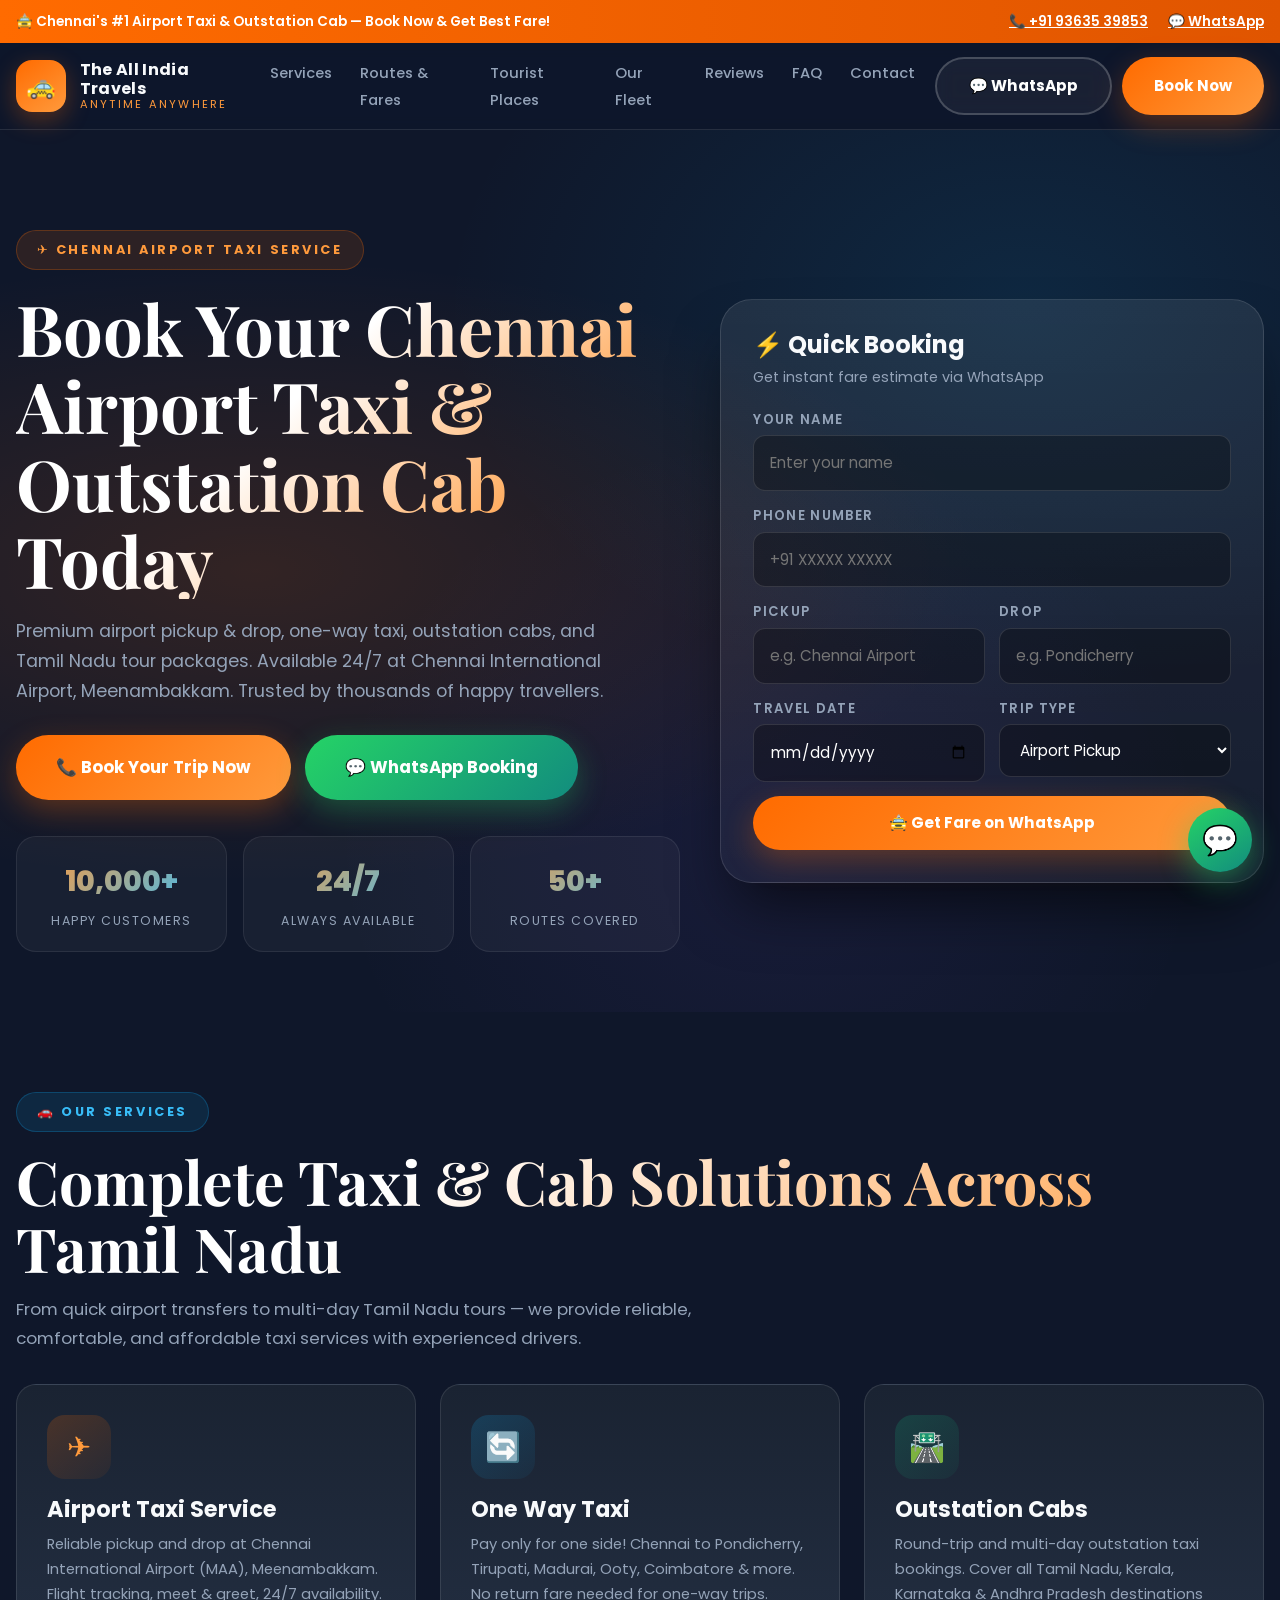
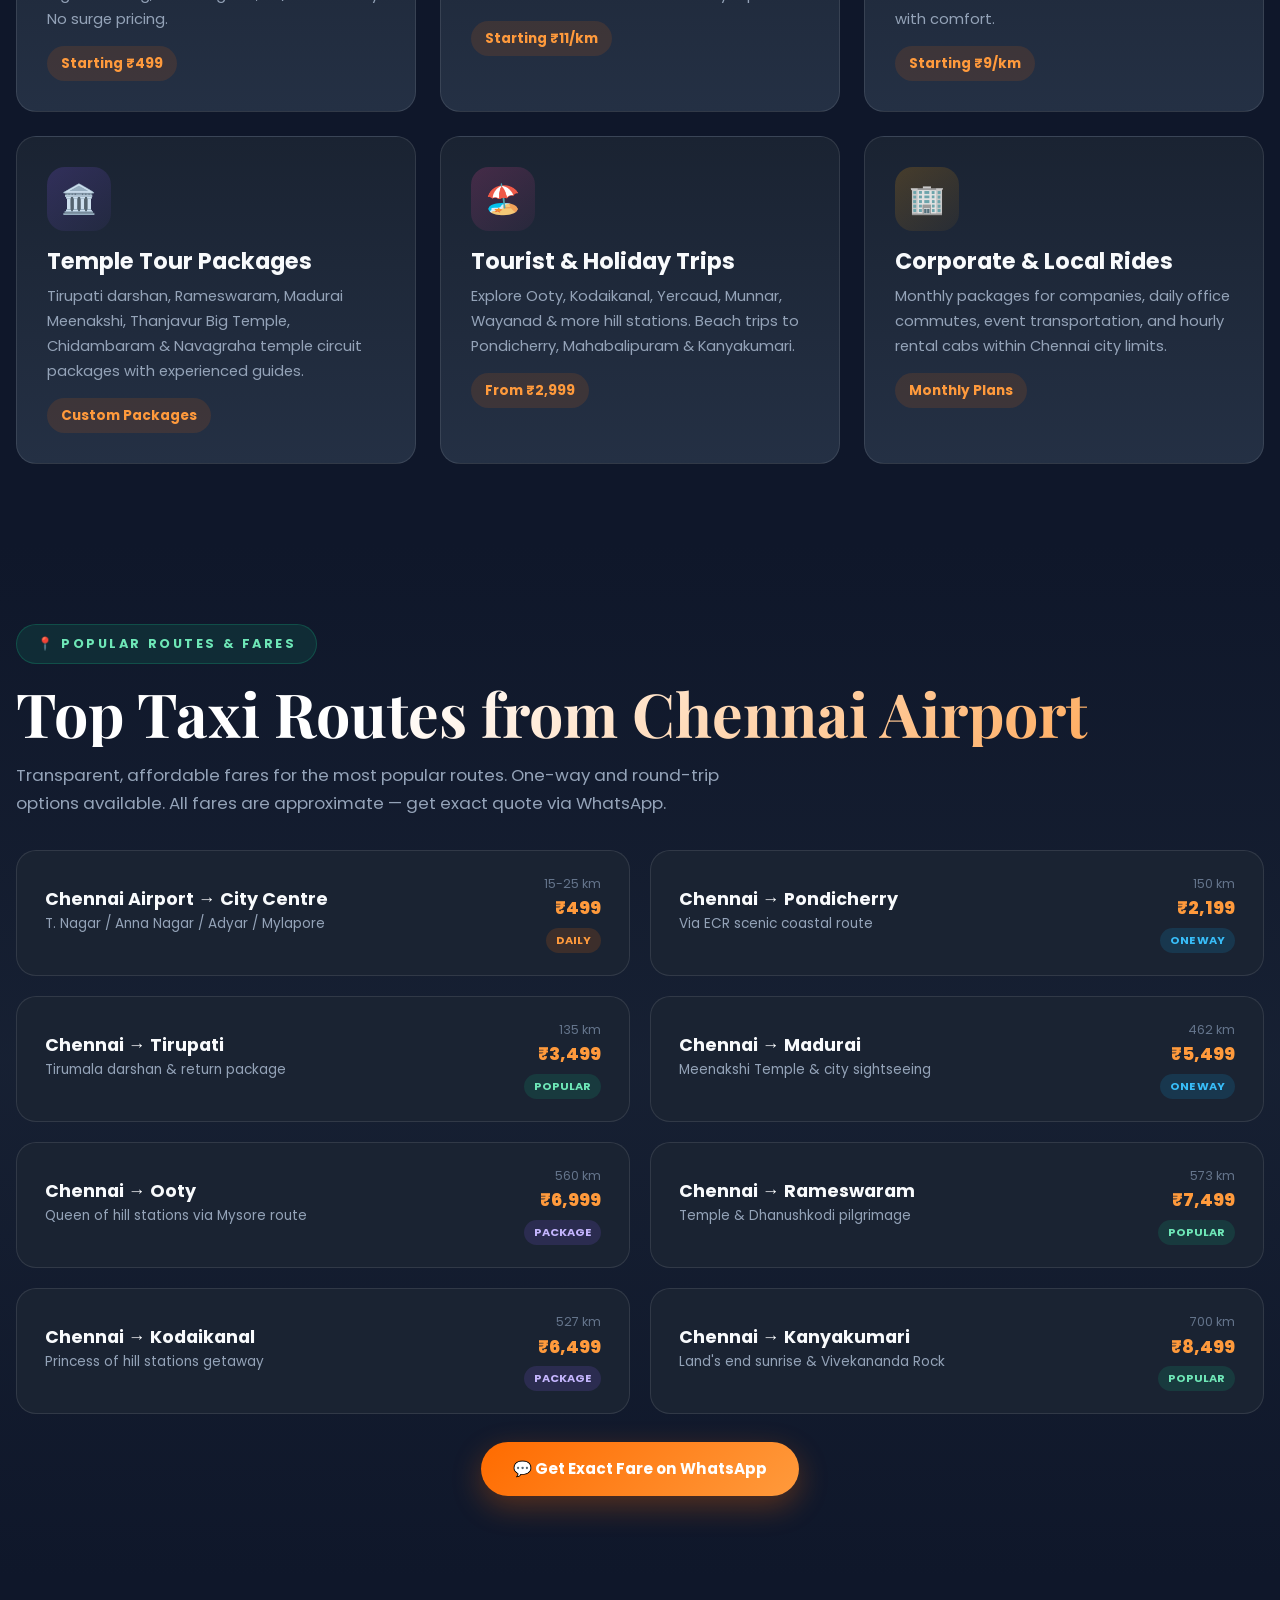
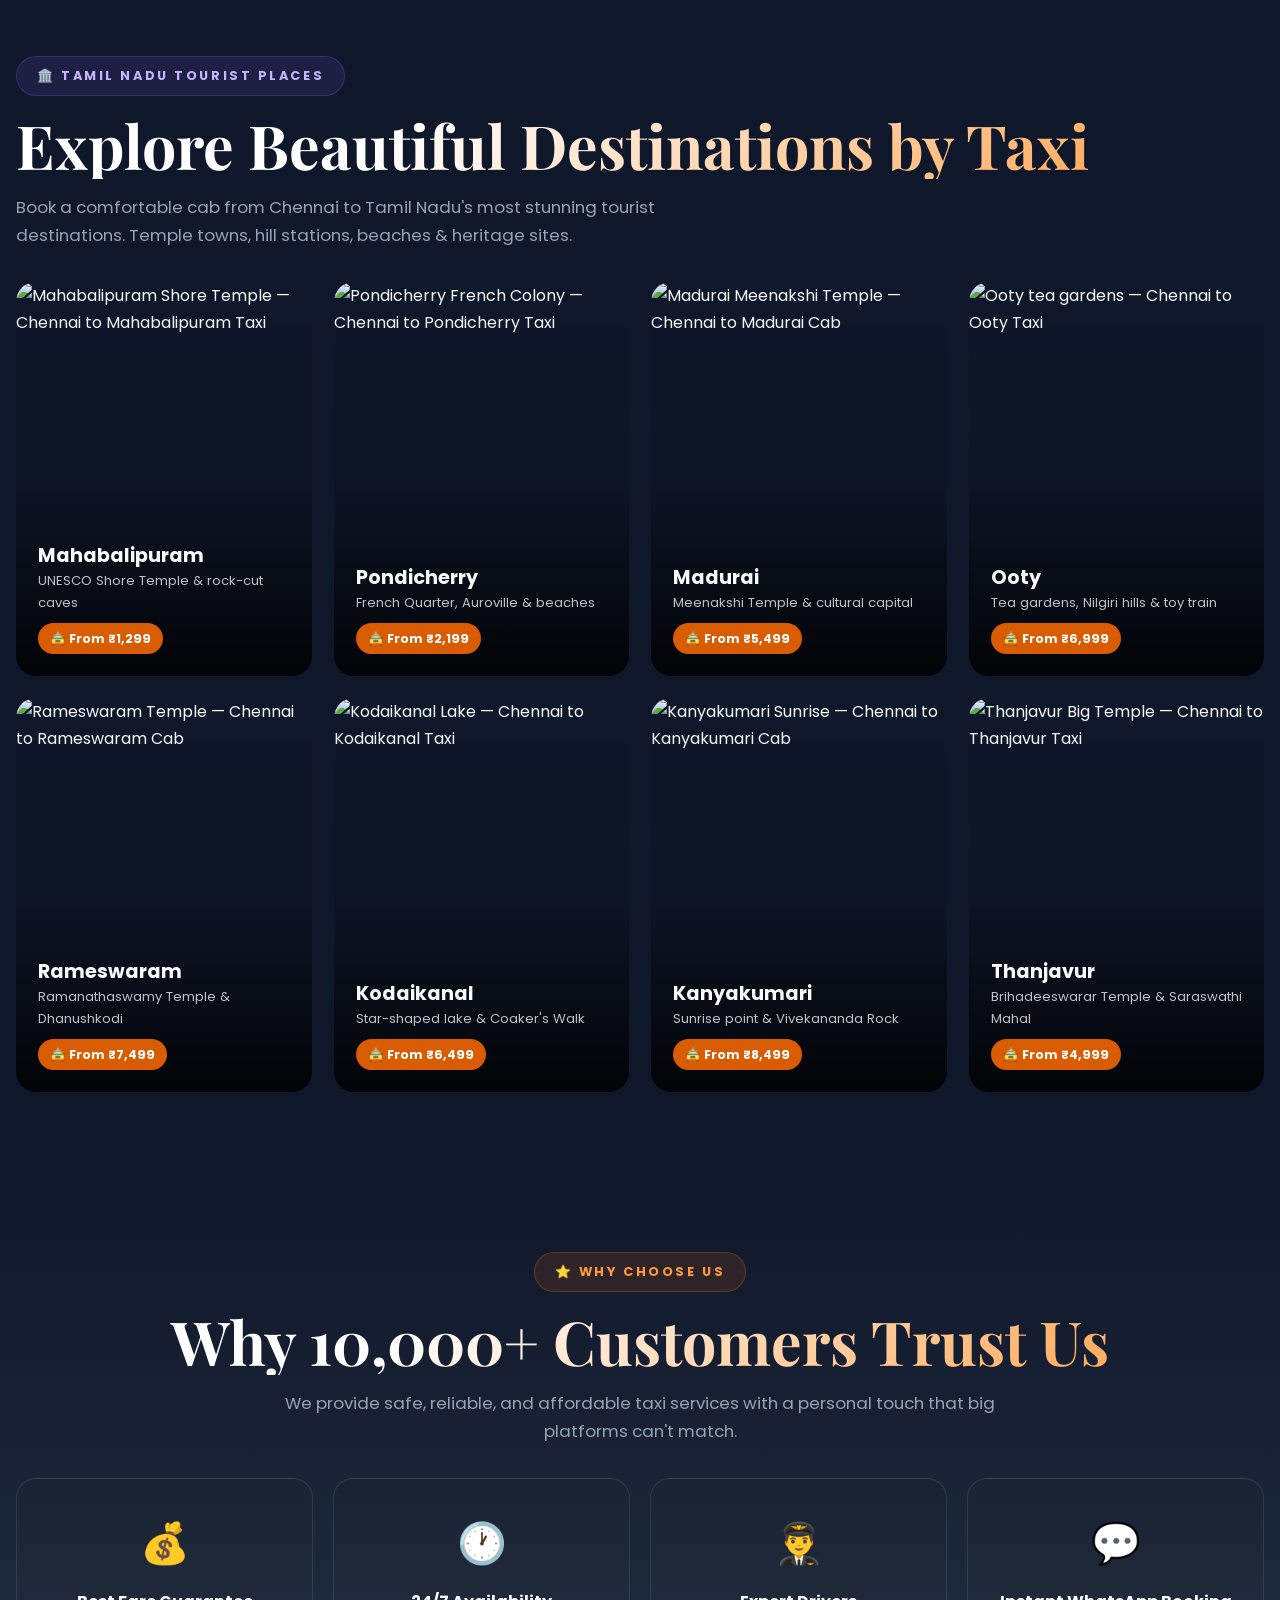
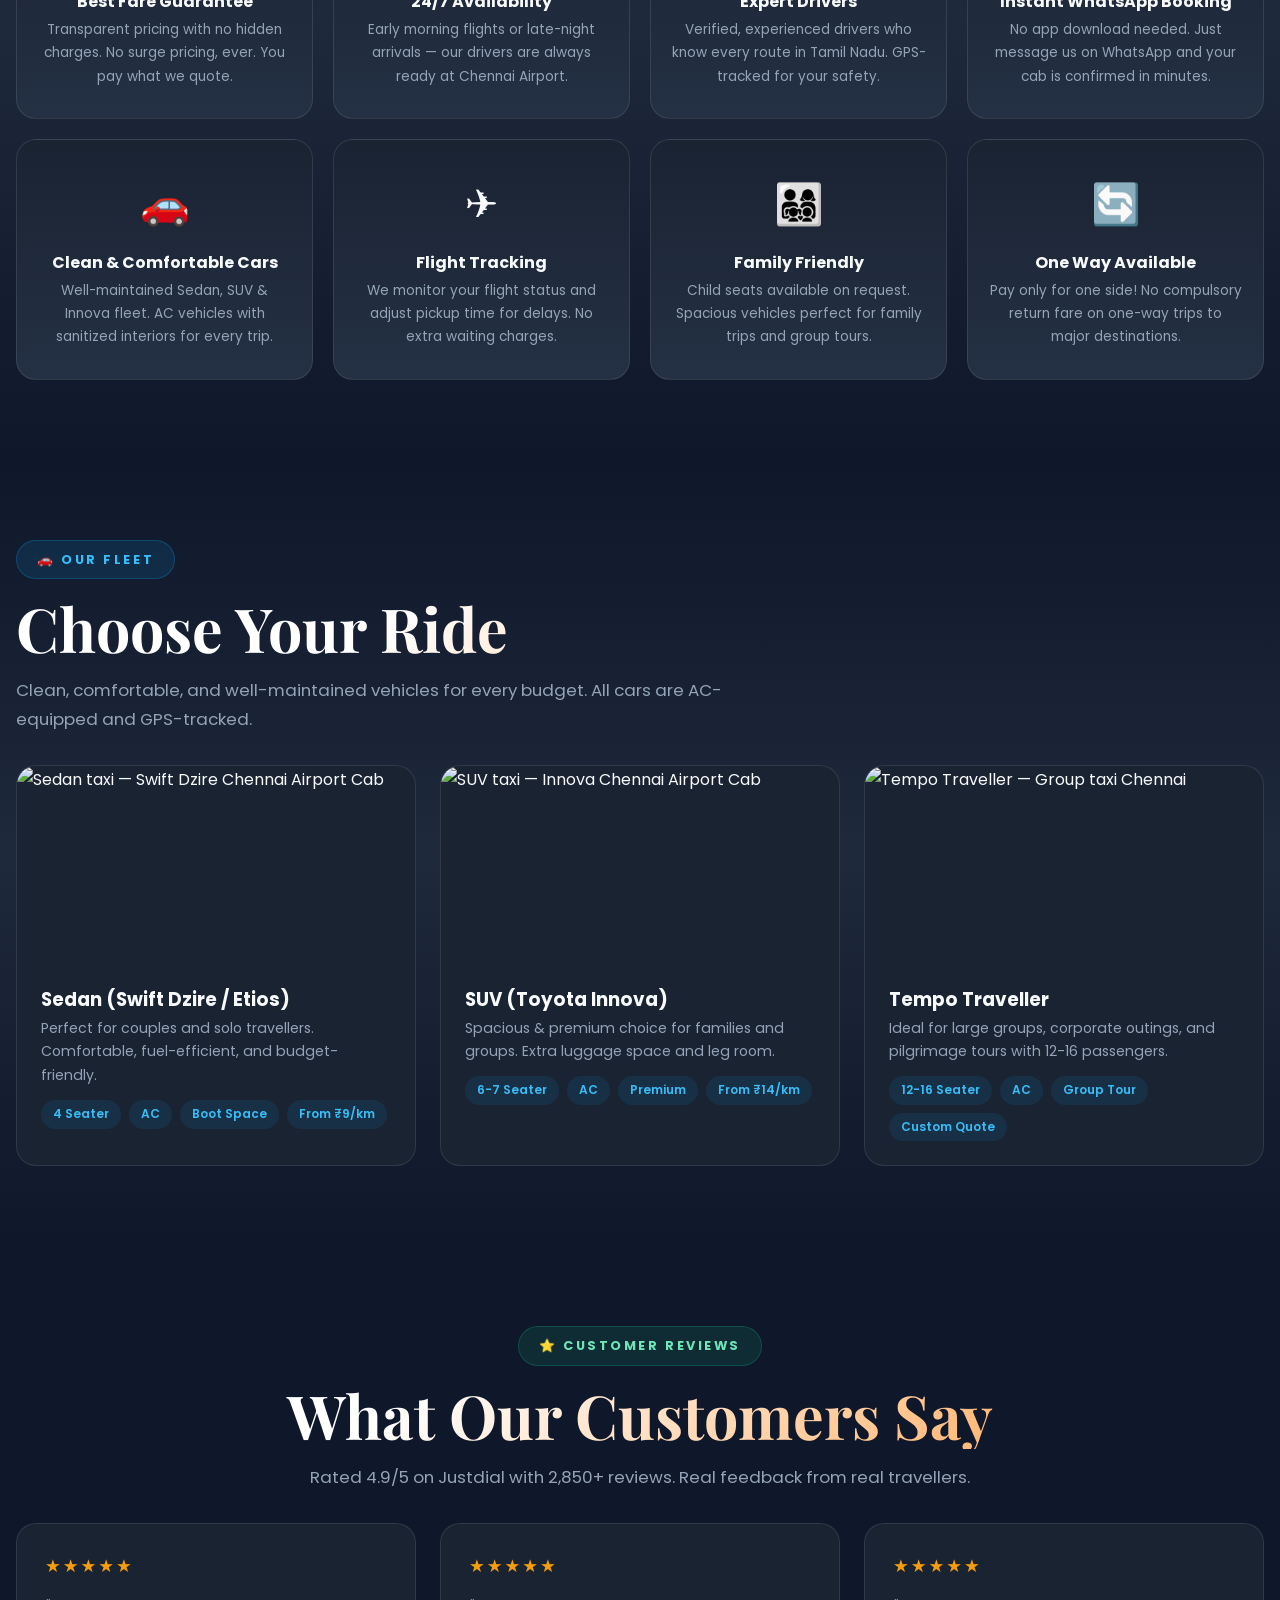
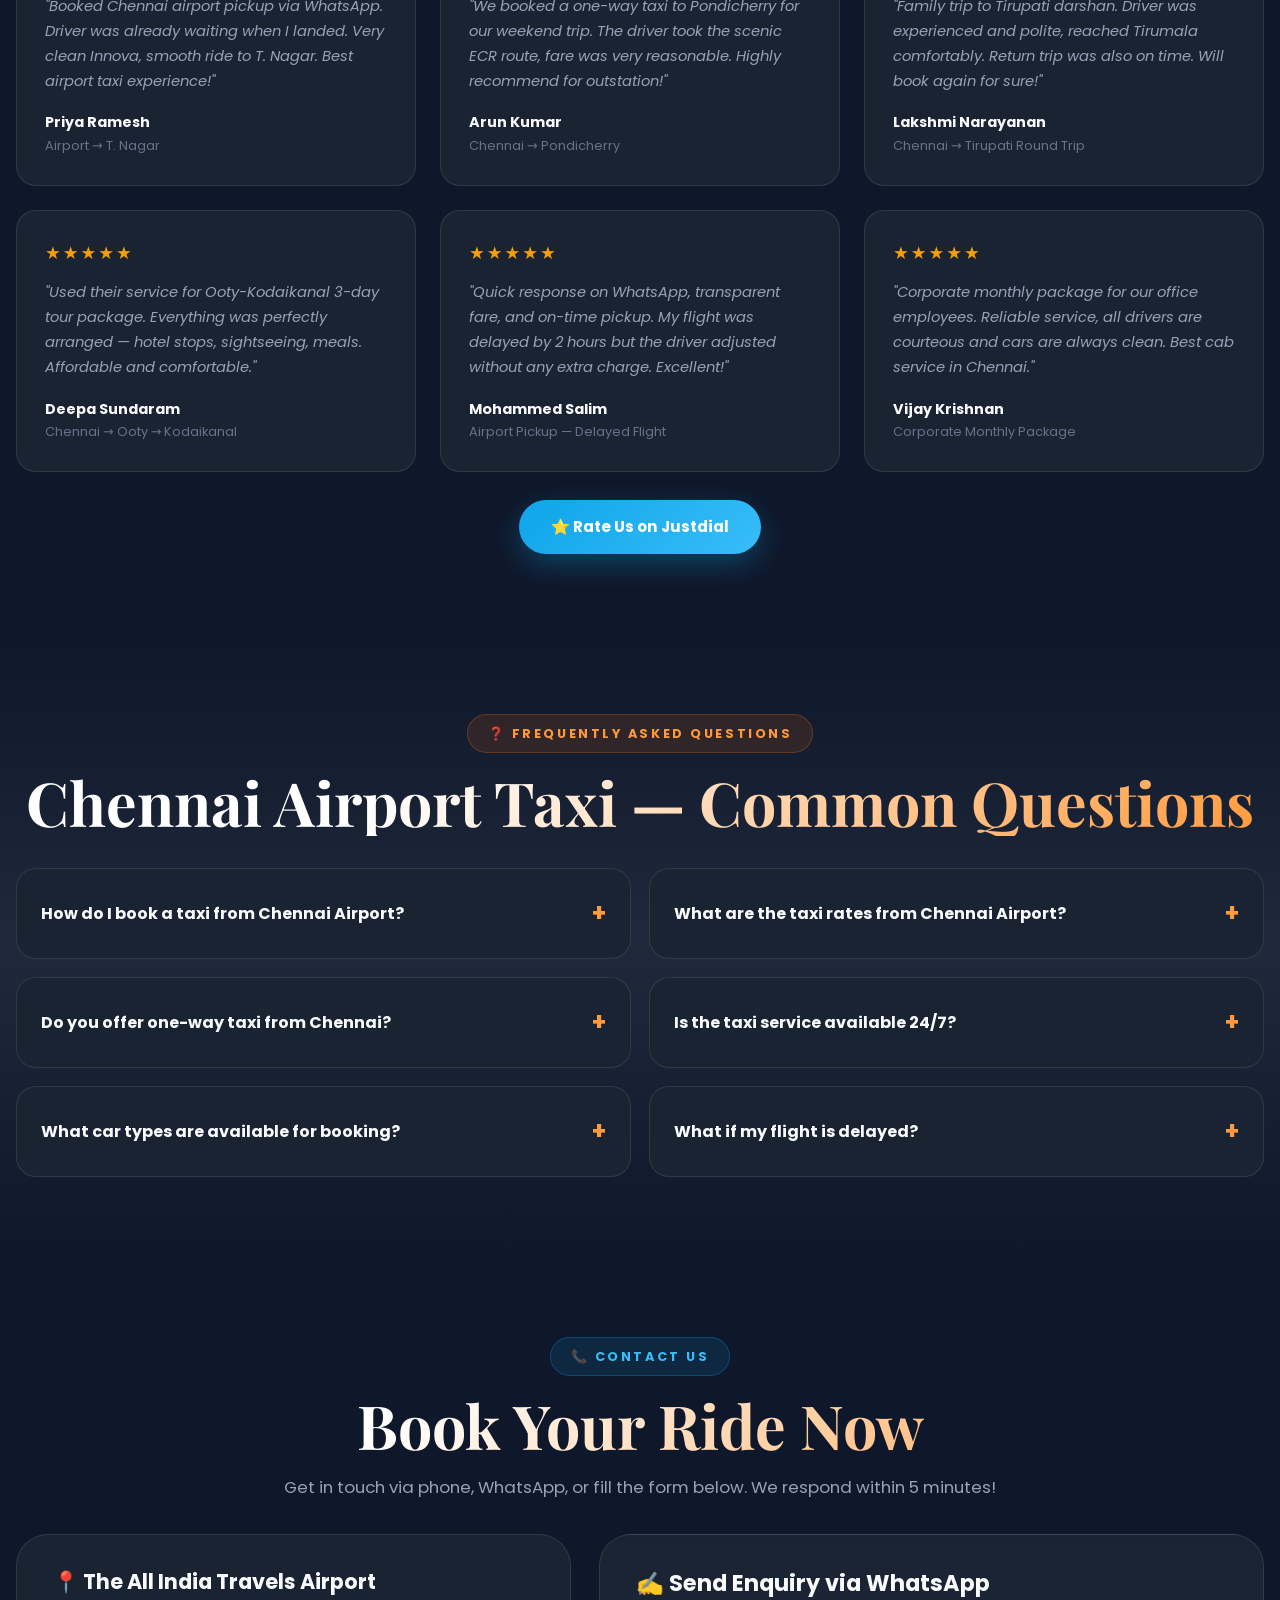
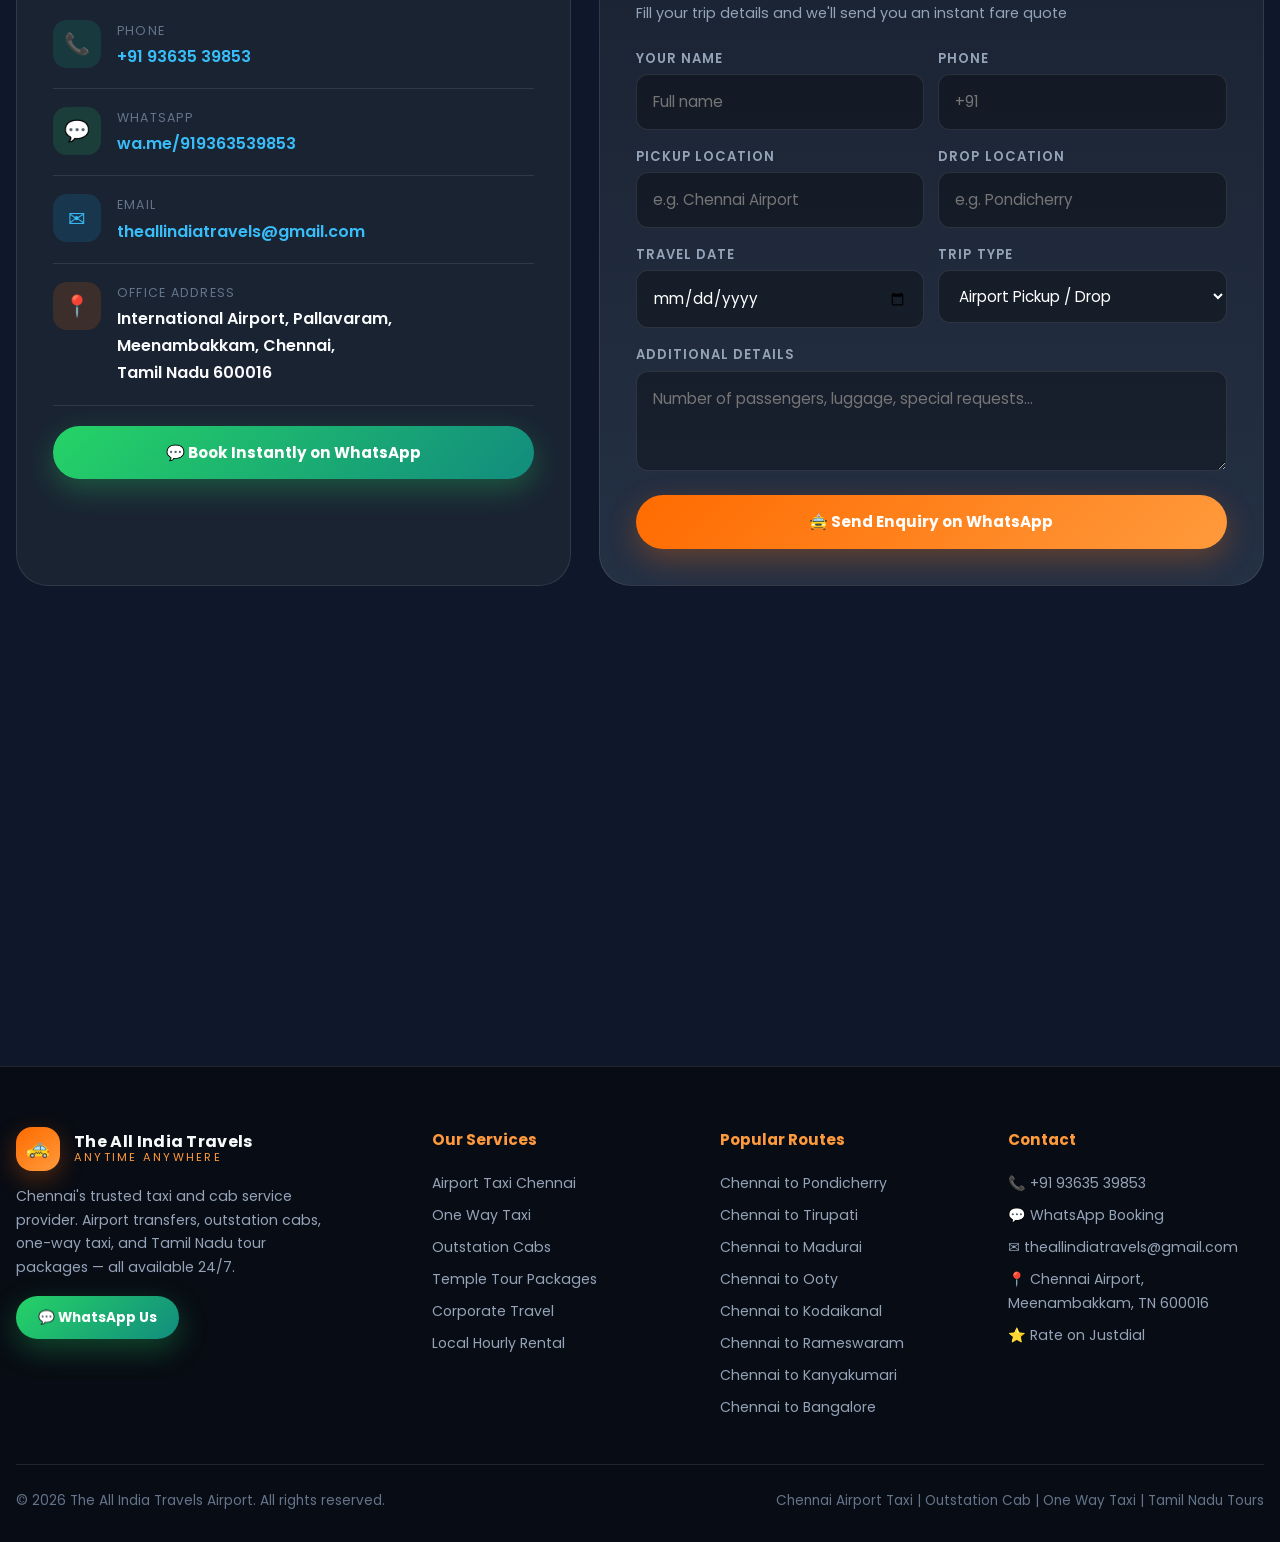
==== index.html @ 1461ecf4 "feat: complete website redesign with SEO, tourist places, colorful UI/UX, responsive design" ====
<!DOCTYPE html>
<html lang="en">
<head>
  <meta charset="UTF-8" />
  <meta name="viewport" content="width=device-width, initial-scale=1.0" />
  <title>Chennai Airport Taxi | Best Cab Service Chennai | One Way Taxi Tamil Nadu — The All India Travels</title>
  <meta name="description" content="Book Chennai airport taxi, outstation cabs, one-way taxi & tour packages across Tamil Nadu. 24/7 cab service from Chennai International Airport. Call +91 93635 39853 for instant booking." />
  <meta name="keywords" content="chennai airport taxi, cab service chennai, airport taxi chennai, one way taxi chennai, outstation cab chennai, taxi near me chennai, chennai to pondicherry taxi, chennai to tirupati cab, chennai to madurai taxi, chennai to ooty cab, tamil nadu taxi service, airport transfer chennai, meenambakkam airport taxi" />
  <meta name="author" content="The All India Travels" />
  <meta name="robots" content="index, follow" />
  <link rel="canonical" href="https://www.theallindiatravels.online/" />
  <meta property="og:title" content="Chennai Airport Taxi — The All India Travels | 24/7 Cab Service" />
  <meta property="og:description" content="Book your Chennai airport taxi, outstation cabs & Tamil Nadu tour packages. Trusted by 10,000+ happy customers. Call +91 93635 39853." />
  <meta property="og:type" content="website" />
  <meta property="og:url" content="https://www.theallindiatravels.online/" />
  <meta property="og:image" content="https://images.unsplash.com/photo-1582510003544-4d00b7f74220?w=1200&h=630&fit=crop" />
  <meta name="twitter:card" content="summary_large_image" />
  <meta name="twitter:title" content="Chennai Airport Taxi — The All India Travels" />
  <meta name="twitter:description" content="24/7 airport taxi, outstation cabs & tours across Tamil Nadu. Instant WhatsApp booking." />
  <meta name="geo.region" content="IN-TN" />
  <meta name="geo.placename" content="Chennai" />
  <link rel="preconnect" href="https://fonts.googleapis.com" />
  <link rel="preconnect" href="https://fonts.gstatic.com" crossorigin />
  <link href="https://fonts.googleapis.com/css2?family=Poppins:wght@400;500;600;700;800;900&family=Playfair+Display:wght@600;700;800&display=swap" rel="stylesheet" />

  <!-- Schema.org LocalBusiness + TaxiService -->
  <script type="application/ld+json">
  {
    "@context": "https://schema.org",
    "@type": "TaxiService",
    "name": "The All India Travels Airport",
    "alternateName": "The All India Travels",
    "description": "Premium taxi and cab service from Chennai International Airport. Airport transfers, outstation cabs, one-way taxi, and Tamil Nadu tour packages available 24/7.",
    "url": "https://www.theallindiatravels.online",
    "telephone": "+919363539853",
    "email": "theallindiatravels@gmail.com",
    "address": {
      "@type": "PostalAddress",
      "streetAddress": "International Airport, Pallavaram, Meenambakkam",
      "addressLocality": "Chennai",
      "addressRegion": "Tamil Nadu",
      "postalCode": "600016",
      "addressCountry": "IN"
    },
    "geo": {
      "@type": "GeoCoordinates",
      "latitude": "12.9941",
      "longitude": "80.1709"
    },
    "openingHoursSpecification": {
      "@type": "OpeningHoursSpecification",
      "dayOfWeek": ["Monday","Tuesday","Wednesday","Thursday","Friday","Saturday","Sunday"],
      "opens": "00:00",
      "closes": "23:59"
    },
    "areaServed": ["Chennai","Tamil Nadu","Pondicherry","Tirupati","Madurai","Ooty","Kodaikanal","Rameswaram","Kanyakumari","Coimbatore"],
    "priceRange": "₹₹",
    "aggregateRating": {
      "@type": "AggregateRating",
      "ratingValue": "4.9",
      "reviewCount": "2850",
      "bestRating": "5"
    }
  }
  </script>
  <style>
    /* ═══════════════ CSS VARIABLES ═══════════════ */
    :root {
      --primary: #FF6B00;
      --primary-light: #FF9A3C;
      --primary-dark: #E05500;
      --secondary: #0EA5E9;
      --secondary-light: #38BDF8;
      --secondary-dark: #0284C7;
      --accent: #10B981;
      --accent-2: #F59E0B;
      --accent-3: #8B5CF6;
      --accent-4: #EC4899;
      --dark: #0F172A;
      --dark-2: #1E293B;
      --dark-3: #334155;
      --surface: #1a2332;
      --surface-2: #243044;
      --text: #F8FAFC;
      --text-muted: #94A3B8;
      --text-faint: #64748B;
      --border: rgba(255,255,255,0.1);
      --glow-primary: rgba(255,107,0,0.3);
      --glow-secondary: rgba(14,165,233,0.3);
      --radius: 20px;
      --radius-sm: 12px;
      --radius-lg: 32px;
      --max-w: 1280px;
      --shadow: 0 25px 50px -12px rgba(0,0,0,0.5);
      --shadow-lg: 0 35px 60px -15px rgba(0,0,0,0.6);
    }

    /* ═══════════════ RESET & BASE ═══════════════ */
    *,*::before,*::after { box-sizing:border-box; margin:0; padding:0; }
    html { scroll-behavior:smooth; -webkit-text-size-adjust:100%; }
    body {
      font-family:'Poppins',system-ui,sans-serif;
      background: var(--dark);
      color: var(--text);
      line-height: 1.7;
      overflow-x: hidden;
    }
    img { display:block; max-width:100%; height:auto; }
    a { text-decoration:none; color:inherit; }
    button { cursor:pointer; border:none; background:none; font:inherit; }
    input,textarea,select { font:inherit; }
    ul,ol { list-style:none; }
    h1,h2,h3,h4 { font-family:'Playfair Display',serif; line-height:1.1; }

    /* ═══════════════ UTILITIES ═══════════════ */
    .container { width:min(calc(100% - 2rem), var(--max-w)); margin-inline:auto; }
    .section { padding: 80px 0; }
    .section-label {
      display:inline-flex; align-items:center; gap:8px;
      padding:8px 20px; border-radius:999px; font-size:.8rem; font-weight:700;
      text-transform:uppercase; letter-spacing:.2em;
    }
    .label-orange { background:rgba(255,107,0,.12); color:var(--primary-light); border:1px solid rgba(255,107,0,.25); }
    .label-blue { background:rgba(14,165,233,.12); color:var(--secondary-light); border:1px solid rgba(14,165,233,.25); }
    .label-green { background:rgba(16,185,129,.12); color:#6EE7B7; border:1px solid rgba(16,185,129,.25); }
    .label-purple { background:rgba(139,92,246,.12); color:#C4B5FD; border:1px solid rgba(139,92,246,.25); }
    .section-title {
      font-size:clamp(2rem,5vw,3.8rem); margin-top:16px;
      background:linear-gradient(135deg,#fff 30%,var(--primary-light));
      -webkit-background-clip:text; -webkit-text-fill-color:transparent;
      background-clip:text;
    }
    .section-subtitle { color:var(--text-muted); font-size:1.05rem; margin-top:14px; max-width:65ch; }

    /* ═══════════════ BUTTONS ═══════════════ */
    .btn {
      display:inline-flex; align-items:center; justify-content:center; gap:10px;
      padding:14px 32px; border-radius:999px; font-weight:700; font-size:.95rem;
      transition:all .3s ease; white-space:nowrap;
    }
    .btn-primary {
      background:linear-gradient(135deg,var(--primary),var(--primary-light));
      color:#fff; box-shadow:0 10px 30px var(--glow-primary);
    }
    .btn-primary:hover { transform:translateY(-2px); box-shadow:0 16px 40px var(--glow-primary); }
    .btn-secondary {
      background:linear-gradient(135deg,var(--secondary),var(--secondary-light));
      color:#fff; box-shadow:0 10px 30px var(--glow-secondary);
    }
    .btn-secondary:hover { transform:translateY(-2px); }
    .btn-outline {
      border:2px solid rgba(255,255,255,.2); color:#fff; background:rgba(255,255,255,.05);
      backdrop-filter:blur(10px);
    }
    .btn-outline:hover { border-color:var(--primary); background:rgba(255,107,0,.1); }
    .btn-whatsapp {
      background:linear-gradient(135deg,#25D366,#128C7E); color:#fff;
      box-shadow:0 10px 30px rgba(37,211,102,.3);
    }
    .btn-whatsapp:hover { transform:translateY(-2px); }
    .btn-lg { padding:18px 40px; font-size:1.05rem; }

    /* ═══════════════ TOP BAR ═══════════════ */
    .topbar {
      background:linear-gradient(90deg,var(--primary),var(--primary-dark));
      color:#fff; font-size:.85rem; font-weight:600;
    }
    .topbar-inner {
      display:flex; justify-content:space-between; align-items:center;
      gap:12px; padding:10px 0; flex-wrap:wrap;
    }
    .topbar a { color:#fff; text-decoration:underline; }
    .topbar-links { display:flex; gap:20px; align-items:center; }

    /* ═══════════════ HEADER ═══════════════ */
    .site-header {
      position:sticky; top:0; z-index:100;
      background:rgba(15,23,42,.85); backdrop-filter:blur(20px) saturate(1.8);
      border-bottom:1px solid var(--border);
    }
    .header-inner {
      display:flex; align-items:center; justify-content:space-between;
      gap:20px; padding:14px 0;
    }
    .brand { display:flex; align-items:center; gap:14px; }
    .brand-logo {
      width:52px; height:52px; border-radius:16px;
      background:linear-gradient(145deg,var(--primary),#FF9A3C);
      display:grid; place-items:center; color:#fff; font-size:1.5rem;
      box-shadow:0 8px 25px var(--glow-primary);
    }
    .brand-text { display:flex; flex-direction:column; line-height:1.15; }
    .brand-text strong { font-size:1rem; letter-spacing:.02em; }
    .brand-text small { font-size:.7rem; text-transform:uppercase; letter-spacing:.2em; color:var(--primary-light); }
    .nav-desktop ul { display:flex; gap:28px; }
    .nav-desktop a { color:var(--text-muted); font-weight:500; font-size:.92rem; transition:.2s; }
    .nav-desktop a:hover { color:var(--primary-light); }
    .header-cta { display:flex; gap:10px; }

    /* Mobile menu */
    .hamburger { display:none; flex-direction:column; gap:5px; padding:8px; }
    .hamburger span { display:block; width:24px; height:2px; background:#fff; border-radius:2px; transition:.3s; }
    .mobile-nav {
      display:none; position:fixed; inset:0; top:80px; z-index:99;
      background:rgba(15,23,42,.98); backdrop-filter:blur(20px);
      flex-direction:column; align-items:center; justify-content:center; gap:24px;
    }
    .mobile-nav.active { display:flex; }
    .mobile-nav a { font-size:1.3rem; font-weight:600; color:#fff; }
    .mobile-nav a:hover { color:var(--primary-light); }

    /* ═══════════════ HERO ═══════════════ */
    .hero {
      position:relative; overflow:hidden; min-height:90vh; display:flex; align-items:center;
      background:
        linear-gradient(135deg,rgba(15,23,42,.92) 0%,rgba(15,23,42,.7) 50%,rgba(15,23,42,.85) 100%),
        url('https://images.unsplash.com/photo-1582510003544-4d00b7f74220?w=1600&q=80') center/cover no-repeat;
    }
    .hero::before {
      content:''; position:absolute; inset:0; pointer-events:none;
      background:
        radial-gradient(ellipse at 20% 50%,rgba(255,107,0,.15),transparent 50%),
        radial-gradient(ellipse at 80% 20%,rgba(14,165,233,.12),transparent 40%),
        radial-gradient(ellipse at 60% 80%,rgba(139,92,246,.08),transparent 40%);
    }
    .hero-grid {
      display:grid; grid-template-columns:1.1fr .9fr; gap:40px;
      align-items:center; padding:100px 0 60px; position:relative;
    }
    .hero h1 {
      font-size:clamp(2.6rem,5.5vw,5.2rem); margin-top:20px;
      background:linear-gradient(135deg,#fff 40%,var(--primary-light) 80%,var(--secondary-light));
      -webkit-background-clip:text; -webkit-text-fill-color:transparent; background-clip:text;
    }
    .hero-desc { color:var(--text-muted); font-size:1.1rem; margin-top:18px; max-width:55ch; }
    .hero-buttons { display:flex; gap:14px; flex-wrap:wrap; margin-top:28px; }
    .hero-counters { display:grid; grid-template-columns:repeat(3,1fr); gap:16px; margin-top:36px; }
    .counter-box {
      padding:20px; background:rgba(255,255,255,.04); border:1px solid rgba(255,255,255,.08);
      border-radius:var(--radius); text-align:center;
    }
    .counter-box .num {
      font-size:1.8rem; font-weight:800; display:block;
      background:linear-gradient(135deg,var(--primary-light),var(--secondary-light));
      -webkit-background-clip:text; -webkit-text-fill-color:transparent; background-clip:text;
    }
    .counter-box .lbl { font-size:.78rem; color:var(--text-muted); text-transform:uppercase; letter-spacing:.12em; margin-top:4px; display:block; }

    /* Hero booking card */
    .hero-booking {
      background:linear-gradient(180deg,rgba(255,255,255,.08),rgba(255,255,255,.03));
      border:1px solid rgba(255,255,255,.12); border-radius:var(--radius-lg);
      padding:32px; box-shadow:var(--shadow-lg);
    }
    .hero-booking h3 {
      font-size:1.5rem; margin-bottom:6px;
      font-family:'Poppins',sans-serif; font-weight:700;
    }
    .hero-booking .sub { color:var(--text-muted); font-size:.9rem; margin-bottom:20px; }
    .booking-form { display:grid; gap:14px; }
    .booking-form label { font-size:.82rem; font-weight:600; margin-bottom:4px; display:block; text-transform:uppercase; letter-spacing:.1em; color:var(--text-muted); }
    .booking-form input,
    .booking-form select,
    .booking-form textarea {
      width:100%; padding:14px 16px; border-radius:var(--radius-sm);
      border:1px solid rgba(255,255,255,.12); background:rgba(0,0,0,.3);
      color:#fff; outline:none; font-size:.95rem;
    }
    .booking-form input:focus,
    .booking-form select:focus,
    .booking-form textarea:focus {
      border-color:var(--primary); box-shadow:0 0 0 3px var(--glow-primary);
    }
    .booking-form textarea { min-height:80px; resize:vertical; }
    .booking-row { display:grid; grid-template-columns:1fr 1fr; gap:14px; }

    /* ═══════════════ SERVICES ═══════════════ */
    .services-grid { display:grid; grid-template-columns:repeat(3,1fr); gap:24px; margin-top:32px; }
    .service-card {
      background:linear-gradient(180deg,var(--surface),var(--surface-2));
      border:1px solid var(--border); border-radius:var(--radius);
      padding:30px; transition:all .4s ease; position:relative; overflow:hidden;
    }
    .service-card::before {
      content:''; position:absolute; top:0; left:0; right:0; height:4px;
      background:linear-gradient(90deg,var(--primary),var(--secondary));
      transform:scaleX(0); transform-origin:left; transition:.4s;
    }
    .service-card:hover::before { transform:scaleX(1); }
    .service-card:hover { transform:translateY(-6px); box-shadow:var(--shadow-lg); border-color:rgba(255,107,0,.3); }
    .svc-icon {
      width:64px; height:64px; border-radius:18px; display:grid; place-items:center;
      font-size:1.8rem; margin-bottom:18px;
    }
    .svc-icon-orange { background:linear-gradient(145deg,rgba(255,107,0,.2),rgba(255,107,0,.05)); color:var(--primary-light); }
    .svc-icon-blue { background:linear-gradient(145deg,rgba(14,165,233,.2),rgba(14,165,233,.05)); color:var(--secondary-light); }
    .svc-icon-green { background:linear-gradient(145deg,rgba(16,185,129,.2),rgba(16,185,129,.05)); color:#6EE7B7; }
    .svc-icon-purple { background:linear-gradient(145deg,rgba(139,92,246,.2),rgba(139,92,246,.05)); color:#C4B5FD; }
    .svc-icon-pink { background:linear-gradient(145deg,rgba(236,72,153,.2),rgba(236,72,153,.05)); color:#F9A8D4; }
    .svc-icon-amber { background:linear-gradient(145deg,rgba(245,158,11,.2),rgba(245,158,11,.05)); color:#FCD34D; }
    .service-card h3 { font-size:1.4rem; margin-bottom:10px; font-family:'Poppins',sans-serif; font-weight:700; }
    .service-card p { color:var(--text-muted); font-size:.92rem; }
    .svc-price { display:inline-block; margin-top:14px; padding:6px 14px; border-radius:999px; background:rgba(255,107,0,.12); color:var(--primary-light); font-weight:700; font-size:.85rem; }

    /* ═══════════════ POPULAR ROUTES ═══════════════ */
    .routes-section { background:linear-gradient(180deg,var(--dark),rgba(30,41,59,.5),var(--dark)); }
    .routes-grid { display:grid; grid-template-columns:repeat(2,1fr); gap:20px; margin-top:32px; }
    .route-card {
      display:flex; justify-content:space-between; align-items:center; gap:16px;
      padding:22px 28px; background:var(--surface); border:1px solid var(--border);
      border-radius:var(--radius); transition:all .3s;
    }
    .route-card:hover { border-color:var(--primary); transform:translateX(4px); }
    .route-info h4 { font-size:1.1rem; font-family:'Poppins',sans-serif; font-weight:700; }
    .route-info span { font-size:.85rem; color:var(--text-muted); }
    .route-meta { text-align:right; }
    .route-dist { font-size:.78rem; color:var(--text-faint); }
    .route-price { font-weight:800; color:var(--primary-light); font-size:1.1rem; }
    .route-tag { display:inline-block; margin-top:4px; padding:3px 10px; border-radius:999px; font-size:.7rem; font-weight:700; text-transform:uppercase; }
    .tag-popular { background:rgba(16,185,129,.15); color:#6EE7B7; }
    .tag-oneway { background:rgba(14,165,233,.15); color:var(--secondary-light); }
    .tag-daily { background:rgba(255,107,0,.15); color:var(--primary-light); }
    .tag-custom { background:rgba(139,92,246,.15); color:#C4B5FD; }

    /* ═══════════════ TOURIST PLACES ═══════════════ */
    .places-grid { display:grid; grid-template-columns:repeat(4,1fr); gap:22px; margin-top:32px; }
    .place-card {
      border-radius:var(--radius); overflow:hidden; position:relative;
      aspect-ratio:3/4; cursor:pointer; transition:all .4s;
    }
    .place-card:hover { transform:translateY(-8px); box-shadow:var(--shadow-lg); }
    .place-card img {
      width:100%; height:100%; object-fit:cover; transition:transform .6s;
    }
    .place-card:hover img { transform:scale(1.08); }
    .place-overlay {
      position:absolute; inset:0;
      background:linear-gradient(0deg,rgba(0,0,0,.85) 0%,rgba(0,0,0,.1) 50%,transparent);
      display:flex; flex-direction:column; justify-content:flex-end; padding:22px;
    }
    .place-overlay h4 { font-size:1.2rem; font-family:'Poppins',sans-serif; font-weight:700; }
    .place-overlay .place-desc { font-size:.82rem; color:rgba(255,255,255,.75); margin-top:4px; }
    .place-overlay .place-fare {
      display:inline-flex; align-items:center; gap:6px; margin-top:8px;
      padding:5px 12px; border-radius:999px; background:rgba(255,107,0,.85);
      color:#fff; font-size:.78rem; font-weight:700; width:fit-content;
    }

    /* ═══════════════ WHY CHOOSE US ═══════════════ */
    .why-grid { display:grid; grid-template-columns:repeat(4,1fr); gap:20px; margin-top:32px; }
    .why-card {
      text-align:center; padding:30px 20px;
      background:linear-gradient(180deg,var(--surface),var(--surface-2));
      border:1px solid var(--border); border-radius:var(--radius); transition:.3s;
    }
    .why-card:hover { border-color:var(--primary); transform:translateY(-4px); }
    .why-icon { font-size:2.5rem; margin-bottom:16px; display:block; }
    .why-card h4 { font-family:'Poppins',sans-serif; font-weight:700; font-size:1rem; margin-bottom:8px; }
    .why-card p { font-size:.85rem; color:var(--text-muted); }

    /* ═══════════════ FLEET ═══════════════ */
    .fleet-section { background:linear-gradient(180deg,var(--dark),var(--dark-2),var(--dark)); }
    .fleet-grid { display:grid; grid-template-columns:repeat(3,1fr); gap:24px; margin-top:32px; }
    .fleet-card {
      background:var(--surface); border:1px solid var(--border); border-radius:var(--radius);
      overflow:hidden; transition:.4s;
    }
    .fleet-card:hover { transform:translateY(-6px); box-shadow:var(--shadow-lg); }
    .fleet-img { height:200px; overflow:hidden; }
    .fleet-img img { width:100%; height:100%; object-fit:cover; transition:.4s; }
    .fleet-card:hover .fleet-img img { transform:scale(1.05); }
    .fleet-body { padding:24px; }
    .fleet-body h4 { font-family:'Poppins',sans-serif; font-weight:700; font-size:1.15rem; margin-bottom:6px; }
    .fleet-body p { color:var(--text-muted); font-size:.88rem; margin-bottom:12px; }
    .fleet-features { display:flex; flex-wrap:wrap; gap:8px; }
    .fleet-feat { padding:4px 12px; border-radius:999px; background:rgba(14,165,233,.1); color:var(--secondary-light); font-size:.75rem; font-weight:600; }

    /* ═══════════════ REVIEWS ═══════════════ */
    .reviews-grid { display:grid; grid-template-columns:repeat(3,1fr); gap:24px; margin-top:32px; }
    .review-card {
      padding:28px; background:var(--surface); border:1px solid var(--border);
      border-radius:var(--radius); transition:.3s;
    }
    .review-card:hover { border-color:var(--accent-2); }
    .review-stars { color:#F59E0B; font-size:1.1rem; letter-spacing:2px; margin-bottom:12px; }
    .review-text { color:var(--text-muted); font-size:.92rem; font-style:italic; margin-bottom:16px; line-height:1.7; }
    .review-author { font-weight:700; font-size:.9rem; }
    .review-route { font-size:.8rem; color:var(--text-faint); }

    /* ═══════════════ FAQ ═══════════════ */
    .faq-section { background:linear-gradient(180deg,var(--dark),var(--dark-2),var(--dark)); }
    .faq-grid { display:grid; grid-template-columns:repeat(2,1fr); gap:18px; margin-top:32px; }
    .faq-item {
      padding:24px; background:var(--surface); border:1px solid var(--border);
      border-radius:var(--radius); cursor:pointer; transition:.3s;
    }
    .faq-item:hover { border-color:rgba(255,107,0,.3); }
    .faq-q { font-weight:700; font-size:1rem; display:flex; justify-content:space-between; align-items:center; gap:12px; }
    .faq-q::after { content:'+'; font-size:1.5rem; color:var(--primary-light); flex-shrink:0; transition:.3s; }
    .faq-item.open .faq-q::after { content:'−'; }
    .faq-a { max-height:0; overflow:hidden; transition:max-height .4s ease; color:var(--text-muted); font-size:.9rem; line-height:1.8; }
    .faq-item.open .faq-a { max-height:300px; margin-top:14px; }

    /* ═══════════════ CONTACT ═══════════════ */
    .contact-grid { display:grid; grid-template-columns:1fr 1.2fr; gap:28px; margin-top:32px; }
    .contact-info-card {
      padding:36px; background:var(--surface); border:1px solid var(--border);
      border-radius:var(--radius-lg);
    }
    .contact-item { display:flex; gap:16px; align-items:flex-start; padding:18px 0; border-bottom:1px solid var(--border); }
    .contact-item:last-child { border-bottom:none; }
    .ci-icon {
      width:48px; height:48px; border-radius:14px; display:grid; place-items:center;
      font-size:1.3rem; flex-shrink:0;
    }
    .ci-icon-phone { background:rgba(16,185,129,.15); color:#6EE7B7; }
    .ci-icon-wa { background:rgba(37,211,102,.15); color:#25D366; }
    .ci-icon-email { background:rgba(14,165,233,.15); color:var(--secondary-light); }
    .ci-icon-loc { background:rgba(255,107,0,.15); color:var(--primary-light); }
    .ci-label { font-size:.78rem; color:var(--text-faint); text-transform:uppercase; letter-spacing:.1em; }
    .ci-value { font-weight:600; font-size:1rem; margin-top:2px; }
    .ci-value a { color:var(--secondary-light); }
    .ci-value a:hover { text-decoration:underline; }

    .form-card {
      padding:36px; background:linear-gradient(180deg,var(--surface),var(--surface-2));
      border:1px solid var(--border); border-radius:var(--radius-lg);
    }
    .form-card h3 { font-family:'Poppins',sans-serif; font-weight:700; font-size:1.4rem; margin-bottom:6px; }
    .form-card .sub { color:var(--text-muted); font-size:.9rem; margin-bottom:22px; }
    .contact-form { display:grid; gap:16px; }
    .contact-form label { font-size:.82rem; font-weight:600; color:var(--text-muted); text-transform:uppercase; letter-spacing:.08em; margin-bottom:4px; display:block; }
    .contact-form input,
    .contact-form select,
    .contact-form textarea {
      width:100%; padding:14px 16px; border-radius:var(--radius-sm);
      border:1px solid rgba(255,255,255,.1); background:rgba(0,0,0,.3);
      color:#fff; outline:none; font-size:.95rem;
    }
    .contact-form input:focus,
    .contact-form select:focus,
    .contact-form textarea:focus {
      border-color:var(--primary); box-shadow:0 0 0 3px var(--glow-primary);
    }
    .contact-form textarea { min-height:100px; resize:vertical; }
    .form-row { display:grid; grid-template-columns:1fr 1fr; gap:14px; }

    /* ═══════════════ MAP EMBED ═══════════════ */
    .map-section { padding:0; }
    .map-wrapper { width:100%; height:400px; border-radius:0; overflow:hidden; }
    .map-wrapper iframe { width:100%; height:100%; border:0; filter:brightness(.85) contrast(1.1) saturate(.8); }

    /* ═══════════════ FOOTER ═══════════════ */
    .footer { background:#080C14; border-top:1px solid var(--border); padding:60px 0 30px; }
    .footer-grid { display:grid; grid-template-columns:1.5fr 1fr 1fr 1fr; gap:32px; }
    .footer-brand p { color:var(--text-muted); font-size:.88rem; margin-top:14px; max-width:35ch; }
    .footer h5 { font-family:'Poppins',sans-serif; font-weight:700; font-size:.95rem; margin-bottom:16px; color:var(--primary-light); }
    .footer-links a { display:block; color:var(--text-muted); font-size:.88rem; padding:4px 0; transition:.2s; }
    .footer-links a:hover { color:var(--primary-light); padding-left:6px; }
    .footer-bottom {
      margin-top:40px; padding-top:24px; border-top:1px solid var(--border);
      display:flex; justify-content:space-between; flex-wrap:wrap; gap:16px;
      color:var(--text-faint); font-size:.85rem;
    }

    /* ═══════════════ FLOATING WHATSAPP ═══════════════ */
    .wa-float {
      position:fixed; bottom:28px; right:28px; z-index:999;
      width:64px; height:64px; border-radius:50%;
      background:linear-gradient(145deg,#25D366,#128C7E);
      display:grid; place-items:center; color:#fff; font-size:1.8rem;
      box-shadow:0 8px 30px rgba(37,211,102,.45);
      transition:.3s; animation:waPulse 2s infinite;
    }
    .wa-float:hover { transform:scale(1.1); }
    @keyframes waPulse {
      0%,100% { box-shadow:0 8px 30px rgba(37,211,102,.45); }
      50% { box-shadow:0 8px 50px rgba(37,211,102,.65); }
    }

    /* ═══════════════ SCROLL ANIMATIONS ═══════════════ */
    .fade-up {
      opacity:0; transform:translateY(30px);
      transition:opacity .7s ease, transform .7s ease;
    }
    .fade-up.visible { opacity:1; transform:translateY(0); }

    /* ═══════════════ RESPONSIVE ═══════════════ */
    @media (max-width:1080px) {
      .nav-desktop, .header-cta { display:none; }
      .hamburger { display:flex; }
      .hero-grid { grid-template-columns:1fr; }
      .services-grid { grid-template-columns:repeat(2,1fr); }
      .places-grid { grid-template-columns:repeat(2,1fr); }
      .fleet-grid { grid-template-columns:repeat(2,1fr); }
      .reviews-grid { grid-template-columns:repeat(2,1fr); }
      .why-grid { grid-template-columns:repeat(2,1fr); }
      .faq-grid { grid-template-columns:1fr; }
      .contact-grid { grid-template-columns:1fr; }
      .footer-grid { grid-template-columns:repeat(2,1fr); }
      .routes-grid { grid-template-columns:1fr; }
    }
    @media (max-width:640px) {
      .topbar-inner { flex-direction:column; text-align:center; }
      .services-grid, .places-grid, .fleet-grid, .reviews-grid, .why-grid { grid-template-columns:1fr; }
      .hero-counters { grid-template-columns:1fr; }
      .hero-buttons { flex-direction:column; }
      .btn { width:100%; }
      .booking-row, .form-row { grid-template-columns:1fr; }
      .footer-grid { grid-template-columns:1fr; }
      .counter-box .num { font-size:1.4rem; }
      .section { padding:50px 0; }
    }
  </style>
</head>
<body>
  <!-- ═══════════════ TOP BAR ═══════════════ -->
  <div class="topbar">
    <div class="container topbar-inner">
      <div>🚖 Chennai's #1 Airport Taxi & Outstation Cab — Book Now & Get Best Fare!</div>
      <div class="topbar-links">
        <a href="tel:+919363539853">📞 +91 93635 39853</a>
        <a href="https://wa.me/919363539853" target="_blank" rel="noopener noreferrer">💬 WhatsApp</a>
      </div>
    </div>
  </div>

  <!-- ═══════════════ HEADER ═══════════════ -->
  <header class="site-header">
    <div class="container header-inner">
      <a class="brand" href="#home" aria-label="The All India Travels home">
        <span class="brand-logo" aria-hidden="true">🚕</span>
        <span class="brand-text">
          <strong>The All India Travels</strong>
          <small>AnyTime AnyWhere</small>
        </span>
      </a>
      <nav class="nav-desktop" aria-label="Primary">
        <ul>
          <li><a href="#services">Services</a></li>
          <li><a href="#routes">Routes & Fares</a></li>
          <li><a href="#places">Tourist Places</a></li>
          <li><a href="#fleet">Our Fleet</a></li>
          <li><a href="#reviews">Reviews</a></li>
          <li><a href="#faq">FAQ</a></li>
          <li><a href="#contact">Contact</a></li>
        </ul>
      </nav>
      <div class="header-cta">
        <a class="btn btn-outline" href="https://wa.me/919363539853" target="_blank" rel="noopener noreferrer">💬 WhatsApp</a>
        <a class="btn btn-primary" href="#contact">Book Now</a>
      </div>
      <button class="hamburger" onclick="document.querySelector('.mobile-nav').classList.toggle('active')" aria-label="Toggle menu">
        <span></span><span></span><span></span>
      </button>
    </div>
  </header>

  <!-- Mobile nav -->
  <div class="mobile-nav">
    <a href="#services" onclick="this.parentElement.classList.remove('active')">Services</a>
    <a href="#routes" onclick="this.parentElement.classList.remove('active')">Routes & Fares</a>
    <a href="#places" onclick="this.parentElement.classList.remove('active')">Tourist Places</a>
    <a href="#fleet" onclick="this.parentElement.classList.remove('active')">Our Fleet</a>
    <a href="#reviews" onclick="this.parentElement.classList.remove('active')">Reviews</a>
    <a href="#faq" onclick="this.parentElement.classList.remove('active')">FAQ</a>
    <a href="#contact" onclick="this.parentElement.classList.remove('active')">Contact</a>
    <a class="btn btn-whatsapp" href="https://wa.me/919363539853" target="_blank" rel="noopener noreferrer">💬 Book on WhatsApp</a>
  </div>

  <main>
    <!-- ═══════════════ HERO ═══════════════ -->
    <section class="hero" id="home">
      <div class="container hero-grid">
        <div class="hero-copy">
          <span class="section-label label-orange">✈️ Chennai Airport Taxi Service</span>
          <h1>Book Your Chennai Airport Taxi & Outstation Cab Today</h1>
          <p class="hero-desc">Premium airport pickup & drop, one-way taxi, outstation cabs, and Tamil Nadu tour packages. Available 24/7 at Chennai International Airport, Meenambakkam. Trusted by thousands of happy travellers.</p>
          <div class="hero-buttons">
            <a class="btn btn-primary btn-lg" href="#contact">📞 Book Your Trip Now</a>
            <a class="btn btn-whatsapp btn-lg" href="https://wa.me/919363539853?text=Hi%2C%20I%20need%20a%20taxi%20booking" target="_blank" rel="noopener noreferrer">💬 WhatsApp Booking</a>
          </div>
          <div class="hero-counters">
            <div class="counter-box">
              <span class="num">10,000+</span>
              <span class="lbl">Happy Customers</span>
            </div>
            <div class="counter-box">
              <span class="num">24/7</span>
              <span class="lbl">Always Available</span>
            </div>
            <div class="counter-box">
              <span class="num">50+</span>
              <span class="lbl">Routes Covered</span>
            </div>
          </div>
        </div>

        <!-- Quick Booking Form -->
        <aside class="hero-booking fade-up">
          <h3>⚡ Quick Booking</h3>
          <p class="sub">Get instant fare estimate via WhatsApp</p>
          <form class="booking-form" id="hero-booking-form">
            <div>
              <label for="h-name">Your Name</label>
              <input id="h-name" type="text" placeholder="Enter your name" required />
            </div>
            <div>
              <label for="h-phone">Phone Number</label>
              <input id="h-phone" type="tel" placeholder="+91 XXXXX XXXXX" required />
            </div>
            <div class="booking-row">
              <div>
                <label for="h-pickup">Pickup</label>
                <input id="h-pickup" type="text" placeholder="e.g. Chennai Airport" required />
              </div>
              <div>
                <label for="h-drop">Drop</label>
                <input id="h-drop" type="text" placeholder="e.g. Pondicherry" required />
              </div>
            </div>
            <div class="booking-row">
              <div>
                <label for="h-date">Travel Date</label>
                <input id="h-date" type="date" required />
              </div>
              <div>
                <label for="h-trip">Trip Type</label>
                <select id="h-trip">
                  <option>Airport Pickup</option>
                  <option>Airport Drop</option>
                  <option>One Way</option>
                  <option>Round Trip</option>
                  <option>Tour Package</option>
                </select>
              </div>
            </div>
            <button class="btn btn-primary" type="submit" style="width:100%">🚖 Get Fare on WhatsApp</button>
          </form>
        </aside>
      </div>
    </section>

    <!-- ═══════════════ SERVICES ═══════════════ -->
    <section class="section" id="services">
      <div class="container">
        <div class="fade-up">
          <span class="section-label label-blue">🚗 Our Services</span>
          <h2 class="section-title">Complete Taxi & Cab Solutions Across Tamil Nadu</h2>
          <p class="section-subtitle">From quick airport transfers to multi-day Tamil Nadu tours — we provide reliable, comfortable, and affordable taxi services with experienced drivers.</p>
        </div>
        <div class="services-grid">
          <article class="service-card fade-up">
            <div class="svc-icon svc-icon-orange">✈️</div>
            <h3>Airport Taxi Service</h3>
            <p>Reliable pickup and drop at Chennai International Airport (MAA), Meenambakkam. Flight tracking, meet & greet, 24/7 availability. No surge pricing.</p>
            <span class="svc-price">Starting ₹499</span>
          </article>
          <article class="service-card fade-up">
            <div class="svc-icon svc-icon-blue">🔄</div>
            <h3>One Way Taxi</h3>
            <p>Pay only for one side! Chennai to Pondicherry, Tirupati, Madurai, Ooty, Coimbatore & more. No return fare needed for one-way trips.</p>
            <span class="svc-price">Starting ₹11/km</span>
          </article>
          <article class="service-card fade-up">
            <div class="svc-icon svc-icon-green">🛣️</div>
            <h3>Outstation Cabs</h3>
            <p>Round-trip and multi-day outstation taxi bookings. Cover all Tamil Nadu, Kerala, Karnataka & Andhra Pradesh destinations with comfort.</p>
            <span class="svc-price">Starting ₹9/km</span>
          </article>
          <article class="service-card fade-up">
            <div class="svc-icon svc-icon-purple">🏛️</div>
            <h3>Temple Tour Packages</h3>
            <p>Tirupati darshan, Rameswaram, Madurai Meenakshi, Thanjavur Big Temple, Chidambaram & Navagraha temple circuit packages with experienced guides.</p>
            <span class="svc-price">Custom Packages</span>
          </article>
          <article class="service-card fade-up">
            <div class="svc-icon svc-icon-pink">🏖️</div>
            <h3>Tourist & Holiday Trips</h3>
            <p>Explore Ooty, Kodaikanal, Yercaud, Munnar, Wayanad & more hill stations. Beach trips to Pondicherry, Mahabalipuram & Kanyakumari.</p>
            <span class="svc-price">From ₹2,999</span>
          </article>
          <article class="service-card fade-up">
            <div class="svc-icon svc-icon-amber">🏢</div>
            <h3>Corporate & Local Rides</h3>
            <p>Monthly packages for companies, daily office commutes, event transportation, and hourly rental cabs within Chennai city limits.</p>
            <span class="svc-price">Monthly Plans</span>
          </article>
        </div>
      </div>
    </section>

    <!-- ═══════════════ POPULAR ROUTES ═══════════════ -->
    <section class="section routes-section" id="routes">
      <div class="container">
        <div class="fade-up">
          <span class="section-label label-green">📍 Popular Routes & Fares</span>
          <h2 class="section-title">Top Taxi Routes from Chennai Airport</h2>
          <p class="section-subtitle">Transparent, affordable fares for the most popular routes. One-way and round-trip options available. All fares are approximate — get exact quote via WhatsApp.</p>
        </div>
        <div class="routes-grid">
          <div class="route-card fade-up">
            <div class="route-info">
              <h4>Chennai Airport → City Centre</h4>
              <span>T. Nagar / Anna Nagar / Adyar / Mylapore</span>
            </div>
            <div class="route-meta">
              <div class="route-dist">15-25 km</div>
              <div class="route-price">₹499</div>
              <span class="route-tag tag-daily">Daily</span>
            </div>
          </div>
          <div class="route-card fade-up">
            <div class="route-info">
              <h4>Chennai → Pondicherry</h4>
              <span>Via ECR scenic coastal route</span>
            </div>
            <div class="route-meta">
              <div class="route-dist">150 km</div>
              <div class="route-price">₹2,199</div>
              <span class="route-tag tag-oneway">One Way</span>
            </div>
          </div>
          <div class="route-card fade-up">
            <div class="route-info">
              <h4>Chennai → Tirupati</h4>
              <span>Tirumala darshan & return package</span>
            </div>
            <div class="route-meta">
              <div class="route-dist">135 km</div>
              <div class="route-price">₹3,499</div>
              <span class="route-tag tag-popular">Popular</span>
            </div>
          </div>
          <div class="route-card fade-up">
            <div class="route-info">
              <h4>Chennai → Madurai</h4>
              <span>Meenakshi Temple & city sightseeing</span>
            </div>
            <div class="route-meta">
              <div class="route-dist">462 km</div>
              <div class="route-price">₹5,499</div>
              <span class="route-tag tag-oneway">One Way</span>
            </div>
          </div>
          <div class="route-card fade-up">
            <div class="route-info">
              <h4>Chennai → Ooty</h4>
              <span>Queen of hill stations via Mysore route</span>
            </div>
            <div class="route-meta">
              <div class="route-dist">560 km</div>
              <div class="route-price">₹6,999</div>
              <span class="route-tag tag-custom">Package</span>
            </div>
          </div>
          <div class="route-card fade-up">
            <div class="route-info">
              <h4>Chennai → Rameswaram</h4>
              <span>Temple & Dhanushkodi pilgrimage</span>
            </div>
            <div class="route-meta">
              <div class="route-dist">573 km</div>
              <div class="route-price">₹7,499</div>
              <span class="route-tag tag-popular">Popular</span>
            </div>
          </div>
          <div class="route-card fade-up">
            <div class="route-info">
              <h4>Chennai → Kodaikanal</h4>
              <span>Princess of hill stations getaway</span>
            </div>
            <div class="route-meta">
              <div class="route-dist">527 km</div>
              <div class="route-price">₹6,499</div>
              <span class="route-tag tag-custom">Package</span>
            </div>
          </div>
          <div class="route-card fade-up">
            <div class="route-info">
              <h4>Chennai → Kanyakumari</h4>
              <span>Land's end sunrise & Vivekananda Rock</span>
            </div>
            <div class="route-meta">
              <div class="route-dist">700 km</div>
              <div class="route-price">₹8,499</div>
              <span class="route-tag tag-popular">Popular</span>
            </div>
          </div>
        </div>
        <div style="text-align:center;margin-top:28px;" class="fade-up">
          <a class="btn btn-primary" href="https://wa.me/919363539853?text=Hi%2C%20I%20need%20a%20fare%20quote%20for%20my%20trip" target="_blank" rel="noopener noreferrer">💬 Get Exact Fare on WhatsApp</a>
        </div>
      </div>
    </section>

    <!-- ═══════════════ TOURIST PLACES ═══════════════ -->
    <section class="section" id="places">
      <div class="container">
        <div class="fade-up">
          <span class="section-label label-purple">🏛️ Tamil Nadu Tourist Places</span>
          <h2 class="section-title">Explore Beautiful Destinations by Taxi</h2>
          <p class="section-subtitle">Book a comfortable cab from Chennai to Tamil Nadu's most stunning tourist destinations. Temple towns, hill stations, beaches & heritage sites.</p>
        </div>
        <div class="places-grid">
          <div class="place-card fade-up">
            <img src="https://images.unsplash.com/photo-1621425721839-4740aaef413a?w=600&h=800&fit=crop" alt="Mahabalipuram Shore Temple — Chennai to Mahabalipuram Taxi" loading="lazy" />
            <div class="place-overlay">
              <h4>Mahabalipuram</h4>
              <p class="place-desc">UNESCO Shore Temple & rock-cut caves</p>
              <span class="place-fare">🚖 From ₹1,299</span>
            </div>
          </div>
          <div class="place-card fade-up">
            <img src="https://images.unsplash.com/photo-1602508222706-39510e009fa7?w=600&h=800&fit=crop" alt="Pondicherry French Colony — Chennai to Pondicherry Taxi" loading="lazy" />
            <div class="place-overlay">
              <h4>Pondicherry</h4>
              <p class="place-desc">French Quarter, Auroville & beaches</p>
              <span class="place-fare">🚖 From ₹2,199</span>
            </div>
          </div>
          <div class="place-card fade-up">
            <img src="https://images.unsplash.com/photo-1590766940554-634931530d71?w=600&h=800&fit=crop" alt="Madurai Meenakshi Temple — Chennai to Madurai Cab" loading="lazy" />
            <div class="place-overlay">
              <h4>Madurai</h4>
              <p class="place-desc">Meenakshi Temple & cultural capital</p>
              <span class="place-fare">🚖 From ₹5,499</span>
            </div>
          </div>
          <div class="place-card fade-up">
            <img src="https://images.unsplash.com/photo-1595815771614-ade9d652a65d?w=600&h=800&fit=crop" alt="Ooty tea gardens — Chennai to Ooty Taxi" loading="lazy" />
            <div class="place-overlay">
              <h4>Ooty</h4>
              <p class="place-desc">Tea gardens, Nilgiri hills & toy train</p>
              <span class="place-fare">🚖 From ₹6,999</span>
            </div>
          </div>
          <div class="place-card fade-up">
            <img src="https://images.unsplash.com/photo-1626621341517-bbf3d9990a23?w=600&h=800&fit=crop" alt="Rameswaram Temple — Chennai to Rameswaram Cab" loading="lazy" />
            <div class="place-overlay">
              <h4>Rameswaram</h4>
              <p class="place-desc">Ramanathaswamy Temple & Dhanushkodi</p>
              <span class="place-fare">🚖 From ₹7,499</span>
            </div>
          </div>
          <div class="place-card fade-up">
            <img src="https://images.unsplash.com/photo-1603867106100-af20eef04030?w=600&h=800&fit=crop" alt="Kodaikanal Lake — Chennai to Kodaikanal Taxi" loading="lazy" />
            <div class="place-overlay">
              <h4>Kodaikanal</h4>
              <p class="place-desc">Star-shaped lake & Coaker's Walk</p>
              <span class="place-fare">🚖 From ₹6,499</span>
            </div>
          </div>
          <div class="place-card fade-up">
            <img src="https://images.unsplash.com/photo-1590050752117-238cb0fb12b1?w=600&h=800&fit=crop" alt="Kanyakumari Sunrise — Chennai to Kanyakumari Cab" loading="lazy" />
            <div class="place-overlay">
              <h4>Kanyakumari</h4>
              <p class="place-desc">Sunrise point & Vivekananda Rock</p>
              <span class="place-fare">🚖 From ₹8,499</span>
            </div>
          </div>
          <div class="place-card fade-up">
            <img src="https://images.unsplash.com/photo-1590766940554-634931530d71?w=600&h=800&fit=crop&q=60" alt="Thanjavur Big Temple — Chennai to Thanjavur Taxi" loading="lazy" />
            <div class="place-overlay">
              <h4>Thanjavur</h4>
              <p class="place-desc">Brihadeeswarar Temple & Saraswathi Mahal</p>
              <span class="place-fare">🚖 From ₹4,999</span>
            </div>
          </div>
        </div>
      </div>
    </section>

    <!-- ═══════════════ WHY CHOOSE US ═══════════════ -->
    <section class="section" style="background:linear-gradient(180deg,var(--dark),var(--dark-2),var(--dark));">
      <div class="container">
        <div class="fade-up" style="text-align:center;">
          <span class="section-label label-orange">⭐ Why Choose Us</span>
          <h2 class="section-title" style="margin-inline:auto;">Why 10,000+ Customers Trust Us</h2>
          <p class="section-subtitle" style="margin-inline:auto;">We provide safe, reliable, and affordable taxi services with a personal touch that big platforms can't match.</p>
        </div>
        <div class="why-grid">
          <div class="why-card fade-up">
            <span class="why-icon">💰</span>
            <h4>Best Fare Guarantee</h4>
            <p>Transparent pricing with no hidden charges. No surge pricing, ever. You pay what we quote.</p>
          </div>
          <div class="why-card fade-up">
            <span class="why-icon">🕐</span>
            <h4>24/7 Availability</h4>
            <p>Early morning flights or late-night arrivals — our drivers are always ready at Chennai Airport.</p>
          </div>
          <div class="why-card fade-up">
            <span class="why-icon">👨‍✈️</span>
            <h4>Expert Drivers</h4>
            <p>Verified, experienced drivers who know every route in Tamil Nadu. GPS-tracked for your safety.</p>
          </div>
          <div class="why-card fade-up">
            <span class="why-icon">💬</span>
            <h4>Instant WhatsApp Booking</h4>
            <p>No app download needed. Just message us on WhatsApp and your cab is confirmed in minutes.</p>
          </div>
          <div class="why-card fade-up">
            <span class="why-icon">🚗</span>
            <h4>Clean & Comfortable Cars</h4>
            <p>Well-maintained Sedan, SUV & Innova fleet. AC vehicles with sanitized interiors for every trip.</p>
          </div>
          <div class="why-card fade-up">
            <span class="why-icon">✈️</span>
            <h4>Flight Tracking</h4>
            <p>We monitor your flight status and adjust pickup time for delays. No extra waiting charges.</p>
          </div>
          <div class="why-card fade-up">
            <span class="why-icon">👨‍👩‍👧‍👦</span>
            <h4>Family Friendly</h4>
            <p>Child seats available on request. Spacious vehicles perfect for family trips and group tours.</p>
          </div>
          <div class="why-card fade-up">
            <span class="why-icon">🔄</span>
            <h4>One Way Available</h4>
            <p>Pay only for one side! No compulsory return fare on one-way trips to major destinations.</p>
          </div>
        </div>
      </div>
    </section>

    <!-- ═══════════════ FLEET ═══════════════ -->
    <section class="section fleet-section" id="fleet">
      <div class="container">
        <div class="fade-up">
          <span class="section-label label-blue">🚗 Our Fleet</span>
          <h2 class="section-title">Choose Your Ride</h2>
          <p class="section-subtitle">Clean, comfortable, and well-maintained vehicles for every budget. All cars are AC-equipped and GPS-tracked.</p>
        </div>
        <div class="fleet-grid">
          <div class="fleet-card fade-up">
            <div class="fleet-img">
              <img src="https://images.unsplash.com/photo-1590362891991-f776e747a588?w=600&h=400&fit=crop" alt="Sedan taxi — Swift Dzire Chennai Airport Cab" loading="lazy" />
            </div>
            <div class="fleet-body">
              <h4>Sedan (Swift Dzire / Etios)</h4>
              <p>Perfect for couples and solo travellers. Comfortable, fuel-efficient, and budget-friendly.</p>
              <div class="fleet-features">
                <span class="fleet-feat">4 Seater</span>
                <span class="fleet-feat">AC</span>
                <span class="fleet-feat">Boot Space</span>
                <span class="fleet-feat">From ₹9/km</span>
              </div>
            </div>
          </div>
          <div class="fleet-card fade-up">
            <div class="fleet-img">
              <img src="https://images.unsplash.com/photo-1519641471654-76ce0107ad1b?w=600&h=400&fit=crop" alt="SUV taxi — Innova Chennai Airport Cab" loading="lazy" />
            </div>
            <div class="fleet-body">
              <h4>SUV (Toyota Innova)</h4>
              <p>Spacious & premium choice for families and groups. Extra luggage space and leg room.</p>
              <div class="fleet-features">
                <span class="fleet-feat">6-7 Seater</span>
                <span class="fleet-feat">AC</span>
                <span class="fleet-feat">Premium</span>
                <span class="fleet-feat">From ₹14/km</span>
              </div>
            </div>
          </div>
          <div class="fleet-card fade-up">
            <div class="fleet-img">
              <img src="https://images.unsplash.com/photo-1549317661-bd32c8ce0afa?w=600&h=400&fit=crop" alt="Tempo Traveller — Group taxi Chennai" loading="lazy" />
            </div>
            <div class="fleet-body">
              <h4>Tempo Traveller</h4>
              <p>Ideal for large groups, corporate outings, and pilgrimage tours with 12-16 passengers.</p>
              <div class="fleet-features">
                <span class="fleet-feat">12-16 Seater</span>
                <span class="fleet-feat">AC</span>
                <span class="fleet-feat">Group Tour</span>
                <span class="fleet-feat">Custom Quote</span>
              </div>
            </div>
          </div>
        </div>
      </div>
    </section>

    <!-- ═══════════════ REVIEWS ═══════════════ -->
    <section class="section" id="reviews">
      <div class="container">
        <div class="fade-up" style="text-align:center;">
          <span class="section-label label-green">⭐ Customer Reviews</span>
          <h2 class="section-title" style="margin-inline:auto;">What Our Customers Say</h2>
          <p class="section-subtitle" style="margin-inline:auto;">Rated 4.9/5 on Justdial with 2,850+ reviews. Real feedback from real travellers.</p>
        </div>
        <div class="reviews-grid">
          <div class="review-card fade-up">
            <div class="review-stars">★★★★★</div>
            <p class="review-text">"Booked Chennai airport pickup via WhatsApp. Driver was already waiting when I landed. Very clean Innova, smooth ride to T. Nagar. Best airport taxi experience!"</p>
            <div class="review-author">Priya Ramesh</div>
            <div class="review-route">Airport → T. Nagar</div>
          </div>
          <div class="review-card fade-up">
            <div class="review-stars">★★★★★</div>
            <p class="review-text">"We booked a one-way taxi to Pondicherry for our weekend trip. The driver took the scenic ECR route, fare was very reasonable. Highly recommend for outstation!"</p>
            <div class="review-author">Arun Kumar</div>
            <div class="review-route">Chennai → Pondicherry</div>
          </div>
          <div class="review-card fade-up">
            <div class="review-stars">★★★★★</div>
            <p class="review-text">"Family trip to Tirupati darshan. Driver was experienced and polite, reached Tirumala comfortably. Return trip was also on time. Will book again for sure!"</p>
            <div class="review-author">Lakshmi Narayanan</div>
            <div class="review-route">Chennai → Tirupati Round Trip</div>
          </div>
          <div class="review-card fade-up">
            <div class="review-stars">★★★★★</div>
            <p class="review-text">"Used their service for Ooty-Kodaikanal 3-day tour package. Everything was perfectly arranged — hotel stops, sightseeing, meals. Affordable and comfortable."</p>
            <div class="review-author">Deepa Sundaram</div>
            <div class="review-route">Chennai → Ooty → Kodaikanal</div>
          </div>
          <div class="review-card fade-up">
            <div class="review-stars">★★★★★</div>
            <p class="review-text">"Quick response on WhatsApp, transparent fare, and on-time pickup. My flight was delayed by 2 hours but the driver adjusted without any extra charge. Excellent!"</p>
            <div class="review-author">Mohammed Salim</div>
            <div class="review-route">Airport Pickup — Delayed Flight</div>
          </div>
          <div class="review-card fade-up">
            <div class="review-stars">★★★★★</div>
            <p class="review-text">"Corporate monthly package for our office employees. Reliable service, all drivers are courteous and cars are always clean. Best cab service in Chennai."</p>
            <div class="review-author">Vijay Krishnan</div>
            <div class="review-route">Corporate Monthly Package</div>
          </div>
        </div>
        <div style="text-align:center;margin-top:28px;" class="fade-up">
          <a class="btn btn-secondary" href="https://jsdl.in/RSL-OTC1785735437" target="_blank" rel="noopener noreferrer">⭐ Rate Us on Justdial</a>
        </div>
      </div>
    </section>

    <!-- ═══════════════ FAQ ═══════════════ -->
    <section class="section faq-section" id="faq">
      <div class="container">
        <div class="fade-up" style="text-align:center;">
          <span class="section-label label-orange">❓ Frequently Asked Questions</span>
          <h2 class="section-title" style="margin-inline:auto;">Chennai Airport Taxi — Common Questions</h2>
        </div>
        <div class="faq-grid">
          <div class="faq-item fade-up" onclick="this.classList.toggle('open')">
            <div class="faq-q">How do I book a taxi from Chennai Airport?</div>
            <div class="faq-a">You can book your Chennai airport taxi instantly via WhatsApp at +91 93635 39853 or call us directly. Share your flight details, pickup time, and destination — we'll confirm your booking with fare details within minutes. No app download required.</div>
          </div>
          <div class="faq-item fade-up" onclick="this.classList.toggle('open')">
            <div class="faq-q">What are the taxi rates from Chennai Airport?</div>
            <div class="faq-a">Our Chennai airport taxi rates start from ₹499 for city drops (T. Nagar, Anna Nagar, Adyar). Outstation fares start at ₹9/km for sedan and ₹14/km for Innova. One-way taxi to Pondicherry starts at ₹2,199. All fares are transparent with no hidden charges or surge pricing.</div>
          </div>
          <div class="faq-item fade-up" onclick="this.classList.toggle('open')">
            <div class="faq-q">Do you offer one-way taxi from Chennai?</div>
            <div class="faq-a">Yes! We offer one-way taxi service from Chennai to all major destinations including Pondicherry, Tirupati, Madurai, Coimbatore, Bangalore, Ooty, and more. You only pay for one side — no compulsory return fare. This saves you up to 50% compared to round-trip charges.</div>
          </div>
          <div class="faq-item fade-up" onclick="this.classList.toggle('open')">
            <div class="faq-q">Is the taxi service available 24/7?</div>
            <div class="faq-a">Absolutely! Our Chennai airport taxi service operates 24 hours a day, 7 days a week, 365 days a year. Whether your flight lands at 3 AM or you need a 5 AM airport drop, we are always available. Early morning and late-night rides are our specialty.</div>
          </div>
          <div class="faq-item fade-up" onclick="this.classList.toggle('open')">
            <div class="faq-q">What car types are available for booking?</div>
            <div class="faq-a">We offer Sedan (Swift Dzire, Toyota Etios), SUV (Toyota Innova, Innova Crysta), and Tempo Traveller (12-16 seater) for group bookings. All vehicles are AC-equipped, GPS-tracked, and regularly sanitized for your comfort and safety.</div>
          </div>
          <div class="faq-item fade-up" onclick="this.classList.toggle('open')">
            <div class="faq-q">What if my flight is delayed?</div>
            <div class="faq-a">We track your flight in real-time and adjust the driver's arrival time accordingly. There are no extra waiting charges for flight delays up to 45 minutes. Your driver will be ready at the arrival terminal when you land. Just WhatsApp us your PNR or flight number.</div>
          </div>
        </div>
      </div>
    </section>

    <!-- ═══════════════ CONTACT ═══════════════ -->
    <section class="section" id="contact">
      <div class="container">
        <div class="fade-up" style="text-align:center;">
          <span class="section-label label-blue">📞 Contact Us</span>
          <h2 class="section-title" style="margin-inline:auto;">Book Your Ride Now</h2>
          <p class="section-subtitle" style="margin-inline:auto;">Get in touch via phone, WhatsApp, or fill the form below. We respond within 5 minutes!</p>
        </div>
        <div class="contact-grid">
          <div class="contact-info-card fade-up">
            <h3 style="font-family:'Poppins',sans-serif;font-weight:700;font-size:1.3rem;margin-bottom:8px;">📍 The All India Travels Airport</h3>
            <div class="contact-item">
              <div class="ci-icon ci-icon-phone">📞</div>
              <div>
                <div class="ci-label">Phone</div>
                <div class="ci-value"><a href="tel:+919363539853">+91 93635 39853</a></div>
              </div>
            </div>
            <div class="contact-item">
              <div class="ci-icon ci-icon-wa">💬</div>
              <div>
                <div class="ci-label">WhatsApp</div>
                <div class="ci-value"><a href="https://wa.me/919363539853" target="_blank" rel="noopener noreferrer">wa.me/919363539853</a></div>
              </div>
            </div>
            <div class="contact-item">
              <div class="ci-icon ci-icon-email">✉️</div>
              <div>
                <div class="ci-label">Email</div>
                <div class="ci-value"><a href="mailto:theallindiatravels@gmail.com">theallindiatravels@gmail.com</a></div>
              </div>
            </div>
            <div class="contact-item">
              <div class="ci-icon ci-icon-loc">📍</div>
              <div>
                <div class="ci-label">Office Address</div>
                <div class="ci-value">International Airport, Pallavaram,<br>Meenambakkam, Chennai,<br>Tamil Nadu 600016</div>
              </div>
            </div>
            <div style="margin-top:20px; text-align:center;">
              <a class="btn btn-whatsapp" style="width:100%;" href="https://wa.me/919363539853?text=Hi%2C%20I%20need%20a%20taxi%20booking" target="_blank" rel="noopener noreferrer">💬 Book Instantly on WhatsApp</a>
            </div>
          </div>

          <div class="form-card fade-up">
            <h3>✍️ Send Enquiry via WhatsApp</h3>
            <p class="sub">Fill your trip details and we'll send you an instant fare quote</p>
            <form class="contact-form" id="contact-form">
              <div class="form-row">
                <div>
                  <label for="c-name">Your Name</label>
                  <input id="c-name" type="text" placeholder="Full name" required />
                </div>
                <div>
                  <label for="c-phone">Phone</label>
                  <input id="c-phone" type="tel" placeholder="+91" required />
                </div>
              </div>
              <div class="form-row">
                <div>
                  <label for="c-pickup">Pickup Location</label>
                  <input id="c-pickup" type="text" placeholder="e.g. Chennai Airport" required />
                </div>
                <div>
                  <label for="c-drop">Drop Location</label>
                  <input id="c-drop" type="text" placeholder="e.g. Pondicherry" required />
                </div>
              </div>
              <div class="form-row">
                <div>
                  <label for="c-date">Travel Date</label>
                  <input id="c-date" type="date" required />
                </div>
                <div>
                  <label for="c-trip">Trip Type</label>
                  <select id="c-trip">
                    <option>Airport Pickup / Drop</option>
                    <option>One Way Taxi</option>
                    <option>Round Trip</option>
                    <option>Tour Package</option>
                    <option>Local / Hourly Rental</option>
                  </select>
                </div>
              </div>
              <div>
                <label for="c-msg">Additional Details</label>
                <textarea id="c-msg" placeholder="Number of passengers, luggage, special requests..."></textarea>
              </div>
              <button class="btn btn-primary" type="submit" style="width:100%;">🚖 Send Enquiry on WhatsApp</button>
            </form>
          </div>
        </div>
      </div>
    </section>

    <!-- ═══════════════ MAP ═══════════════ -->
    <section class="map-section">
      <div class="map-wrapper">
        <iframe
          src="https://www.google.com/maps/embed?pb=!1m18!1m12!1m3!1d3888.4!2d80.17!3d12.99!2m3!1f0!2f0!3f0!3m2!1i1024!2i768!4f13.1!3m3!1m2!1s0x3a525f0e3f6b69af%3A0x5f7e0dbd8c0e9e38!2sChennai%20International%20Airport!5e0!3m2!1sen!2sin!4v1700000000000!5m2!1sen!2sin"
          allowfullscreen loading="lazy" referrerpolicy="no-referrer-when-downgrade"
          title="The All India Travels — Chennai Airport Location">
        </iframe>
      </div>
    </section>
  </main>

  <!-- ═══════════════ FOOTER ═══════════════ -->
  <footer class="footer">
    <div class="container">
      <div class="footer-grid">
        <div class="footer-brand">
          <div class="brand">
            <span class="brand-logo" aria-hidden="true" style="width:44px;height:44px;font-size:1.2rem;">🚕</span>
            <span class="brand-text">
              <strong>The All India Travels</strong>
              <small>AnyTime AnyWhere</small>
            </span>
          </div>
          <p>Chennai's trusted taxi and cab service provider. Airport transfers, outstation cabs, one-way taxi, and Tamil Nadu tour packages — all available 24/7.</p>
          <div style="margin-top:16px;">
            <a class="btn btn-whatsapp" style="padding:10px 22px;font-size:.85rem;" href="https://wa.me/919363539853" target="_blank" rel="noopener noreferrer">💬 WhatsApp Us</a>
          </div>
        </div>
        <div>
          <h5>Our Services</h5>
          <div class="footer-links">
            <a href="#services">Airport Taxi Chennai</a>
            <a href="#services">One Way Taxi</a>
            <a href="#services">Outstation Cabs</a>
            <a href="#services">Temple Tour Packages</a>
            <a href="#services">Corporate Travel</a>
            <a href="#services">Local Hourly Rental</a>
          </div>
        </div>
        <div>
          <h5>Popular Routes</h5>
          <div class="footer-links">
            <a href="#routes">Chennai to Pondicherry</a>
            <a href="#routes">Chennai to Tirupati</a>
            <a href="#routes">Chennai to Madurai</a>
            <a href="#routes">Chennai to Ooty</a>
            <a href="#routes">Chennai to Kodaikanal</a>
            <a href="#routes">Chennai to Rameswaram</a>
            <a href="#routes">Chennai to Kanyakumari</a>
            <a href="#routes">Chennai to Bangalore</a>
          </div>
        </div>
        <div>
          <h5>Contact</h5>
          <div class="footer-links">
            <a href="tel:+919363539853">📞 +91 93635 39853</a>
            <a href="https://wa.me/919363539853" target="_blank" rel="noopener noreferrer">💬 WhatsApp Booking</a>
            <a href="mailto:theallindiatravels@gmail.com">✉️ theallindiatravels@gmail.com</a>
            <a>📍 Chennai Airport, Meenambakkam, TN 600016</a>
            <a href="https://jsdl.in/RSL-OTC1785735437" target="_blank" rel="noopener noreferrer">⭐ Rate on Justdial</a>
          </div>
        </div>
      </div>
      <div class="footer-bottom">
        <div>© <span id="year"></span> The All India Travels Airport. All rights reserved.</div>
        <div>Chennai Airport Taxi | Outstation Cab | One Way Taxi | Tamil Nadu Tours</div>
      </div>
    </div>
  </footer>

  <!-- ═══════════════ FLOATING WHATSAPP ═══════════════ -->
  <a class="wa-float" href="https://wa.me/919363539853?text=Hi%2C%20I%20need%20a%20taxi%20booking" target="_blank" rel="noopener noreferrer" aria-label="Chat on WhatsApp">💬</a>

  <!-- ═══════════════ JAVASCRIPT ═══════════════ -->
  <script>
    // Year
    document.getElementById('year').textContent = new Date().getFullYear();

    // Scroll animations
    const observer = new IntersectionObserver((entries) => {
      entries.forEach(e => { if(e.isIntersecting) { e.target.classList.add('visible'); } });
    }, { threshold: 0.1, rootMargin: '0px 0px -40px 0px' });
    document.querySelectorAll('.fade-up').forEach(el => observer.observe(el));

    // WhatsApp form handler
    function sendWhatsApp(formId, fields) {
      const form = document.getElementById(formId);
      if (!form) return;
      form.addEventListener('submit', function(e) {
        e.preventDefault();
        const data = {};
        fields.forEach(f => {
          const el = document.getElementById(f.id);
          data[f.label] = el ? el.value.trim() : '';
        });
        let msg = '🚖 New Taxi Booking Enquiry\n\n';
        for (const [k, v] of Object.entries(data)) {
          if (v) msg += k + ': ' + v + '\n';
        }
        window.open('https://wa.me/919363539853?text=' + encodeURIComponent(msg), '_blank');
      });
    }

    // Hero booking form
    sendWhatsApp('hero-booking-form', [
      {id:'h-name', label:'Name'},
      {id:'h-phone', label:'Phone'},
      {id:'h-pickup', label:'Pickup'},
      {id:'h-drop', label:'Drop'},
      {id:'h-date', label:'Travel Date'},
      {id:'h-trip', label:'Trip Type'}
    ]);

    // Contact form
    sendWhatsApp('contact-form', [
      {id:'c-name', label:'Name'},
      {id:'c-phone', label:'Phone'},
      {id:'c-pickup', label:'Pickup'},
      {id:'c-drop', label:'Drop'},
      {id:'c-date', label:'Travel Date'},
      {id:'c-trip', label:'Trip Type'},
      {id:'c-msg', label:'Details'}
    ]);

    // Smooth scroll for mobile nav close
    document.querySelectorAll('a[href^="#"]').forEach(anchor => {
      anchor.addEventListener('click', function() {
        const mn = document.querySelector('.mobile-nav');
        if (mn) mn.classList.remove('active');
      });
    });
  </script>
</body>
</html>
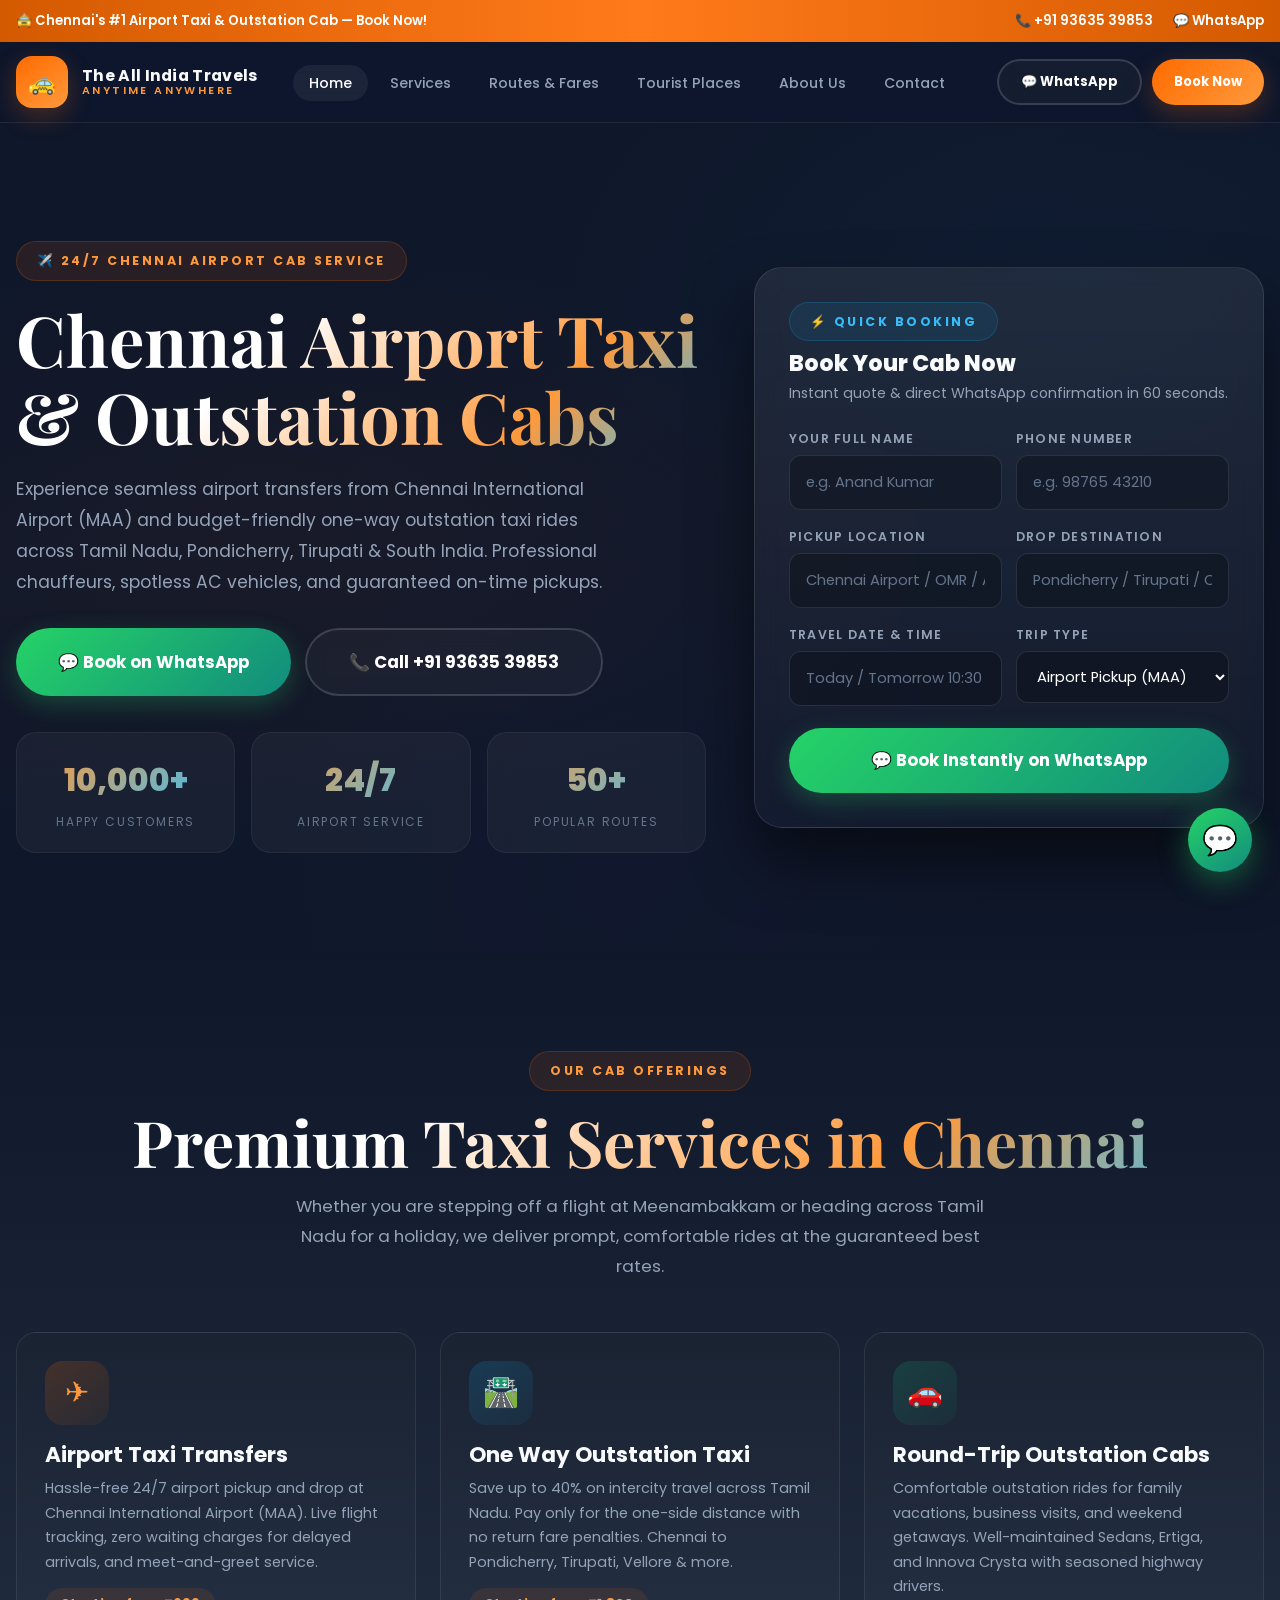
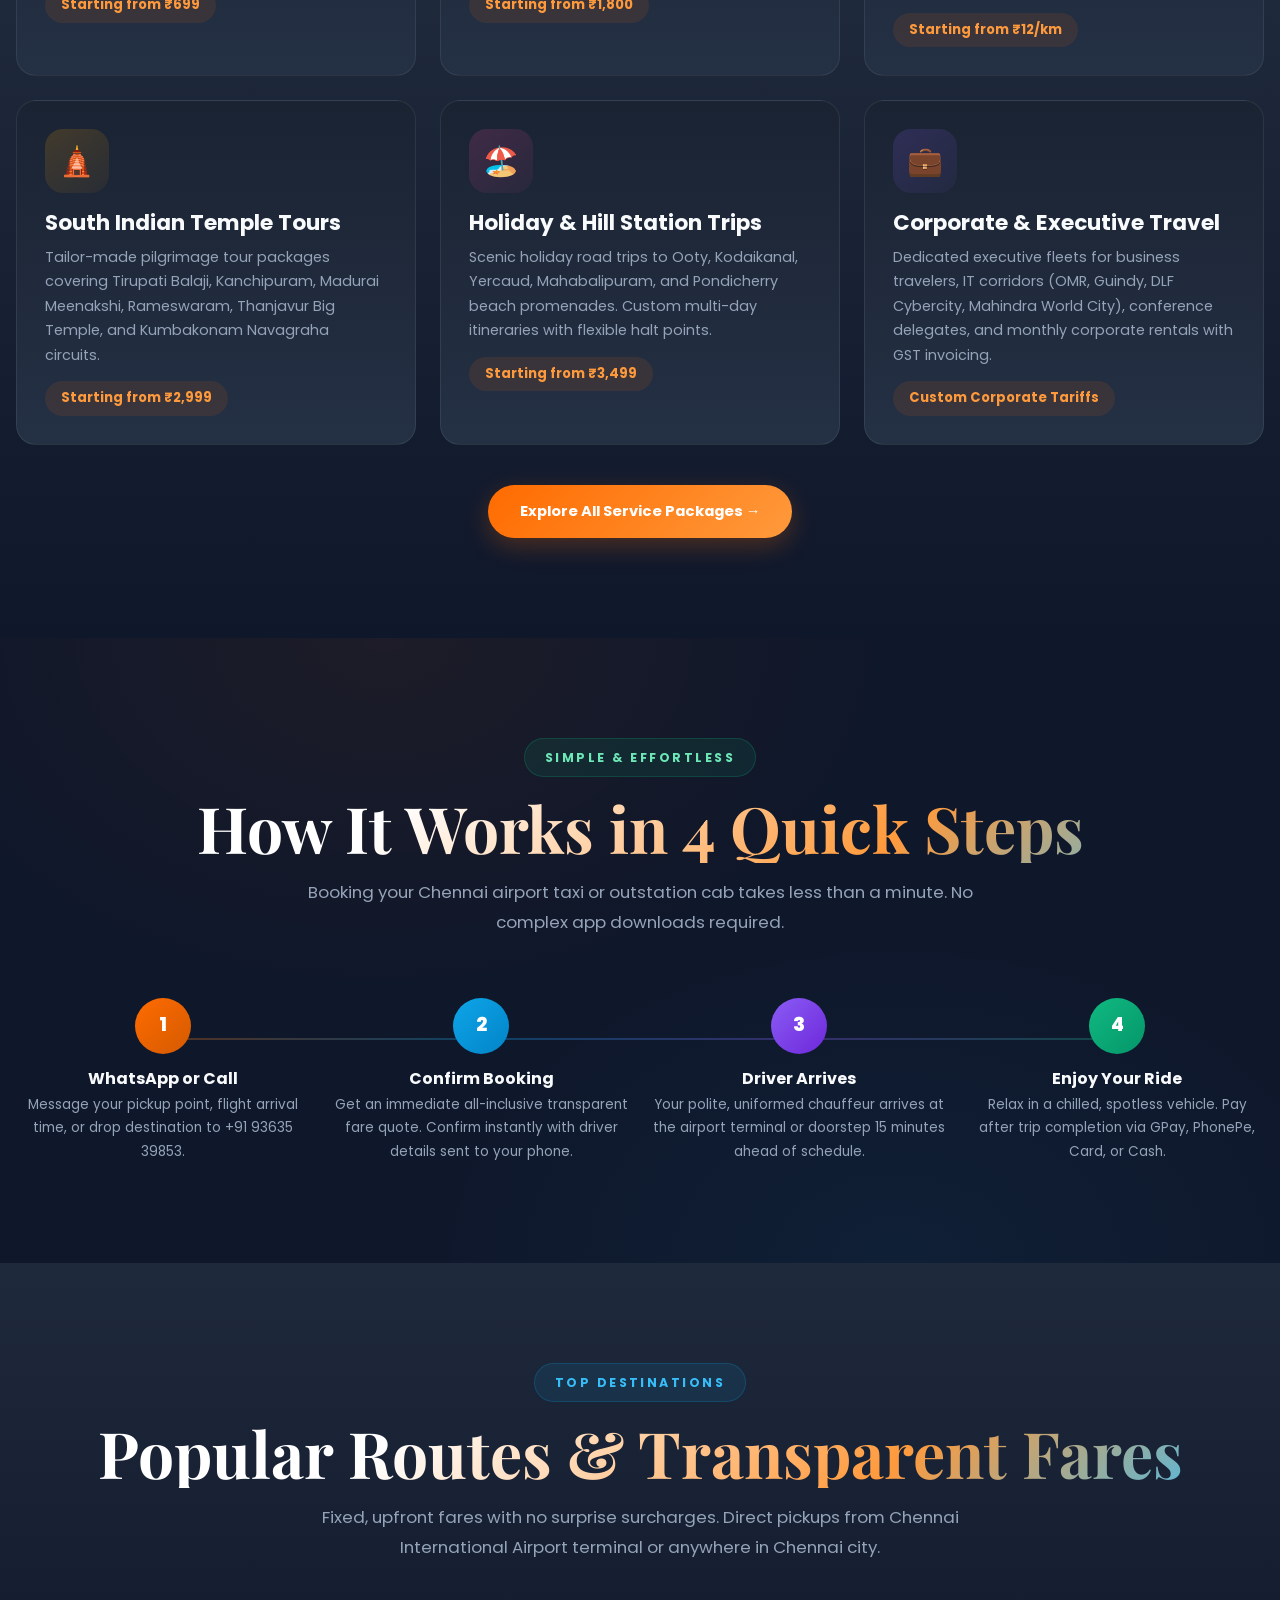
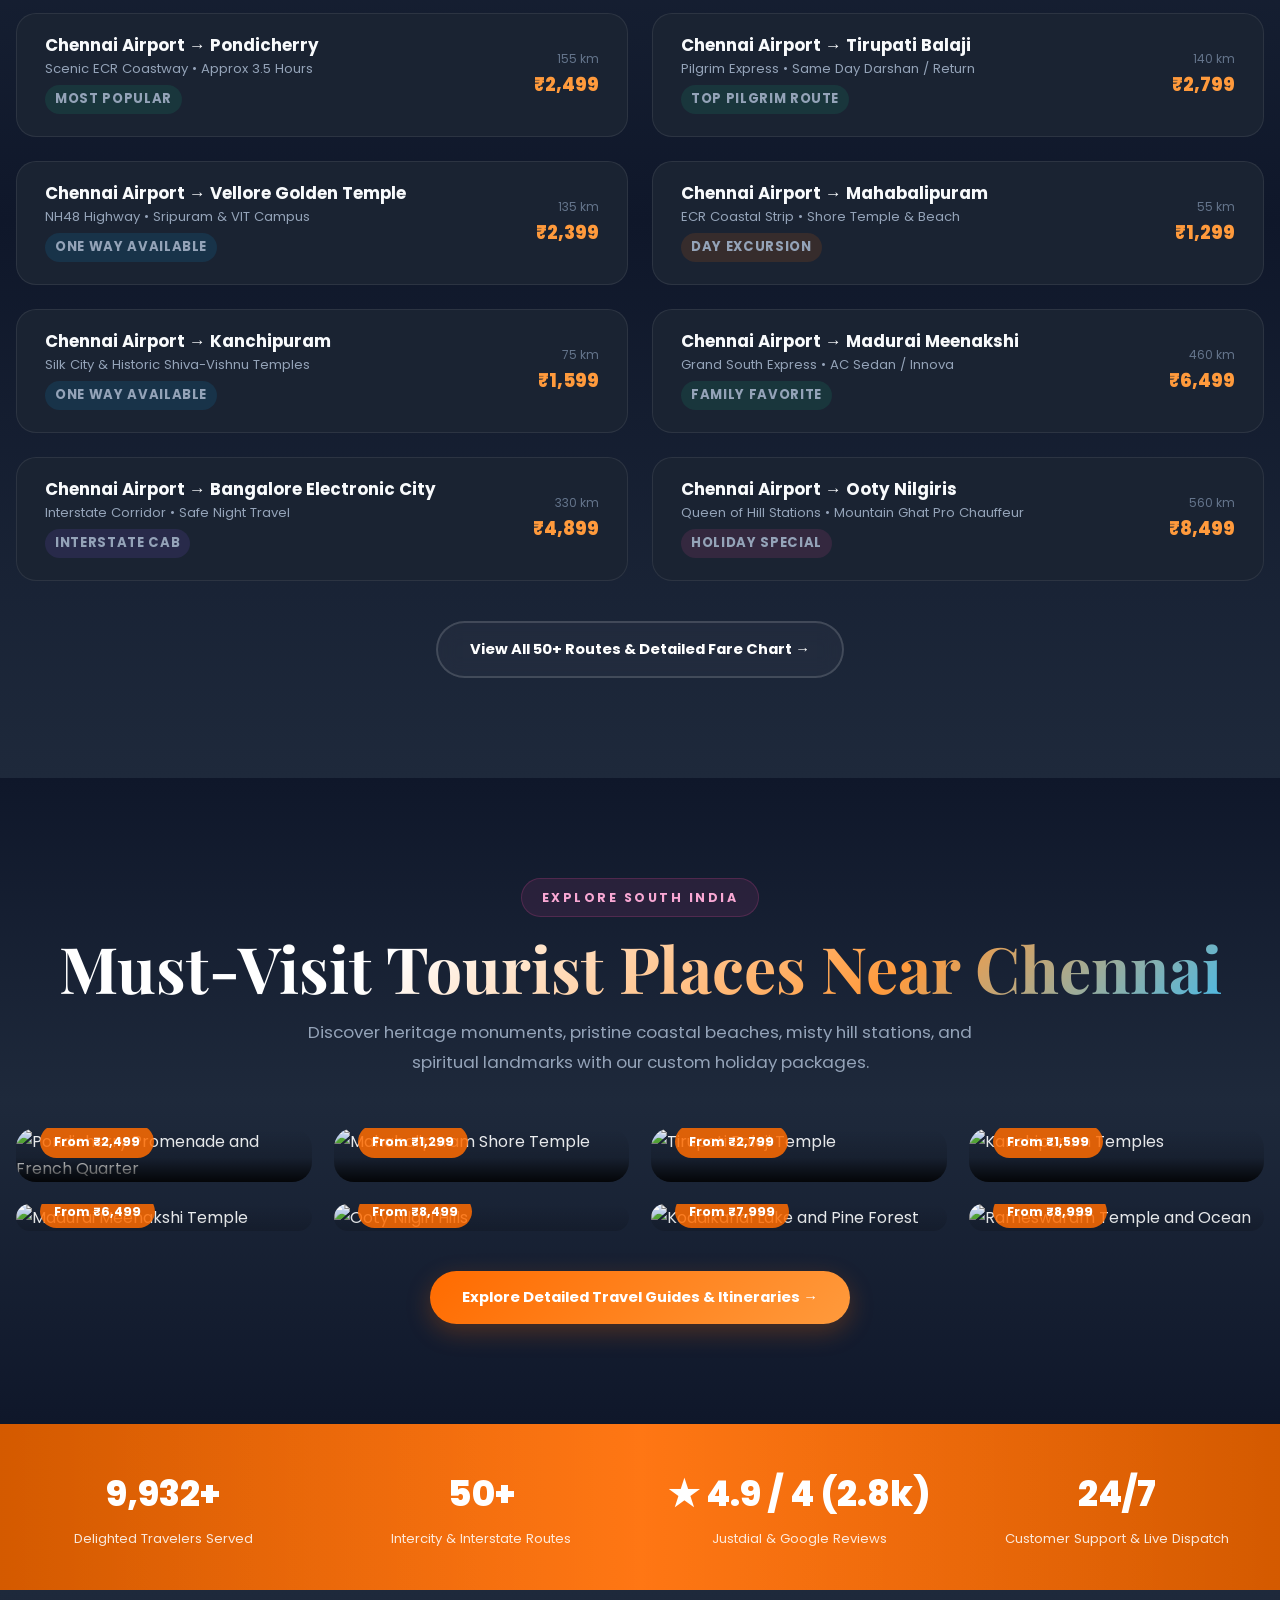
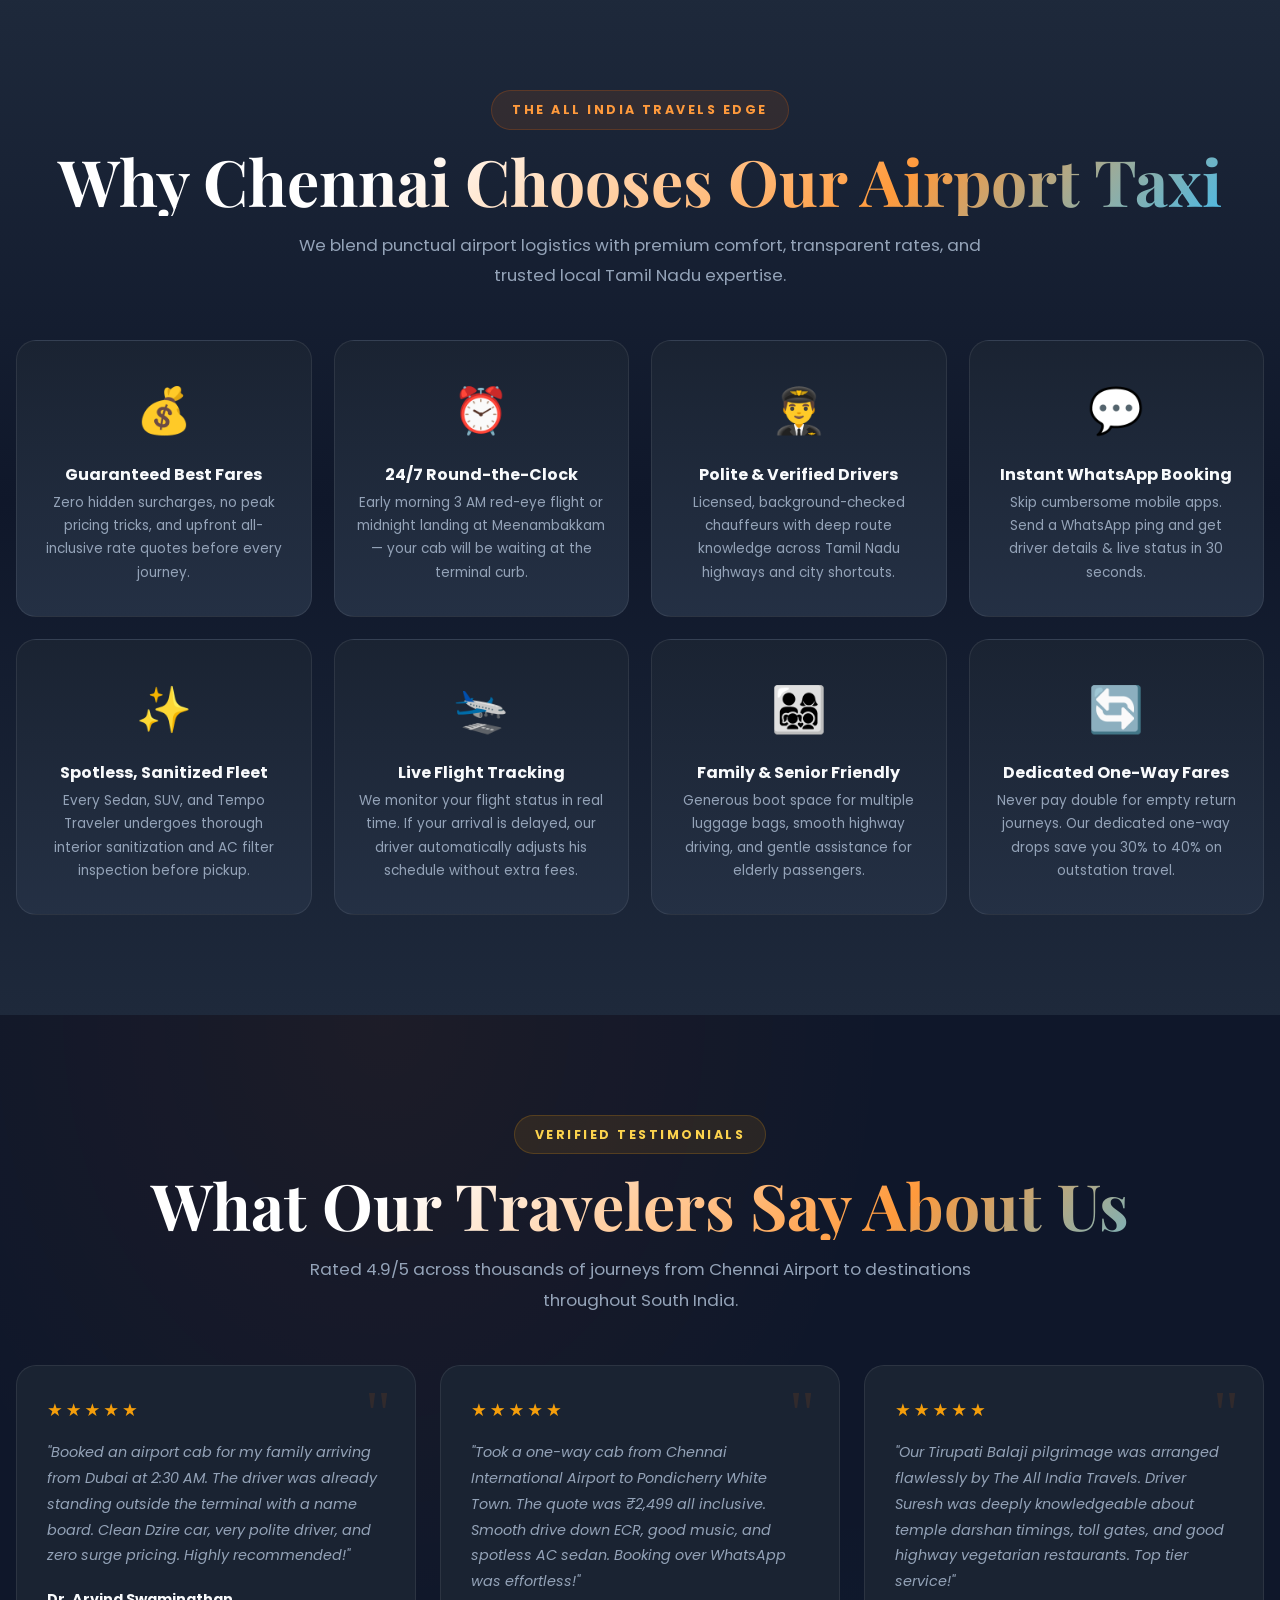
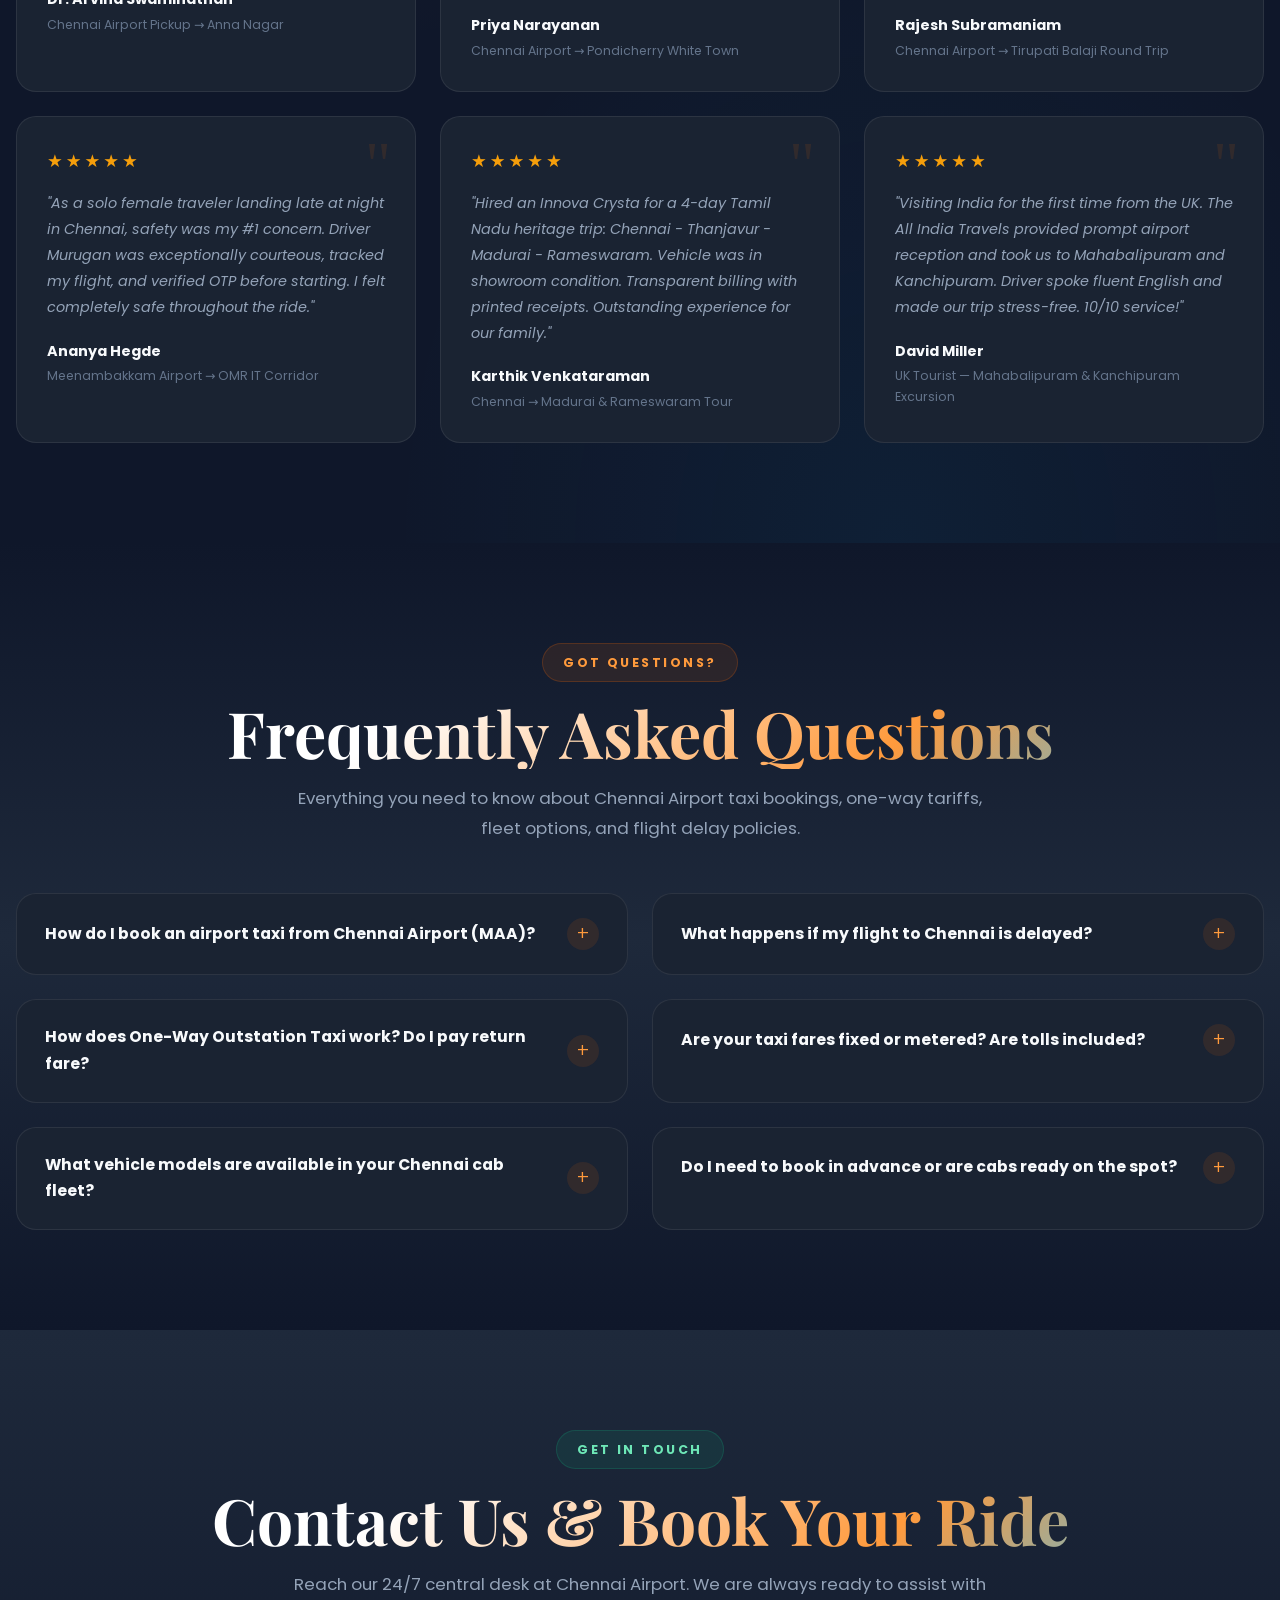
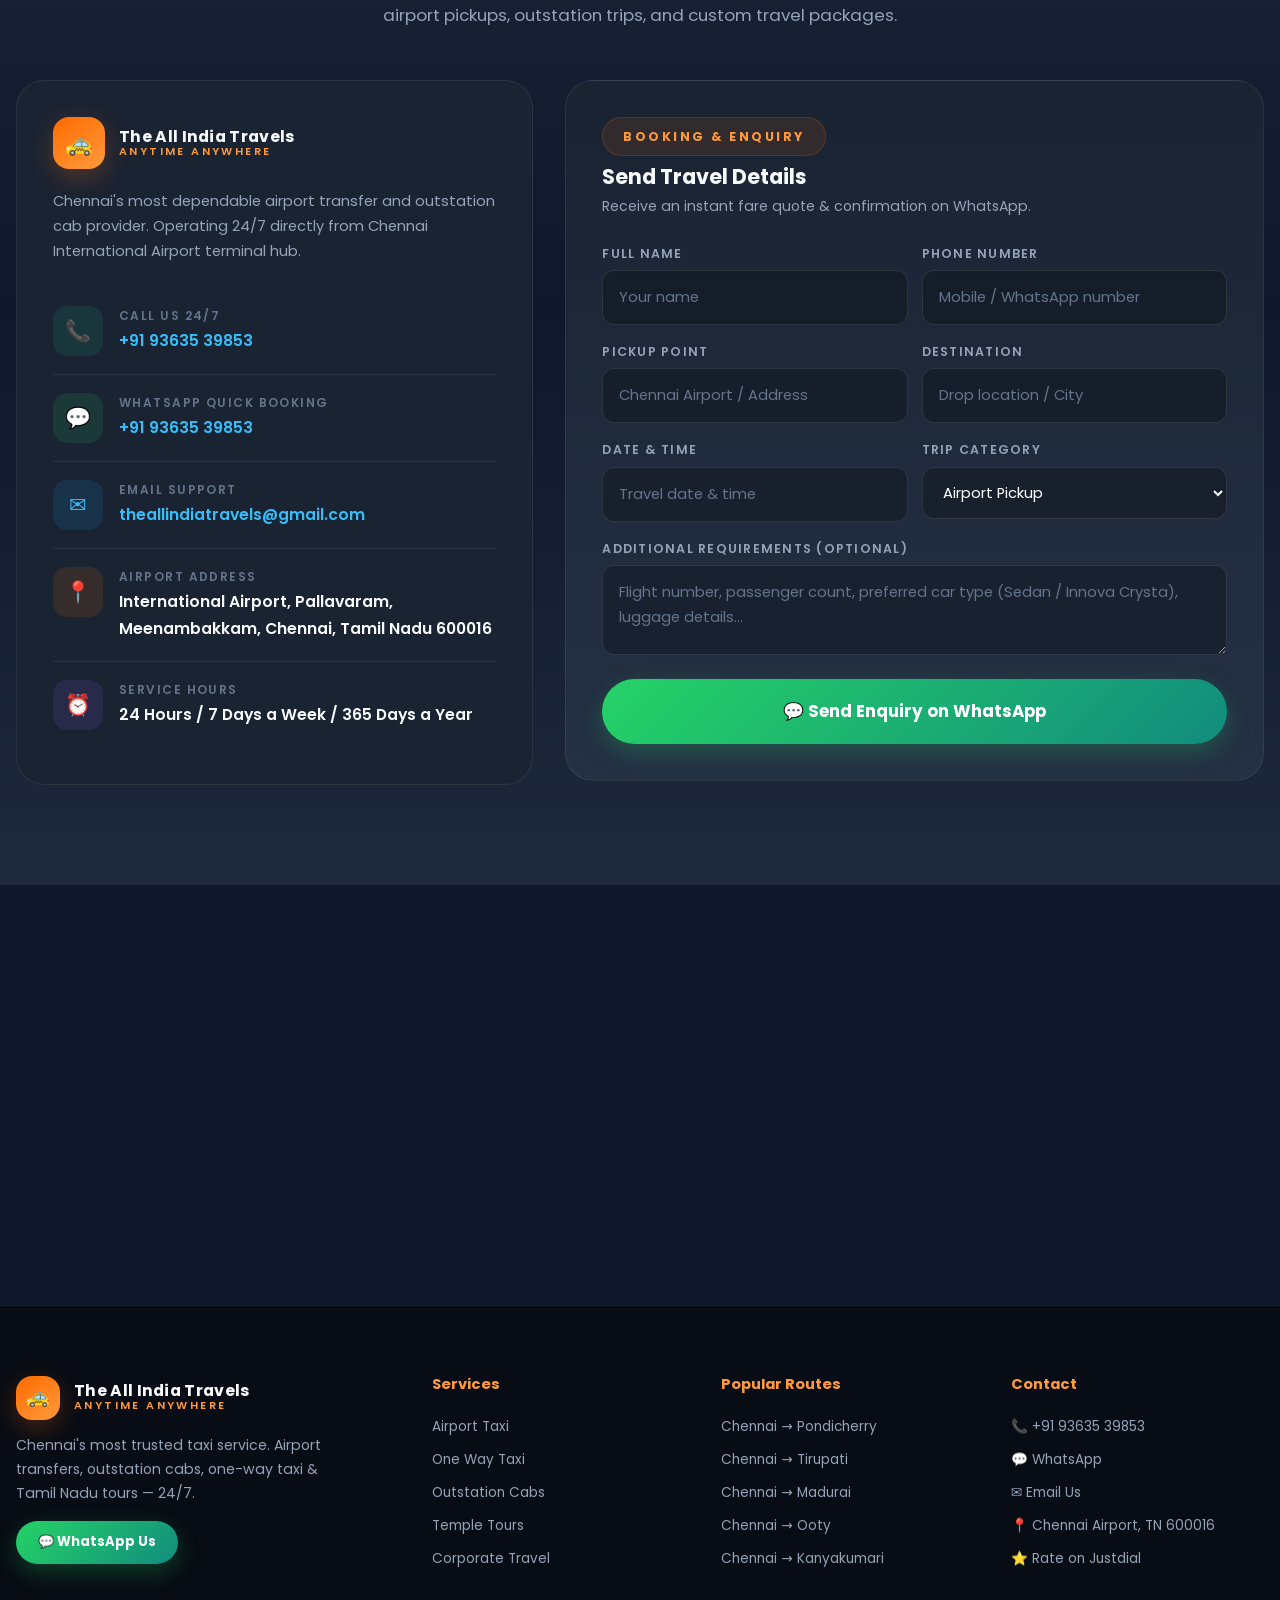
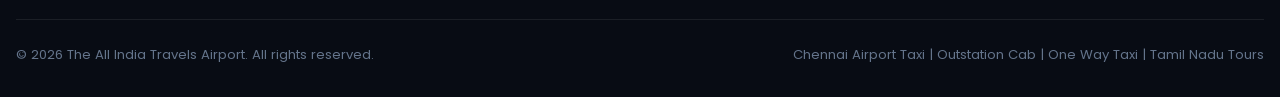
==== commit 5c773606: "feat: complete multi-page website build with separate CSS and JS" ====
--- a/index.html
+++ b/index.html
@@ -4,36 +4,54 @@
   <meta charset="UTF-8" />
   <meta name="viewport" content="width=device-width, initial-scale=1.0" />
   <title>Chennai Airport Taxi | Best Cab Service Chennai | One Way Taxi Tamil Nadu — The All India Travels</title>
-  <meta name="description" content="Book Chennai airport taxi, outstation cabs, one-way taxi & tour packages across Tamil Nadu. 24/7 cab service from Chennai International Airport. Call +91 93635 39853 for instant booking." />
-  <meta name="keywords" content="chennai airport taxi, cab service chennai, airport taxi chennai, one way taxi chennai, outstation cab chennai, taxi near me chennai, chennai to pondicherry taxi, chennai to tirupati cab, chennai to madurai taxi, chennai to ooty cab, tamil nadu taxi service, airport transfer chennai, meenambakkam airport taxi" />
+  
+  <!-- SEO Meta Tags -->
+  <meta name="description" content="Book 24/7 Chennai Airport Taxi, One Way Outstation Cabs & Tamil Nadu Tour Packages. Lowest fares from Chennai International Airport (MAA) to Pondicherry, Tirupati, Madurai, Ooty & Bangalore. Call +91 93635 39853." />
+  <meta name="keywords" content="chennai airport taxi, best cab service chennai, one way taxi tamil nadu, airport cab chennai, outstation cabs chennai, taxi meenambakkam, chennai to pondicherry taxi, chennai to tirupati cab, car rental chennai airport, airport drop chennai" />
   <meta name="author" content="The All India Travels" />
   <meta name="robots" content="index, follow" />
-  <link rel="canonical" href="https://www.theallindiatravels.online/" />
-  <meta property="og:title" content="Chennai Airport Taxi — The All India Travels | 24/7 Cab Service" />
-  <meta property="og:description" content="Book your Chennai airport taxi, outstation cabs & Tamil Nadu tour packages. Trusted by 10,000+ happy customers. Call +91 93635 39853." />
+  <link rel="canonical" href="https://www.theallindiatravels.online/index.html" />
+
+  <!-- Open Graph / Social Meta Tags -->
+  <meta property="og:title" content="Chennai Airport Taxi | Best Cab Service Chennai — The All India Travels" />
+  <meta property="og:description" content="Chennai's #1 Airport Taxi & Outstation Cab Service. 24/7 reliable airport pickups, one-way outstation cabs across Tamil Nadu with transparent rates. Instant WhatsApp booking." />
   <meta property="og:type" content="website" />
-  <meta property="og:url" content="https://www.theallindiatravels.online/" />
+  <meta property="og:url" content="https://www.theallindiatravels.online/index.html" />
   <meta property="og:image" content="https://images.unsplash.com/photo-1582510003544-4d00b7f74220?w=1200&h=630&fit=crop" />
+  <meta property="og:site_name" content="The All India Travels" />
   <meta name="twitter:card" content="summary_large_image" />
-  <meta name="twitter:title" content="Chennai Airport Taxi — The All India Travels" />
-  <meta name="twitter:description" content="24/7 airport taxi, outstation cabs & tours across Tamil Nadu. Instant WhatsApp booking." />
+  <meta name="twitter:title" content="Chennai Airport Taxi | The All India Travels" />
+  <meta name="twitter:description" content="24/7 airport transfers & outstation cabs from Chennai International Airport. Instant WhatsApp booking on +91 93635 39853." />
+  <meta name="twitter:image" content="https://images.unsplash.com/photo-1582510003544-4d00b7f74220?w=1200&h=630&fit=crop" />
+
+  <!-- Geo Meta Tags for Local SEO -->
   <meta name="geo.region" content="IN-TN" />
   <meta name="geo.placename" content="Chennai" />
+  <meta name="geo.position" content="12.9941;80.1709" />
+  <meta name="ICBM" content="12.9941, 80.1709" />
+
+  <!-- Google Fonts -->
   <link rel="preconnect" href="https://fonts.googleapis.com" />
   <link rel="preconnect" href="https://fonts.gstatic.com" crossorigin />
   <link href="https://fonts.googleapis.com/css2?family=Poppins:wght@400;500;600;700;800;900&family=Playfair+Display:wght@600;700;800&display=swap" rel="stylesheet" />
 
-  <!-- Schema.org LocalBusiness + TaxiService -->
+  <!-- Stylesheet -->
+  <link rel="stylesheet" href="css/style.css" />
+
+  <!-- Schema.org TaxiService Markup -->
   <script type="application/ld+json">
   {
     "@context": "https://schema.org",
     "@type": "TaxiService",
+    "@id": "https://www.theallindiatravels.online/#taxiservice",
     "name": "The All India Travels Airport",
     "alternateName": "The All India Travels",
-    "description": "Premium taxi and cab service from Chennai International Airport. Airport transfers, outstation cabs, one-way taxi, and Tamil Nadu tour packages available 24/7.",
+    "description": "Premier taxi and cab service provider based at Chennai International Airport (MAA). Specializing in 24/7 airport pickups & drops, one-way outstation taxi, intercity cab rentals, and South India temple tour packages.",
     "url": "https://www.theallindiatravels.online",
     "telephone": "+919363539853",
     "email": "theallindiatravels@gmail.com",
+    "image": "https://images.unsplash.com/photo-1582510003544-4d00b7f74220?w=1200&h=630&fit=crop",
+    "priceRange": "₹₹",
     "address": {
       "@type": "PostalAddress",
       "streetAddress": "International Airport, Pallavaram, Meenambakkam",
@@ -53,8 +71,52 @@
       "opens": "00:00",
       "closes": "23:59"
     },
-    "areaServed": ["Chennai","Tamil Nadu","Pondicherry","Tirupati","Madurai","Ooty","Kodaikanal","Rameswaram","Kanyakumari","Coimbatore"],
-    "priceRange": "₹₹",
+    "areaServed": [
+      { "@type": "City", "name": "Chennai" },
+      { "@type": "AdministrativeArea", "name": "Tamil Nadu" },
+      { "@type": "City", "name": "Pondicherry" },
+      { "@type": "City", "name": "Tirupati" },
+      { "@type": "City", "name": "Madurai" },
+      { "@type": "City", "name": "Ooty" },
+      { "@type": "City", "name": "Kodaikanal" },
+      { "@type": "City", "name": "Rameswaram" },
+      { "@type": "City", "name": "Kanyakumari" },
+      { "@type": "City", "name": "Bangalore" }
+    ],
+    "hasOfferCatalog": {
+      "@type": "OfferCatalog",
+      "name": "Taxi Services Catalog",
+      "itemListElement": [
+        {
+          "@type": "Offer",
+          "itemOffered": {
+            "@type": "Service",
+            "name": "Chennai Airport Taxi Pickup & Drop"
+          }
+        },
+        {
+          "@type": "Offer",
+          "itemOffered": {
+            "@type": "Service",
+            "name": "One Way Taxi Tamil Nadu"
+          }
+        },
+        {
+          "@type": "Offer",
+          "itemOffered": {
+            "@type": "Service",
+            "name": "Outstation Cab Service"
+          }
+        },
+        {
+          "@type": "Offer",
+          "itemOffered": {
+            "@type": "Service",
+            "name": "Tamil Nadu Temple Tour Packages"
+          }
+        }
+      ]
+    },
     "aggregateRating": {
       "@type": "AggregateRating",
       "ratingValue": "4.9",
@@ -63,1240 +125,957 @@
     }
   }
   </script>
-  <style>
-    /* ═══════════════ CSS VARIABLES ═══════════════ */
-    :root {
-      --primary: #FF6B00;
-      --primary-light: #FF9A3C;
-      --primary-dark: #E05500;
-      --secondary: #0EA5E9;
-      --secondary-light: #38BDF8;
-      --secondary-dark: #0284C7;
-      --accent: #10B981;
-      --accent-2: #F59E0B;
-      --accent-3: #8B5CF6;
-      --accent-4: #EC4899;
-      --dark: #0F172A;
-      --dark-2: #1E293B;
-      --dark-3: #334155;
-      --surface: #1a2332;
-      --surface-2: #243044;
-      --text: #F8FAFC;
-      --text-muted: #94A3B8;
-      --text-faint: #64748B;
-      --border: rgba(255,255,255,0.1);
-      --glow-primary: rgba(255,107,0,0.3);
-      --glow-secondary: rgba(14,165,233,0.3);
-      --radius: 20px;
-      --radius-sm: 12px;
-      --radius-lg: 32px;
-      --max-w: 1280px;
-      --shadow: 0 25px 50px -12px rgba(0,0,0,0.5);
-      --shadow-lg: 0 35px 60px -15px rgba(0,0,0,0.6);
-    }
-
-    /* ═══════════════ RESET & BASE ═══════════════ */
-    *,*::before,*::after { box-sizing:border-box; margin:0; padding:0; }
-    html { scroll-behavior:smooth; -webkit-text-size-adjust:100%; }
-    body {
-      font-family:'Poppins',system-ui,sans-serif;
-      background: var(--dark);
-      color: var(--text);
-      line-height: 1.7;
-      overflow-x: hidden;
-    }
-    img { display:block; max-width:100%; height:auto; }
-    a { text-decoration:none; color:inherit; }
-    button { cursor:pointer; border:none; background:none; font:inherit; }
-    input,textarea,select { font:inherit; }
-    ul,ol { list-style:none; }
-    h1,h2,h3,h4 { font-family:'Playfair Display',serif; line-height:1.1; }
-
-    /* ═══════════════ UTILITIES ═══════════════ */
-    .container { width:min(calc(100% - 2rem), var(--max-w)); margin-inline:auto; }
-    .section { padding: 80px 0; }
-    .section-label {
-      display:inline-flex; align-items:center; gap:8px;
-      padding:8px 20px; border-radius:999px; font-size:.8rem; font-weight:700;
-      text-transform:uppercase; letter-spacing:.2em;
-    }
-    .label-orange { background:rgba(255,107,0,.12); color:var(--primary-light); border:1px solid rgba(255,107,0,.25); }
-    .label-blue { background:rgba(14,165,233,.12); color:var(--secondary-light); border:1px solid rgba(14,165,233,.25); }
-    .label-green { background:rgba(16,185,129,.12); color:#6EE7B7; border:1px solid rgba(16,185,129,.25); }
-    .label-purple { background:rgba(139,92,246,.12); color:#C4B5FD; border:1px solid rgba(139,92,246,.25); }
-    .section-title {
-      font-size:clamp(2rem,5vw,3.8rem); margin-top:16px;
-      background:linear-gradient(135deg,#fff 30%,var(--primary-light));
-      -webkit-background-clip:text; -webkit-text-fill-color:transparent;
-      background-clip:text;
-    }
-    .section-subtitle { color:var(--text-muted); font-size:1.05rem; margin-top:14px; max-width:65ch; }
-
-    /* ═══════════════ BUTTONS ═══════════════ */
-    .btn {
-      display:inline-flex; align-items:center; justify-content:center; gap:10px;
-      padding:14px 32px; border-radius:999px; font-weight:700; font-size:.95rem;
-      transition:all .3s ease; white-space:nowrap;
-    }
-    .btn-primary {
-      background:linear-gradient(135deg,var(--primary),var(--primary-light));
-      color:#fff; box-shadow:0 10px 30px var(--glow-primary);
-    }
-    .btn-primary:hover { transform:translateY(-2px); box-shadow:0 16px 40px var(--glow-primary); }
-    .btn-secondary {
-      background:linear-gradient(135deg,var(--secondary),var(--secondary-light));
-      color:#fff; box-shadow:0 10px 30px var(--glow-secondary);
-    }
-    .btn-secondary:hover { transform:translateY(-2px); }
-    .btn-outline {
-      border:2px solid rgba(255,255,255,.2); color:#fff; background:rgba(255,255,255,.05);
-      backdrop-filter:blur(10px);
-    }
-    .btn-outline:hover { border-color:var(--primary); background:rgba(255,107,0,.1); }
-    .btn-whatsapp {
-      background:linear-gradient(135deg,#25D366,#128C7E); color:#fff;
-      box-shadow:0 10px 30px rgba(37,211,102,.3);
-    }
-    .btn-whatsapp:hover { transform:translateY(-2px); }
-    .btn-lg { padding:18px 40px; font-size:1.05rem; }
-
-    /* ═══════════════ TOP BAR ═══════════════ */
-    .topbar {
-      background:linear-gradient(90deg,var(--primary),var(--primary-dark));
-      color:#fff; font-size:.85rem; font-weight:600;
-    }
-    .topbar-inner {
-      display:flex; justify-content:space-between; align-items:center;
-      gap:12px; padding:10px 0; flex-wrap:wrap;
-    }
-    .topbar a { color:#fff; text-decoration:underline; }
-    .topbar-links { display:flex; gap:20px; align-items:center; }
-
-    /* ═══════════════ HEADER ═══════════════ */
-    .site-header {
-      position:sticky; top:0; z-index:100;
-      background:rgba(15,23,42,.85); backdrop-filter:blur(20px) saturate(1.8);
-      border-bottom:1px solid var(--border);
-    }
-    .header-inner {
-      display:flex; align-items:center; justify-content:space-between;
-      gap:20px; padding:14px 0;
-    }
-    .brand { display:flex; align-items:center; gap:14px; }
-    .brand-logo {
-      width:52px; height:52px; border-radius:16px;
-      background:linear-gradient(145deg,var(--primary),#FF9A3C);
-      display:grid; place-items:center; color:#fff; font-size:1.5rem;
-      box-shadow:0 8px 25px var(--glow-primary);
-    }
-    .brand-text { display:flex; flex-direction:column; line-height:1.15; }
-    .brand-text strong { font-size:1rem; letter-spacing:.02em; }
-    .brand-text small { font-size:.7rem; text-transform:uppercase; letter-spacing:.2em; color:var(--primary-light); }
-    .nav-desktop ul { display:flex; gap:28px; }
-    .nav-desktop a { color:var(--text-muted); font-weight:500; font-size:.92rem; transition:.2s; }
-    .nav-desktop a:hover { color:var(--primary-light); }
-    .header-cta { display:flex; gap:10px; }
-
-    /* Mobile menu */
-    .hamburger { display:none; flex-direction:column; gap:5px; padding:8px; }
-    .hamburger span { display:block; width:24px; height:2px; background:#fff; border-radius:2px; transition:.3s; }
-    .mobile-nav {
-      display:none; position:fixed; inset:0; top:80px; z-index:99;
-      background:rgba(15,23,42,.98); backdrop-filter:blur(20px);
-      flex-direction:column; align-items:center; justify-content:center; gap:24px;
-    }
-    .mobile-nav.active { display:flex; }
-    .mobile-nav a { font-size:1.3rem; font-weight:600; color:#fff; }
-    .mobile-nav a:hover { color:var(--primary-light); }
-
-    /* ═══════════════ HERO ═══════════════ */
-    .hero {
-      position:relative; overflow:hidden; min-height:90vh; display:flex; align-items:center;
-      background:
-        linear-gradient(135deg,rgba(15,23,42,.92) 0%,rgba(15,23,42,.7) 50%,rgba(15,23,42,.85) 100%),
-        url('https://images.unsplash.com/photo-1582510003544-4d00b7f74220?w=1600&q=80') center/cover no-repeat;
-    }
-    .hero::before {
-      content:''; position:absolute; inset:0; pointer-events:none;
-      background:
-        radial-gradient(ellipse at 20% 50%,rgba(255,107,0,.15),transparent 50%),
-        radial-gradient(ellipse at 80% 20%,rgba(14,165,233,.12),transparent 40%),
-        radial-gradient(ellipse at 60% 80%,rgba(139,92,246,.08),transparent 40%);
-    }
-    .hero-grid {
-      display:grid; grid-template-columns:1.1fr .9fr; gap:40px;
-      align-items:center; padding:100px 0 60px; position:relative;
-    }
-    .hero h1 {
-      font-size:clamp(2.6rem,5.5vw,5.2rem); margin-top:20px;
-      background:linear-gradient(135deg,#fff 40%,var(--primary-light) 80%,var(--secondary-light));
-      -webkit-background-clip:text; -webkit-text-fill-color:transparent; background-clip:text;
-    }
-    .hero-desc { color:var(--text-muted); font-size:1.1rem; margin-top:18px; max-width:55ch; }
-    .hero-buttons { display:flex; gap:14px; flex-wrap:wrap; margin-top:28px; }
-    .hero-counters { display:grid; grid-template-columns:repeat(3,1fr); gap:16px; margin-top:36px; }
-    .counter-box {
-      padding:20px; background:rgba(255,255,255,.04); border:1px solid rgba(255,255,255,.08);
-      border-radius:var(--radius); text-align:center;
-    }
-    .counter-box .num {
-      font-size:1.8rem; font-weight:800; display:block;
-      background:linear-gradient(135deg,var(--primary-light),var(--secondary-light));
-      -webkit-background-clip:text; -webkit-text-fill-color:transparent; background-clip:text;
-    }
-    .counter-box .lbl { font-size:.78rem; color:var(--text-muted); text-transform:uppercase; letter-spacing:.12em; margin-top:4px; display:block; }
-
-    /* Hero booking card */
-    .hero-booking {
-      background:linear-gradient(180deg,rgba(255,255,255,.08),rgba(255,255,255,.03));
-      border:1px solid rgba(255,255,255,.12); border-radius:var(--radius-lg);
-      padding:32px; box-shadow:var(--shadow-lg);
-    }
-    .hero-booking h3 {
-      font-size:1.5rem; margin-bottom:6px;
-      font-family:'Poppins',sans-serif; font-weight:700;
-    }
-    .hero-booking .sub { color:var(--text-muted); font-size:.9rem; margin-bottom:20px; }
-    .booking-form { display:grid; gap:14px; }
-    .booking-form label { font-size:.82rem; font-weight:600; margin-bottom:4px; display:block; text-transform:uppercase; letter-spacing:.1em; color:var(--text-muted); }
-    .booking-form input,
-    .booking-form select,
-    .booking-form textarea {
-      width:100%; padding:14px 16px; border-radius:var(--radius-sm);
-      border:1px solid rgba(255,255,255,.12); background:rgba(0,0,0,.3);
-      color:#fff; outline:none; font-size:.95rem;
-    }
-    .booking-form input:focus,
-    .booking-form select:focus,
-    .booking-form textarea:focus {
-      border-color:var(--primary); box-shadow:0 0 0 3px var(--glow-primary);
-    }
-    .booking-form textarea { min-height:80px; resize:vertical; }
-    .booking-row { display:grid; grid-template-columns:1fr 1fr; gap:14px; }
-
-    /* ═══════════════ SERVICES ═══════════════ */
-    .services-grid { display:grid; grid-template-columns:repeat(3,1fr); gap:24px; margin-top:32px; }
-    .service-card {
-      background:linear-gradient(180deg,var(--surface),var(--surface-2));
-      border:1px solid var(--border); border-radius:var(--radius);
-      padding:30px; transition:all .4s ease; position:relative; overflow:hidden;
-    }
-    .service-card::before {
-      content:''; position:absolute; top:0; left:0; right:0; height:4px;
-      background:linear-gradient(90deg,var(--primary),var(--secondary));
-      transform:scaleX(0); transform-origin:left; transition:.4s;
-    }
-    .service-card:hover::before { transform:scaleX(1); }
-    .service-card:hover { transform:translateY(-6px); box-shadow:var(--shadow-lg); border-color:rgba(255,107,0,.3); }
-    .svc-icon {
-      width:64px; height:64px; border-radius:18px; display:grid; place-items:center;
-      font-size:1.8rem; margin-bottom:18px;
-    }
-    .svc-icon-orange { background:linear-gradient(145deg,rgba(255,107,0,.2),rgba(255,107,0,.05)); color:var(--primary-light); }
-    .svc-icon-blue { background:linear-gradient(145deg,rgba(14,165,233,.2),rgba(14,165,233,.05)); color:var(--secondary-light); }
-    .svc-icon-green { background:linear-gradient(145deg,rgba(16,185,129,.2),rgba(16,185,129,.05)); color:#6EE7B7; }
-    .svc-icon-purple { background:linear-gradient(145deg,rgba(139,92,246,.2),rgba(139,92,246,.05)); color:#C4B5FD; }
-    .svc-icon-pink { background:linear-gradient(145deg,rgba(236,72,153,.2),rgba(236,72,153,.05)); color:#F9A8D4; }
-    .svc-icon-amber { background:linear-gradient(145deg,rgba(245,158,11,.2),rgba(245,158,11,.05)); color:#FCD34D; }
-    .service-card h3 { font-size:1.4rem; margin-bottom:10px; font-family:'Poppins',sans-serif; font-weight:700; }
-    .service-card p { color:var(--text-muted); font-size:.92rem; }
-    .svc-price { display:inline-block; margin-top:14px; padding:6px 14px; border-radius:999px; background:rgba(255,107,0,.12); color:var(--primary-light); font-weight:700; font-size:.85rem; }
-
-    /* ═══════════════ POPULAR ROUTES ═══════════════ */
-    .routes-section { background:linear-gradient(180deg,var(--dark),rgba(30,41,59,.5),var(--dark)); }
-    .routes-grid { display:grid; grid-template-columns:repeat(2,1fr); gap:20px; margin-top:32px; }
-    .route-card {
-      display:flex; justify-content:space-between; align-items:center; gap:16px;
-      padding:22px 28px; background:var(--surface); border:1px solid var(--border);
-      border-radius:var(--radius); transition:all .3s;
-    }
-    .route-card:hover { border-color:var(--primary); transform:translateX(4px); }
-    .route-info h4 { font-size:1.1rem; font-family:'Poppins',sans-serif; font-weight:700; }
-    .route-info span { font-size:.85rem; color:var(--text-muted); }
-    .route-meta { text-align:right; }
-    .route-dist { font-size:.78rem; color:var(--text-faint); }
-    .route-price { font-weight:800; color:var(--primary-light); font-size:1.1rem; }
-    .route-tag { display:inline-block; margin-top:4px; padding:3px 10px; border-radius:999px; font-size:.7rem; font-weight:700; text-transform:uppercase; }
-    .tag-popular { background:rgba(16,185,129,.15); color:#6EE7B7; }
-    .tag-oneway { background:rgba(14,165,233,.15); color:var(--secondary-light); }
-    .tag-daily { background:rgba(255,107,0,.15); color:var(--primary-light); }
-    .tag-custom { background:rgba(139,92,246,.15); color:#C4B5FD; }
-
-    /* ═══════════════ TOURIST PLACES ═══════════════ */
-    .places-grid { display:grid; grid-template-columns:repeat(4,1fr); gap:22px; margin-top:32px; }
-    .place-card {
-      border-radius:var(--radius); overflow:hidden; position:relative;
-      aspect-ratio:3/4; cursor:pointer; transition:all .4s;
-    }
-    .place-card:hover { transform:translateY(-8px); box-shadow:var(--shadow-lg); }
-    .place-card img {
-      width:100%; height:100%; object-fit:cover; transition:transform .6s;
-    }
-    .place-card:hover img { transform:scale(1.08); }
-    .place-overlay {
-      position:absolute; inset:0;
-      background:linear-gradient(0deg,rgba(0,0,0,.85) 0%,rgba(0,0,0,.1) 50%,transparent);
-      display:flex; flex-direction:column; justify-content:flex-end; padding:22px;
-    }
-    .place-overlay h4 { font-size:1.2rem; font-family:'Poppins',sans-serif; font-weight:700; }
-    .place-overlay .place-desc { font-size:.82rem; color:rgba(255,255,255,.75); margin-top:4px; }
-    .place-overlay .place-fare {
-      display:inline-flex; align-items:center; gap:6px; margin-top:8px;
-      padding:5px 12px; border-radius:999px; background:rgba(255,107,0,.85);
-      color:#fff; font-size:.78rem; font-weight:700; width:fit-content;
-    }
-
-    /* ═══════════════ WHY CHOOSE US ═══════════════ */
-    .why-grid { display:grid; grid-template-columns:repeat(4,1fr); gap:20px; margin-top:32px; }
-    .why-card {
-      text-align:center; padding:30px 20px;
-      background:linear-gradient(180deg,var(--surface),var(--surface-2));
-      border:1px solid var(--border); border-radius:var(--radius); transition:.3s;
-    }
-    .why-card:hover { border-color:var(--primary); transform:translateY(-4px); }
-    .why-icon { font-size:2.5rem; margin-bottom:16px; display:block; }
-    .why-card h4 { font-family:'Poppins',sans-serif; font-weight:700; font-size:1rem; margin-bottom:8px; }
-    .why-card p { font-size:.85rem; color:var(--text-muted); }
-
-    /* ═══════════════ FLEET ═══════════════ */
-    .fleet-section { background:linear-gradient(180deg,var(--dark),var(--dark-2),var(--dark)); }
-    .fleet-grid { display:grid; grid-template-columns:repeat(3,1fr); gap:24px; margin-top:32px; }
-    .fleet-card {
-      background:var(--surface); border:1px solid var(--border); border-radius:var(--radius);
-      overflow:hidden; transition:.4s;
-    }
-    .fleet-card:hover { transform:translateY(-6px); box-shadow:var(--shadow-lg); }
-    .fleet-img { height:200px; overflow:hidden; }
-    .fleet-img img { width:100%; height:100%; object-fit:cover; transition:.4s; }
-    .fleet-card:hover .fleet-img img { transform:scale(1.05); }
-    .fleet-body { padding:24px; }
-    .fleet-body h4 { font-family:'Poppins',sans-serif; font-weight:700; font-size:1.15rem; margin-bottom:6px; }
-    .fleet-body p { color:var(--text-muted); font-size:.88rem; margin-bottom:12px; }
-    .fleet-features { display:flex; flex-wrap:wrap; gap:8px; }
-    .fleet-feat { padding:4px 12px; border-radius:999px; background:rgba(14,165,233,.1); color:var(--secondary-light); font-size:.75rem; font-weight:600; }
-
-    /* ═══════════════ REVIEWS ═══════════════ */
-    .reviews-grid { display:grid; grid-template-columns:repeat(3,1fr); gap:24px; margin-top:32px; }
-    .review-card {
-      padding:28px; background:var(--surface); border:1px solid var(--border);
-      border-radius:var(--radius); transition:.3s;
-    }
-    .review-card:hover { border-color:var(--accent-2); }
-    .review-stars { color:#F59E0B; font-size:1.1rem; letter-spacing:2px; margin-bottom:12px; }
-    .review-text { color:var(--text-muted); font-size:.92rem; font-style:italic; margin-bottom:16px; line-height:1.7; }
-    .review-author { font-weight:700; font-size:.9rem; }
-    .review-route { font-size:.8rem; color:var(--text-faint); }
-
-    /* ═══════════════ FAQ ═══════════════ */
-    .faq-section { background:linear-gradient(180deg,var(--dark),var(--dark-2),var(--dark)); }
-    .faq-grid { display:grid; grid-template-columns:repeat(2,1fr); gap:18px; margin-top:32px; }
-    .faq-item {
-      padding:24px; background:var(--surface); border:1px solid var(--border);
-      border-radius:var(--radius); cursor:pointer; transition:.3s;
-    }
-    .faq-item:hover { border-color:rgba(255,107,0,.3); }
-    .faq-q { font-weight:700; font-size:1rem; display:flex; justify-content:space-between; align-items:center; gap:12px; }
-    .faq-q::after { content:'+'; font-size:1.5rem; color:var(--primary-light); flex-shrink:0; transition:.3s; }
-    .faq-item.open .faq-q::after { content:'−'; }
-    .faq-a { max-height:0; overflow:hidden; transition:max-height .4s ease; color:var(--text-muted); font-size:.9rem; line-height:1.8; }
-    .faq-item.open .faq-a { max-height:300px; margin-top:14px; }
-
-    /* ═══════════════ CONTACT ═══════════════ */
-    .contact-grid { display:grid; grid-template-columns:1fr 1.2fr; gap:28px; margin-top:32px; }
-    .contact-info-card {
-      padding:36px; background:var(--surface); border:1px solid var(--border);
-      border-radius:var(--radius-lg);
-    }
-    .contact-item { display:flex; gap:16px; align-items:flex-start; padding:18px 0; border-bottom:1px solid var(--border); }
-    .contact-item:last-child { border-bottom:none; }
-    .ci-icon {
-      width:48px; height:48px; border-radius:14px; display:grid; place-items:center;
-      font-size:1.3rem; flex-shrink:0;
-    }
-    .ci-icon-phone { background:rgba(16,185,129,.15); color:#6EE7B7; }
-    .ci-icon-wa { background:rgba(37,211,102,.15); color:#25D366; }
-    .ci-icon-email { background:rgba(14,165,233,.15); color:var(--secondary-light); }
-    .ci-icon-loc { background:rgba(255,107,0,.15); color:var(--primary-light); }
-    .ci-label { font-size:.78rem; color:var(--text-faint); text-transform:uppercase; letter-spacing:.1em; }
-    .ci-value { font-weight:600; font-size:1rem; margin-top:2px; }
-    .ci-value a { color:var(--secondary-light); }
-    .ci-value a:hover { text-decoration:underline; }
-
-    .form-card {
-      padding:36px; background:linear-gradient(180deg,var(--surface),var(--surface-2));
-      border:1px solid var(--border); border-radius:var(--radius-lg);
-    }
-    .form-card h3 { font-family:'Poppins',sans-serif; font-weight:700; font-size:1.4rem; margin-bottom:6px; }
-    .form-card .sub { color:var(--text-muted); font-size:.9rem; margin-bottom:22px; }
-    .contact-form { display:grid; gap:16px; }
-    .contact-form label { font-size:.82rem; font-weight:600; color:var(--text-muted); text-transform:uppercase; letter-spacing:.08em; margin-bottom:4px; display:block; }
-    .contact-form input,
-    .contact-form select,
-    .contact-form textarea {
-      width:100%; padding:14px 16px; border-radius:var(--radius-sm);
-      border:1px solid rgba(255,255,255,.1); background:rgba(0,0,0,.3);
-      color:#fff; outline:none; font-size:.95rem;
-    }
-    .contact-form input:focus,
-    .contact-form select:focus,
-    .contact-form textarea:focus {
-      border-color:var(--primary); box-shadow:0 0 0 3px var(--glow-primary);
-    }
-    .contact-form textarea { min-height:100px; resize:vertical; }
-    .form-row { display:grid; grid-template-columns:1fr 1fr; gap:14px; }
-
-    /* ═══════════════ MAP EMBED ═══════════════ */
-    .map-section { padding:0; }
-    .map-wrapper { width:100%; height:400px; border-radius:0; overflow:hidden; }
-    .map-wrapper iframe { width:100%; height:100%; border:0; filter:brightness(.85) contrast(1.1) saturate(.8); }
-
-    /* ═══════════════ FOOTER ═══════════════ */
-    .footer { background:#080C14; border-top:1px solid var(--border); padding:60px 0 30px; }
-    .footer-grid { display:grid; grid-template-columns:1.5fr 1fr 1fr 1fr; gap:32px; }
-    .footer-brand p { color:var(--text-muted); font-size:.88rem; margin-top:14px; max-width:35ch; }
-    .footer h5 { font-family:'Poppins',sans-serif; font-weight:700; font-size:.95rem; margin-bottom:16px; color:var(--primary-light); }
-    .footer-links a { display:block; color:var(--text-muted); font-size:.88rem; padding:4px 0; transition:.2s; }
-    .footer-links a:hover { color:var(--primary-light); padding-left:6px; }
-    .footer-bottom {
-      margin-top:40px; padding-top:24px; border-top:1px solid var(--border);
-      display:flex; justify-content:space-between; flex-wrap:wrap; gap:16px;
-      color:var(--text-faint); font-size:.85rem;
-    }
-
-    /* ═══════════════ FLOATING WHATSAPP ═══════════════ */
-    .wa-float {
-      position:fixed; bottom:28px; right:28px; z-index:999;
-      width:64px; height:64px; border-radius:50%;
-      background:linear-gradient(145deg,#25D366,#128C7E);
-      display:grid; place-items:center; color:#fff; font-size:1.8rem;
-      box-shadow:0 8px 30px rgba(37,211,102,.45);
-      transition:.3s; animation:waPulse 2s infinite;
-    }
-    .wa-float:hover { transform:scale(1.1); }
-    @keyframes waPulse {
-      0%,100% { box-shadow:0 8px 30px rgba(37,211,102,.45); }
-      50% { box-shadow:0 8px 50px rgba(37,211,102,.65); }
-    }
-
-    /* ═══════════════ SCROLL ANIMATIONS ═══════════════ */
-    .fade-up {
-      opacity:0; transform:translateY(30px);
-      transition:opacity .7s ease, transform .7s ease;
-    }
-    .fade-up.visible { opacity:1; transform:translateY(0); }
-
-    /* ═══════════════ RESPONSIVE ═══════════════ */
-    @media (max-width:1080px) {
-      .nav-desktop, .header-cta { display:none; }
-      .hamburger { display:flex; }
-      .hero-grid { grid-template-columns:1fr; }
-      .services-grid { grid-template-columns:repeat(2,1fr); }
-      .places-grid { grid-template-columns:repeat(2,1fr); }
-      .fleet-grid { grid-template-columns:repeat(2,1fr); }
-      .reviews-grid { grid-template-columns:repeat(2,1fr); }
-      .why-grid { grid-template-columns:repeat(2,1fr); }
-      .faq-grid { grid-template-columns:1fr; }
-      .contact-grid { grid-template-columns:1fr; }
-      .footer-grid { grid-template-columns:repeat(2,1fr); }
-      .routes-grid { grid-template-columns:1fr; }
-    }
-    @media (max-width:640px) {
-      .topbar-inner { flex-direction:column; text-align:center; }
-      .services-grid, .places-grid, .fleet-grid, .reviews-grid, .why-grid { grid-template-columns:1fr; }
-      .hero-counters { grid-template-columns:1fr; }
-      .hero-buttons { flex-direction:column; }
-      .btn { width:100%; }
-      .booking-row, .form-row { grid-template-columns:1fr; }
-      .footer-grid { grid-template-columns:1fr; }
-      .counter-box .num { font-size:1.4rem; }
-      .section { padding:50px 0; }
-    }
-  </style>
 </head>
 <body>
-  <!-- ═══════════════ TOP BAR ═══════════════ -->
-  <div class="topbar">
-    <div class="container topbar-inner">
-      <div>🚖 Chennai's #1 Airport Taxi & Outstation Cab — Book Now & Get Best Fare!</div>
-      <div class="topbar-links">
-        <a href="tel:+919363539853">📞 +91 93635 39853</a>
-        <a href="https://wa.me/919363539853" target="_blank" rel="noopener noreferrer">💬 WhatsApp</a>
-      </div>
-    </div>
-  </div>
-
-  <!-- ═══════════════ HEADER ═══════════════ -->
-  <header class="site-header">
-    <div class="container header-inner">
-      <a class="brand" href="#home" aria-label="The All India Travels home">
-        <span class="brand-logo" aria-hidden="true">🚕</span>
-        <span class="brand-text">
-          <strong>The All India Travels</strong>
-          <small>AnyTime AnyWhere</small>
-        </span>
+
+<!-- Page Loader -->
+<div class="page-loader"><div class="loader-spinner"></div></div>
+<div class="scroll-progress"></div>
+
+<!-- Top Bar -->
+<div class="topbar">
+  <div class="container topbar-inner">
+    <div>🚖 Chennai's #1 Airport Taxi & Outstation Cab — Book Now!</div>
+    <div class="topbar-links">
+      <a href="tel:+919363539853">📞 +91 93635 39853</a>
+      <a href="https://wa.me/919363539853" target="_blank" rel="noopener noreferrer">💬 WhatsApp</a>
+    </div>
+  </div>
+</div>
+
+<!-- Header -->
+<header class="site-header">
+  <div class="container header-inner">
+    <a class="brand" href="index.html">
+      <span class="brand-logo">🚕</span>
+      <span class="brand-text">
+        <strong>The All India Travels</strong>
+        <small>AnyTime AnyWhere</small>
+      </span>
+    </a>
+    <nav class="nav-desktop" aria-label="Primary">
+      <ul>
+        <li><a href="index.html">Home</a></li>
+        <li><a href="services.html">Services</a></li>
+        <li><a href="routes.html">Routes & Fares</a></li>
+        <li><a href="tourist-places.html">Tourist Places</a></li>
+        <li><a href="about.html">About Us</a></li>
+        <li><a href="contact.html">Contact</a></li>
+      </ul>
+    </nav>
+    <div class="header-cta">
+      <a class="btn btn-outline btn-sm" href="https://wa.me/919363539853" target="_blank" rel="noopener noreferrer">💬 WhatsApp</a>
+      <a class="btn btn-primary btn-sm" href="contact.html">Book Now</a>
+    </div>
+    <button class="hamburger" aria-label="Toggle menu">
+      <span></span><span></span><span></span>
+    </button>
+  </div>
+</header>
+
+<!-- Mobile Nav -->
+<div class="mobile-nav">
+  <a href="index.html">Home</a>
+  <a href="services.html">Services</a>
+  <a href="routes.html">Routes & Fares</a>
+  <a href="tourist-places.html">Tourist Places</a>
+  <a href="about.html">About Us</a>
+  <a href="contact.html">Contact</a>
+  <a class="btn btn-whatsapp" href="https://wa.me/919363539853" target="_blank" rel="noopener noreferrer">💬 Book on WhatsApp</a>
+</div>
+
+<!-- ═══════════════ 1. HERO SECTION ═══════════════ -->
+<section class="hero">
+  <div class="hero-bg" style="background-image: url('https://images.unsplash.com/photo-1582510003544-4d00b7f74220?w=1600&q=80');"></div>
+  <div class="hero-overlay"></div>
+  <div class="container hero-grid">
+    
+    <!-- Hero Left: Content & Counters -->
+    <div class="hero-content fade-right">
+      <span class="section-label label-orange">✈️ 24/7 Chennai Airport Cab Service</span>
+      <h1>Chennai Airport Taxi & Outstation Cabs</h1>
+      <p class="hero-desc">
+        Experience seamless airport transfers from Chennai International Airport (MAA) and budget-friendly one-way outstation taxi rides across Tamil Nadu, Pondicherry, Tirupati & South India. Professional chauffeurs, spotless AC vehicles, and guaranteed on-time pickups.
+      </p>
+      
+      <div class="hero-buttons">
+        <a class="btn btn-whatsapp btn-lg" href="https://wa.me/919363539853?text=Hi%2C%20I%20need%20a%20taxi%20booking%20from%20Chennai%20Airport" target="_blank" rel="noopener noreferrer">
+          💬 Book on WhatsApp
+        </a>
+        <a class="btn btn-outline btn-lg" href="tel:+919363539853">
+          📞 Call +91 93635 39853
+        </a>
+      </div>
+
+      <!-- Animated Counters -->
+      <div class="hero-counters">
+        <div class="counter-box">
+          <span class="counter-num" data-count="10000" data-suffix="+">10,000+</span>
+          <span class="counter-label">Happy Customers</span>
+        </div>
+        <div class="counter-box">
+          <span class="counter-num" data-count="24" data-suffix="/7">24/7</span>
+          <span class="counter-label">Airport Service</span>
+        </div>
+        <div class="counter-box">
+          <span class="counter-num" data-count="50" data-suffix="+">50+</span>
+          <span class="counter-label">Popular Routes</span>
+        </div>
+      </div>
+    </div>
+
+    <!-- Hero Right: Booking Form -->
+    <div class="hero-booking fade-left">
+      <span class="section-label label-blue" style="margin-bottom:10px;">⚡ Quick Booking</span>
+      <h3>Book Your Cab Now</h3>
+      <p class="sub">Instant quote & direct WhatsApp confirmation in 60 seconds.</p>
+
+      <form id="hero-booking-form" class="form-grid">
+        <div class="form-row">
+          <div class="form-group">
+            <label class="form-label" for="h-name">Your Full Name</label>
+            <input class="form-input" type="text" id="h-name" placeholder="e.g. Anand Kumar" required />
+          </div>
+          <div class="form-group">
+            <label class="form-label" for="h-phone">Phone Number</label>
+            <input class="form-input" type="tel" id="h-phone" placeholder="e.g. 98765 43210" required />
+          </div>
+        </div>
+
+        <div class="form-row">
+          <div class="form-group">
+            <label class="form-label" for="h-pickup">Pickup Location</label>
+            <input class="form-input" type="text" id="h-pickup" placeholder="Chennai Airport / OMR / Anna Nagar" required />
+          </div>
+          <div class="form-group">
+            <label class="form-label" for="h-drop">Drop Destination</label>
+            <input class="form-input" type="text" id="h-drop" placeholder="Pondicherry / Tirupati / City" required />
+          </div>
+        </div>
+
+        <div class="form-row">
+          <div class="form-group">
+            <label class="form-label" for="h-date">Travel Date & Time</label>
+            <input class="form-input" type="text" id="h-date" placeholder="Today / Tomorrow 10:30 AM" required />
+          </div>
+          <div class="form-group">
+            <label class="form-label" for="h-trip">Trip Type</label>
+            <select class="form-select" id="h-trip" required>
+              <option value="Airport Pickup">Airport Pickup (MAA)</option>
+              <option value="Airport Drop">Airport Drop (MAA)</option>
+              <option value="One Way Taxi">One Way Outstation Taxi</option>
+              <option value="Round Trip Outstation">Round Trip Outstation</option>
+              <option value="Local Chennai Rental">Local Chennai Hourly Package</option>
+              <option value="Temple Tour">Temple Tour Package</option>
+            </select>
+          </div>
+        </div>
+
+        <button type="submit" class="btn btn-whatsapp btn-block btn-lg" style="margin-top:6px;">
+          💬 Book Instantly on WhatsApp
+        </button>
+      </form>
+    </div>
+
+  </div>
+</section>
+
+<!-- ═══════════════ 2. SERVICES OVERVIEW ═══════════════ -->
+<section class="section bg-gradient-1" id="services">
+  <div class="container">
+    <div class="text-center fade-up">
+      <span class="section-label label-orange">Our Cab Offerings</span>
+      <h2 class="section-title">Premium Taxi Services in Chennai</h2>
+      <p class="section-subtitle mx-auto">
+        Whether you are stepping off a flight at Meenambakkam or heading across Tamil Nadu for a holiday, we deliver prompt, comfortable rides at the guaranteed best rates.
+      </p>
+    </div>
+
+    <div class="grid-3 stagger" style="margin-top:50px;">
+      <!-- Service 1: Airport Taxi -->
+      <div class="card service-card fade-up">
+        <div class="card-icon icon-orange">✈️</div>
+        <h3>Airport Taxi Transfers</h3>
+        <p>
+          Hassle-free 24/7 airport pickup and drop at Chennai International Airport (MAA). Live flight tracking, zero waiting charges for delayed arrivals, and meet-and-greet service.
+        </p>
+        <span class="svc-price">Starting from ₹699</span>
+      </div>
+
+      <!-- Service 2: One Way Taxi -->
+      <div class="card service-card fade-up">
+        <div class="card-icon icon-blue">🛣️</div>
+        <h3>One Way Outstation Taxi</h3>
+        <p>
+          Save up to 40% on intercity travel across Tamil Nadu. Pay only for the one-side distance with no return fare penalties. Chennai to Pondicherry, Tirupati, Vellore & more.
+        </p>
+        <span class="svc-price">Starting from ₹1,800</span>
+      </div>
+
+      <!-- Service 3: Outstation Cabs -->
+      <div class="card service-card fade-up">
+        <div class="card-icon icon-green">🚗</div>
+        <h3>Round-Trip Outstation Cabs</h3>
+        <p>
+          Comfortable outstation rides for family vacations, business visits, and weekend getaways. Well-maintained Sedans, Ertiga, and Innova Crysta with seasoned highway drivers.
+        </p>
+        <span class="svc-price">Starting from ₹12/km</span>
+      </div>
+
+      <!-- Service 4: Temple Tours -->
+      <div class="card service-card fade-up">
+        <div class="card-icon icon-amber">🛕</div>
+        <h3>South Indian Temple Tours</h3>
+        <p>
+          Tailor-made pilgrimage tour packages covering Tirupati Balaji, Kanchipuram, Madurai Meenakshi, Rameswaram, Thanjavur Big Temple, and Kumbakonam Navagraha circuits.
+        </p>
+        <span class="svc-price">Starting from ₹2,999</span>
+      </div>
+
+      <!-- Service 5: Holiday Trips -->
+      <div class="card service-card fade-up">
+        <div class="card-icon icon-pink">🏖️</div>
+        <h3>Holiday & Hill Station Trips</h3>
+        <p>
+          Scenic holiday road trips to Ooty, Kodaikanal, Yercaud, Mahabalipuram, and Pondicherry beach promenades. Custom multi-day itineraries with flexible halt points.
+        </p>
+        <span class="svc-price">Starting from ₹3,499</span>
+      </div>
+
+      <!-- Service 6: Corporate Travel -->
+      <div class="card service-card fade-up">
+        <div class="card-icon icon-purple">💼</div>
+        <h3>Corporate & Executive Travel</h3>
+        <p>
+          Dedicated executive fleets for business travelers, IT corridors (OMR, Guindy, DLF Cybercity, Mahindra World City), conference delegates, and monthly corporate rentals with GST invoicing.
+        </p>
+        <span class="svc-price">Custom Corporate Tariffs</span>
+      </div>
+    </div>
+
+    <div class="text-center" style="margin-top:40px;">
+      <a class="btn btn-primary" href="services.html">Explore All Service Packages →</a>
+    </div>
+  </div>
+</section>
+
+<!-- ═══════════════ 3. HOW IT WORKS ═══════════════ -->
+<section class="section bg-gradient-radial">
+  <div class="container">
+    <div class="text-center fade-up">
+      <span class="section-label label-green">Simple & Effortless</span>
+      <h2 class="section-title">How It Works in 4 Quick Steps</h2>
+      <p class="section-subtitle mx-auto">
+        Booking your Chennai airport taxi or outstation cab takes less than a minute. No complex app downloads required.
+      </p>
+    </div>
+
+    <div class="steps-grid stagger" style="margin-top:60px;">
+      <!-- Step 1 -->
+      <div class="step-item fade-up">
+        <div class="step-num icon-orange" style="background:linear-gradient(135deg,var(--primary),var(--primary-dark));">1</div>
+        <h4>WhatsApp or Call</h4>
+        <p>Message your pickup point, flight arrival time, or drop destination to +91 93635 39853.</p>
+      </div>
+
+      <!-- Step 2 -->
+      <div class="step-item fade-up">
+        <div class="step-num icon-blue" style="background:linear-gradient(135deg,var(--secondary),var(--secondary-dark));">2</div>
+        <h4>Confirm Booking</h4>
+        <p>Get an immediate all-inclusive transparent fare quote. Confirm instantly with driver details sent to your phone.</p>
+      </div>
+
+      <!-- Step 3 -->
+      <div class="step-item fade-up">
+        <div class="step-num icon-purple" style="background:linear-gradient(135deg,var(--purple),#6D28D9);">3</div>
+        <h4>Driver Arrives</h4>
+        <p>Your polite, uniformed chauffeur arrives at the airport terminal or doorstep 15 minutes ahead of schedule.</p>
+      </div>
+
+      <!-- Step 4 -->
+      <div class="step-item fade-up">
+        <div class="step-num icon-green" style="background:linear-gradient(135deg,var(--green),#059669);">4</div>
+        <h4>Enjoy Your Ride</h4>
+        <p>Relax in a chilled, spotless vehicle. Pay after trip completion via GPay, PhonePe, Card, or Cash.</p>
+      </div>
+    </div>
+  </div>
+</section>
+
+<!-- ═══════════════ 4. POPULAR ROUTES PREVIEW ═══════════════ -->
+<section class="section bg-gradient-2" id="routes">
+  <div class="container">
+    <div class="text-center fade-up">
+      <span class="section-label label-blue">Top Destinations</span>
+      <h2 class="section-title">Popular Routes & Transparent Fares</h2>
+      <p class="section-subtitle mx-auto">
+        Fixed, upfront fares with no surprise surcharges. Direct pickups from Chennai International Airport terminal or anywhere in Chennai city.
+      </p>
+    </div>
+
+    <div class="grid-2 stagger" style="margin-top:50px;">
+      <!-- Route 1 -->
+      <div class="route-card fade-up">
+        <div class="route-info">
+          <h4>Chennai Airport → Pondicherry</h4>
+          <span>Scenic ECR Coastway • Approx 3.5 Hours</span>
+          <div><span class="route-tag tag-popular">Most Popular</span></div>
+        </div>
+        <div class="route-meta">
+          <div class="route-dist">155 km</div>
+          <div class="route-price">₹2,499</div>
+        </div>
+      </div>
+
+      <!-- Route 2 -->
+      <div class="route-card fade-up">
+        <div class="route-info">
+          <h4>Chennai Airport → Tirupati Balaji</h4>
+          <span>Pilgrim Express • Same Day Darshan / Return</span>
+          <div><span class="route-tag tag-popular">Top Pilgrim Route</span></div>
+        </div>
+        <div class="route-meta">
+          <div class="route-dist">140 km</div>
+          <div class="route-price">₹2,799</div>
+        </div>
+      </div>
+
+      <!-- Route 3 -->
+      <div class="route-card fade-up">
+        <div class="route-info">
+          <h4>Chennai Airport → Vellore Golden Temple</h4>
+          <span>NH48 Highway • Sripuram & VIT Campus</span>
+          <div><span class="route-tag tag-oneway">One Way Available</span></div>
+        </div>
+        <div class="route-meta">
+          <div class="route-dist">135 km</div>
+          <div class="route-price">₹2,399</div>
+        </div>
+      </div>
+
+      <!-- Route 4 -->
+      <div class="route-card fade-up">
+        <div class="route-info">
+          <h4>Chennai Airport → Mahabalipuram</h4>
+          <span>ECR Coastal Strip • Shore Temple & Beach</span>
+          <div><span class="route-tag tag-daily">Day Excursion</span></div>
+        </div>
+        <div class="route-meta">
+          <div class="route-dist">55 km</div>
+          <div class="route-price">₹1,299</div>
+        </div>
+      </div>
+
+      <!-- Route 5 -->
+      <div class="route-card fade-up">
+        <div class="route-info">
+          <h4>Chennai Airport → Kanchipuram</h4>
+          <span>Silk City & Historic Shiva-Vishnu Temples</span>
+          <div><span class="route-tag tag-oneway">One Way Available</span></div>
+        </div>
+        <div class="route-meta">
+          <div class="route-dist">75 km</div>
+          <div class="route-price">₹1,599</div>
+        </div>
+      </div>
+
+      <!-- Route 6 -->
+      <div class="route-card fade-up">
+        <div class="route-info">
+          <h4>Chennai Airport → Madurai Meenakshi</h4>
+          <span>Grand South Express • AC Sedan / Innova</span>
+          <div><span class="route-tag tag-popular">Family Favorite</span></div>
+        </div>
+        <div class="route-meta">
+          <div class="route-dist">460 km</div>
+          <div class="route-price">₹6,499</div>
+        </div>
+      </div>
+
+      <!-- Route 7 -->
+      <div class="route-card fade-up">
+        <div class="route-info">
+          <h4>Chennai Airport → Bangalore Electronic City</h4>
+          <span>Interstate Corridor • Safe Night Travel</span>
+          <div><span class="route-tag tag-custom">Interstate Cab</span></div>
+        </div>
+        <div class="route-meta">
+          <div class="route-dist">330 km</div>
+          <div class="route-price">₹4,899</div>
+        </div>
+      </div>
+
+      <!-- Route 8 -->
+      <div class="route-card fade-up">
+        <div class="route-info">
+          <h4>Chennai Airport → Ooty Nilgiris</h4>
+          <span>Queen of Hill Stations • Mountain Ghat Pro Chauffeur</span>
+          <div><span class="route-tag tag-new">Holiday Special</span></div>
+        </div>
+        <div class="route-meta">
+          <div class="route-dist">560 km</div>
+          <div class="route-price">₹8,499</div>
+        </div>
+      </div>
+    </div>
+
+    <div class="text-center" style="margin-top:40px;">
+      <a class="btn btn-outline" href="routes.html">View All 50+ Routes & Detailed Fare Chart →</a>
+    </div>
+  </div>
+</section>
+
+<!-- ═══════════════ 5. TOURIST PLACES PREVIEW ═══════════════ -->
+<section class="section bg-gradient-1" id="tourist-places">
+  <div class="container">
+    <div class="text-center fade-up">
+      <span class="section-label label-pink">Explore South India</span>
+      <h2 class="section-title">Must-Visit Tourist Places Near Chennai</h2>
+      <p class="section-subtitle mx-auto">
+        Discover heritage monuments, pristine coastal beaches, misty hill stations, and spiritual landmarks with our custom holiday packages.
+      </p>
+    </div>
+
+    <div class="grid-4 stagger" style="margin-top:50px;">
+      <!-- Place 1 -->
+      <a class="place-card fade-up" href="tourist-places.html">
+        <img src="https://images.unsplash.com/photo-1582510003544-4d00b7f74220?w=600&q=80" alt="Pondicherry Promenade and French Quarter" loading="lazy" />
+        <div class="place-overlay">
+          <h4>Pondicherry</h4>
+          <p class="place-desc">French Quarter, Auroville & White Town beaches • 155 km</p>
+          <span class="place-fare">From ₹2,499</span>
+        </div>
       </a>
-      <nav class="nav-desktop" aria-label="Primary">
-        <ul>
-          <li><a href="#services">Services</a></li>
-          <li><a href="#routes">Routes & Fares</a></li>
-          <li><a href="#places">Tourist Places</a></li>
-          <li><a href="#fleet">Our Fleet</a></li>
-          <li><a href="#reviews">Reviews</a></li>
-          <li><a href="#faq">FAQ</a></li>
-          <li><a href="#contact">Contact</a></li>
-        </ul>
-      </nav>
-      <div class="header-cta">
-        <a class="btn btn-outline" href="https://wa.me/919363539853" target="_blank" rel="noopener noreferrer">💬 WhatsApp</a>
-        <a class="btn btn-primary" href="#contact">Book Now</a>
-      </div>
-      <button class="hamburger" onclick="document.querySelector('.mobile-nav').classList.toggle('active')" aria-label="Toggle menu">
-        <span></span><span></span><span></span>
-      </button>
-    </div>
-  </header>
-
-  <!-- Mobile nav -->
-  <div class="mobile-nav">
-    <a href="#services" onclick="this.parentElement.classList.remove('active')">Services</a>
-    <a href="#routes" onclick="this.parentElement.classList.remove('active')">Routes & Fares</a>
-    <a href="#places" onclick="this.parentElement.classList.remove('active')">Tourist Places</a>
-    <a href="#fleet" onclick="this.parentElement.classList.remove('active')">Our Fleet</a>
-    <a href="#reviews" onclick="this.parentElement.classList.remove('active')">Reviews</a>
-    <a href="#faq" onclick="this.parentElement.classList.remove('active')">FAQ</a>
-    <a href="#contact" onclick="this.parentElement.classList.remove('active')">Contact</a>
-    <a class="btn btn-whatsapp" href="https://wa.me/919363539853" target="_blank" rel="noopener noreferrer">💬 Book on WhatsApp</a>
-  </div>
-
-  <main>
-    <!-- ═══════════════ HERO ═══════════════ -->
-    <section class="hero" id="home">
-      <div class="container hero-grid">
-        <div class="hero-copy">
-          <span class="section-label label-orange">✈️ Chennai Airport Taxi Service</span>
-          <h1>Book Your Chennai Airport Taxi & Outstation Cab Today</h1>
-          <p class="hero-desc">Premium airport pickup & drop, one-way taxi, outstation cabs, and Tamil Nadu tour packages. Available 24/7 at Chennai International Airport, Meenambakkam. Trusted by thousands of happy travellers.</p>
-          <div class="hero-buttons">
-            <a class="btn btn-primary btn-lg" href="#contact">📞 Book Your Trip Now</a>
-            <a class="btn btn-whatsapp btn-lg" href="https://wa.me/919363539853?text=Hi%2C%20I%20need%20a%20taxi%20booking" target="_blank" rel="noopener noreferrer">💬 WhatsApp Booking</a>
-          </div>
-          <div class="hero-counters">
-            <div class="counter-box">
-              <span class="num">10,000+</span>
-              <span class="lbl">Happy Customers</span>
+
+      <!-- Place 2 -->
+      <a class="place-card fade-up" href="tourist-places.html">
+        <img src="https://images.unsplash.com/photo-1600100397608-f010f443b351?w=600&q=80" alt="Mahabalipuram Shore Temple" loading="lazy" />
+        <div class="place-overlay">
+          <h4>Mahabalipuram</h4>
+          <p class="place-desc">UNESCO Shore Temple & Pancha Rathas rock art • 55 km</p>
+          <span class="place-fare">From ₹1,299</span>
+        </div>
+      </a>
+
+      <!-- Place 3 -->
+      <a class="place-card fade-up" href="tourist-places.html">
+        <img src="https://images.unsplash.com/photo-1609766418204-94aae0ecfddc?w=600&q=80" alt="Tirupati Balaji Temple" loading="lazy" />
+        <div class="place-overlay">
+          <h4>Tirupati Balaji</h4>
+          <p class="place-desc">Sacred Seven Hills & Lord Venkateswara Shrine • 140 km</p>
+          <span class="place-fare">From ₹2,799</span>
+        </div>
+      </a>
+
+      <!-- Place 4 -->
+      <a class="place-card fade-up" href="tourist-places.html">
+        <img src="https://images.unsplash.com/photo-1621609764095-b32bbe35cf3a?w=600&q=80" alt="Kanchipuram Temples" loading="lazy" />
+        <div class="place-overlay">
+          <h4>Kanchipuram</h4>
+          <p class="place-desc">Ancient Dravidian temples & world-famous silk sarees • 75 km</p>
+          <span class="place-fare">From ₹1,599</span>
+        </div>
+      </a>
+
+      <!-- Place 5 -->
+      <a class="place-card fade-up" href="tourist-places.html">
+        <img src="https://images.unsplash.com/photo-1590050752117-238cb0fb12b1?w=600&q=80" alt="Madurai Meenakshi Temple" loading="lazy" />
+        <div class="place-overlay">
+          <h4>Madurai</h4>
+          <p class="place-desc">Magnificent Meenakshi Amman Temple & cultural heart • 460 km</p>
+          <span class="place-fare">From ₹6,499</span>
+        </div>
+      </a>
+
+      <!-- Place 6 -->
+      <a class="place-card fade-up" href="tourist-places.html">
+        <img src="https://images.unsplash.com/photo-1589182373726-e4f658ab50f0?w=600&q=80" alt="Ooty Nilgiri Hills" loading="lazy" />
+        <div class="place-overlay">
+          <h4>Ooty Nilgiris</h4>
+          <p class="place-desc">Tea gardens, botanical wonders & cool mountain breezes • 560 km</p>
+          <span class="place-fare">From ₹8,499</span>
+        </div>
+      </a>
+
+      <!-- Place 7 -->
+      <a class="place-card fade-up" href="tourist-places.html">
+        <img src="https://images.unsplash.com/photo-1506744038136-46273834b3fb?w=600&q=80" alt="Kodaikanal Lake and Pine Forest" loading="lazy" />
+        <div class="place-overlay">
+          <h4>Kodaikanal</h4>
+          <p class="place-desc">Princess of Hill Stations, misty lakes & scenic viewpoints • 520 km</p>
+          <span class="place-fare">From ₹7,999</span>
+        </div>
+      </a>
+
+      <!-- Place 8 -->
+      <a class="place-card fade-up" href="tourist-places.html">
+        <img src="https://images.unsplash.com/photo-1588416936097-41850ab3d86d?w=600&q=80" alt="Rameswaram Temple and Ocean" loading="lazy" />
+        <div class="place-overlay">
+          <h4>Rameswaram</h4>
+          <p class="place-desc">Pamban Sea Bridge, holy teerthams & Dhanushkodi tip • 570 km</p>
+          <span class="place-fare">From ₹8,999</span>
+        </div>
+      </a>
+    </div>
+
+    <div class="text-center" style="margin-top:40px;">
+      <a class="btn btn-primary" href="tourist-places.html">Explore Detailed Travel Guides & Itineraries →</a>
+    </div>
+  </div>
+</section>
+
+<!-- ═══════════════ 6. STATS BAR ═══════════════ -->
+<section class="stats-bar">
+  <div class="container">
+    <div class="stats-grid">
+      <div class="stat-item fade-up">
+        <span class="stat-num" data-count="10000" data-suffix="+">10,000+</span>
+        <div class="stat-label">Delighted Travelers Served</div>
+      </div>
+      <div class="stat-item fade-up">
+        <span class="stat-num" data-count="50" data-suffix="+">50+</span>
+        <div class="stat-label">Intercity & Interstate Routes</div>
+      </div>
+      <div class="stat-item fade-up">
+        <span class="stat-num" data-count="4" data-prefix="★ 4.9 / " data-suffix=" (2.8k)">★ 4.9 / 5</span>
+        <div class="stat-label">Justdial & Google Reviews</div>
+      </div>
+      <div class="stat-item fade-up">
+        <span class="stat-num" data-count="24" data-suffix="/7">24/7</span>
+        <div class="stat-label">Customer Support & Live Dispatch</div>
+      </div>
+    </div>
+  </div>
+</section>
+
+<!-- ═══════════════ 7. WHY CHOOSE US ═══════════════ -->
+<section class="section bg-gradient-2" id="why-us">
+  <div class="container">
+    <div class="text-center fade-up">
+      <span class="section-label label-orange">The All India Travels Edge</span>
+      <h2 class="section-title">Why Chennai Chooses Our Airport Taxi</h2>
+      <p class="section-subtitle mx-auto">
+        We blend punctual airport logistics with premium comfort, transparent rates, and trusted local Tamil Nadu expertise.
+      </p>
+    </div>
+
+    <div class="grid-4 stagger" style="margin-top:50px;">
+      <!-- Card 1 -->
+      <div class="why-card fade-up">
+        <span class="why-icon">💰</span>
+        <h4>Guaranteed Best Fares</h4>
+        <p>Zero hidden surcharges, no peak pricing tricks, and upfront all-inclusive rate quotes before every journey.</p>
+      </div>
+
+      <!-- Card 2 -->
+      <div class="why-card fade-up">
+        <span class="why-icon">⏰</span>
+        <h4>24/7 Round-the-Clock</h4>
+        <p>Early morning 3 AM red-eye flight or midnight landing at Meenambakkam — your cab will be waiting at the terminal curb.</p>
+      </div>
+
+      <!-- Card 3 -->
+      <div class="why-card fade-up">
+        <span class="why-icon">👨‍✈️</span>
+        <h4>Polite & Verified Drivers</h4>
+        <p>Licensed, background-checked chauffeurs with deep route knowledge across Tamil Nadu highways and city shortcuts.</p>
+      </div>
+
+      <!-- Card 4 -->
+      <div class="why-card fade-up">
+        <span class="why-icon">💬</span>
+        <h4>Instant WhatsApp Booking</h4>
+        <p>Skip cumbersome mobile apps. Send a WhatsApp ping and get driver details & live status in 30 seconds.</p>
+      </div>
+
+      <!-- Card 5 -->
+      <div class="why-card fade-up">
+        <span class="why-icon">✨</span>
+        <h4>Spotless, Sanitized Fleet</h4>
+        <p>Every Sedan, SUV, and Tempo Traveler undergoes thorough interior sanitization and AC filter inspection before pickup.</p>
+      </div>
+
+      <!-- Card 6 -->
+      <div class="why-card fade-up">
+        <span class="why-icon">🛬</span>
+        <h4>Live Flight Tracking</h4>
+        <p>We monitor your flight status in real time. If your arrival is delayed, our driver automatically adjusts his schedule without extra fees.</p>
+      </div>
+
+      <!-- Card 7 -->
+      <div class="why-card fade-up">
+        <span class="why-icon">👨‍👩‍👧‍👦</span>
+        <h4>Family & Senior Friendly</h4>
+        <p>Generous boot space for multiple luggage bags, smooth highway driving, and gentle assistance for elderly passengers.</p>
+      </div>
+
+      <!-- Card 8 -->
+      <div class="why-card fade-up">
+        <span class="why-icon">🔄</span>
+        <h4>Dedicated One-Way Fares</h4>
+        <p>Never pay double for empty return journeys. Our dedicated one-way drops save you 30% to 40% on outstation travel.</p>
+      </div>
+    </div>
+  </div>
+</section>
+
+<!-- ═══════════════ 8. REVIEWS & TESTIMONIALS ═══════════════ -->
+<section class="section bg-gradient-radial" id="reviews">
+  <div class="container">
+    <div class="text-center fade-up">
+      <span class="section-label label-amber">Verified Testimonials</span>
+      <h2 class="section-title">What Our Travelers Say About Us</h2>
+      <p class="section-subtitle mx-auto">
+        Rated 4.9/5 across thousands of journeys from Chennai Airport to destinations throughout South India.
+      </p>
+    </div>
+
+    <div class="grid-3 stagger" style="margin-top:50px;">
+      <!-- Review 1 -->
+      <div class="review-card fade-up">
+        <div class="review-stars">★★★★★</div>
+        <p class="review-text">
+          "Booked an airport cab for my family arriving from Dubai at 2:30 AM. The driver was already standing outside the terminal with a name board. Clean Dzire car, very polite driver, and zero surge pricing. Highly recommended!"
+        </p>
+        <div class="review-author">Dr. Arvind Swaminathan</div>
+        <div class="review-route">Chennai Airport Pickup → Anna Nagar</div>
+      </div>
+
+      <!-- Review 2 -->
+      <div class="review-card fade-up">
+        <div class="review-stars">★★★★★</div>
+        <p class="review-text">
+          "Took a one-way cab from Chennai International Airport to Pondicherry White Town. The quote was ₹2,499 all inclusive. Smooth drive down ECR, good music, and spotless AC sedan. Booking over WhatsApp was effortless!"
+        </p>
+        <div class="review-author">Priya Narayanan</div>
+        <div class="review-route">Chennai Airport → Pondicherry White Town</div>
+      </div>
+
+      <!-- Review 3 -->
+      <div class="review-card fade-up">
+        <div class="review-stars">★★★★★</div>
+        <p class="review-text">
+          "Our Tirupati Balaji pilgrimage was arranged flawlessly by The All India Travels. Driver Suresh was deeply knowledgeable about temple darshan timings, toll gates, and good highway vegetarian restaurants. Top tier service!"
+        </p>
+        <div class="review-author">Rajesh Subramaniam</div>
+        <div class="review-route">Chennai Airport → Tirupati Balaji Round Trip</div>
+      </div>
+
+      <!-- Review 4 -->
+      <div class="review-card fade-up">
+        <div class="review-stars">★★★★★</div>
+        <p class="review-text">
+          "As a solo female traveler landing late at night in Chennai, safety was my #1 concern. Driver Murugan was exceptionally courteous, tracked my flight, and verified OTP before starting. I felt completely safe throughout the ride."
+        </p>
+        <div class="review-author">Ananya Hegde</div>
+        <div class="review-route">Meenambakkam Airport → OMR IT Corridor</div>
+      </div>
+
+      <!-- Review 5 -->
+      <div class="review-card fade-up">
+        <div class="review-stars">★★★★★</div>
+        <p class="review-text">
+          "Hired an Innova Crysta for a 4-day Tamil Nadu heritage trip: Chennai - Thanjavur - Madurai - Rameswaram. Vehicle was in showroom condition. Transparent billing with printed receipts. Outstanding experience for our family."
+        </p>
+        <div class="review-author">Karthik Venkataraman</div>
+        <div class="review-route">Chennai → Madurai & Rameswaram Tour</div>
+      </div>
+
+      <!-- Review 6 -->
+      <div class="review-card fade-up">
+        <div class="review-stars">★★★★★</div>
+        <p class="review-text">
+          "Visiting India for the first time from the UK. The All India Travels provided prompt airport reception and took us to Mahabalipuram and Kanchipuram. Driver spoke fluent English and made our trip stress-free. 10/10 service!"
+        </p>
+        <div class="review-author">David Miller</div>
+        <div class="review-route">UK Tourist — Mahabalipuram & Kanchipuram Excursion</div>
+      </div>
+    </div>
+  </div>
+</section>
+
+<!-- ═══════════════ 9. FAQ SECTION ═══════════════ -->
+<section class="section bg-gradient-1" id="faq">
+  <div class="container">
+    <div class="text-center fade-up">
+      <span class="section-label label-orange">Got Questions?</span>
+      <h2 class="section-title">Frequently Asked Questions</h2>
+      <p class="section-subtitle mx-auto">
+        Everything you need to know about Chennai Airport taxi bookings, one-way tariffs, fleet options, and flight delay policies.
+      </p>
+    </div>
+
+    <div class="grid-2 stagger" style="margin-top:50px;">
+      <!-- FAQ 1 -->
+      <div class="faq-item fade-up">
+        <div class="faq-q">
+          <span>How do I book an airport taxi from Chennai Airport (MAA)?</span>
+          <div class="faq-toggle">+</div>
+        </div>
+        <div class="faq-a">
+          Booking is instant and simple! You can click our WhatsApp button or call +91 93635 39853 with your flight number and arrival time. Our dispatch team will immediately send your driver name, car number, and live tracking link before you exit the terminal gates.
+        </div>
+      </div>
+
+      <!-- FAQ 2 -->
+      <div class="faq-item fade-up">
+        <div class="faq-q">
+          <span>What happens if my flight to Chennai is delayed?</span>
+          <div class="faq-toggle">+</div>
+        </div>
+        <div class="faq-a">
+          We monitor all incoming domestic and international flight statuses in real time. If your flight is delayed or rescheduled, your chauffeur adjusts arrival accordingly. There are zero extra waiting charges or cancellation penalties for flight delays.
+        </div>
+      </div>
+
+      <!-- FAQ 3 -->
+      <div class="faq-item fade-up">
+        <div class="faq-q">
+          <span>How does One-Way Outstation Taxi work? Do I pay return fare?</span>
+          <div class="faq-toggle">+</div>
+        </div>
+        <div class="faq-a">
+          No! With our specialized One-Way Taxi service, you only pay for the exact one-side distance traveled from Chennai Airport to your destination (such as Pondicherry, Vellore, Tirupati, or Bangalore). You never pay for empty return kilometers.
+        </div>
+      </div>
+
+      <!-- FAQ 4 -->
+      <div class="faq-item fade-up">
+        <div class="faq-q">
+          <span>Are your taxi fares fixed or metered? Are tolls included?</span>
+          <div class="faq-toggle">+</div>
+        </div>
+        <div class="faq-a">
+          We provide 100% upfront, transparent fares with no hidden surcharges. Our package rates clearly specify whether highway toll gates, parking, and driver allowances are included so you never face unpleasant surprises at journey end.
+        </div>
+      </div>
+
+      <!-- FAQ 5 -->
+      <div class="faq-item fade-up">
+        <div class="faq-q">
+          <span>What vehicle models are available in your Chennai cab fleet?</span>
+          <div class="faq-toggle">+</div>
+        </div>
+        <div class="faq-a">
+          We maintain an extensive, pristine fleet: Comfort Sedans (Maruti Dzire, Hyundai Aura, Honda Amaze), Premium SUVs (Toyota Innova Crysta, Maruti Ertiga), and Luxury Urbania / Tempo Travelers (12 to 20 seaters) for large tourist groups.
+        </div>
+      </div>
+
+      <!-- FAQ 6 -->
+      <div class="faq-item fade-up">
+        <div class="faq-q">
+          <span>Do I need to book in advance or are cabs ready on the spot?</span>
+          <div class="faq-toggle">+</div>
+        </div>
+        <div class="faq-a">
+          While we always recommend booking 2 to 4 hours in advance for guaranteed vehicle preference, we maintain ready standby cabs at Chennai International Airport (Meenambakkam) available 24/7 for instant on-demand dispatches.
+        </div>
+      </div>
+    </div>
+  </div>
+</section>
+
+<!-- ═══════════════ 10. CONTACT SECTION ═══════════════ -->
+<section class="section bg-gradient-2" id="contact">
+  <div class="container">
+    <div class="text-center fade-up">
+      <span class="section-label label-green">Get In Touch</span>
+      <h2 class="section-title">Contact Us & Book Your Ride</h2>
+      <p class="section-subtitle mx-auto">
+        Reach our 24/7 central desk at Chennai Airport. We are always ready to assist with airport pickups, outstation trips, and custom travel packages.
+      </p>
+    </div>
+
+    <div class="grid-2 contact-grid" style="margin-top:50px;">
+      <!-- Contact Info Card -->
+      <div class="contact-info-card fade-left">
+        <div class="brand" style="margin-bottom:20px;">
+          <span class="brand-logo">🚕</span>
+          <span class="brand-text">
+            <strong>The All India Travels</strong>
+            <small>AnyTime AnyWhere</small>
+          </span>
+        </div>
+
+        <p style="color:var(--text-muted);margin-bottom:24px;font-size:.92rem;">
+          Chennai's most dependable airport transfer and outstation cab provider. Operating 24/7 directly from Chennai International Airport terminal hub.
+        </p>
+
+        <div class="contact-item">
+          <div class="ci-icon ci-icon-phone">📞</div>
+          <div>
+            <div class="ci-label">Call Us 24/7</div>
+            <div class="ci-value"><a href="tel:+919363539853">+91 93635 39853</a></div>
+          </div>
+        </div>
+
+        <div class="contact-item">
+          <div class="ci-icon ci-icon-wa">💬</div>
+          <div>
+            <div class="ci-label">WhatsApp Quick Booking</div>
+            <div class="ci-value"><a href="https://wa.me/919363539853" target="_blank" rel="noopener noreferrer">+91 93635 39853</a></div>
+          </div>
+        </div>
+
+        <div class="contact-item">
+          <div class="ci-icon ci-icon-email">✉️</div>
+          <div>
+            <div class="ci-label">Email Support</div>
+            <div class="ci-value"><a href="mailto:theallindiatravels@gmail.com">theallindiatravels@gmail.com</a></div>
+          </div>
+        </div>
+
+        <div class="contact-item">
+          <div class="ci-icon ci-icon-loc">📍</div>
+          <div>
+            <div class="ci-label">Airport Address</div>
+            <div class="ci-value">International Airport, Pallavaram, Meenambakkam, Chennai, Tamil Nadu 600016</div>
+          </div>
+        </div>
+
+        <div class="contact-item">
+          <div class="ci-icon ci-icon-time">⏰</div>
+          <div>
+            <div class="ci-label">Service Hours</div>
+            <div class="ci-value">24 Hours / 7 Days a Week / 365 Days a Year</div>
+          </div>
+        </div>
+      </div>
+
+      <!-- Booking / Enquiry Form Card -->
+      <div class="form-card fade-right">
+        <span class="section-label label-orange" style="margin-bottom:10px;">Booking & Enquiry</span>
+        <h3>Send Travel Details</h3>
+        <p class="sub">Receive an instant fare quote & confirmation on WhatsApp.</p>
+
+        <form id="contact-form" class="form-grid">
+          <div class="form-row">
+            <div class="form-group">
+              <label class="form-label" for="c-name">Full Name</label>
+              <input class="form-input" type="text" id="c-name" placeholder="Your name" required />
             </div>
-            <div class="counter-box">
-              <span class="num">24/7</span>
-              <span class="lbl">Always Available</span>
+            <div class="form-group">
+              <label class="form-label" for="c-phone">Phone Number</label>
+              <input class="form-input" type="tel" id="c-phone" placeholder="Mobile / WhatsApp number" required />
             </div>
-            <div class="counter-box">
-              <span class="num">50+</span>
-              <span class="lbl">Routes Covered</span>
+          </div>
+
+          <div class="form-row">
+            <div class="form-group">
+              <label class="form-label" for="c-pickup">Pickup Point</label>
+              <input class="form-input" type="text" id="c-pickup" placeholder="Chennai Airport / Address" required />
             </div>
-          </div>
-        </div>
-
-        <!-- Quick Booking Form -->
-        <aside class="hero-booking fade-up">
-          <h3>⚡ Quick Booking</h3>
-          <p class="sub">Get instant fare estimate via WhatsApp</p>
-          <form class="booking-form" id="hero-booking-form">
-            <div>
-              <label for="h-name">Your Name</label>
-              <input id="h-name" type="text" placeholder="Enter your name" required />
+            <div class="form-group">
+              <label class="form-label" for="c-drop">Destination</label>
+              <input class="form-input" type="text" id="c-drop" placeholder="Drop location / City" required />
             </div>
-            <div>
-              <label for="h-phone">Phone Number</label>
-              <input id="h-phone" type="tel" placeholder="+91 XXXXX XXXXX" required />
+          </div>
+
+          <div class="form-row">
+            <div class="form-group">
+              <label class="form-label" for="c-date">Date & Time</label>
+              <input class="form-input" type="text" id="c-date" placeholder="Travel date & time" required />
             </div>
-            <div class="booking-row">
-              <div>
-                <label for="h-pickup">Pickup</label>
-                <input id="h-pickup" type="text" placeholder="e.g. Chennai Airport" required />
-              </div>
-              <div>
-                <label for="h-drop">Drop</label>
-                <input id="h-drop" type="text" placeholder="e.g. Pondicherry" required />
-              </div>
+            <div class="form-group">
+              <label class="form-label" for="c-trip">Trip Category</label>
+              <select class="form-select" id="c-trip" required>
+                <option value="Airport Pickup">Airport Pickup</option>
+                <option value="Airport Drop">Airport Drop</option>
+                <option value="One-Way Outstation">One-Way Outstation</option>
+                <option value="Round Trip Outstation">Round Trip Outstation</option>
+                <option value="Local Chennai Rental">Local Chennai Rental</option>
+                <option value="Temple / Holiday Tour">Temple / Holiday Tour</option>
+              </select>
             </div>
-            <div class="booking-row">
-              <div>
-                <label for="h-date">Travel Date</label>
-                <input id="h-date" type="date" required />
-              </div>
-              <div>
-                <label for="h-trip">Trip Type</label>
-                <select id="h-trip">
-                  <option>Airport Pickup</option>
-                  <option>Airport Drop</option>
-                  <option>One Way</option>
-                  <option>Round Trip</option>
-                  <option>Tour Package</option>
-                </select>
-              </div>
-            </div>
-            <button class="btn btn-primary" type="submit" style="width:100%">🚖 Get Fare on WhatsApp</button>
-          </form>
-        </aside>
-      </div>
-    </section>
-
-    <!-- ═══════════════ SERVICES ═══════════════ -->
-    <section class="section" id="services">
-      <div class="container">
-        <div class="fade-up">
-          <span class="section-label label-blue">🚗 Our Services</span>
-          <h2 class="section-title">Complete Taxi & Cab Solutions Across Tamil Nadu</h2>
-          <p class="section-subtitle">From quick airport transfers to multi-day Tamil Nadu tours — we provide reliable, comfortable, and affordable taxi services with experienced drivers.</p>
-        </div>
-        <div class="services-grid">
-          <article class="service-card fade-up">
-            <div class="svc-icon svc-icon-orange">✈️</div>
-            <h3>Airport Taxi Service</h3>
-            <p>Reliable pickup and drop at Chennai International Airport (MAA), Meenambakkam. Flight tracking, meet & greet, 24/7 availability. No surge pricing.</p>
-            <span class="svc-price">Starting ₹499</span>
-          </article>
-          <article class="service-card fade-up">
-            <div class="svc-icon svc-icon-blue">🔄</div>
-            <h3>One Way Taxi</h3>
-            <p>Pay only for one side! Chennai to Pondicherry, Tirupati, Madurai, Ooty, Coimbatore & more. No return fare needed for one-way trips.</p>
-            <span class="svc-price">Starting ₹11/km</span>
-          </article>
-          <article class="service-card fade-up">
-            <div class="svc-icon svc-icon-green">🛣️</div>
-            <h3>Outstation Cabs</h3>
-            <p>Round-trip and multi-day outstation taxi bookings. Cover all Tamil Nadu, Kerala, Karnataka & Andhra Pradesh destinations with comfort.</p>
-            <span class="svc-price">Starting ₹9/km</span>
-          </article>
-          <article class="service-card fade-up">
-            <div class="svc-icon svc-icon-purple">🏛️</div>
-            <h3>Temple Tour Packages</h3>
-            <p>Tirupati darshan, Rameswaram, Madurai Meenakshi, Thanjavur Big Temple, Chidambaram & Navagraha temple circuit packages with experienced guides.</p>
-            <span class="svc-price">Custom Packages</span>
-          </article>
-          <article class="service-card fade-up">
-            <div class="svc-icon svc-icon-pink">🏖️</div>
-            <h3>Tourist & Holiday Trips</h3>
-            <p>Explore Ooty, Kodaikanal, Yercaud, Munnar, Wayanad & more hill stations. Beach trips to Pondicherry, Mahabalipuram & Kanyakumari.</p>
-            <span class="svc-price">From ₹2,999</span>
-          </article>
-          <article class="service-card fade-up">
-            <div class="svc-icon svc-icon-amber">🏢</div>
-            <h3>Corporate & Local Rides</h3>
-            <p>Monthly packages for companies, daily office commutes, event transportation, and hourly rental cabs within Chennai city limits.</p>
-            <span class="svc-price">Monthly Plans</span>
-          </article>
-        </div>
-      </div>
-    </section>
-
-    <!-- ═══════════════ POPULAR ROUTES ═══════════════ -->
-    <section class="section routes-section" id="routes">
-      <div class="container">
-        <div class="fade-up">
-          <span class="section-label label-green">📍 Popular Routes & Fares</span>
-          <h2 class="section-title">Top Taxi Routes from Chennai Airport</h2>
-          <p class="section-subtitle">Transparent, affordable fares for the most popular routes. One-way and round-trip options available. All fares are approximate — get exact quote via WhatsApp.</p>
-        </div>
-        <div class="routes-grid">
-          <div class="route-card fade-up">
-            <div class="route-info">
-              <h4>Chennai Airport → City Centre</h4>
-              <span>T. Nagar / Anna Nagar / Adyar / Mylapore</span>
-            </div>
-            <div class="route-meta">
-              <div class="route-dist">15-25 km</div>
-              <div class="route-price">₹499</div>
-              <span class="route-tag tag-daily">Daily</span>
-            </div>
-          </div>
-          <div class="route-card fade-up">
-            <div class="route-info">
-              <h4>Chennai → Pondicherry</h4>
-              <span>Via ECR scenic coastal route</span>
-            </div>
-            <div class="route-meta">
-              <div class="route-dist">150 km</div>
-              <div class="route-price">₹2,199</div>
-              <span class="route-tag tag-oneway">One Way</span>
-            </div>
-          </div>
-          <div class="route-card fade-up">
-            <div class="route-info">
-              <h4>Chennai → Tirupati</h4>
-              <span>Tirumala darshan & return package</span>
-            </div>
-            <div class="route-meta">
-              <div class="route-dist">135 km</div>
-              <div class="route-price">₹3,499</div>
-              <span class="route-tag tag-popular">Popular</span>
-            </div>
-          </div>
-          <div class="route-card fade-up">
-            <div class="route-info">
-              <h4>Chennai → Madurai</h4>
-              <span>Meenakshi Temple & city sightseeing</span>
-            </div>
-            <div class="route-meta">
-              <div class="route-dist">462 km</div>
-              <div class="route-price">₹5,499</div>
-              <span class="route-tag tag-oneway">One Way</span>
-            </div>
-          </div>
-          <div class="route-card fade-up">
-            <div class="route-info">
-              <h4>Chennai → Ooty</h4>
-              <span>Queen of hill stations via Mysore route</span>
-            </div>
-            <div class="route-meta">
-              <div class="route-dist">560 km</div>
-              <div class="route-price">₹6,999</div>
-              <span class="route-tag tag-custom">Package</span>
-            </div>
-          </div>
-          <div class="route-card fade-up">
-            <div class="route-info">
-              <h4>Chennai → Rameswaram</h4>
-              <span>Temple & Dhanushkodi pilgrimage</span>
-            </div>
-            <div class="route-meta">
-              <div class="route-dist">573 km</div>
-              <div class="route-price">₹7,499</div>
-              <span class="route-tag tag-popular">Popular</span>
-            </div>
-          </div>
-          <div class="route-card fade-up">
-            <div class="route-info">
-              <h4>Chennai → Kodaikanal</h4>
-              <span>Princess of hill stations getaway</span>
-            </div>
-            <div class="route-meta">
-              <div class="route-dist">527 km</div>
-              <div class="route-price">₹6,499</div>
-              <span class="route-tag tag-custom">Package</span>
-            </div>
-          </div>
-          <div class="route-card fade-up">
-            <div class="route-info">
-              <h4>Chennai → Kanyakumari</h4>
-              <span>Land's end sunrise & Vivekananda Rock</span>
-            </div>
-            <div class="route-meta">
-              <div class="route-dist">700 km</div>
-              <div class="route-price">₹8,499</div>
-              <span class="route-tag tag-popular">Popular</span>
-            </div>
-          </div>
-        </div>
-        <div style="text-align:center;margin-top:28px;" class="fade-up">
-          <a class="btn btn-primary" href="https://wa.me/919363539853?text=Hi%2C%20I%20need%20a%20fare%20quote%20for%20my%20trip" target="_blank" rel="noopener noreferrer">💬 Get Exact Fare on WhatsApp</a>
-        </div>
-      </div>
-    </section>
-
-    <!-- ═══════════════ TOURIST PLACES ═══════════════ -->
-    <section class="section" id="places">
-      <div class="container">
-        <div class="fade-up">
-          <span class="section-label label-purple">🏛️ Tamil Nadu Tourist Places</span>
-          <h2 class="section-title">Explore Beautiful Destinations by Taxi</h2>
-          <p class="section-subtitle">Book a comfortable cab from Chennai to Tamil Nadu's most stunning tourist destinations. Temple towns, hill stations, beaches & heritage sites.</p>
-        </div>
-        <div class="places-grid">
-          <div class="place-card fade-up">
-            <img src="https://images.unsplash.com/photo-1621425721839-4740aaef413a?w=600&h=800&fit=crop" alt="Mahabalipuram Shore Temple — Chennai to Mahabalipuram Taxi" loading="lazy" />
-            <div class="place-overlay">
-              <h4>Mahabalipuram</h4>
-              <p class="place-desc">UNESCO Shore Temple & rock-cut caves</p>
-              <span class="place-fare">🚖 From ₹1,299</span>
-            </div>
-          </div>
-          <div class="place-card fade-up">
-            <img src="https://images.unsplash.com/photo-1602508222706-39510e009fa7?w=600&h=800&fit=crop" alt="Pondicherry French Colony — Chennai to Pondicherry Taxi" loading="lazy" />
-            <div class="place-overlay">
-              <h4>Pondicherry</h4>
-              <p class="place-desc">French Quarter, Auroville & beaches</p>
-              <span class="place-fare">🚖 From ₹2,199</span>
-            </div>
-          </div>
-          <div class="place-card fade-up">
-            <img src="https://images.unsplash.com/photo-1590766940554-634931530d71?w=600&h=800&fit=crop" alt="Madurai Meenakshi Temple — Chennai to Madurai Cab" loading="lazy" />
-            <div class="place-overlay">
-              <h4>Madurai</h4>
-              <p class="place-desc">Meenakshi Temple & cultural capital</p>
-              <span class="place-fare">🚖 From ₹5,499</span>
-            </div>
-          </div>
-          <div class="place-card fade-up">
-            <img src="https://images.unsplash.com/photo-1595815771614-ade9d652a65d?w=600&h=800&fit=crop" alt="Ooty tea gardens — Chennai to Ooty Taxi" loading="lazy" />
-            <div class="place-overlay">
-              <h4>Ooty</h4>
-              <p class="place-desc">Tea gardens, Nilgiri hills & toy train</p>
-              <span class="place-fare">🚖 From ₹6,999</span>
-            </div>
-          </div>
-          <div class="place-card fade-up">
-            <img src="https://images.unsplash.com/photo-1626621341517-bbf3d9990a23?w=600&h=800&fit=crop" alt="Rameswaram Temple — Chennai to Rameswaram Cab" loading="lazy" />
-            <div class="place-overlay">
-              <h4>Rameswaram</h4>
-              <p class="place-desc">Ramanathaswamy Temple & Dhanushkodi</p>
-              <span class="place-fare">🚖 From ₹7,499</span>
-            </div>
-          </div>
-          <div class="place-card fade-up">
-            <img src="https://images.unsplash.com/photo-1603867106100-af20eef04030?w=600&h=800&fit=crop" alt="Kodaikanal Lake — Chennai to Kodaikanal Taxi" loading="lazy" />
-            <div class="place-overlay">
-              <h4>Kodaikanal</h4>
-              <p class="place-desc">Star-shaped lake & Coaker's Walk</p>
-              <span class="place-fare">🚖 From ₹6,499</span>
-            </div>
-          </div>
-          <div class="place-card fade-up">
-            <img src="https://images.unsplash.com/photo-1590050752117-238cb0fb12b1?w=600&h=800&fit=crop" alt="Kanyakumari Sunrise — Chennai to Kanyakumari Cab" loading="lazy" />
-            <div class="place-overlay">
-              <h4>Kanyakumari</h4>
-              <p class="place-desc">Sunrise point & Vivekananda Rock</p>
-              <span class="place-fare">🚖 From ₹8,499</span>
-            </div>
-          </div>
-          <div class="place-card fade-up">
-            <img src="https://images.unsplash.com/photo-1590766940554-634931530d71?w=600&h=800&fit=crop&q=60" alt="Thanjavur Big Temple — Chennai to Thanjavur Taxi" loading="lazy" />
-            <div class="place-overlay">
-              <h4>Thanjavur</h4>
-              <p class="place-desc">Brihadeeswarar Temple & Saraswathi Mahal</p>
-              <span class="place-fare">🚖 From ₹4,999</span>
-            </div>
-          </div>
-        </div>
-      </div>
-    </section>
-
-    <!-- ═══════════════ WHY CHOOSE US ═══════════════ -->
-    <section class="section" style="background:linear-gradient(180deg,var(--dark),var(--dark-2),var(--dark));">
-      <div class="container">
-        <div class="fade-up" style="text-align:center;">
-          <span class="section-label label-orange">⭐ Why Choose Us</span>
-          <h2 class="section-title" style="margin-inline:auto;">Why 10,000+ Customers Trust Us</h2>
-          <p class="section-subtitle" style="margin-inline:auto;">We provide safe, reliable, and affordable taxi services with a personal touch that big platforms can't match.</p>
-        </div>
-        <div class="why-grid">
-          <div class="why-card fade-up">
-            <span class="why-icon">💰</span>
-            <h4>Best Fare Guarantee</h4>
-            <p>Transparent pricing with no hidden charges. No surge pricing, ever. You pay what we quote.</p>
-          </div>
-          <div class="why-card fade-up">
-            <span class="why-icon">🕐</span>
-            <h4>24/7 Availability</h4>
-            <p>Early morning flights or late-night arrivals — our drivers are always ready at Chennai Airport.</p>
-          </div>
-          <div class="why-card fade-up">
-            <span class="why-icon">👨‍✈️</span>
-            <h4>Expert Drivers</h4>
-            <p>Verified, experienced drivers who know every route in Tamil Nadu. GPS-tracked for your safety.</p>
-          </div>
-          <div class="why-card fade-up">
-            <span class="why-icon">💬</span>
-            <h4>Instant WhatsApp Booking</h4>
-            <p>No app download needed. Just message us on WhatsApp and your cab is confirmed in minutes.</p>
-          </div>
-          <div class="why-card fade-up">
-            <span class="why-icon">🚗</span>
-            <h4>Clean & Comfortable Cars</h4>
-            <p>Well-maintained Sedan, SUV & Innova fleet. AC vehicles with sanitized interiors for every trip.</p>
-          </div>
-          <div class="why-card fade-up">
-            <span class="why-icon">✈️</span>
-            <h4>Flight Tracking</h4>
-            <p>We monitor your flight status and adjust pickup time for delays. No extra waiting charges.</p>
-          </div>
-          <div class="why-card fade-up">
-            <span class="why-icon">👨‍👩‍👧‍👦</span>
-            <h4>Family Friendly</h4>
-            <p>Child seats available on request. Spacious vehicles perfect for family trips and group tours.</p>
-          </div>
-          <div class="why-card fade-up">
-            <span class="why-icon">🔄</span>
-            <h4>One Way Available</h4>
-            <p>Pay only for one side! No compulsory return fare on one-way trips to major destinations.</p>
-          </div>
-        </div>
-      </div>
-    </section>
-
-    <!-- ═══════════════ FLEET ═══════════════ -->
-    <section class="section fleet-section" id="fleet">
-      <div class="container">
-        <div class="fade-up">
-          <span class="section-label label-blue">🚗 Our Fleet</span>
-          <h2 class="section-title">Choose Your Ride</h2>
-          <p class="section-subtitle">Clean, comfortable, and well-maintained vehicles for every budget. All cars are AC-equipped and GPS-tracked.</p>
-        </div>
-        <div class="fleet-grid">
-          <div class="fleet-card fade-up">
-            <div class="fleet-img">
-              <img src="https://images.unsplash.com/photo-1590362891991-f776e747a588?w=600&h=400&fit=crop" alt="Sedan taxi — Swift Dzire Chennai Airport Cab" loading="lazy" />
-            </div>
-            <div class="fleet-body">
-              <h4>Sedan (Swift Dzire / Etios)</h4>
-              <p>Perfect for couples and solo travellers. Comfortable, fuel-efficient, and budget-friendly.</p>
-              <div class="fleet-features">
-                <span class="fleet-feat">4 Seater</span>
-                <span class="fleet-feat">AC</span>
-                <span class="fleet-feat">Boot Space</span>
-                <span class="fleet-feat">From ₹9/km</span>
-              </div>
-            </div>
-          </div>
-          <div class="fleet-card fade-up">
-            <div class="fleet-img">
-              <img src="https://images.unsplash.com/photo-1519641471654-76ce0107ad1b?w=600&h=400&fit=crop" alt="SUV taxi — Innova Chennai Airport Cab" loading="lazy" />
-            </div>
-            <div class="fleet-body">
-              <h4>SUV (Toyota Innova)</h4>
-              <p>Spacious & premium choice for families and groups. Extra luggage space and leg room.</p>
-              <div class="fleet-features">
-                <span class="fleet-feat">6-7 Seater</span>
-                <span class="fleet-feat">AC</span>
-                <span class="fleet-feat">Premium</span>
-                <span class="fleet-feat">From ₹14/km</span>
-              </div>
-            </div>
-          </div>
-          <div class="fleet-card fade-up">
-            <div class="fleet-img">
-              <img src="https://images.unsplash.com/photo-1549317661-bd32c8ce0afa?w=600&h=400&fit=crop" alt="Tempo Traveller — Group taxi Chennai" loading="lazy" />
-            </div>
-            <div class="fleet-body">
-              <h4>Tempo Traveller</h4>
-              <p>Ideal for large groups, corporate outings, and pilgrimage tours with 12-16 passengers.</p>
-              <div class="fleet-features">
-                <span class="fleet-feat">12-16 Seater</span>
-                <span class="fleet-feat">AC</span>
-                <span class="fleet-feat">Group Tour</span>
-                <span class="fleet-feat">Custom Quote</span>
-              </div>
-            </div>
-          </div>
-        </div>
-      </div>
-    </section>
-
-    <!-- ═══════════════ REVIEWS ═══════════════ -->
-    <section class="section" id="reviews">
-      <div class="container">
-        <div class="fade-up" style="text-align:center;">
-          <span class="section-label label-green">⭐ Customer Reviews</span>
-          <h2 class="section-title" style="margin-inline:auto;">What Our Customers Say</h2>
-          <p class="section-subtitle" style="margin-inline:auto;">Rated 4.9/5 on Justdial with 2,850+ reviews. Real feedback from real travellers.</p>
-        </div>
-        <div class="reviews-grid">
-          <div class="review-card fade-up">
-            <div class="review-stars">★★★★★</div>
-            <p class="review-text">"Booked Chennai airport pickup via WhatsApp. Driver was already waiting when I landed. Very clean Innova, smooth ride to T. Nagar. Best airport taxi experience!"</p>
-            <div class="review-author">Priya Ramesh</div>
-            <div class="review-route">Airport → T. Nagar</div>
-          </div>
-          <div class="review-card fade-up">
-            <div class="review-stars">★★★★★</div>
-            <p class="review-text">"We booked a one-way taxi to Pondicherry for our weekend trip. The driver took the scenic ECR route, fare was very reasonable. Highly recommend for outstation!"</p>
-            <div class="review-author">Arun Kumar</div>
-            <div class="review-route">Chennai → Pondicherry</div>
-          </div>
-          <div class="review-card fade-up">
-            <div class="review-stars">★★★★★</div>
-            <p class="review-text">"Family trip to Tirupati darshan. Driver was experienced and polite, reached Tirumala comfortably. Return trip was also on time. Will book again for sure!"</p>
-            <div class="review-author">Lakshmi Narayanan</div>
-            <div class="review-route">Chennai → Tirupati Round Trip</div>
-          </div>
-          <div class="review-card fade-up">
-            <div class="review-stars">★★★★★</div>
-            <p class="review-text">"Used their service for Ooty-Kodaikanal 3-day tour package. Everything was perfectly arranged — hotel stops, sightseeing, meals. Affordable and comfortable."</p>
-            <div class="review-author">Deepa Sundaram</div>
-            <div class="review-route">Chennai → Ooty → Kodaikanal</div>
-          </div>
-          <div class="review-card fade-up">
-            <div class="review-stars">★★★★★</div>
-            <p class="review-text">"Quick response on WhatsApp, transparent fare, and on-time pickup. My flight was delayed by 2 hours but the driver adjusted without any extra charge. Excellent!"</p>
-            <div class="review-author">Mohammed Salim</div>
-            <div class="review-route">Airport Pickup — Delayed Flight</div>
-          </div>
-          <div class="review-card fade-up">
-            <div class="review-stars">★★★★★</div>
-            <p class="review-text">"Corporate monthly package for our office employees. Reliable service, all drivers are courteous and cars are always clean. Best cab service in Chennai."</p>
-            <div class="review-author">Vijay Krishnan</div>
-            <div class="review-route">Corporate Monthly Package</div>
-          </div>
-        </div>
-        <div style="text-align:center;margin-top:28px;" class="fade-up">
-          <a class="btn btn-secondary" href="https://jsdl.in/RSL-OTC1785735437" target="_blank" rel="noopener noreferrer">⭐ Rate Us on Justdial</a>
-        </div>
-      </div>
-    </section>
-
-    <!-- ═══════════════ FAQ ═══════════════ -->
-    <section class="section faq-section" id="faq">
-      <div class="container">
-        <div class="fade-up" style="text-align:center;">
-          <span class="section-label label-orange">❓ Frequently Asked Questions</span>
-          <h2 class="section-title" style="margin-inline:auto;">Chennai Airport Taxi — Common Questions</h2>
-        </div>
-        <div class="faq-grid">
-          <div class="faq-item fade-up" onclick="this.classList.toggle('open')">
-            <div class="faq-q">How do I book a taxi from Chennai Airport?</div>
-            <div class="faq-a">You can book your Chennai airport taxi instantly via WhatsApp at +91 93635 39853 or call us directly. Share your flight details, pickup time, and destination — we'll confirm your booking with fare details within minutes. No app download required.</div>
-          </div>
-          <div class="faq-item fade-up" onclick="this.classList.toggle('open')">
-            <div class="faq-q">What are the taxi rates from Chennai Airport?</div>
-            <div class="faq-a">Our Chennai airport taxi rates start from ₹499 for city drops (T. Nagar, Anna Nagar, Adyar). Outstation fares start at ₹9/km for sedan and ₹14/km for Innova. One-way taxi to Pondicherry starts at ₹2,199. All fares are transparent with no hidden charges or surge pricing.</div>
-          </div>
-          <div class="faq-item fade-up" onclick="this.classList.toggle('open')">
-            <div class="faq-q">Do you offer one-way taxi from Chennai?</div>
-            <div class="faq-a">Yes! We offer one-way taxi service from Chennai to all major destinations including Pondicherry, Tirupati, Madurai, Coimbatore, Bangalore, Ooty, and more. You only pay for one side — no compulsory return fare. This saves you up to 50% compared to round-trip charges.</div>
-          </div>
-          <div class="faq-item fade-up" onclick="this.classList.toggle('open')">
-            <div class="faq-q">Is the taxi service available 24/7?</div>
-            <div class="faq-a">Absolutely! Our Chennai airport taxi service operates 24 hours a day, 7 days a week, 365 days a year. Whether your flight lands at 3 AM or you need a 5 AM airport drop, we are always available. Early morning and late-night rides are our specialty.</div>
-          </div>
-          <div class="faq-item fade-up" onclick="this.classList.toggle('open')">
-            <div class="faq-q">What car types are available for booking?</div>
-            <div class="faq-a">We offer Sedan (Swift Dzire, Toyota Etios), SUV (Toyota Innova, Innova Crysta), and Tempo Traveller (12-16 seater) for group bookings. All vehicles are AC-equipped, GPS-tracked, and regularly sanitized for your comfort and safety.</div>
-          </div>
-          <div class="faq-item fade-up" onclick="this.classList.toggle('open')">
-            <div class="faq-q">What if my flight is delayed?</div>
-            <div class="faq-a">We track your flight in real-time and adjust the driver's arrival time accordingly. There are no extra waiting charges for flight delays up to 45 minutes. Your driver will be ready at the arrival terminal when you land. Just WhatsApp us your PNR or flight number.</div>
-          </div>
-        </div>
-      </div>
-    </section>
-
-    <!-- ═══════════════ CONTACT ═══════════════ -->
-    <section class="section" id="contact">
-      <div class="container">
-        <div class="fade-up" style="text-align:center;">
-          <span class="section-label label-blue">📞 Contact Us</span>
-          <h2 class="section-title" style="margin-inline:auto;">Book Your Ride Now</h2>
-          <p class="section-subtitle" style="margin-inline:auto;">Get in touch via phone, WhatsApp, or fill the form below. We respond within 5 minutes!</p>
-        </div>
-        <div class="contact-grid">
-          <div class="contact-info-card fade-up">
-            <h3 style="font-family:'Poppins',sans-serif;font-weight:700;font-size:1.3rem;margin-bottom:8px;">📍 The All India Travels Airport</h3>
-            <div class="contact-item">
-              <div class="ci-icon ci-icon-phone">📞</div>
-              <div>
-                <div class="ci-label">Phone</div>
-                <div class="ci-value"><a href="tel:+919363539853">+91 93635 39853</a></div>
-              </div>
-            </div>
-            <div class="contact-item">
-              <div class="ci-icon ci-icon-wa">💬</div>
-              <div>
-                <div class="ci-label">WhatsApp</div>
-                <div class="ci-value"><a href="https://wa.me/919363539853" target="_blank" rel="noopener noreferrer">wa.me/919363539853</a></div>
-              </div>
-            </div>
-            <div class="contact-item">
-              <div class="ci-icon ci-icon-email">✉️</div>
-              <div>
-                <div class="ci-label">Email</div>
-                <div class="ci-value"><a href="mailto:theallindiatravels@gmail.com">theallindiatravels@gmail.com</a></div>
-              </div>
-            </div>
-            <div class="contact-item">
-              <div class="ci-icon ci-icon-loc">📍</div>
-              <div>
-                <div class="ci-label">Office Address</div>
-                <div class="ci-value">International Airport, Pallavaram,<br>Meenambakkam, Chennai,<br>Tamil Nadu 600016</div>
-              </div>
-            </div>
-            <div style="margin-top:20px; text-align:center;">
-              <a class="btn btn-whatsapp" style="width:100%;" href="https://wa.me/919363539853?text=Hi%2C%20I%20need%20a%20taxi%20booking" target="_blank" rel="noopener noreferrer">💬 Book Instantly on WhatsApp</a>
-            </div>
-          </div>
-
-          <div class="form-card fade-up">
-            <h3>✍️ Send Enquiry via WhatsApp</h3>
-            <p class="sub">Fill your trip details and we'll send you an instant fare quote</p>
-            <form class="contact-form" id="contact-form">
-              <div class="form-row">
-                <div>
-                  <label for="c-name">Your Name</label>
-                  <input id="c-name" type="text" placeholder="Full name" required />
-                </div>
-                <div>
-                  <label for="c-phone">Phone</label>
-                  <input id="c-phone" type="tel" placeholder="+91" required />
-                </div>
-              </div>
-              <div class="form-row">
-                <div>
-                  <label for="c-pickup">Pickup Location</label>
-                  <input id="c-pickup" type="text" placeholder="e.g. Chennai Airport" required />
-                </div>
-                <div>
-                  <label for="c-drop">Drop Location</label>
-                  <input id="c-drop" type="text" placeholder="e.g. Pondicherry" required />
-                </div>
-              </div>
-              <div class="form-row">
-                <div>
-                  <label for="c-date">Travel Date</label>
-                  <input id="c-date" type="date" required />
-                </div>
-                <div>
-                  <label for="c-trip">Trip Type</label>
-                  <select id="c-trip">
-                    <option>Airport Pickup / Drop</option>
-                    <option>One Way Taxi</option>
-                    <option>Round Trip</option>
-                    <option>Tour Package</option>
-                    <option>Local / Hourly Rental</option>
-                  </select>
-                </div>
-              </div>
-              <div>
-                <label for="c-msg">Additional Details</label>
-                <textarea id="c-msg" placeholder="Number of passengers, luggage, special requests..."></textarea>
-              </div>
-              <button class="btn btn-primary" type="submit" style="width:100%;">🚖 Send Enquiry on WhatsApp</button>
-            </form>
-          </div>
-        </div>
-      </div>
-    </section>
-
-    <!-- ═══════════════ MAP ═══════════════ -->
-    <section class="map-section">
-      <div class="map-wrapper">
-        <iframe
-          src="https://www.google.com/maps/embed?pb=!1m18!1m12!1m3!1d3888.4!2d80.17!3d12.99!2m3!1f0!2f0!3f0!3m2!1i1024!2i768!4f13.1!3m3!1m2!1s0x3a525f0e3f6b69af%3A0x5f7e0dbd8c0e9e38!2sChennai%20International%20Airport!5e0!3m2!1sen!2sin!4v1700000000000!5m2!1sen!2sin"
-          allowfullscreen loading="lazy" referrerpolicy="no-referrer-when-downgrade"
-          title="The All India Travels — Chennai Airport Location">
-        </iframe>
-      </div>
-    </section>
-  </main>
-
-  <!-- ═══════════════ FOOTER ═══════════════ -->
-  <footer class="footer">
-    <div class="container">
-      <div class="footer-grid">
-        <div class="footer-brand">
-          <div class="brand">
-            <span class="brand-logo" aria-hidden="true" style="width:44px;height:44px;font-size:1.2rem;">🚕</span>
-            <span class="brand-text">
-              <strong>The All India Travels</strong>
-              <small>AnyTime AnyWhere</small>
-            </span>
-          </div>
-          <p>Chennai's trusted taxi and cab service provider. Airport transfers, outstation cabs, one-way taxi, and Tamil Nadu tour packages — all available 24/7.</p>
-          <div style="margin-top:16px;">
-            <a class="btn btn-whatsapp" style="padding:10px 22px;font-size:.85rem;" href="https://wa.me/919363539853" target="_blank" rel="noopener noreferrer">💬 WhatsApp Us</a>
-          </div>
-        </div>
-        <div>
-          <h5>Our Services</h5>
-          <div class="footer-links">
-            <a href="#services">Airport Taxi Chennai</a>
-            <a href="#services">One Way Taxi</a>
-            <a href="#services">Outstation Cabs</a>
-            <a href="#services">Temple Tour Packages</a>
-            <a href="#services">Corporate Travel</a>
-            <a href="#services">Local Hourly Rental</a>
-          </div>
-        </div>
-        <div>
-          <h5>Popular Routes</h5>
-          <div class="footer-links">
-            <a href="#routes">Chennai to Pondicherry</a>
-            <a href="#routes">Chennai to Tirupati</a>
-            <a href="#routes">Chennai to Madurai</a>
-            <a href="#routes">Chennai to Ooty</a>
-            <a href="#routes">Chennai to Kodaikanal</a>
-            <a href="#routes">Chennai to Rameswaram</a>
-            <a href="#routes">Chennai to Kanyakumari</a>
-            <a href="#routes">Chennai to Bangalore</a>
-          </div>
-        </div>
-        <div>
-          <h5>Contact</h5>
-          <div class="footer-links">
-            <a href="tel:+919363539853">📞 +91 93635 39853</a>
-            <a href="https://wa.me/919363539853" target="_blank" rel="noopener noreferrer">💬 WhatsApp Booking</a>
-            <a href="mailto:theallindiatravels@gmail.com">✉️ theallindiatravels@gmail.com</a>
-            <a>📍 Chennai Airport, Meenambakkam, TN 600016</a>
-            <a href="https://jsdl.in/RSL-OTC1785735437" target="_blank" rel="noopener noreferrer">⭐ Rate on Justdial</a>
-          </div>
-        </div>
-      </div>
-      <div class="footer-bottom">
-        <div>© <span id="year"></span> The All India Travels Airport. All rights reserved.</div>
-        <div>Chennai Airport Taxi | Outstation Cab | One Way Taxi | Tamil Nadu Tours</div>
-      </div>
-    </div>
-  </footer>
-
-  <!-- ═══════════════ FLOATING WHATSAPP ═══════════════ -->
-  <a class="wa-float" href="https://wa.me/919363539853?text=Hi%2C%20I%20need%20a%20taxi%20booking" target="_blank" rel="noopener noreferrer" aria-label="Chat on WhatsApp">💬</a>
-
-  <!-- ═══════════════ JAVASCRIPT ═══════════════ -->
-  <script>
-    // Year
-    document.getElementById('year').textContent = new Date().getFullYear();
-
-    // Scroll animations
-    const observer = new IntersectionObserver((entries) => {
-      entries.forEach(e => { if(e.isIntersecting) { e.target.classList.add('visible'); } });
-    }, { threshold: 0.1, rootMargin: '0px 0px -40px 0px' });
-    document.querySelectorAll('.fade-up').forEach(el => observer.observe(el));
-
-    // WhatsApp form handler
-    function sendWhatsApp(formId, fields) {
-      const form = document.getElementById(formId);
-      if (!form) return;
-      form.addEventListener('submit', function(e) {
-        e.preventDefault();
-        const data = {};
-        fields.forEach(f => {
-          const el = document.getElementById(f.id);
-          data[f.label] = el ? el.value.trim() : '';
-        });
-        let msg = '🚖 New Taxi Booking Enquiry\n\n';
-        for (const [k, v] of Object.entries(data)) {
-          if (v) msg += k + ': ' + v + '\n';
-        }
-        window.open('https://wa.me/919363539853?text=' + encodeURIComponent(msg), '_blank');
-      });
-    }
-
-    // Hero booking form
-    sendWhatsApp('hero-booking-form', [
-      {id:'h-name', label:'Name'},
-      {id:'h-phone', label:'Phone'},
-      {id:'h-pickup', label:'Pickup'},
-      {id:'h-drop', label:'Drop'},
-      {id:'h-date', label:'Travel Date'},
-      {id:'h-trip', label:'Trip Type'}
-    ]);
-
-    // Contact form
-    sendWhatsApp('contact-form', [
-      {id:'c-name', label:'Name'},
-      {id:'c-phone', label:'Phone'},
-      {id:'c-pickup', label:'Pickup'},
-      {id:'c-drop', label:'Drop'},
-      {id:'c-date', label:'Travel Date'},
-      {id:'c-trip', label:'Trip Type'},
-      {id:'c-msg', label:'Details'}
-    ]);
-
-    // Smooth scroll for mobile nav close
-    document.querySelectorAll('a[href^="#"]').forEach(anchor => {
-      anchor.addEventListener('click', function() {
-        const mn = document.querySelector('.mobile-nav');
-        if (mn) mn.classList.remove('active');
-      });
-    });
-  </script>
+          </div>
+
+          <div class="form-group">
+            <label class="form-label" for="c-msg">Additional Requirements (Optional)</label>
+            <textarea class="form-textarea" id="c-msg" placeholder="Flight number, passenger count, preferred car type (Sedan / Innova Crysta), luggage details..."></textarea>
+          </div>
+
+          <button type="submit" class="btn btn-whatsapp btn-block btn-lg">
+            💬 Send Enquiry on WhatsApp
+          </button>
+        </form>
+      </div>
+    </div>
+  </div>
+</section>
+
+<!-- ═══════════════ 11. GOOGLE MAPS EMBED ═══════════════ -->
+<section style="padding:0;overflow:hidden;">
+  <div class="map-wrapper">
+    <iframe
+      src="https://www.google.com/maps/embed?pb=!1m18!1m12!1m3!1d3887.7538058229873!2d80.16832627589633!3d12.987626014524102!2m3!1f0!2f0!3f0!3m2!1i1024!2i768!4f13.1!3m3!1m2!1s0x3a525e07662c1451%3A0x6a21394c86ebf4cb!2sChennai%20International%20Airport!5e0!3m2!1sen!2sin!4v1710486000000!5m2!1sen!2sin"
+      width="100%"
+      height="400"
+      style="border:0;"
+      allowfullscreen=""
+      loading="lazy"
+      referrerpolicy="no-referrer-when-downgrade"
+      title="Chennai International Airport Location Map">
+    </iframe>
+  </div>
+</section>
+
+<!-- Footer -->
+<footer class="footer">
+  <div class="container">
+    <div class="footer-grid">
+      <div class="footer-brand">
+        <div class="brand">
+          <span class="brand-logo" style="width:44px;height:44px;font-size:1.2rem;">🚕</span>
+          <span class="brand-text"><strong>The All India Travels</strong><small>AnyTime AnyWhere</small></span>
+        </div>
+        <p>Chennai's most trusted taxi service. Airport transfers, outstation cabs, one-way taxi & Tamil Nadu tours — 24/7.</p>
+        <div style="margin-top:16px;"><a class="btn btn-whatsapp btn-sm" href="https://wa.me/919363539853" target="_blank" rel="noopener noreferrer">💬 WhatsApp Us</a></div>
+      </div>
+      <div>
+        <h5>Services</h5>
+        <div class="footer-links">
+          <a href="services.html">Airport Taxi</a>
+          <a href="services.html">One Way Taxi</a>
+          <a href="services.html">Outstation Cabs</a>
+          <a href="services.html">Temple Tours</a>
+          <a href="services.html">Corporate Travel</a>
+        </div>
+      </div>
+      <div>
+        <h5>Popular Routes</h5>
+        <div class="footer-links">
+          <a href="routes.html">Chennai → Pondicherry</a>
+          <a href="routes.html">Chennai → Tirupati</a>
+          <a href="routes.html">Chennai → Madurai</a>
+          <a href="routes.html">Chennai → Ooty</a>
+          <a href="routes.html">Chennai → Kanyakumari</a>
+        </div>
+      </div>
+      <div>
+        <h5>Contact</h5>
+        <div class="footer-links">
+          <a href="tel:+919363539853">📞 +91 93635 39853</a>
+          <a href="https://wa.me/919363539853" target="_blank" rel="noopener noreferrer">💬 WhatsApp</a>
+          <a href="mailto:theallindiatravels@gmail.com">✉️ Email Us</a>
+          <a href="contact.html">📍 Chennai Airport, TN 600016</a>
+          <a href="https://jsdl.in/RSL-OTC1785735437" target="_blank" rel="noopener noreferrer">⭐ Rate on Justdial</a>
+        </div>
+      </div>
+    </div>
+    <div class="footer-bottom">
+      <div>© <span class="current-year"></span> The All India Travels Airport. All rights reserved.</div>
+      <div>Chennai Airport Taxi | Outstation Cab | One Way Taxi | Tamil Nadu Tours</div>
+    </div>
+  </div>
+</footer>
+
+<!-- Floating WhatsApp -->
+<a class="wa-float" href="https://wa.me/919363539853?text=Hi%2C%20I%20need%20a%20taxi%20booking" target="_blank" rel="noopener noreferrer" aria-label="Chat on WhatsApp">💬</a>
+
+<!-- Back to Top -->
+<button class="back-to-top" aria-label="Back to top">↑</button>
+
+<!-- Scripts -->
+<script src="js/main.js"></script>
 </body>
 </html>
--- a/css/style.css
+++ b/css/style.css
@@ -0,0 +1,921 @@
+/* ═══════════════════════════════════════════════════════════════
+   THE ALL INDIA TRAVELS — MAIN STYLESHEET
+   Premium Taxi & Cab Service Website
+   ═══════════════════════════════════════════════════════════════ */
+
+/* ─── CSS VARIABLES ─── */
+:root {
+  /* Primary palette */
+  --primary: #FF6B00;
+  --primary-light: #FF9A3C;
+  --primary-dark: #D45A00;
+  --primary-glow: rgba(255,107,0,0.25);
+
+  /* Secondary palette */
+  --secondary: #0EA5E9;
+  --secondary-light: #38BDF8;
+  --secondary-dark: #0284C7;
+  --secondary-glow: rgba(14,165,233,0.25);
+
+  /* Accent colors */
+  --green: #10B981;
+  --green-light: #6EE7B7;
+  --amber: #F59E0B;
+  --amber-light: #FCD34D;
+  --purple: #8B5CF6;
+  --purple-light: #C4B5FD;
+  --pink: #EC4899;
+  --pink-light: #F9A8D4;
+  --red: #EF4444;
+  --red-light: #FCA5A5;
+  --cyan: #06B6D4;
+  --cyan-light: #67E8F9;
+
+  /* Neutrals */
+  --dark: #0F172A;
+  --dark-2: #1E293B;
+  --dark-3: #334155;
+  --surface: #1a2332;
+  --surface-2: #243044;
+  --surface-3: #2d3b52;
+  --text: #F8FAFC;
+  --text-muted: #94A3B8;
+  --text-faint: #64748B;
+  --border: rgba(255,255,255,0.08);
+  --border-hover: rgba(255,255,255,0.16);
+
+  /* Shadows */
+  --shadow-sm: 0 4px 12px rgba(0,0,0,0.2);
+  --shadow: 0 20px 50px rgba(0,0,0,0.4);
+  --shadow-lg: 0 35px 60px rgba(0,0,0,0.5);
+  --shadow-glow: 0 0 60px rgba(255,107,0,0.15);
+
+  /* Layout */
+  --max-w: 1320px;
+  --radius-xs: 8px;
+  --radius-sm: 12px;
+  --radius: 20px;
+  --radius-lg: 28px;
+  --radius-xl: 36px;
+
+  /* Transitions */
+  --ease: cubic-bezier(0.4, 0, 0.2, 1);
+  --ease-bounce: cubic-bezier(0.34, 1.56, 0.64, 1);
+}
+
+/* ─── RESET ─── */
+*, *::before, *::after { box-sizing:border-box; margin:0; padding:0; }
+html { scroll-behavior:smooth; -webkit-text-size-adjust:100%; scroll-padding-top:90px; }
+body {
+  font-family:'Poppins',system-ui,-apple-system,sans-serif;
+  background:var(--dark);
+  color:var(--text);
+  line-height:1.7;
+  overflow-x:hidden;
+  -webkit-font-smoothing:antialiased;
+}
+img { display:block; max-width:100%; height:auto; }
+a { text-decoration:none; color:inherit; transition:color .3s var(--ease); }
+button { cursor:pointer; border:none; background:none; font:inherit; color:inherit; }
+input, textarea, select { font:inherit; color:inherit; }
+ul, ol { list-style:none; }
+h1, h2, h3, h4, h5 { font-family:'Playfair Display',serif; line-height:1.1; font-weight:700; }
+
+/* ─── PAGE LOADER ─── */
+.page-loader {
+  position:fixed; inset:0; z-index:9999;
+  background:var(--dark);
+  display:flex; align-items:center; justify-content:center;
+  transition:opacity .6s var(--ease), visibility .6s;
+}
+.page-loader.loaded { opacity:0; visibility:hidden; pointer-events:none; }
+.loader-spinner {
+  width:50px; height:50px; border-radius:50%;
+  border:4px solid rgba(255,255,255,.1);
+  border-top-color:var(--primary);
+  animation:spin .8s linear infinite;
+}
+@keyframes spin { to { transform:rotate(360deg); } }
+
+/* ─── SCROLL PROGRESS BAR ─── */
+.scroll-progress {
+  position:fixed; top:0; left:0; height:3px; z-index:9998;
+  background:linear-gradient(90deg,var(--primary),var(--secondary),var(--purple),var(--pink));
+  transform-origin:left; transform:scaleX(0);
+  transition:transform .1s linear;
+}
+
+/* ─── UTILITIES ─── */
+.container { width:min(calc(100% - 2rem), var(--max-w)); margin-inline:auto; }
+.section { padding:100px 0; position:relative; }
+.section-sm { padding:60px 0; }
+.text-center { text-align:center; }
+.mx-auto { margin-inline:auto; }
+
+/* Section labels */
+.section-label {
+  display:inline-flex; align-items:center; gap:8px;
+  padding:8px 20px; border-radius:999px; font-size:.78rem; font-weight:700;
+  text-transform:uppercase; letter-spacing:.2em; font-family:'Poppins',sans-serif;
+}
+.label-orange { background:rgba(255,107,0,.1); color:var(--primary-light); border:1px solid rgba(255,107,0,.2); }
+.label-blue { background:rgba(14,165,233,.1); color:var(--secondary-light); border:1px solid rgba(14,165,233,.2); }
+.label-green { background:rgba(16,185,129,.1); color:var(--green-light); border:1px solid rgba(16,185,129,.2); }
+.label-purple { background:rgba(139,92,246,.1); color:var(--purple-light); border:1px solid rgba(139,92,246,.2); }
+.label-pink { background:rgba(236,72,153,.1); color:var(--pink-light); border:1px solid rgba(236,72,153,.2); }
+.label-amber { background:rgba(245,158,11,.1); color:var(--amber-light); border:1px solid rgba(245,158,11,.2); }
+
+/* Section titles */
+.section-title {
+  font-size:clamp(2.2rem,5vw,4rem); margin-top:16px;
+  background:linear-gradient(135deg,#fff 30%,var(--primary-light) 70%,var(--secondary-light));
+  -webkit-background-clip:text; -webkit-text-fill-color:transparent; background-clip:text;
+}
+.section-title-white {
+  font-size:clamp(2.2rem,5vw,4rem); margin-top:16px; color:#fff;
+  -webkit-text-fill-color:unset;
+}
+.section-subtitle {
+  color:var(--text-muted); font-size:1.05rem; margin-top:14px;
+  max-width:65ch; line-height:1.8;
+}
+
+/* ─── BUTTONS ─── */
+.btn {
+  display:inline-flex; align-items:center; justify-content:center; gap:10px;
+  padding:14px 32px; border-radius:999px; font-weight:700; font-size:.92rem;
+  transition:all .35s var(--ease); white-space:nowrap; position:relative;
+  overflow:hidden; font-family:'Poppins',sans-serif;
+}
+.btn::after {
+  content:''; position:absolute; inset:0;
+  background:linear-gradient(rgba(255,255,255,.2),transparent);
+  opacity:0; transition:.3s;
+}
+.btn:hover::after { opacity:1; }
+.btn-primary {
+  background:linear-gradient(135deg,var(--primary),var(--primary-light));
+  color:#fff; box-shadow:0 8px 25px var(--primary-glow);
+}
+.btn-primary:hover { transform:translateY(-3px); box-shadow:0 14px 35px var(--primary-glow); }
+.btn-secondary {
+  background:linear-gradient(135deg,var(--secondary),var(--secondary-light));
+  color:#fff; box-shadow:0 8px 25px var(--secondary-glow);
+}
+.btn-secondary:hover { transform:translateY(-3px); box-shadow:0 14px 35px var(--secondary-glow); }
+.btn-outline {
+  border:2px solid rgba(255,255,255,.15); color:#fff;
+  background:rgba(255,255,255,.03); backdrop-filter:blur(10px);
+}
+.btn-outline:hover { border-color:var(--primary); background:rgba(255,107,0,.08); color:var(--primary-light); }
+.btn-whatsapp {
+  background:linear-gradient(135deg,#25D366,#128C7E);
+  color:#fff; box-shadow:0 8px 25px rgba(37,211,102,.25);
+}
+.btn-whatsapp:hover { transform:translateY(-3px); box-shadow:0 14px 35px rgba(37,211,102,.35); }
+.btn-ghost { color:var(--primary-light); padding:14px 8px; }
+.btn-ghost:hover { background:rgba(255,107,0,.08); }
+.btn-lg { padding:18px 42px; font-size:1.05rem; }
+.btn-sm { padding:10px 22px; font-size:.82rem; }
+.btn-block { width:100%; }
+
+/* ─── TOP BAR ─── */
+.topbar {
+  background:linear-gradient(90deg,var(--primary-dark),var(--primary),var(--primary-dark));
+  color:#fff; font-size:.82rem; font-weight:600;
+  position:relative; overflow:hidden;
+}
+.topbar::before {
+  content:''; position:absolute; inset:0;
+  background:linear-gradient(90deg,transparent,rgba(255,255,255,.1),transparent);
+  animation:shimmer 3s infinite;
+}
+@keyframes shimmer { 0%{transform:translateX(-100%)} 100%{transform:translateX(100%)} }
+.topbar-inner {
+  display:flex; justify-content:space-between; align-items:center;
+  gap:12px; padding:10px 0; flex-wrap:wrap; position:relative;
+}
+.topbar a { color:#fff; }
+.topbar a:hover { text-decoration:underline; }
+.topbar-links { display:flex; gap:20px; align-items:center; }
+
+/* ─── HEADER ─── */
+.site-header {
+  position:sticky; top:0; z-index:100;
+  background:rgba(15,23,42,.75); backdrop-filter:blur(24px) saturate(1.8);
+  border-bottom:1px solid var(--border);
+  transition:all .4s var(--ease);
+}
+.site-header.scrolled { background:rgba(15,23,42,.95); box-shadow:var(--shadow-sm); }
+.header-inner {
+  display:flex; align-items:center; justify-content:space-between;
+  gap:20px; padding:14px 0;
+}
+.brand { display:flex; align-items:center; gap:14px; }
+.brand-logo {
+  width:52px; height:52px; border-radius:16px;
+  background:linear-gradient(145deg,var(--primary),var(--primary-light));
+  display:grid; place-items:center; color:#fff; font-size:1.4rem;
+  box-shadow:0 8px 25px var(--primary-glow);
+  transition:transform .3s var(--ease-bounce);
+}
+.brand:hover .brand-logo { transform:rotate(-8deg) scale(1.05); }
+.brand-text { display:flex; flex-direction:column; line-height:1.15; }
+.brand-text strong { font-size:.98rem; letter-spacing:.02em; }
+.brand-text small {
+  font-size:.68rem; text-transform:uppercase; letter-spacing:.22em;
+  color:var(--primary-light); font-weight:600;
+}
+
+/* Desktop nav */
+.nav-desktop ul { display:flex; gap:6px; }
+.nav-desktop a {
+  color:var(--text-muted); font-weight:500; font-size:.88rem;
+  padding:8px 16px; border-radius:999px; transition:all .3s var(--ease);
+}
+.nav-desktop a:hover, .nav-desktop a.active {
+  color:#fff; background:rgba(255,255,255,.06);
+}
+.header-cta { display:flex; gap:10px; }
+
+/* Hamburger */
+.hamburger {
+  display:none; flex-direction:column; gap:5px; padding:10px;
+  border-radius:var(--radius-sm); transition:background .3s;
+}
+.hamburger:hover { background:rgba(255,255,255,.06); }
+.hamburger span {
+  display:block; width:22px; height:2px; background:#fff;
+  border-radius:2px; transition:all .35s var(--ease);
+  transform-origin:center;
+}
+.hamburger.active span:nth-child(1) { transform:translateY(7px) rotate(45deg); }
+.hamburger.active span:nth-child(2) { opacity:0; transform:scaleX(0); }
+.hamburger.active span:nth-child(3) { transform:translateY(-7px) rotate(-45deg); }
+
+/* Mobile nav */
+.mobile-nav {
+  position:fixed; inset:0; top:0; z-index:99;
+  background:rgba(15,23,42,.98); backdrop-filter:blur(24px);
+  display:flex; flex-direction:column; align-items:center;
+  justify-content:center; gap:20px;
+  opacity:0; visibility:hidden; transition:all .4s var(--ease);
+}
+.mobile-nav.active { opacity:1; visibility:visible; }
+.mobile-nav a {
+  font-size:1.3rem; font-weight:600; color:#fff; padding:10px 24px;
+  border-radius:var(--radius-sm); transition:.3s;
+}
+.mobile-nav a:hover { color:var(--primary-light); background:rgba(255,107,0,.08); }
+
+/* ─── HERO ─── */
+.hero {
+  position:relative; overflow:hidden; min-height:92vh;
+  display:flex; align-items:center;
+}
+.hero-bg {
+  position:absolute; inset:0;
+  background-size:cover; background-position:center;
+  filter:brightness(.35);
+}
+.hero-overlay {
+  position:absolute; inset:0;
+  background:
+    linear-gradient(135deg,rgba(15,23,42,.9) 0%,rgba(15,23,42,.6) 40%,rgba(15,23,42,.8) 100%),
+    radial-gradient(ellipse at 15% 50%,rgba(255,107,0,.12),transparent 50%),
+    radial-gradient(ellipse at 85% 20%,rgba(14,165,233,.1),transparent 40%),
+    radial-gradient(ellipse at 50% 90%,rgba(139,92,246,.06),transparent 40%);
+}
+.hero-grid {
+  display:grid; grid-template-columns:1.15fr .85fr; gap:48px;
+  align-items:center; padding:80px 0 60px; position:relative;
+}
+.hero h1 {
+  font-size:clamp(2.4rem,5.5vw,5rem); margin-top:20px;
+  background:linear-gradient(135deg,#fff 35%,var(--primary-light) 75%,var(--secondary-light));
+  -webkit-background-clip:text; -webkit-text-fill-color:transparent; background-clip:text;
+}
+.hero-desc { color:var(--text-muted); font-size:1.08rem; margin-top:18px; max-width:55ch; line-height:1.8; }
+.hero-buttons { display:flex; gap:14px; flex-wrap:wrap; margin-top:30px; }
+.hero-counters { display:grid; grid-template-columns:repeat(3,1fr); gap:16px; margin-top:36px; }
+.counter-box {
+  padding:20px; background:rgba(255,255,255,.04); border:1px solid rgba(255,255,255,.06);
+  border-radius:var(--radius); text-align:center; transition:.3s var(--ease);
+}
+.counter-box:hover { background:rgba(255,255,255,.07); border-color:rgba(255,255,255,.12); }
+.counter-num {
+  font-size:2rem; font-weight:800; display:block;
+  background:linear-gradient(135deg,var(--primary-light),var(--secondary-light));
+  -webkit-background-clip:text; -webkit-text-fill-color:transparent; background-clip:text;
+  font-family:'Poppins',sans-serif;
+}
+.counter-label {
+  font-size:.75rem; color:var(--text-faint); text-transform:uppercase;
+  letter-spacing:.15em; margin-top:4px; display:block;
+}
+
+/* Hero booking card */
+.hero-booking {
+  background:linear-gradient(180deg,rgba(255,255,255,.07),rgba(255,255,255,.02));
+  border:1px solid rgba(255,255,255,.1); border-radius:var(--radius-lg);
+  padding:34px; box-shadow:var(--shadow-lg);
+  backdrop-filter:blur(12px);
+}
+.hero-booking h3 {
+  font-size:1.4rem; font-family:'Poppins',sans-serif; font-weight:800; margin-bottom:6px;
+}
+.hero-booking .sub { color:var(--text-muted); font-size:.88rem; margin-bottom:22px; }
+
+/* ─── FORMS ─── */
+.form-group { margin-bottom:0; }
+.form-label {
+  display:block; font-size:.78rem; font-weight:600; margin-bottom:6px;
+  text-transform:uppercase; letter-spacing:.1em; color:var(--text-muted);
+  font-family:'Poppins',sans-serif;
+}
+.form-input, .form-select, .form-textarea {
+  width:100%; padding:14px 16px; border-radius:var(--radius-sm);
+  border:1.5px solid rgba(255,255,255,.1); background:rgba(0,0,0,.25);
+  color:#fff; outline:none; font-size:.92rem;
+  transition:all .3s var(--ease);
+}
+.form-input:focus, .form-select:focus, .form-textarea:focus {
+  border-color:var(--primary); box-shadow:0 0 0 3px var(--primary-glow);
+  background:rgba(0,0,0,.35);
+}
+.form-input::placeholder, .form-textarea::placeholder { color:var(--text-faint); }
+.form-textarea { min-height:90px; resize:vertical; }
+.form-grid { display:grid; gap:16px; }
+.form-row { display:grid; grid-template-columns:1fr 1fr; gap:14px; }
+
+/* ─── CARDS ─── */
+.card {
+  background:linear-gradient(180deg,var(--surface),var(--surface-2));
+  border:1px solid var(--border); border-radius:var(--radius);
+  padding:28px; transition:all .4s var(--ease); position:relative; overflow:hidden;
+}
+.card::before {
+  content:''; position:absolute; top:0; left:0; right:0; height:3px;
+  background:linear-gradient(90deg,var(--primary),var(--secondary));
+  transform:scaleX(0); transform-origin:left; transition:.4s var(--ease);
+}
+.card:hover::before { transform:scaleX(1); }
+.card:hover { transform:translateY(-6px); box-shadow:var(--shadow-lg); border-color:var(--border-hover); }
+
+/* Card with image */
+.card-img {
+  border-radius:var(--radius); overflow:hidden; position:relative;
+  aspect-ratio:16/10; margin-bottom:20px;
+}
+.card-img img { width:100%; height:100%; object-fit:cover; transition:transform .5s var(--ease); }
+.card:hover .card-img img { transform:scale(1.06); }
+
+/* Card icon */
+.card-icon {
+  width:64px; height:64px; border-radius:18px; display:grid; place-items:center;
+  font-size:1.8rem; margin-bottom:18px;
+}
+.icon-orange { background:linear-gradient(145deg,rgba(255,107,0,.18),rgba(255,107,0,.05)); color:var(--primary-light); }
+.icon-blue { background:linear-gradient(145deg,rgba(14,165,233,.18),rgba(14,165,233,.05)); color:var(--secondary-light); }
+.icon-green { background:linear-gradient(145deg,rgba(16,185,129,.18),rgba(16,185,129,.05)); color:var(--green-light); }
+.icon-purple { background:linear-gradient(145deg,rgba(139,92,246,.18),rgba(139,92,246,.05)); color:var(--purple-light); }
+.icon-pink { background:linear-gradient(145deg,rgba(236,72,153,.18),rgba(236,72,153,.05)); color:var(--pink-light); }
+.icon-amber { background:linear-gradient(145deg,rgba(245,158,11,.18),rgba(245,158,11,.05)); color:var(--amber-light); }
+.icon-cyan { background:linear-gradient(145deg,rgba(6,182,212,.18),rgba(6,182,212,.05)); color:var(--cyan-light); }
+
+/* ─── GRIDS ─── */
+.grid-2 { display:grid; grid-template-columns:repeat(2,1fr); gap:24px; }
+.grid-3 { display:grid; grid-template-columns:repeat(3,1fr); gap:24px; }
+.grid-4 { display:grid; grid-template-columns:repeat(4,1fr); gap:22px; }
+
+/* ─── SERVICE CARDS ─── */
+.service-card h3 { font-size:1.35rem; margin-bottom:10px; font-family:'Poppins',sans-serif; font-weight:700; }
+.service-card p { color:var(--text-muted); font-size:.9rem; line-height:1.7; }
+.svc-price {
+  display:inline-block; margin-top:14px; padding:6px 16px; border-radius:999px;
+  background:rgba(255,107,0,.1); color:var(--primary-light);
+  font-weight:700; font-size:.82rem; font-family:'Poppins',sans-serif;
+}
+
+/* ─── ROUTE CARDS ─── */
+.route-card {
+  display:flex; justify-content:space-between; align-items:center; gap:16px;
+  padding:22px 28px; background:var(--surface); border:1px solid var(--border);
+  border-radius:var(--radius); transition:all .35s var(--ease);
+}
+.route-card:hover { border-color:var(--primary); transform:translateX(6px); box-shadow:var(--shadow-sm); }
+.route-info h4 { font-size:1.05rem; font-family:'Poppins',sans-serif; font-weight:700; }
+.route-info span { font-size:.82rem; color:var(--text-muted); }
+.route-meta { text-align:right; flex-shrink:0; }
+.route-dist { font-size:.75rem; color:var(--text-faint); }
+.route-price { font-weight:800; color:var(--primary-light); font-size:1.15rem; font-family:'Poppins',sans-serif; }
+.route-tag {
+  display:inline-block; margin-top:4px; padding:3px 10px; border-radius:999px;
+  font-size:.68rem; font-weight:700; text-transform:uppercase; letter-spacing:.05em;
+}
+.tag-popular { background:rgba(16,185,129,.12); color:var(--green-light); }
+.tag-oneway { background:rgba(14,165,233,.12); color:var(--secondary-light); }
+.tag-daily { background:rgba(255,107,0,.12); color:var(--primary-light); }
+.tag-custom { background:rgba(139,92,246,.12); color:var(--purple-light); }
+.tag-new { background:rgba(236,72,153,.12); color:var(--pink-light); }
+
+/* ─── PLACE CARDS ─── */
+.place-card {
+  border-radius:var(--radius); overflow:hidden; position:relative;
+  cursor:pointer; transition:all .4s var(--ease);
+}
+.place-card:hover { transform:translateY(-8px); box-shadow:var(--shadow-lg); }
+.place-card img { width:100%; height:100%; object-fit:cover; transition:transform .6s var(--ease); }
+.place-card:hover img { transform:scale(1.08); }
+.place-overlay {
+  position:absolute; inset:0;
+  background:linear-gradient(0deg,rgba(0,0,0,.85) 0%,rgba(0,0,0,.15) 45%,transparent);
+  display:flex; flex-direction:column; justify-content:flex-end; padding:24px;
+}
+.place-overlay h4 { font-size:1.15rem; font-family:'Poppins',sans-serif; font-weight:700; }
+.place-desc { font-size:.82rem; color:rgba(255,255,255,.7); margin-top:4px; }
+.place-fare {
+  display:inline-flex; align-items:center; gap:6px; margin-top:10px;
+  padding:6px 14px; border-radius:999px; background:rgba(255,107,0,.85);
+  color:#fff; font-size:.78rem; font-weight:700; width:fit-content;
+}
+
+/* ─── WHY CHOOSE US ─── */
+.why-card {
+  text-align:center; padding:32px 22px;
+  background:linear-gradient(180deg,var(--surface),var(--surface-2));
+  border:1px solid var(--border); border-radius:var(--radius); transition:.35s var(--ease);
+}
+.why-card:hover { border-color:var(--primary); transform:translateY(-5px); box-shadow:var(--shadow); }
+.why-icon { font-size:2.8rem; margin-bottom:16px; display:block; }
+.why-card h4 { font-family:'Poppins',sans-serif; font-weight:700; font-size:1rem; margin-bottom:8px; }
+.why-card p { font-size:.85rem; color:var(--text-muted); line-height:1.7; }
+
+/* ─── FLEET CARDS ─── */
+.fleet-card {
+  background:var(--surface); border:1px solid var(--border); border-radius:var(--radius);
+  overflow:hidden; transition:.4s var(--ease);
+}
+.fleet-card:hover { transform:translateY(-6px); box-shadow:var(--shadow-lg); border-color:var(--border-hover); }
+.fleet-img { height:220px; overflow:hidden; }
+.fleet-img img { width:100%; height:100%; object-fit:cover; transition:transform .5s var(--ease); }
+.fleet-card:hover .fleet-img img { transform:scale(1.05); }
+.fleet-body { padding:26px; }
+.fleet-body h4 { font-family:'Poppins',sans-serif; font-weight:700; font-size:1.12rem; margin-bottom:8px; }
+.fleet-body p { color:var(--text-muted); font-size:.88rem; margin-bottom:14px; line-height:1.7; }
+.fleet-features { display:flex; flex-wrap:wrap; gap:8px; }
+.fleet-feat {
+  padding:5px 12px; border-radius:999px; font-size:.73rem; font-weight:600;
+  background:rgba(14,165,233,.08); color:var(--secondary-light);
+  border:1px solid rgba(14,165,233,.12);
+}
+
+/* ─── REVIEW CARDS ─── */
+.review-card {
+  padding:30px; background:var(--surface); border:1px solid var(--border);
+  border-radius:var(--radius); transition:.35s var(--ease);
+  position:relative;
+}
+.review-card::before {
+  content:'"'; position:absolute; top:16px; right:24px;
+  font-size:4rem; color:rgba(255,107,0,.1); font-family:serif; line-height:1;
+}
+.review-card:hover { border-color:var(--amber); transform:translateY(-4px); }
+.review-stars { color:var(--amber); font-size:1.1rem; letter-spacing:3px; margin-bottom:14px; }
+.review-text { color:var(--text-muted); font-size:.9rem; font-style:italic; margin-bottom:18px; line-height:1.8; }
+.review-author { font-weight:700; font-size:.9rem; font-family:'Poppins',sans-serif; }
+.review-route { font-size:.78rem; color:var(--text-faint); margin-top:2px; }
+
+/* ─── FAQ ─── */
+.faq-item {
+  padding:24px 28px; background:var(--surface); border:1px solid var(--border);
+  border-radius:var(--radius); cursor:pointer; transition:.3s var(--ease);
+}
+.faq-item:hover { border-color:rgba(255,107,0,.2); }
+.faq-q {
+  font-weight:700; font-size:.98rem; display:flex; justify-content:space-between;
+  align-items:center; gap:14px; font-family:'Poppins',sans-serif;
+}
+.faq-toggle {
+  width:32px; height:32px; border-radius:50%; flex-shrink:0;
+  background:rgba(255,107,0,.1); color:var(--primary-light);
+  display:grid; place-items:center; font-size:1.2rem; font-weight:300;
+  transition:all .35s var(--ease);
+}
+.faq-item.open .faq-toggle { background:var(--primary); color:#fff; transform:rotate(45deg); }
+.faq-a {
+  max-height:0; overflow:hidden; transition:max-height .5s var(--ease), margin .5s;
+  color:var(--text-muted); font-size:.9rem; line-height:1.8;
+}
+.faq-item.open .faq-a { max-height:400px; margin-top:16px; }
+
+/* ─── CONTACT ─── */
+.contact-grid {
+  display: grid;
+  grid-template-columns: 1fr 1.35fr;
+  gap: 32px;
+  align-items: start;
+}
+.contact-info-card {
+  padding:36px; background:var(--surface); border:1px solid var(--border);
+  border-radius:var(--radius-lg);
+}
+.contact-item {
+  display:flex; gap:16px; align-items:flex-start; padding:18px 0;
+  border-bottom:1px solid var(--border);
+}
+.contact-item:last-child { border-bottom:none; }
+.ci-icon {
+  width:50px; height:50px; border-radius:14px; display:grid; place-items:center;
+  font-size:1.3rem; flex-shrink:0;
+}
+.ci-icon-phone { background:rgba(16,185,129,.12); color:var(--green-light); }
+.ci-icon-wa { background:rgba(37,211,102,.12); color:#25D366; }
+.ci-icon-email { background:rgba(14,165,233,.12); color:var(--secondary-light); }
+.ci-icon-loc { background:rgba(255,107,0,.12); color:var(--primary-light); }
+.ci-icon-time { background:rgba(139,92,246,.12); color:var(--purple-light); }
+.ci-label { font-size:.75rem; color:var(--text-faint); text-transform:uppercase; letter-spacing:.12em; font-weight:600; }
+.ci-value { font-weight:600; font-size:.98rem; margin-top:2px; }
+.ci-value a { color:var(--secondary-light); }
+.ci-value a:hover { text-decoration:underline; }
+
+.form-card {
+  padding:36px; background:linear-gradient(180deg,var(--surface),var(--surface-2));
+  border:1px solid var(--border); border-radius:var(--radius-lg);
+}
+.form-card h3 { font-family:'Poppins',sans-serif; font-weight:700; font-size:1.3rem; margin-bottom:6px; }
+.form-card .sub { color:var(--text-muted); font-size:.88rem; margin-bottom:24px; }
+
+/* ─── MAP & CONTACT ENHANCEMENTS ─── */
+.map-card {
+  background: var(--surface);
+  border: 1px solid var(--border);
+  border-radius: var(--radius-lg);
+  overflow: hidden;
+  box-shadow: var(--shadow);
+}
+.map-wrapper {
+  width: 100%;
+  height: 420px;
+  overflow: hidden;
+  position: relative;
+}
+.map-wrapper iframe {
+  width: 100%;
+  height: 100%;
+  border: 0;
+  filter: contrast(1.05) saturate(1.1);
+}
+.map-info-bar {
+  display: flex;
+  justify-content: space-between;
+  align-items: center;
+  flex-wrap: wrap;
+  gap: 16px;
+  padding: 20px 28px;
+  background: var(--surface-2);
+  border-top: 1px solid var(--border);
+}
+
+/* Contact Method Cards */
+.contact-method-card {
+  background: linear-gradient(180deg, var(--surface), var(--surface-2));
+  border: 1px solid var(--border);
+  border-radius: var(--radius-lg);
+  padding: 32px 26px;
+  text-align: center;
+  transition: all .35s var(--ease);
+  position: relative;
+  overflow: hidden;
+  display: flex;
+  flex-direction: column;
+  align-items: center;
+}
+.contact-method-card::before {
+  content: '';
+  position: absolute;
+  top: 0;
+  left: 0;
+  right: 0;
+  height: 3px;
+  background: linear-gradient(90deg, var(--primary), var(--secondary));
+  transform: scaleX(0);
+  transform-origin: center;
+  transition: .4s var(--ease);
+}
+.contact-method-card:hover::before {
+  transform: scaleX(1);
+}
+.contact-method-card:hover {
+  transform: translateY(-8px);
+  box-shadow: var(--shadow-lg);
+  border-color: var(--border-hover);
+}
+.cm-icon-wrapper {
+  width: 80px;
+  height: 80px;
+  border-radius: 24px;
+  display: grid;
+  place-items: center;
+  font-size: 2.2rem;
+  margin-bottom: 20px;
+  box-shadow: 0 10px 30px rgba(0,0,0,0.3);
+  transition: transform .3s var(--ease-bounce);
+}
+.contact-method-card:hover .cm-icon-wrapper {
+  transform: scale(1.1) rotate(-4deg);
+}
+.cm-phone-icon {
+  background: linear-gradient(135deg, rgba(16,185,129,.25), rgba(16,185,129,.05));
+  border: 1px solid rgba(16,185,129,.3);
+  color: var(--green-light);
+}
+.cm-wa-icon {
+  background: linear-gradient(135deg, rgba(37,211,102,.25), rgba(37,211,102,.05));
+  border: 1px solid rgba(37,211,102,.3);
+  color: #25D366;
+}
+.cm-email-icon {
+  background: linear-gradient(135deg, rgba(14,165,233,.25), rgba(14,165,233,.05));
+  border: 1px solid rgba(14,165,233,.3);
+  color: var(--secondary-light);
+}
+.cm-tag {
+  display: inline-block;
+  font-size: .72rem;
+  font-weight: 700;
+  text-transform: uppercase;
+  letter-spacing: .12em;
+  padding: 4px 12px;
+  border-radius: 999px;
+  margin-bottom: 12px;
+}
+.cm-value {
+  font-size: 1.15rem;
+  font-weight: 700;
+  margin: 10px 0 6px;
+  color: #fff;
+  font-family: 'Poppins', sans-serif;
+  word-break: break-all;
+}
+.cm-desc {
+  font-size: .88rem;
+  color: var(--text-muted);
+  line-height: 1.6;
+  margin-bottom: 20px;
+  flex-grow: 1;
+}
+
+/* Justdial Rating CTA Box */
+.justdial-cta-box {
+  background: linear-gradient(135deg, rgba(245,158,11,.12) 0%, rgba(255,107,0,.08) 50%, rgba(15,23,42,.95) 100%);
+  border: 1px solid rgba(245,158,11,.3);
+  border-radius: var(--radius-xl);
+  padding: 48px;
+  position: relative;
+  overflow: hidden;
+  box-shadow: 0 20px 60px rgba(0,0,0,0.4), 0 0 50px rgba(245,158,11,.1);
+}
+.justdial-cta-box::before {
+  content: '★';
+  position: absolute;
+  top: -20px;
+  right: 20px;
+  font-size: 14rem;
+  color: rgba(245,158,11,.04);
+  line-height: 1;
+  pointer-events: none;
+}
+.jd-inner {
+  display: flex;
+  align-items: center;
+  justify-content: space-between;
+  gap: 32px;
+  flex-wrap: wrap;
+  position: relative;
+  z-index: 1;
+}
+.jd-badge-wrap {
+  display: inline-flex;
+  align-items: center;
+  gap: 10px;
+  background: rgba(245,158,11,.15);
+  border: 1px solid rgba(245,158,11,.4);
+  padding: 6px 16px;
+  border-radius: 999px;
+  font-size: .8rem;
+  font-weight: 700;
+  color: var(--amber-light);
+  margin-bottom: 14px;
+}
+.jd-stars {
+  color: #F59E0B;
+  font-size: 1.3rem;
+  letter-spacing: 2px;
+}
+.jd-rating-score {
+  font-size: 2.5rem;
+  font-weight: 800;
+  color: #fff;
+  font-family: 'Poppins', sans-serif;
+  line-height: 1;
+}
+.jd-actions {
+  display: flex;
+  gap: 14px;
+  flex-wrap: wrap;
+}
+
+/* ─── FOOTER ─── */
+.footer { background:#080C14; border-top:1px solid var(--border); padding:70px 0 30px; }
+.footer-grid { display:grid; grid-template-columns:1.5fr 1fr 1fr 1fr; gap:36px; }
+.footer-brand p { color:var(--text-muted); font-size:.88rem; margin-top:14px; max-width:35ch; line-height:1.7; }
+.footer h5 {
+  font-family:'Poppins',sans-serif; font-weight:700; font-size:.92rem;
+  margin-bottom:18px; color:var(--primary-light);
+}
+.footer-links a {
+  display:block; color:var(--text-muted); font-size:.85rem; padding:5px 0;
+  transition:all .3s var(--ease);
+}
+.footer-links a:hover { color:var(--primary-light); padding-left:8px; }
+.footer-bottom {
+  margin-top:44px; padding-top:24px; border-top:1px solid var(--border);
+  display:flex; justify-content:space-between; flex-wrap:wrap; gap:16px;
+  color:var(--text-faint); font-size:.82rem;
+}
+
+/* ─── FLOATING WHATSAPP ─── */
+.wa-float {
+  position:fixed; bottom:28px; right:28px; z-index:999;
+  width:64px; height:64px; border-radius:50%;
+  background:linear-gradient(145deg,#25D366,#128C7E);
+  display:grid; place-items:center; color:#fff; font-size:1.8rem;
+  box-shadow:0 8px 30px rgba(37,211,102,.4);
+  transition:all .3s var(--ease); animation:waPulse 2s infinite;
+}
+.wa-float:hover { transform:scale(1.12); box-shadow:0 12px 40px rgba(37,211,102,.5); }
+@keyframes waPulse {
+  0%,100% { box-shadow:0 8px 30px rgba(37,211,102,.4); }
+  50% { box-shadow:0 8px 50px rgba(37,211,102,.6); }
+}
+
+/* ─── BACK TO TOP ─── */
+.back-to-top {
+  position:fixed; bottom:100px; right:32px; z-index:998;
+  width:46px; height:46px; border-radius:50%;
+  background:var(--surface-2); border:1px solid var(--border);
+  color:var(--text-muted); font-size:1.1rem;
+  display:grid; place-items:center;
+  opacity:0; visibility:hidden; transform:translateY(10px);
+  transition:all .35s var(--ease);
+}
+.back-to-top.visible { opacity:1; visibility:visible; transform:translateY(0); }
+.back-to-top:hover { background:var(--primary); color:#fff; border-color:var(--primary); }
+
+/* ─── BREADCRUMB ─── */
+.breadcrumb {
+  padding:18px 0; font-size:.85rem; color:var(--text-faint);
+}
+.breadcrumb a { color:var(--text-muted); }
+.breadcrumb a:hover { color:var(--primary-light); }
+.breadcrumb span { margin:0 8px; }
+
+/* ─── PAGE HERO (inner pages) ─── */
+.page-hero {
+  position:relative; padding:120px 0 60px; overflow:hidden;
+  background:linear-gradient(135deg,var(--dark) 0%,var(--dark-2) 50%,var(--dark) 100%);
+}
+.page-hero::before {
+  content:''; position:absolute; inset:0; pointer-events:none;
+  background:
+    radial-gradient(ellipse at 20% 30%,rgba(255,107,0,.1),transparent 50%),
+    radial-gradient(ellipse at 80% 70%,rgba(14,165,233,.08),transparent 40%);
+}
+.page-hero h1 {
+  font-size:clamp(2.2rem,5vw,4rem);
+  background:linear-gradient(135deg,#fff 30%,var(--primary-light));
+  -webkit-background-clip:text; -webkit-text-fill-color:transparent; background-clip:text;
+}
+.page-hero p { color:var(--text-muted); font-size:1.05rem; margin-top:14px; max-width:60ch; }
+
+/* ─── PRICING TABLE ─── */
+.price-table {
+  width:100%; border-collapse:separate; border-spacing:0;
+  background:var(--surface); border-radius:var(--radius); overflow:hidden;
+  border:1px solid var(--border);
+}
+.price-table thead { background:linear-gradient(90deg,var(--primary-dark),var(--primary)); }
+.price-table th {
+  padding:16px 20px; text-align:left; color:#fff; font-weight:700;
+  font-size:.85rem; text-transform:uppercase; letter-spacing:.08em;
+  font-family:'Poppins',sans-serif;
+}
+.price-table td {
+  padding:16px 20px; border-bottom:1px solid var(--border);
+  font-size:.9rem; color:var(--text-muted);
+}
+.price-table tr:last-child td { border-bottom:none; }
+.price-table tr:hover td { background:rgba(255,255,255,.03); }
+.price-table .price-col { color:var(--primary-light); font-weight:700; font-size:1rem; }
+
+/* ─── TIMELINE / STEPS ─── */
+.steps-grid { display:grid; grid-template-columns:repeat(4,1fr); gap:24px; position:relative; }
+.steps-grid::before {
+  content:''; position:absolute; top:40px; left:10%; right:10%;
+  height:2px; background:linear-gradient(90deg,var(--primary),var(--secondary),var(--purple),var(--green));
+  opacity:.3;
+}
+.step-item { text-align:center; position:relative; }
+.step-num {
+  width:56px; height:56px; border-radius:50%; margin:0 auto 16px;
+  display:grid; place-items:center;
+  font-size:1.2rem; font-weight:800; font-family:'Poppins',sans-serif;
+  color:#fff; position:relative; z-index:1;
+}
+.step-item h4 { font-family:'Poppins',sans-serif; font-weight:700; font-size:1rem; margin-bottom:6px; }
+.step-item p { font-size:.85rem; color:var(--text-muted); }
+
+/* ─── TESTIMONIAL SLIDER ─── */
+.testimonial-slider { position:relative; overflow:hidden; }
+.testimonial-track { display:flex; transition:transform .5s var(--ease); }
+.testimonial-slide { min-width:100%; padding:0 20px; }
+.slider-dots { display:flex; justify-content:center; gap:10px; margin-top:24px; }
+.slider-dot {
+  width:10px; height:10px; border-radius:50%;
+  background:rgba(255,255,255,.15); border:none; cursor:pointer;
+  transition:.3s var(--ease);
+}
+.slider-dot.active { background:var(--primary); transform:scale(1.3); }
+
+/* ─── STATS BAR ─── */
+.stats-bar {
+  padding:40px 0;
+  background:linear-gradient(90deg,var(--primary-dark),var(--primary),var(--primary-dark));
+  position:relative; overflow:hidden;
+}
+.stats-bar::before {
+  content:''; position:absolute; inset:0;
+  background:linear-gradient(90deg,transparent,rgba(255,255,255,.08),transparent);
+}
+.stats-grid { display:grid; grid-template-columns:repeat(4,1fr); gap:24px; position:relative; }
+.stat-item { text-align:center; color:#fff; }
+.stat-num { font-size:2.2rem; font-weight:800; display:block; font-family:'Poppins',sans-serif; }
+.stat-label { font-size:.82rem; opacity:.85; margin-top:4px; }
+
+/* ─── COLORED BACKGROUNDS ─── */
+.bg-gradient-1 { background:linear-gradient(180deg,var(--dark),var(--dark-2),var(--dark)); }
+.bg-gradient-2 { background:linear-gradient(180deg,var(--dark-2),var(--dark),var(--dark-2)); }
+.bg-gradient-radial {
+  background:
+    radial-gradient(ellipse at 30% 0%,rgba(255,107,0,.06),transparent 40%),
+    radial-gradient(ellipse at 70% 100%,rgba(14,165,233,.06),transparent 40%),
+    var(--dark);
+}
+
+/* ═══════════════ RESPONSIVE ═══════════════ */
+@media (max-width:1100px) {
+  .nav-desktop, .header-cta { display:none; }
+  .hamburger { display:flex; }
+  .hero-grid { grid-template-columns:1fr; }
+  .grid-3, .fleet-grid, .reviews-grid { grid-template-columns:repeat(2,1fr); }
+  .grid-4, .why-grid, .places-grid, .steps-grid { grid-template-columns:repeat(2,1fr); }
+  .steps-grid::before { display:none; }
+  .contact-grid { grid-template-columns:1fr; }
+  .footer-grid { grid-template-columns:repeat(2,1fr); }
+  .stats-grid { grid-template-columns:repeat(2,1fr); gap:20px; }
+}
+@media (max-width:640px) {
+  .topbar-inner { flex-direction:column; text-align:center; }
+  .topbar-links { justify-content:center; }
+  .grid-2, .grid-3, .grid-4, .places-grid, .why-grid, .fleet-grid,
+  .reviews-grid, .steps-grid, .stats-grid { grid-template-columns:1fr; }
+  .hero-counters { grid-template-columns:1fr; }
+  .hero-buttons { flex-direction:column; }
+  .btn { width:100%; }
+  .form-row { grid-template-columns:1fr; }
+  .footer-grid { grid-template-columns:1fr; }
+  .section { padding:60px 0; }
+  .hero { min-height:auto; }
+  .hero-grid { padding:60px 0 40px; }
+  .price-table { font-size:.82rem; }
+  .price-table th, .price-table td { padding:12px 14px; }
+  .counter-num { font-size:1.5rem; }
+}
+
+/* ─── SCROLL ANIMATIONS ─── */
+.fade-up { opacity:0; transform:translateY(30px); transition:opacity .7s var(--ease), transform .7s var(--ease); }
+.fade-left { opacity:0; transform:translateX(-30px); transition:opacity .7s var(--ease), transform .7s var(--ease); }
+.fade-right { opacity:0; transform:translateX(30px); transition:opacity .7s var(--ease), transform .7s var(--ease); }
+.fade-scale { opacity:0; transform:scale(.92); transition:opacity .7s var(--ease), transform .7s var(--ease); }
+.visible { opacity:1 !important; transform:translate(0) scale(1) !important; }
+
+/* ─── STAGGERED CHILDREN ─── */
+.stagger > *:nth-child(1) { transition-delay:.05s; }
+.stagger > *:nth-child(2) { transition-delay:.1s; }
+.stagger > *:nth-child(3) { transition-delay:.15s; }
+.stagger > *:nth-child(4) { transition-delay:.2s; }
+.stagger > *:nth-child(5) { transition-delay:.25s; }
+.stagger > *:nth-child(6) { transition-delay:.3s; }
+.stagger > *:nth-child(7) { transition-delay:.35s; }
+.stagger > *:nth-child(8) { transition-delay:.4s; }
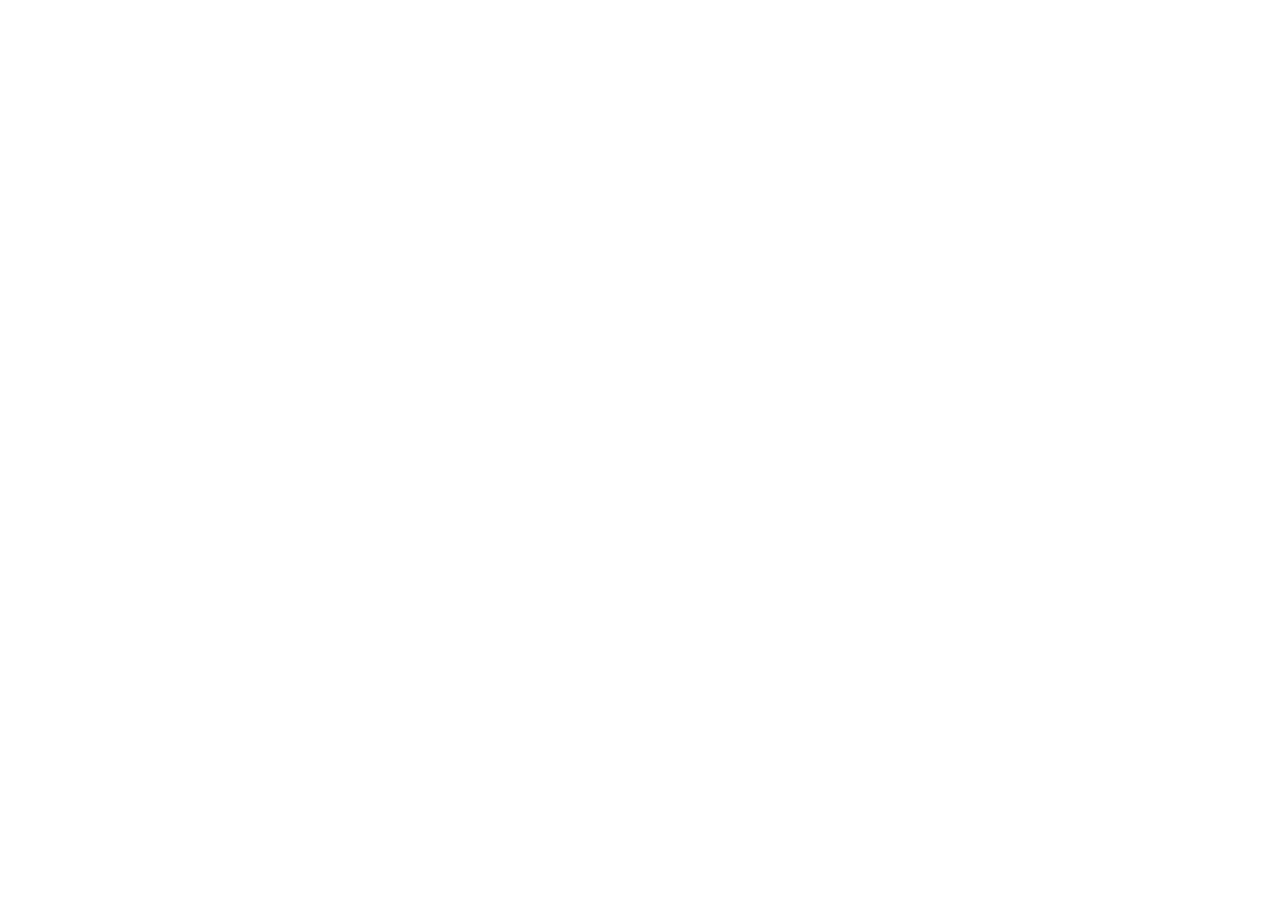
==== commit 86da8ea1: "Initial commit" ====
--- a/index.html
+++ b/index.html
@@ -1,1081 +1,33 @@
-<!DOCTYPE html>
+<!doctype html>
 <html lang="en">
-<head>
-  <meta charset="UTF-8" />
-  <meta name="viewport" content="width=device-width, initial-scale=1.0" />
-  <title>Chennai Airport Taxi | Best Cab Service Chennai | One Way Taxi Tamil Nadu — The All India Travels</title>
-  
-  <!-- SEO Meta Tags -->
-  <meta name="description" content="Book 24/7 Chennai Airport Taxi, One Way Outstation Cabs & Tamil Nadu Tour Packages. Lowest fares from Chennai International Airport (MAA) to Pondicherry, Tirupati, Madurai, Ooty & Bangalore. Call +91 93635 39853." />
-  <meta name="keywords" content="chennai airport taxi, best cab service chennai, one way taxi tamil nadu, airport cab chennai, outstation cabs chennai, taxi meenambakkam, chennai to pondicherry taxi, chennai to tirupati cab, car rental chennai airport, airport drop chennai" />
-  <meta name="author" content="The All India Travels" />
-  <meta name="robots" content="index, follow" />
-  <link rel="canonical" href="https://www.theallindiatravels.online/index.html" />
-
-  <!-- Open Graph / Social Meta Tags -->
-  <meta property="og:title" content="Chennai Airport Taxi | Best Cab Service Chennai — The All India Travels" />
-  <meta property="og:description" content="Chennai's #1 Airport Taxi & Outstation Cab Service. 24/7 reliable airport pickups, one-way outstation cabs across Tamil Nadu with transparent rates. Instant WhatsApp booking." />
-  <meta property="og:type" content="website" />
-  <meta property="og:url" content="https://www.theallindiatravels.online/index.html" />
-  <meta property="og:image" content="https://images.unsplash.com/photo-1582510003544-4d00b7f74220?w=1200&h=630&fit=crop" />
-  <meta property="og:site_name" content="The All India Travels" />
-  <meta name="twitter:card" content="summary_large_image" />
-  <meta name="twitter:title" content="Chennai Airport Taxi | The All India Travels" />
-  <meta name="twitter:description" content="24/7 airport transfers & outstation cabs from Chennai International Airport. Instant WhatsApp booking on +91 93635 39853." />
-  <meta name="twitter:image" content="https://images.unsplash.com/photo-1582510003544-4d00b7f74220?w=1200&h=630&fit=crop" />
-
-  <!-- Geo Meta Tags for Local SEO -->
-  <meta name="geo.region" content="IN-TN" />
-  <meta name="geo.placename" content="Chennai" />
-  <meta name="geo.position" content="12.9941;80.1709" />
-  <meta name="ICBM" content="12.9941, 80.1709" />
-
-  <!-- Google Fonts -->
-  <link rel="preconnect" href="https://fonts.googleapis.com" />
-  <link rel="preconnect" href="https://fonts.gstatic.com" crossorigin />
-  <link href="https://fonts.googleapis.com/css2?family=Poppins:wght@400;500;600;700;800;900&family=Playfair+Display:wght@600;700;800&display=swap" rel="stylesheet" />
-
-  <!-- Stylesheet -->
-  <link rel="stylesheet" href="css/style.css" />
-
-  <!-- Schema.org TaxiService Markup -->
-  <script type="application/ld+json">
-  {
-    "@context": "https://schema.org",
-    "@type": "TaxiService",
-    "@id": "https://www.theallindiatravels.online/#taxiservice",
-    "name": "The All India Travels Airport",
-    "alternateName": "The All India Travels",
-    "description": "Premier taxi and cab service provider based at Chennai International Airport (MAA). Specializing in 24/7 airport pickups & drops, one-way outstation taxi, intercity cab rentals, and South India temple tour packages.",
-    "url": "https://www.theallindiatravels.online",
-    "telephone": "+919363539853",
-    "email": "theallindiatravels@gmail.com",
-    "image": "https://images.unsplash.com/photo-1582510003544-4d00b7f74220?w=1200&h=630&fit=crop",
-    "priceRange": "₹₹",
-    "address": {
-      "@type": "PostalAddress",
-      "streetAddress": "International Airport, Pallavaram, Meenambakkam",
-      "addressLocality": "Chennai",
-      "addressRegion": "Tamil Nadu",
-      "postalCode": "600016",
-      "addressCountry": "IN"
-    },
-    "geo": {
-      "@type": "GeoCoordinates",
-      "latitude": "12.9941",
-      "longitude": "80.1709"
-    },
-    "openingHoursSpecification": {
-      "@type": "OpeningHoursSpecification",
-      "dayOfWeek": ["Monday","Tuesday","Wednesday","Thursday","Friday","Saturday","Sunday"],
-      "opens": "00:00",
-      "closes": "23:59"
-    },
-    "areaServed": [
-      { "@type": "City", "name": "Chennai" },
-      { "@type": "AdministrativeArea", "name": "Tamil Nadu" },
-      { "@type": "City", "name": "Pondicherry" },
-      { "@type": "City", "name": "Tirupati" },
-      { "@type": "City", "name": "Madurai" },
-      { "@type": "City", "name": "Ooty" },
-      { "@type": "City", "name": "Kodaikanal" },
-      { "@type": "City", "name": "Rameswaram" },
-      { "@type": "City", "name": "Kanyakumari" },
-      { "@type": "City", "name": "Bangalore" }
-    ],
-    "hasOfferCatalog": {
-      "@type": "OfferCatalog",
-      "name": "Taxi Services Catalog",
-      "itemListElement": [
-        {
-          "@type": "Offer",
-          "itemOffered": {
-            "@type": "Service",
-            "name": "Chennai Airport Taxi Pickup & Drop"
-          }
-        },
-        {
-          "@type": "Offer",
-          "itemOffered": {
-            "@type": "Service",
-            "name": "One Way Taxi Tamil Nadu"
-          }
-        },
-        {
-          "@type": "Offer",
-          "itemOffered": {
-            "@type": "Service",
-            "name": "Outstation Cab Service"
-          }
-        },
-        {
-          "@type": "Offer",
-          "itemOffered": {
-            "@type": "Service",
-            "name": "Tamil Nadu Temple Tour Packages"
-          }
-        }
-      ]
-    },
-    "aggregateRating": {
-      "@type": "AggregateRating",
-      "ratingValue": "4.9",
-      "reviewCount": "2850",
-      "bestRating": "5"
-    }
-  }
-  </script>
-</head>
-<body>
-
-<!-- Page Loader -->
-<div class="page-loader"><div class="loader-spinner"></div></div>
-<div class="scroll-progress"></div>
-
-<!-- Top Bar -->
-<div class="topbar">
-  <div class="container topbar-inner">
-    <div>🚖 Chennai's #1 Airport Taxi & Outstation Cab — Book Now!</div>
-    <div class="topbar-links">
-      <a href="tel:+919363539853">📞 +91 93635 39853</a>
-      <a href="https://wa.me/919363539853" target="_blank" rel="noopener noreferrer">💬 WhatsApp</a>
-    </div>
-  </div>
-</div>
-
-<!-- Header -->
-<header class="site-header">
-  <div class="container header-inner">
-    <a class="brand" href="index.html">
-      <span class="brand-logo">🚕</span>
-      <span class="brand-text">
-        <strong>The All India Travels</strong>
-        <small>AnyTime AnyWhere</small>
-      </span>
-    </a>
-    <nav class="nav-desktop" aria-label="Primary">
-      <ul>
-        <li><a href="index.html">Home</a></li>
-        <li><a href="services.html">Services</a></li>
-        <li><a href="routes.html">Routes & Fares</a></li>
-        <li><a href="tourist-places.html">Tourist Places</a></li>
-        <li><a href="about.html">About Us</a></li>
-        <li><a href="contact.html">Contact</a></li>
-      </ul>
-    </nav>
-    <div class="header-cta">
-      <a class="btn btn-outline btn-sm" href="https://wa.me/919363539853" target="_blank" rel="noopener noreferrer">💬 WhatsApp</a>
-      <a class="btn btn-primary btn-sm" href="contact.html">Book Now</a>
-    </div>
-    <button class="hamburger" aria-label="Toggle menu">
-      <span></span><span></span><span></span>
-    </button>
-  </div>
-</header>
-
-<!-- Mobile Nav -->
-<div class="mobile-nav">
-  <a href="index.html">Home</a>
-  <a href="services.html">Services</a>
-  <a href="routes.html">Routes & Fares</a>
-  <a href="tourist-places.html">Tourist Places</a>
-  <a href="about.html">About Us</a>
-  <a href="contact.html">Contact</a>
-  <a class="btn btn-whatsapp" href="https://wa.me/919363539853" target="_blank" rel="noopener noreferrer">💬 Book on WhatsApp</a>
-</div>
-
-<!-- ═══════════════ 1. HERO SECTION ═══════════════ -->
-<section class="hero">
-  <div class="hero-bg" style="background-image: url('https://images.unsplash.com/photo-1582510003544-4d00b7f74220?w=1600&q=80');"></div>
-  <div class="hero-overlay"></div>
-  <div class="container hero-grid">
-    
-    <!-- Hero Left: Content & Counters -->
-    <div class="hero-content fade-right">
-      <span class="section-label label-orange">✈️ 24/7 Chennai Airport Cab Service</span>
-      <h1>Chennai Airport Taxi & Outstation Cabs</h1>
-      <p class="hero-desc">
-        Experience seamless airport transfers from Chennai International Airport (MAA) and budget-friendly one-way outstation taxi rides across Tamil Nadu, Pondicherry, Tirupati & South India. Professional chauffeurs, spotless AC vehicles, and guaranteed on-time pickups.
-      </p>
-      
-      <div class="hero-buttons">
-        <a class="btn btn-whatsapp btn-lg" href="https://wa.me/919363539853?text=Hi%2C%20I%20need%20a%20taxi%20booking%20from%20Chennai%20Airport" target="_blank" rel="noopener noreferrer">
-          💬 Book on WhatsApp
-        </a>
-        <a class="btn btn-outline btn-lg" href="tel:+919363539853">
-          📞 Call +91 93635 39853
-        </a>
-      </div>
-
-      <!-- Animated Counters -->
-      <div class="hero-counters">
-        <div class="counter-box">
-          <span class="counter-num" data-count="10000" data-suffix="+">10,000+</span>
-          <span class="counter-label">Happy Customers</span>
-        </div>
-        <div class="counter-box">
-          <span class="counter-num" data-count="24" data-suffix="/7">24/7</span>
-          <span class="counter-label">Airport Service</span>
-        </div>
-        <div class="counter-box">
-          <span class="counter-num" data-count="50" data-suffix="+">50+</span>
-          <span class="counter-label">Popular Routes</span>
-        </div>
-      </div>
-    </div>
-
-    <!-- Hero Right: Booking Form -->
-    <div class="hero-booking fade-left">
-      <span class="section-label label-blue" style="margin-bottom:10px;">⚡ Quick Booking</span>
-      <h3>Book Your Cab Now</h3>
-      <p class="sub">Instant quote & direct WhatsApp confirmation in 60 seconds.</p>
-
-      <form id="hero-booking-form" class="form-grid">
-        <div class="form-row">
-          <div class="form-group">
-            <label class="form-label" for="h-name">Your Full Name</label>
-            <input class="form-input" type="text" id="h-name" placeholder="e.g. Anand Kumar" required />
-          </div>
-          <div class="form-group">
-            <label class="form-label" for="h-phone">Phone Number</label>
-            <input class="form-input" type="tel" id="h-phone" placeholder="e.g. 98765 43210" required />
-          </div>
-        </div>
-
-        <div class="form-row">
-          <div class="form-group">
-            <label class="form-label" for="h-pickup">Pickup Location</label>
-            <input class="form-input" type="text" id="h-pickup" placeholder="Chennai Airport / OMR / Anna Nagar" required />
-          </div>
-          <div class="form-group">
-            <label class="form-label" for="h-drop">Drop Destination</label>
-            <input class="form-input" type="text" id="h-drop" placeholder="Pondicherry / Tirupati / City" required />
-          </div>
-        </div>
-
-        <div class="form-row">
-          <div class="form-group">
-            <label class="form-label" for="h-date">Travel Date & Time</label>
-            <input class="form-input" type="text" id="h-date" placeholder="Today / Tomorrow 10:30 AM" required />
-          </div>
-          <div class="form-group">
-            <label class="form-label" for="h-trip">Trip Type</label>
-            <select class="form-select" id="h-trip" required>
-              <option value="Airport Pickup">Airport Pickup (MAA)</option>
-              <option value="Airport Drop">Airport Drop (MAA)</option>
-              <option value="One Way Taxi">One Way Outstation Taxi</option>
-              <option value="Round Trip Outstation">Round Trip Outstation</option>
-              <option value="Local Chennai Rental">Local Chennai Hourly Package</option>
-              <option value="Temple Tour">Temple Tour Package</option>
-            </select>
-          </div>
-        </div>
-
-        <button type="submit" class="btn btn-whatsapp btn-block btn-lg" style="margin-top:6px;">
-          💬 Book Instantly on WhatsApp
-        </button>
-      </form>
-    </div>
-
-  </div>
-</section>
-
-<!-- ═══════════════ 2. SERVICES OVERVIEW ═══════════════ -->
-<section class="section bg-gradient-1" id="services">
-  <div class="container">
-    <div class="text-center fade-up">
-      <span class="section-label label-orange">Our Cab Offerings</span>
-      <h2 class="section-title">Premium Taxi Services in Chennai</h2>
-      <p class="section-subtitle mx-auto">
-        Whether you are stepping off a flight at Meenambakkam or heading across Tamil Nadu for a holiday, we deliver prompt, comfortable rides at the guaranteed best rates.
-      </p>
-    </div>
-
-    <div class="grid-3 stagger" style="margin-top:50px;">
-      <!-- Service 1: Airport Taxi -->
-      <div class="card service-card fade-up">
-        <div class="card-icon icon-orange">✈️</div>
-        <h3>Airport Taxi Transfers</h3>
-        <p>
-          Hassle-free 24/7 airport pickup and drop at Chennai International Airport (MAA). Live flight tracking, zero waiting charges for delayed arrivals, and meet-and-greet service.
-        </p>
-        <span class="svc-price">Starting from ₹699</span>
-      </div>
-
-      <!-- Service 2: One Way Taxi -->
-      <div class="card service-card fade-up">
-        <div class="card-icon icon-blue">🛣️</div>
-        <h3>One Way Outstation Taxi</h3>
-        <p>
-          Save up to 40% on intercity travel across Tamil Nadu. Pay only for the one-side distance with no return fare penalties. Chennai to Pondicherry, Tirupati, Vellore & more.
-        </p>
-        <span class="svc-price">Starting from ₹1,800</span>
-      </div>
-
-      <!-- Service 3: Outstation Cabs -->
-      <div class="card service-card fade-up">
-        <div class="card-icon icon-green">🚗</div>
-        <h3>Round-Trip Outstation Cabs</h3>
-        <p>
-          Comfortable outstation rides for family vacations, business visits, and weekend getaways. Well-maintained Sedans, Ertiga, and Innova Crysta with seasoned highway drivers.
-        </p>
-        <span class="svc-price">Starting from ₹12/km</span>
-      </div>
-
-      <!-- Service 4: Temple Tours -->
-      <div class="card service-card fade-up">
-        <div class="card-icon icon-amber">🛕</div>
-        <h3>South Indian Temple Tours</h3>
-        <p>
-          Tailor-made pilgrimage tour packages covering Tirupati Balaji, Kanchipuram, Madurai Meenakshi, Rameswaram, Thanjavur Big Temple, and Kumbakonam Navagraha circuits.
-        </p>
-        <span class="svc-price">Starting from ₹2,999</span>
-      </div>
-
-      <!-- Service 5: Holiday Trips -->
-      <div class="card service-card fade-up">
-        <div class="card-icon icon-pink">🏖️</div>
-        <h3>Holiday & Hill Station Trips</h3>
-        <p>
-          Scenic holiday road trips to Ooty, Kodaikanal, Yercaud, Mahabalipuram, and Pondicherry beach promenades. Custom multi-day itineraries with flexible halt points.
-        </p>
-        <span class="svc-price">Starting from ₹3,499</span>
-      </div>
-
-      <!-- Service 6: Corporate Travel -->
-      <div class="card service-card fade-up">
-        <div class="card-icon icon-purple">💼</div>
-        <h3>Corporate & Executive Travel</h3>
-        <p>
-          Dedicated executive fleets for business travelers, IT corridors (OMR, Guindy, DLF Cybercity, Mahindra World City), conference delegates, and monthly corporate rentals with GST invoicing.
-        </p>
-        <span class="svc-price">Custom Corporate Tariffs</span>
-      </div>
-    </div>
-
-    <div class="text-center" style="margin-top:40px;">
-      <a class="btn btn-primary" href="services.html">Explore All Service Packages →</a>
-    </div>
-  </div>
-</section>
-
-<!-- ═══════════════ 3. HOW IT WORKS ═══════════════ -->
-<section class="section bg-gradient-radial">
-  <div class="container">
-    <div class="text-center fade-up">
-      <span class="section-label label-green">Simple & Effortless</span>
-      <h2 class="section-title">How It Works in 4 Quick Steps</h2>
-      <p class="section-subtitle mx-auto">
-        Booking your Chennai airport taxi or outstation cab takes less than a minute. No complex app downloads required.
-      </p>
-    </div>
-
-    <div class="steps-grid stagger" style="margin-top:60px;">
-      <!-- Step 1 -->
-      <div class="step-item fade-up">
-        <div class="step-num icon-orange" style="background:linear-gradient(135deg,var(--primary),var(--primary-dark));">1</div>
-        <h4>WhatsApp or Call</h4>
-        <p>Message your pickup point, flight arrival time, or drop destination to +91 93635 39853.</p>
-      </div>
-
-      <!-- Step 2 -->
-      <div class="step-item fade-up">
-        <div class="step-num icon-blue" style="background:linear-gradient(135deg,var(--secondary),var(--secondary-dark));">2</div>
-        <h4>Confirm Booking</h4>
-        <p>Get an immediate all-inclusive transparent fare quote. Confirm instantly with driver details sent to your phone.</p>
-      </div>
-
-      <!-- Step 3 -->
-      <div class="step-item fade-up">
-        <div class="step-num icon-purple" style="background:linear-gradient(135deg,var(--purple),#6D28D9);">3</div>
-        <h4>Driver Arrives</h4>
-        <p>Your polite, uniformed chauffeur arrives at the airport terminal or doorstep 15 minutes ahead of schedule.</p>
-      </div>
-
-      <!-- Step 4 -->
-      <div class="step-item fade-up">
-        <div class="step-num icon-green" style="background:linear-gradient(135deg,var(--green),#059669);">4</div>
-        <h4>Enjoy Your Ride</h4>
-        <p>Relax in a chilled, spotless vehicle. Pay after trip completion via GPay, PhonePe, Card, or Cash.</p>
-      </div>
-    </div>
-  </div>
-</section>
-
-<!-- ═══════════════ 4. POPULAR ROUTES PREVIEW ═══════════════ -->
-<section class="section bg-gradient-2" id="routes">
-  <div class="container">
-    <div class="text-center fade-up">
-      <span class="section-label label-blue">Top Destinations</span>
-      <h2 class="section-title">Popular Routes & Transparent Fares</h2>
-      <p class="section-subtitle mx-auto">
-        Fixed, upfront fares with no surprise surcharges. Direct pickups from Chennai International Airport terminal or anywhere in Chennai city.
-      </p>
-    </div>
-
-    <div class="grid-2 stagger" style="margin-top:50px;">
-      <!-- Route 1 -->
-      <div class="route-card fade-up">
-        <div class="route-info">
-          <h4>Chennai Airport → Pondicherry</h4>
-          <span>Scenic ECR Coastway • Approx 3.5 Hours</span>
-          <div><span class="route-tag tag-popular">Most Popular</span></div>
-        </div>
-        <div class="route-meta">
-          <div class="route-dist">155 km</div>
-          <div class="route-price">₹2,499</div>
-        </div>
-      </div>
-
-      <!-- Route 2 -->
-      <div class="route-card fade-up">
-        <div class="route-info">
-          <h4>Chennai Airport → Tirupati Balaji</h4>
-          <span>Pilgrim Express • Same Day Darshan / Return</span>
-          <div><span class="route-tag tag-popular">Top Pilgrim Route</span></div>
-        </div>
-        <div class="route-meta">
-          <div class="route-dist">140 km</div>
-          <div class="route-price">₹2,799</div>
-        </div>
-      </div>
-
-      <!-- Route 3 -->
-      <div class="route-card fade-up">
-        <div class="route-info">
-          <h4>Chennai Airport → Vellore Golden Temple</h4>
-          <span>NH48 Highway • Sripuram & VIT Campus</span>
-          <div><span class="route-tag tag-oneway">One Way Available</span></div>
-        </div>
-        <div class="route-meta">
-          <div class="route-dist">135 km</div>
-          <div class="route-price">₹2,399</div>
-        </div>
-      </div>
-
-      <!-- Route 4 -->
-      <div class="route-card fade-up">
-        <div class="route-info">
-          <h4>Chennai Airport → Mahabalipuram</h4>
-          <span>ECR Coastal Strip • Shore Temple & Beach</span>
-          <div><span class="route-tag tag-daily">Day Excursion</span></div>
-        </div>
-        <div class="route-meta">
-          <div class="route-dist">55 km</div>
-          <div class="route-price">₹1,299</div>
-        </div>
-      </div>
-
-      <!-- Route 5 -->
-      <div class="route-card fade-up">
-        <div class="route-info">
-          <h4>Chennai Airport → Kanchipuram</h4>
-          <span>Silk City & Historic Shiva-Vishnu Temples</span>
-          <div><span class="route-tag tag-oneway">One Way Available</span></div>
-        </div>
-        <div class="route-meta">
-          <div class="route-dist">75 km</div>
-          <div class="route-price">₹1,599</div>
-        </div>
-      </div>
-
-      <!-- Route 6 -->
-      <div class="route-card fade-up">
-        <div class="route-info">
-          <h4>Chennai Airport → Madurai Meenakshi</h4>
-          <span>Grand South Express • AC Sedan / Innova</span>
-          <div><span class="route-tag tag-popular">Family Favorite</span></div>
-        </div>
-        <div class="route-meta">
-          <div class="route-dist">460 km</div>
-          <div class="route-price">₹6,499</div>
-        </div>
-      </div>
-
-      <!-- Route 7 -->
-      <div class="route-card fade-up">
-        <div class="route-info">
-          <h4>Chennai Airport → Bangalore Electronic City</h4>
-          <span>Interstate Corridor • Safe Night Travel</span>
-          <div><span class="route-tag tag-custom">Interstate Cab</span></div>
-        </div>
-        <div class="route-meta">
-          <div class="route-dist">330 km</div>
-          <div class="route-price">₹4,899</div>
-        </div>
-      </div>
-
-      <!-- Route 8 -->
-      <div class="route-card fade-up">
-        <div class="route-info">
-          <h4>Chennai Airport → Ooty Nilgiris</h4>
-          <span>Queen of Hill Stations • Mountain Ghat Pro Chauffeur</span>
-          <div><span class="route-tag tag-new">Holiday Special</span></div>
-        </div>
-        <div class="route-meta">
-          <div class="route-dist">560 km</div>
-          <div class="route-price">₹8,499</div>
-        </div>
-      </div>
-    </div>
-
-    <div class="text-center" style="margin-top:40px;">
-      <a class="btn btn-outline" href="routes.html">View All 50+ Routes & Detailed Fare Chart →</a>
-    </div>
-  </div>
-</section>
-
-<!-- ═══════════════ 5. TOURIST PLACES PREVIEW ═══════════════ -->
-<section class="section bg-gradient-1" id="tourist-places">
-  <div class="container">
-    <div class="text-center fade-up">
-      <span class="section-label label-pink">Explore South India</span>
-      <h2 class="section-title">Must-Visit Tourist Places Near Chennai</h2>
-      <p class="section-subtitle mx-auto">
-        Discover heritage monuments, pristine coastal beaches, misty hill stations, and spiritual landmarks with our custom holiday packages.
-      </p>
-    </div>
-
-    <div class="grid-4 stagger" style="margin-top:50px;">
-      <!-- Place 1 -->
-      <a class="place-card fade-up" href="tourist-places.html">
-        <img src="https://images.unsplash.com/photo-1582510003544-4d00b7f74220?w=600&q=80" alt="Pondicherry Promenade and French Quarter" loading="lazy" />
-        <div class="place-overlay">
-          <h4>Pondicherry</h4>
-          <p class="place-desc">French Quarter, Auroville & White Town beaches • 155 km</p>
-          <span class="place-fare">From ₹2,499</span>
-        </div>
-      </a>
-
-      <!-- Place 2 -->
-      <a class="place-card fade-up" href="tourist-places.html">
-        <img src="https://images.unsplash.com/photo-1600100397608-f010f443b351?w=600&q=80" alt="Mahabalipuram Shore Temple" loading="lazy" />
-        <div class="place-overlay">
-          <h4>Mahabalipuram</h4>
-          <p class="place-desc">UNESCO Shore Temple & Pancha Rathas rock art • 55 km</p>
-          <span class="place-fare">From ₹1,299</span>
-        </div>
-      </a>
-
-      <!-- Place 3 -->
-      <a class="place-card fade-up" href="tourist-places.html">
-        <img src="https://images.unsplash.com/photo-1609766418204-94aae0ecfddc?w=600&q=80" alt="Tirupati Balaji Temple" loading="lazy" />
-        <div class="place-overlay">
-          <h4>Tirupati Balaji</h4>
-          <p class="place-desc">Sacred Seven Hills & Lord Venkateswara Shrine • 140 km</p>
-          <span class="place-fare">From ₹2,799</span>
-        </div>
-      </a>
-
-      <!-- Place 4 -->
-      <a class="place-card fade-up" href="tourist-places.html">
-        <img src="https://images.unsplash.com/photo-1621609764095-b32bbe35cf3a?w=600&q=80" alt="Kanchipuram Temples" loading="lazy" />
-        <div class="place-overlay">
-          <h4>Kanchipuram</h4>
-          <p class="place-desc">Ancient Dravidian temples & world-famous silk sarees • 75 km</p>
-          <span class="place-fare">From ₹1,599</span>
-        </div>
-      </a>
-
-      <!-- Place 5 -->
-      <a class="place-card fade-up" href="tourist-places.html">
-        <img src="https://images.unsplash.com/photo-1590050752117-238cb0fb12b1?w=600&q=80" alt="Madurai Meenakshi Temple" loading="lazy" />
-        <div class="place-overlay">
-          <h4>Madurai</h4>
-          <p class="place-desc">Magnificent Meenakshi Amman Temple & cultural heart • 460 km</p>
-          <span class="place-fare">From ₹6,499</span>
-        </div>
-      </a>
-
-      <!-- Place 6 -->
-      <a class="place-card fade-up" href="tourist-places.html">
-        <img src="https://images.unsplash.com/photo-1589182373726-e4f658ab50f0?w=600&q=80" alt="Ooty Nilgiri Hills" loading="lazy" />
-        <div class="place-overlay">
-          <h4>Ooty Nilgiris</h4>
-          <p class="place-desc">Tea gardens, botanical wonders & cool mountain breezes • 560 km</p>
-          <span class="place-fare">From ₹8,499</span>
-        </div>
-      </a>
-
-      <!-- Place 7 -->
-      <a class="place-card fade-up" href="tourist-places.html">
-        <img src="https://images.unsplash.com/photo-1506744038136-46273834b3fb?w=600&q=80" alt="Kodaikanal Lake and Pine Forest" loading="lazy" />
-        <div class="place-overlay">
-          <h4>Kodaikanal</h4>
-          <p class="place-desc">Princess of Hill Stations, misty lakes & scenic viewpoints • 520 km</p>
-          <span class="place-fare">From ₹7,999</span>
-        </div>
-      </a>
-
-      <!-- Place 8 -->
-      <a class="place-card fade-up" href="tourist-places.html">
-        <img src="https://images.unsplash.com/photo-1588416936097-41850ab3d86d?w=600&q=80" alt="Rameswaram Temple and Ocean" loading="lazy" />
-        <div class="place-overlay">
-          <h4>Rameswaram</h4>
-          <p class="place-desc">Pamban Sea Bridge, holy teerthams & Dhanushkodi tip • 570 km</p>
-          <span class="place-fare">From ₹8,999</span>
-        </div>
-      </a>
-    </div>
-
-    <div class="text-center" style="margin-top:40px;">
-      <a class="btn btn-primary" href="tourist-places.html">Explore Detailed Travel Guides & Itineraries →</a>
-    </div>
-  </div>
-</section>
-
-<!-- ═══════════════ 6. STATS BAR ═══════════════ -->
-<section class="stats-bar">
-  <div class="container">
-    <div class="stats-grid">
-      <div class="stat-item fade-up">
-        <span class="stat-num" data-count="10000" data-suffix="+">10,000+</span>
-        <div class="stat-label">Delighted Travelers Served</div>
-      </div>
-      <div class="stat-item fade-up">
-        <span class="stat-num" data-count="50" data-suffix="+">50+</span>
-        <div class="stat-label">Intercity & Interstate Routes</div>
-      </div>
-      <div class="stat-item fade-up">
-        <span class="stat-num" data-count="4" data-prefix="★ 4.9 / " data-suffix=" (2.8k)">★ 4.9 / 5</span>
-        <div class="stat-label">Justdial & Google Reviews</div>
-      </div>
-      <div class="stat-item fade-up">
-        <span class="stat-num" data-count="24" data-suffix="/7">24/7</span>
-        <div class="stat-label">Customer Support & Live Dispatch</div>
-      </div>
-    </div>
-  </div>
-</section>
-
-<!-- ═══════════════ 7. WHY CHOOSE US ═══════════════ -->
-<section class="section bg-gradient-2" id="why-us">
-  <div class="container">
-    <div class="text-center fade-up">
-      <span class="section-label label-orange">The All India Travels Edge</span>
-      <h2 class="section-title">Why Chennai Chooses Our Airport Taxi</h2>
-      <p class="section-subtitle mx-auto">
-        We blend punctual airport logistics with premium comfort, transparent rates, and trusted local Tamil Nadu expertise.
-      </p>
-    </div>
-
-    <div class="grid-4 stagger" style="margin-top:50px;">
-      <!-- Card 1 -->
-      <div class="why-card fade-up">
-        <span class="why-icon">💰</span>
-        <h4>Guaranteed Best Fares</h4>
-        <p>Zero hidden surcharges, no peak pricing tricks, and upfront all-inclusive rate quotes before every journey.</p>
-      </div>
-
-      <!-- Card 2 -->
-      <div class="why-card fade-up">
-        <span class="why-icon">⏰</span>
-        <h4>24/7 Round-the-Clock</h4>
-        <p>Early morning 3 AM red-eye flight or midnight landing at Meenambakkam — your cab will be waiting at the terminal curb.</p>
-      </div>
-
-      <!-- Card 3 -->
-      <div class="why-card fade-up">
-        <span class="why-icon">👨‍✈️</span>
-        <h4>Polite & Verified Drivers</h4>
-        <p>Licensed, background-checked chauffeurs with deep route knowledge across Tamil Nadu highways and city shortcuts.</p>
-      </div>
-
-      <!-- Card 4 -->
-      <div class="why-card fade-up">
-        <span class="why-icon">💬</span>
-        <h4>Instant WhatsApp Booking</h4>
-        <p>Skip cumbersome mobile apps. Send a WhatsApp ping and get driver details & live status in 30 seconds.</p>
-      </div>
-
-      <!-- Card 5 -->
-      <div class="why-card fade-up">
-        <span class="why-icon">✨</span>
-        <h4>Spotless, Sanitized Fleet</h4>
-        <p>Every Sedan, SUV, and Tempo Traveler undergoes thorough interior sanitization and AC filter inspection before pickup.</p>
-      </div>
-
-      <!-- Card 6 -->
-      <div class="why-card fade-up">
-        <span class="why-icon">🛬</span>
-        <h4>Live Flight Tracking</h4>
-        <p>We monitor your flight status in real time. If your arrival is delayed, our driver automatically adjusts his schedule without extra fees.</p>
-      </div>
-
-      <!-- Card 7 -->
-      <div class="why-card fade-up">
-        <span class="why-icon">👨‍👩‍👧‍👦</span>
-        <h4>Family & Senior Friendly</h4>
-        <p>Generous boot space for multiple luggage bags, smooth highway driving, and gentle assistance for elderly passengers.</p>
-      </div>
-
-      <!-- Card 8 -->
-      <div class="why-card fade-up">
-        <span class="why-icon">🔄</span>
-        <h4>Dedicated One-Way Fares</h4>
-        <p>Never pay double for empty return journeys. Our dedicated one-way drops save you 30% to 40% on outstation travel.</p>
-      </div>
-    </div>
-  </div>
-</section>
-
-<!-- ═══════════════ 8. REVIEWS & TESTIMONIALS ═══════════════ -->
-<section class="section bg-gradient-radial" id="reviews">
-  <div class="container">
-    <div class="text-center fade-up">
-      <span class="section-label label-amber">Verified Testimonials</span>
-      <h2 class="section-title">What Our Travelers Say About Us</h2>
-      <p class="section-subtitle mx-auto">
-        Rated 4.9/5 across thousands of journeys from Chennai Airport to destinations throughout South India.
-      </p>
-    </div>
-
-    <div class="grid-3 stagger" style="margin-top:50px;">
-      <!-- Review 1 -->
-      <div class="review-card fade-up">
-        <div class="review-stars">★★★★★</div>
-        <p class="review-text">
-          "Booked an airport cab for my family arriving from Dubai at 2:30 AM. The driver was already standing outside the terminal with a name board. Clean Dzire car, very polite driver, and zero surge pricing. Highly recommended!"
-        </p>
-        <div class="review-author">Dr. Arvind Swaminathan</div>
-        <div class="review-route">Chennai Airport Pickup → Anna Nagar</div>
-      </div>
-
-      <!-- Review 2 -->
-      <div class="review-card fade-up">
-        <div class="review-stars">★★★★★</div>
-        <p class="review-text">
-          "Took a one-way cab from Chennai International Airport to Pondicherry White Town. The quote was ₹2,499 all inclusive. Smooth drive down ECR, good music, and spotless AC sedan. Booking over WhatsApp was effortless!"
-        </p>
-        <div class="review-author">Priya Narayanan</div>
-        <div class="review-route">Chennai Airport → Pondicherry White Town</div>
-      </div>
-
-      <!-- Review 3 -->
-      <div class="review-card fade-up">
-        <div class="review-stars">★★★★★</div>
-        <p class="review-text">
-          "Our Tirupati Balaji pilgrimage was arranged flawlessly by The All India Travels. Driver Suresh was deeply knowledgeable about temple darshan timings, toll gates, and good highway vegetarian restaurants. Top tier service!"
-        </p>
-        <div class="review-author">Rajesh Subramaniam</div>
-        <div class="review-route">Chennai Airport → Tirupati Balaji Round Trip</div>
-      </div>
-
-      <!-- Review 4 -->
-      <div class="review-card fade-up">
-        <div class="review-stars">★★★★★</div>
-        <p class="review-text">
-          "As a solo female traveler landing late at night in Chennai, safety was my #1 concern. Driver Murugan was exceptionally courteous, tracked my flight, and verified OTP before starting. I felt completely safe throughout the ride."
-        </p>
-        <div class="review-author">Ananya Hegde</div>
-        <div class="review-route">Meenambakkam Airport → OMR IT Corridor</div>
-      </div>
-
-      <!-- Review 5 -->
-      <div class="review-card fade-up">
-        <div class="review-stars">★★★★★</div>
-        <p class="review-text">
-          "Hired an Innova Crysta for a 4-day Tamil Nadu heritage trip: Chennai - Thanjavur - Madurai - Rameswaram. Vehicle was in showroom condition. Transparent billing with printed receipts. Outstanding experience for our family."
-        </p>
-        <div class="review-author">Karthik Venkataraman</div>
-        <div class="review-route">Chennai → Madurai & Rameswaram Tour</div>
-      </div>
-
-      <!-- Review 6 -->
-      <div class="review-card fade-up">
-        <div class="review-stars">★★★★★</div>
-        <p class="review-text">
-          "Visiting India for the first time from the UK. The All India Travels provided prompt airport reception and took us to Mahabalipuram and Kanchipuram. Driver spoke fluent English and made our trip stress-free. 10/10 service!"
-        </p>
-        <div class="review-author">David Miller</div>
-        <div class="review-route">UK Tourist — Mahabalipuram & Kanchipuram Excursion</div>
-      </div>
-    </div>
-  </div>
-</section>
-
-<!-- ═══════════════ 9. FAQ SECTION ═══════════════ -->
-<section class="section bg-gradient-1" id="faq">
-  <div class="container">
-    <div class="text-center fade-up">
-      <span class="section-label label-orange">Got Questions?</span>
-      <h2 class="section-title">Frequently Asked Questions</h2>
-      <p class="section-subtitle mx-auto">
-        Everything you need to know about Chennai Airport taxi bookings, one-way tariffs, fleet options, and flight delay policies.
-      </p>
-    </div>
-
-    <div class="grid-2 stagger" style="margin-top:50px;">
-      <!-- FAQ 1 -->
-      <div class="faq-item fade-up">
-        <div class="faq-q">
-          <span>How do I book an airport taxi from Chennai Airport (MAA)?</span>
-          <div class="faq-toggle">+</div>
-        </div>
-        <div class="faq-a">
-          Booking is instant and simple! You can click our WhatsApp button or call +91 93635 39853 with your flight number and arrival time. Our dispatch team will immediately send your driver name, car number, and live tracking link before you exit the terminal gates.
-        </div>
-      </div>
-
-      <!-- FAQ 2 -->
-      <div class="faq-item fade-up">
-        <div class="faq-q">
-          <span>What happens if my flight to Chennai is delayed?</span>
-          <div class="faq-toggle">+</div>
-        </div>
-        <div class="faq-a">
-          We monitor all incoming domestic and international flight statuses in real time. If your flight is delayed or rescheduled, your chauffeur adjusts arrival accordingly. There are zero extra waiting charges or cancellation penalties for flight delays.
-        </div>
-      </div>
-
-      <!-- FAQ 3 -->
-      <div class="faq-item fade-up">
-        <div class="faq-q">
-          <span>How does One-Way Outstation Taxi work? Do I pay return fare?</span>
-          <div class="faq-toggle">+</div>
-        </div>
-        <div class="faq-a">
-          No! With our specialized One-Way Taxi service, you only pay for the exact one-side distance traveled from Chennai Airport to your destination (such as Pondicherry, Vellore, Tirupati, or Bangalore). You never pay for empty return kilometers.
-        </div>
-      </div>
-
-      <!-- FAQ 4 -->
-      <div class="faq-item fade-up">
-        <div class="faq-q">
-          <span>Are your taxi fares fixed or metered? Are tolls included?</span>
-          <div class="faq-toggle">+</div>
-        </div>
-        <div class="faq-a">
-          We provide 100% upfront, transparent fares with no hidden surcharges. Our package rates clearly specify whether highway toll gates, parking, and driver allowances are included so you never face unpleasant surprises at journey end.
-        </div>
-      </div>
-
-      <!-- FAQ 5 -->
-      <div class="faq-item fade-up">
-        <div class="faq-q">
-          <span>What vehicle models are available in your Chennai cab fleet?</span>
-          <div class="faq-toggle">+</div>
-        </div>
-        <div class="faq-a">
-          We maintain an extensive, pristine fleet: Comfort Sedans (Maruti Dzire, Hyundai Aura, Honda Amaze), Premium SUVs (Toyota Innova Crysta, Maruti Ertiga), and Luxury Urbania / Tempo Travelers (12 to 20 seaters) for large tourist groups.
-        </div>
-      </div>
-
-      <!-- FAQ 6 -->
-      <div class="faq-item fade-up">
-        <div class="faq-q">
-          <span>Do I need to book in advance or are cabs ready on the spot?</span>
-          <div class="faq-toggle">+</div>
-        </div>
-        <div class="faq-a">
-          While we always recommend booking 2 to 4 hours in advance for guaranteed vehicle preference, we maintain ready standby cabs at Chennai International Airport (Meenambakkam) available 24/7 for instant on-demand dispatches.
-        </div>
-      </div>
-    </div>
-  </div>
-</section>
-
-<!-- ═══════════════ 10. CONTACT SECTION ═══════════════ -->
-<section class="section bg-gradient-2" id="contact">
-  <div class="container">
-    <div class="text-center fade-up">
-      <span class="section-label label-green">Get In Touch</span>
-      <h2 class="section-title">Contact Us & Book Your Ride</h2>
-      <p class="section-subtitle mx-auto">
-        Reach our 24/7 central desk at Chennai Airport. We are always ready to assist with airport pickups, outstation trips, and custom travel packages.
-      </p>
-    </div>
-
-    <div class="grid-2 contact-grid" style="margin-top:50px;">
-      <!-- Contact Info Card -->
-      <div class="contact-info-card fade-left">
-        <div class="brand" style="margin-bottom:20px;">
-          <span class="brand-logo">🚕</span>
-          <span class="brand-text">
-            <strong>The All India Travels</strong>
-            <small>AnyTime AnyWhere</small>
-          </span>
-        </div>
-
-        <p style="color:var(--text-muted);margin-bottom:24px;font-size:.92rem;">
-          Chennai's most dependable airport transfer and outstation cab provider. Operating 24/7 directly from Chennai International Airport terminal hub.
-        </p>
-
-        <div class="contact-item">
-          <div class="ci-icon ci-icon-phone">📞</div>
-          <div>
-            <div class="ci-label">Call Us 24/7</div>
-            <div class="ci-value"><a href="tel:+919363539853">+91 93635 39853</a></div>
-          </div>
-        </div>
-
-        <div class="contact-item">
-          <div class="ci-icon ci-icon-wa">💬</div>
-          <div>
-            <div class="ci-label">WhatsApp Quick Booking</div>
-            <div class="ci-value"><a href="https://wa.me/919363539853" target="_blank" rel="noopener noreferrer">+91 93635 39853</a></div>
-          </div>
-        </div>
-
-        <div class="contact-item">
-          <div class="ci-icon ci-icon-email">✉️</div>
-          <div>
-            <div class="ci-label">Email Support</div>
-            <div class="ci-value"><a href="mailto:theallindiatravels@gmail.com">theallindiatravels@gmail.com</a></div>
-          </div>
-        </div>
-
-        <div class="contact-item">
-          <div class="ci-icon ci-icon-loc">📍</div>
-          <div>
-            <div class="ci-label">Airport Address</div>
-            <div class="ci-value">International Airport, Pallavaram, Meenambakkam, Chennai, Tamil Nadu 600016</div>
-          </div>
-        </div>
-
-        <div class="contact-item">
-          <div class="ci-icon ci-icon-time">⏰</div>
-          <div>
-            <div class="ci-label">Service Hours</div>
-            <div class="ci-value">24 Hours / 7 Days a Week / 365 Days a Year</div>
-          </div>
-        </div>
-      </div>
-
-      <!-- Booking / Enquiry Form Card -->
-      <div class="form-card fade-right">
-        <span class="section-label label-orange" style="margin-bottom:10px;">Booking & Enquiry</span>
-        <h3>Send Travel Details</h3>
-        <p class="sub">Receive an instant fare quote & confirmation on WhatsApp.</p>
-
-        <form id="contact-form" class="form-grid">
-          <div class="form-row">
-            <div class="form-group">
-              <label class="form-label" for="c-name">Full Name</label>
-              <input class="form-input" type="text" id="c-name" placeholder="Your name" required />
-            </div>
-            <div class="form-group">
-              <label class="form-label" for="c-phone">Phone Number</label>
-              <input class="form-input" type="tel" id="c-phone" placeholder="Mobile / WhatsApp number" required />
-            </div>
-          </div>
-
-          <div class="form-row">
-            <div class="form-group">
-              <label class="form-label" for="c-pickup">Pickup Point</label>
-              <input class="form-input" type="text" id="c-pickup" placeholder="Chennai Airport / Address" required />
-            </div>
-            <div class="form-group">
-              <label class="form-label" for="c-drop">Destination</label>
-              <input class="form-input" type="text" id="c-drop" placeholder="Drop location / City" required />
-            </div>
-          </div>
-
-          <div class="form-row">
-            <div class="form-group">
-              <label class="form-label" for="c-date">Date & Time</label>
-              <input class="form-input" type="text" id="c-date" placeholder="Travel date & time" required />
-            </div>
-            <div class="form-group">
-              <label class="form-label" for="c-trip">Trip Category</label>
-              <select class="form-select" id="c-trip" required>
-                <option value="Airport Pickup">Airport Pickup</option>
-                <option value="Airport Drop">Airport Drop</option>
-                <option value="One-Way Outstation">One-Way Outstation</option>
-                <option value="Round Trip Outstation">Round Trip Outstation</option>
-                <option value="Local Chennai Rental">Local Chennai Rental</option>
-                <option value="Temple / Holiday Tour">Temple / Holiday Tour</option>
-              </select>
-            </div>
-          </div>
-
-          <div class="form-group">
-            <label class="form-label" for="c-msg">Additional Requirements (Optional)</label>
-            <textarea class="form-textarea" id="c-msg" placeholder="Flight number, passenger count, preferred car type (Sedan / Innova Crysta), luggage details..."></textarea>
-          </div>
-
-          <button type="submit" class="btn btn-whatsapp btn-block btn-lg">
-            💬 Send Enquiry on WhatsApp
-          </button>
-        </form>
-      </div>
-    </div>
-  </div>
-</section>
-
-<!-- ═══════════════ 11. GOOGLE MAPS EMBED ═══════════════ -->
-<section style="padding:0;overflow:hidden;">
-  <div class="map-wrapper">
-    <iframe
-      src="https://www.google.com/maps/embed?pb=!1m18!1m12!1m3!1d3887.7538058229873!2d80.16832627589633!3d12.987626014524102!2m3!1f0!2f0!3f0!3m2!1i1024!2i768!4f13.1!3m3!1m2!1s0x3a525e07662c1451%3A0x6a21394c86ebf4cb!2sChennai%20International%20Airport!5e0!3m2!1sen!2sin!4v1710486000000!5m2!1sen!2sin"
-      width="100%"
-      height="400"
-      style="border:0;"
-      allowfullscreen=""
-      loading="lazy"
-      referrerpolicy="no-referrer-when-downgrade"
-      title="Chennai International Airport Location Map">
-    </iframe>
-  </div>
-</section>
-
-<!-- Footer -->
-<footer class="footer">
-  <div class="container">
-    <div class="footer-grid">
-      <div class="footer-brand">
-        <div class="brand">
-          <span class="brand-logo" style="width:44px;height:44px;font-size:1.2rem;">🚕</span>
-          <span class="brand-text"><strong>The All India Travels</strong><small>AnyTime AnyWhere</small></span>
-        </div>
-        <p>Chennai's most trusted taxi service. Airport transfers, outstation cabs, one-way taxi & Tamil Nadu tours — 24/7.</p>
-        <div style="margin-top:16px;"><a class="btn btn-whatsapp btn-sm" href="https://wa.me/919363539853" target="_blank" rel="noopener noreferrer">💬 WhatsApp Us</a></div>
-      </div>
-      <div>
-        <h5>Services</h5>
-        <div class="footer-links">
-          <a href="services.html">Airport Taxi</a>
-          <a href="services.html">One Way Taxi</a>
-          <a href="services.html">Outstation Cabs</a>
-          <a href="services.html">Temple Tours</a>
-          <a href="services.html">Corporate Travel</a>
-        </div>
-      </div>
-      <div>
-        <h5>Popular Routes</h5>
-        <div class="footer-links">
-          <a href="routes.html">Chennai → Pondicherry</a>
-          <a href="routes.html">Chennai → Tirupati</a>
-          <a href="routes.html">Chennai → Madurai</a>
-          <a href="routes.html">Chennai → Ooty</a>
-          <a href="routes.html">Chennai → Kanyakumari</a>
-        </div>
-      </div>
-      <div>
-        <h5>Contact</h5>
-        <div class="footer-links">
-          <a href="tel:+919363539853">📞 +91 93635 39853</a>
-          <a href="https://wa.me/919363539853" target="_blank" rel="noopener noreferrer">💬 WhatsApp</a>
-          <a href="mailto:theallindiatravels@gmail.com">✉️ Email Us</a>
-          <a href="contact.html">📍 Chennai Airport, TN 600016</a>
-          <a href="https://jsdl.in/RSL-OTC1785735437" target="_blank" rel="noopener noreferrer">⭐ Rate on Justdial</a>
-        </div>
-      </div>
-    </div>
-    <div class="footer-bottom">
-      <div>© <span class="current-year"></span> The All India Travels Airport. All rights reserved.</div>
-      <div>Chennai Airport Taxi | Outstation Cab | One Way Taxi | Tamil Nadu Tours</div>
-    </div>
-  </div>
-</footer>
-
-<!-- Floating WhatsApp -->
-<a class="wa-float" href="https://wa.me/919363539853?text=Hi%2C%20I%20need%20a%20taxi%20booking" target="_blank" rel="noopener noreferrer" aria-label="Chat on WhatsApp">💬</a>
-
-<!-- Back to Top -->
-<button class="back-to-top" aria-label="Back to top">↑</button>
-
-<!-- Scripts -->
-<script src="js/main.js"></script>
-</body>
+  <head>
+    <meta charset="UTF-8" />
+    <link rel="icon" type="image/svg+xml" href="/vite.svg" />
+    <meta name="viewport" content="width=device-width, initial-scale=1.0" />
+    <title>Chennai Airport Taxi | Best Cab Service Chennai | One Way Taxi Tamil Nadu — The All India Travels</title>
+    <meta name="description" content="Chennai Airport Taxi & Outstation Cabs. 24/7 airport transfers from Chennai International Airport (MAA), one-way outstation taxi, temple tours, and holiday trips across Tamil Nadu, Pondicherry & South India. No surge pricing." />
+    <meta name="keywords" content="chennai airport taxi, chennai cab service, one way taxi chennai, outstation cab tamil nadu, airport pickup chennai, chennai to pondicherry taxi, chennai to tirupati cab" />
+    <meta name="robots" content="index, follow" />
+    <meta name="author" content="The All India Travels" />
+    <meta name="language" content="English" />
+    <meta name="geo.region" content="IN-TN" />
+    <meta name="geo.placename" content="Chennai, Tamil Nadu" />
+    <link rel="canonical" href="https://theallindiatravelsairport.com/" />
+    <link rel="sitemap" href="/sitemap.xml" />
+    <meta property="og:type" content="website" />
+    <meta property="og:site_name" content="The All India Travels" />
+    <meta property="og:title" content="Chennai Airport Taxi | Best Cab Service Chennai | One Way Taxi Tamil Nadu" />
+    <meta property="og:description" content="24/7 airport transfers from Chennai International Airport (MAA), one-way outstation taxi, temple tours, and holiday trips across Tamil Nadu, Pondicherry & South India. No surge pricing." />
+    <meta property="og:url" content="https://theallindiatravelsairport.com/" />
+    <meta property="og:image" content="https://images.pexels.com/photos/34405181/pexels-photo-34405181.jpeg?auto=compress&cs=tinysrgb&w=1200&h=630" />
+    <meta property="og:locale" content="en_IN" />
+    <meta name="twitter:card" content="summary_large_image" />
+    <meta name="twitter:title" content="Chennai Airport Taxi | Best Cab Service Chennai" />
+    <meta name="twitter:description" content="24/7 airport transfers, one-way outstation taxi, temple tours across Tamil Nadu & South India. No surge pricing." />
+    <meta name="twitter:image" content="https://images.pexels.com/photos/34405181/pexels-photo-34405181.jpeg?auto=compress&cs=tinysrgb&w=1200&h=630" />
+  </head>
+  <body>
+    <div id="root"></div>
+    <script type="module" src="/src/main.tsx"></script>
+  </body>
 </html>
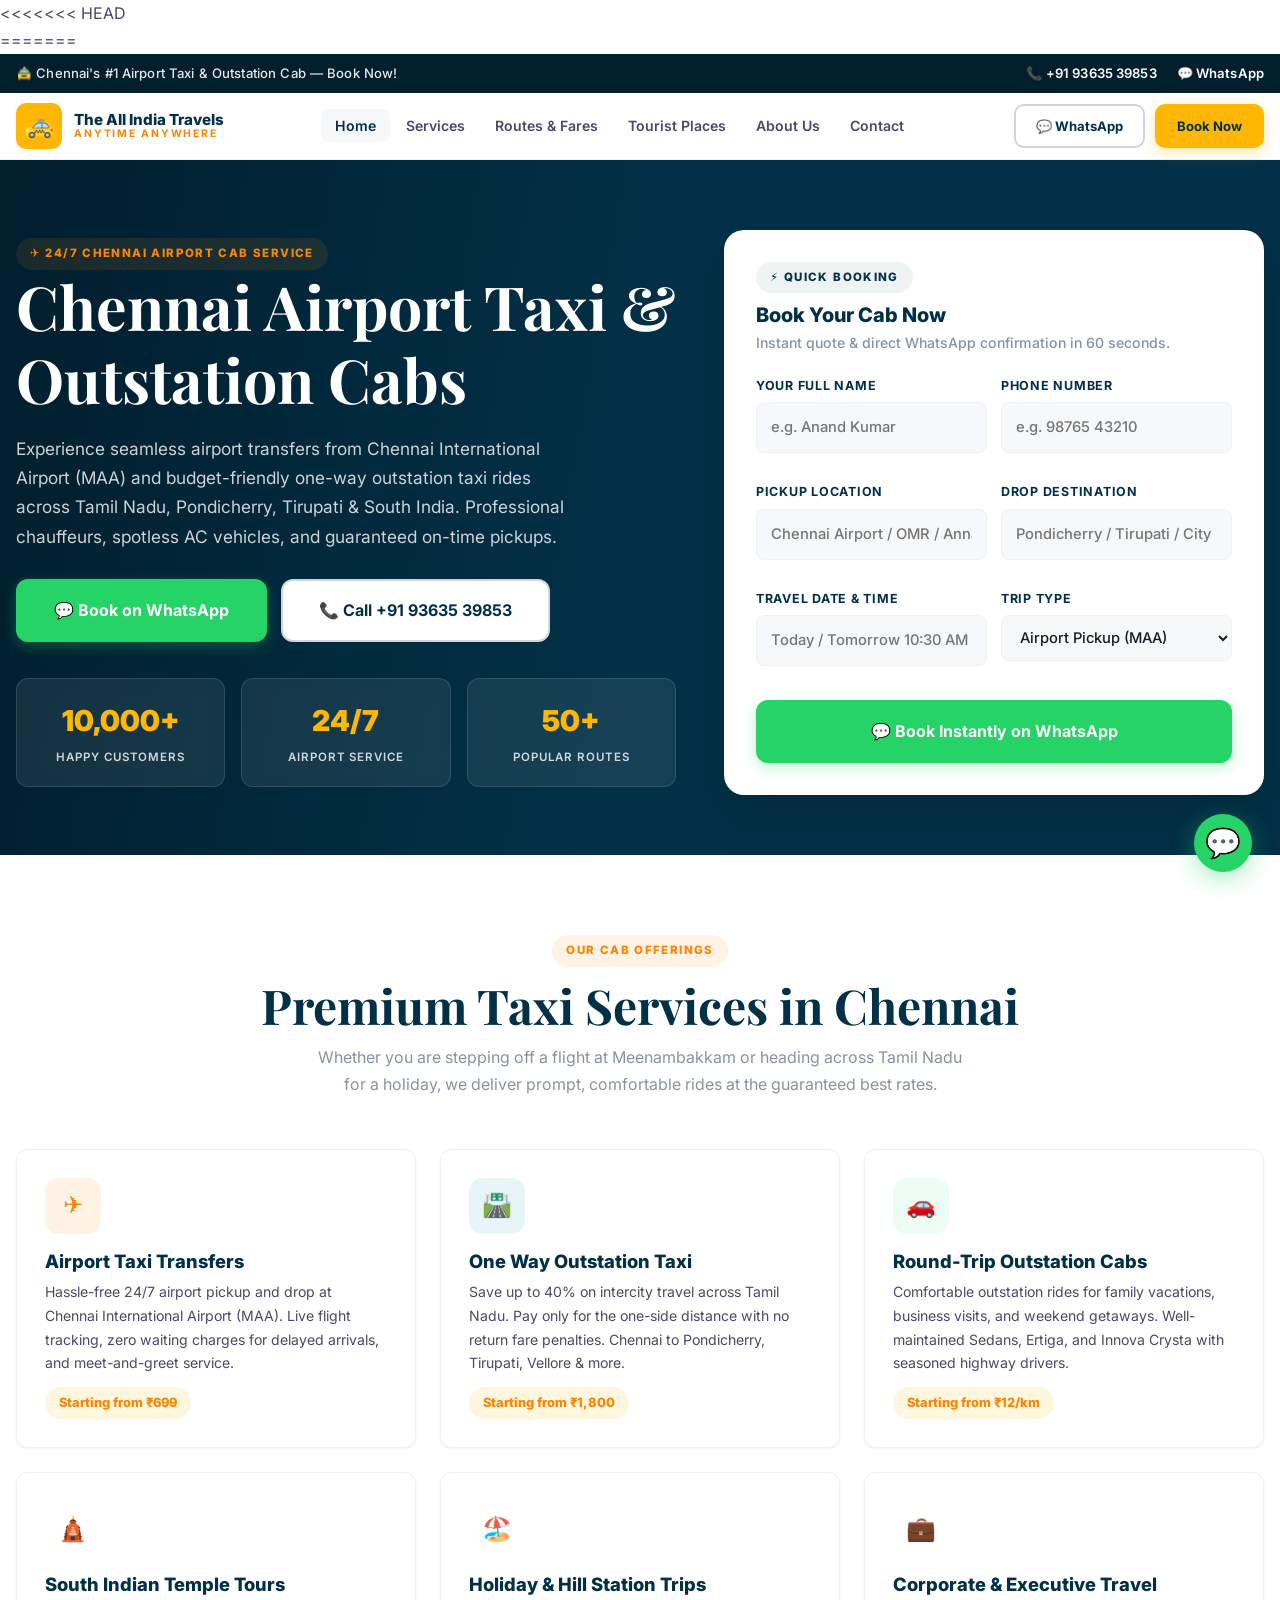
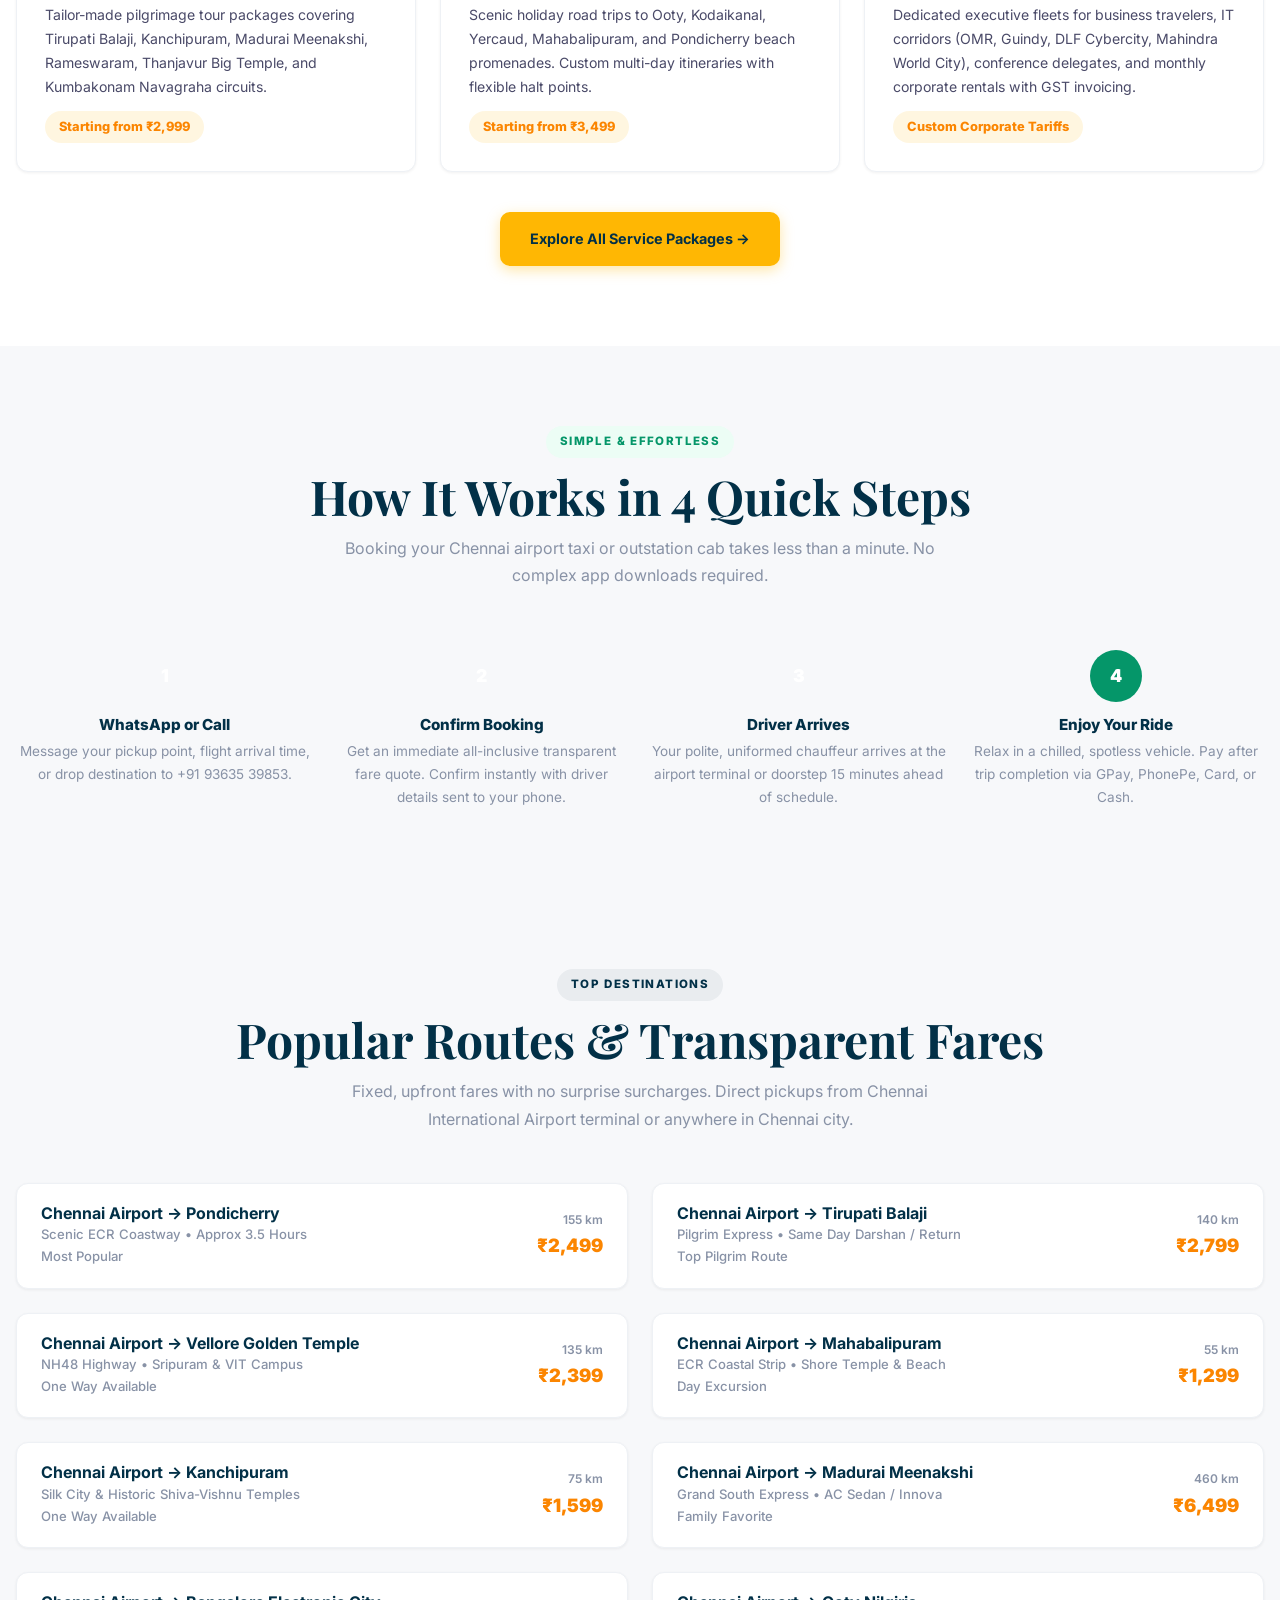
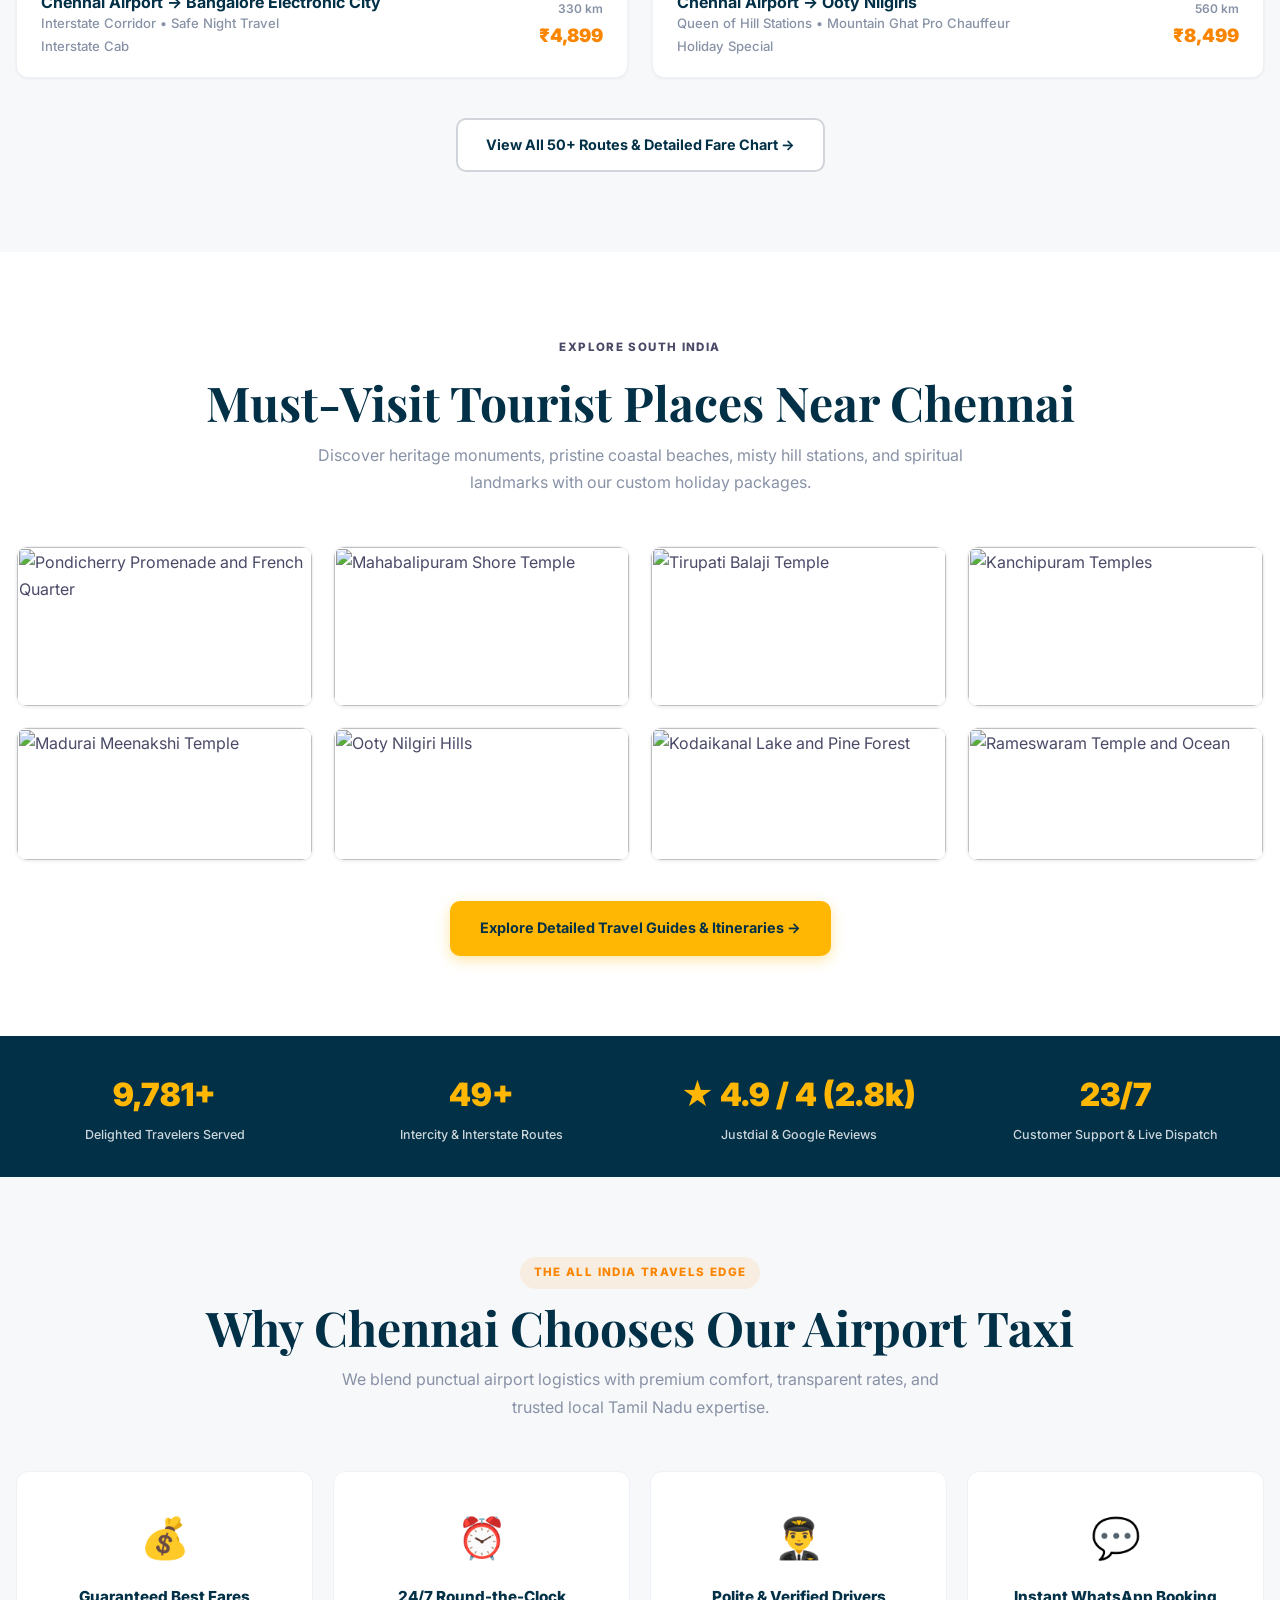
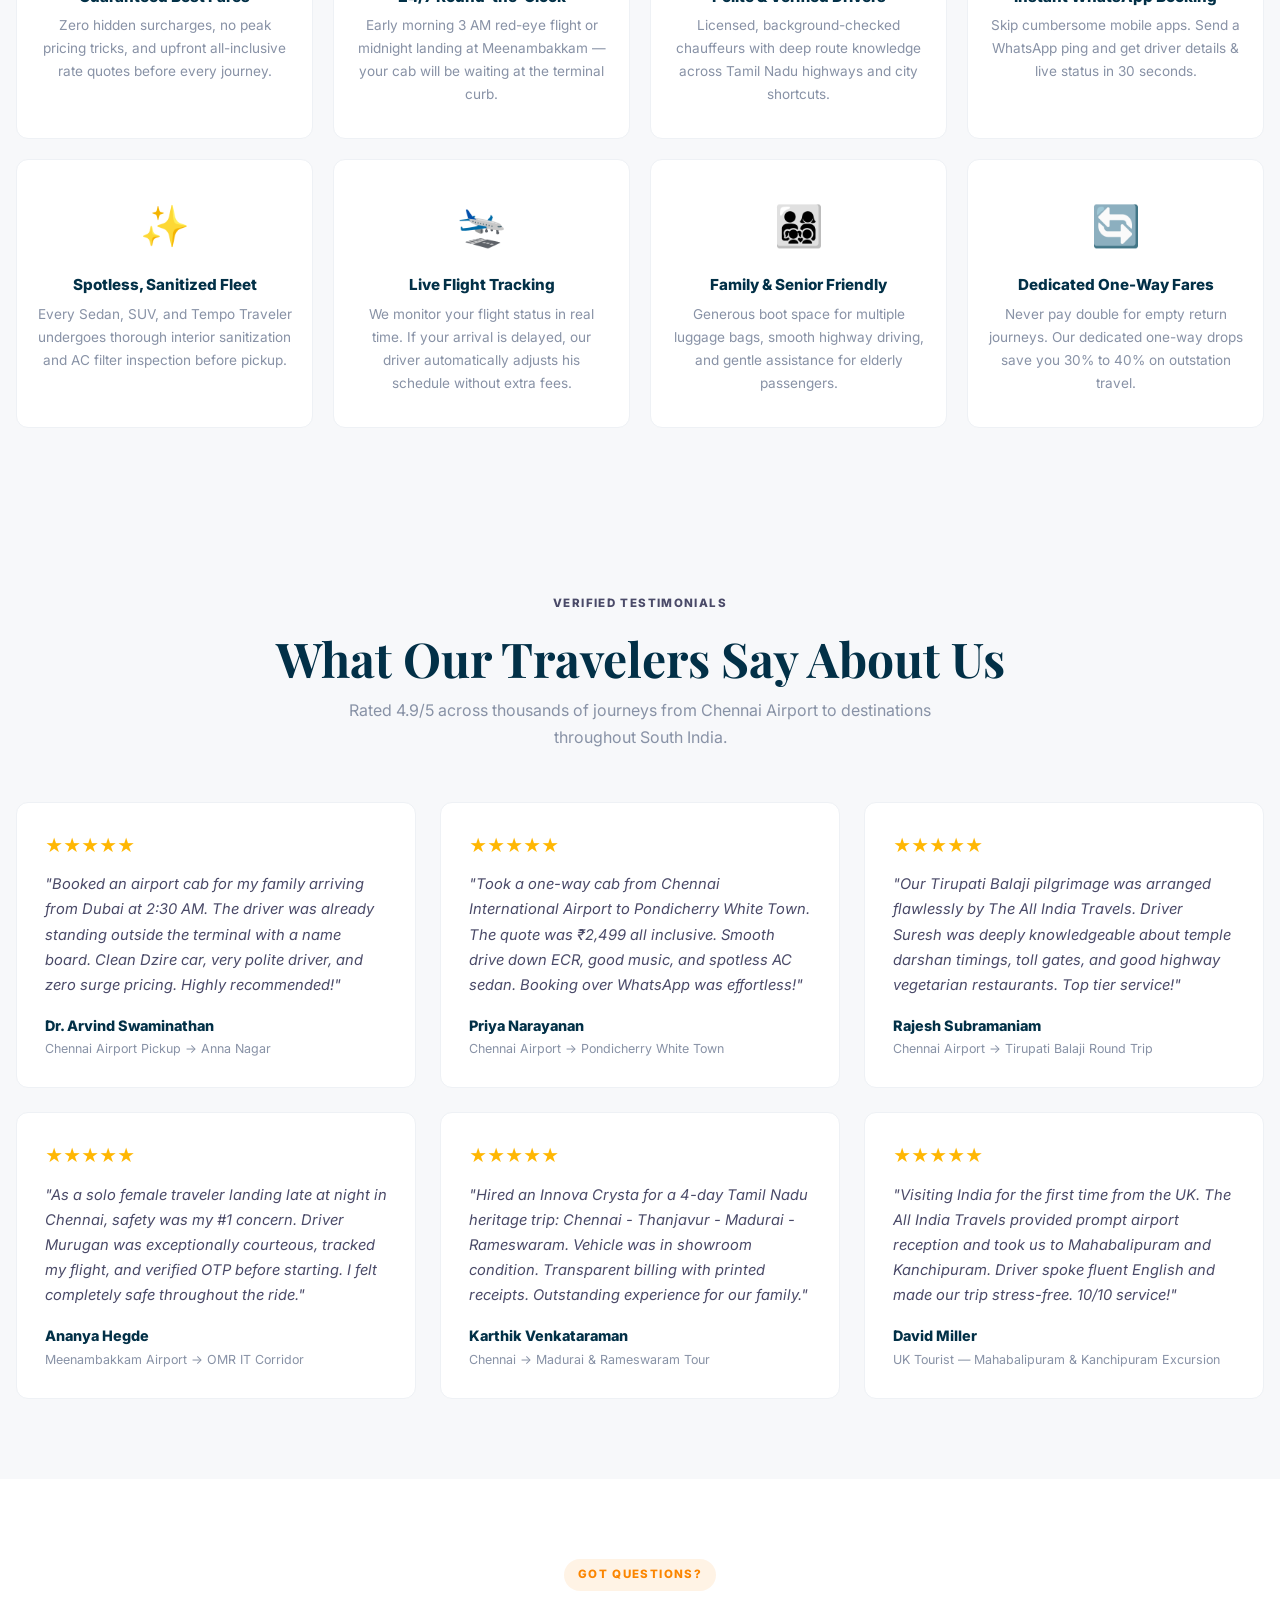
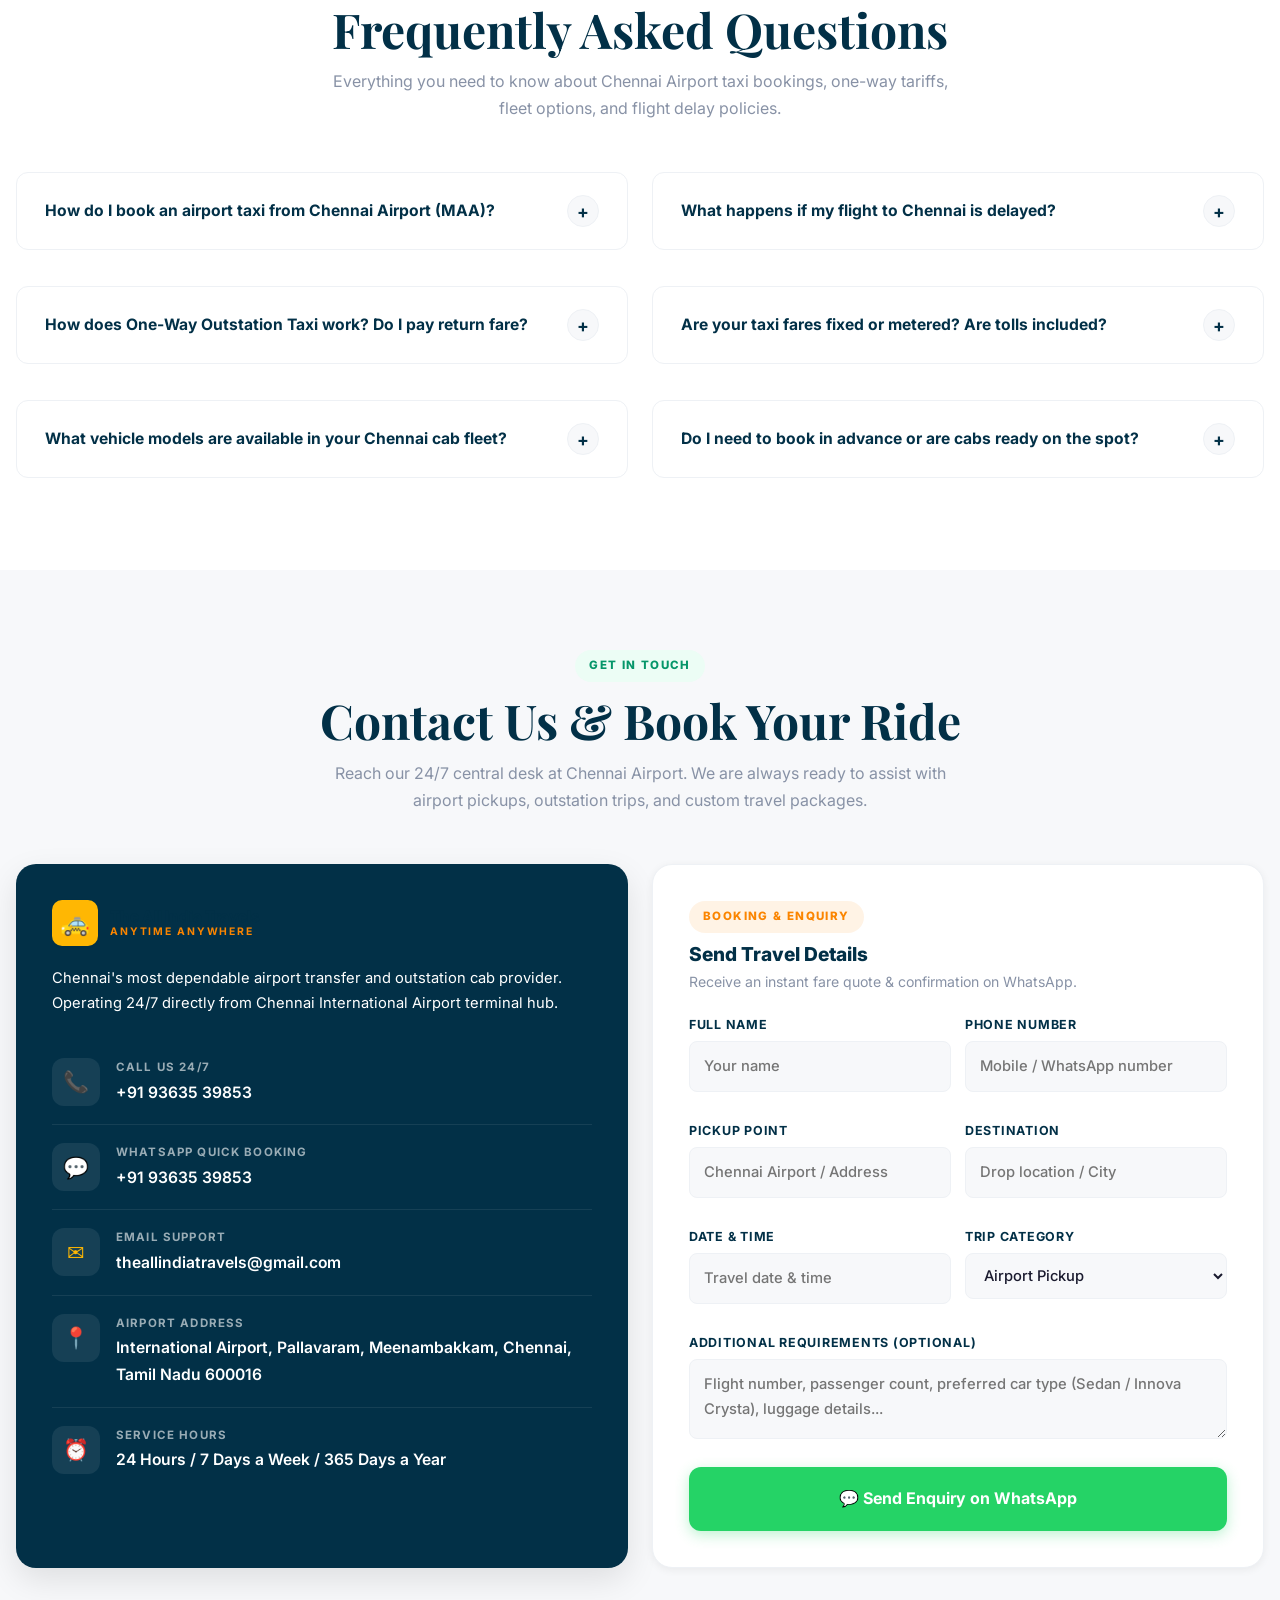
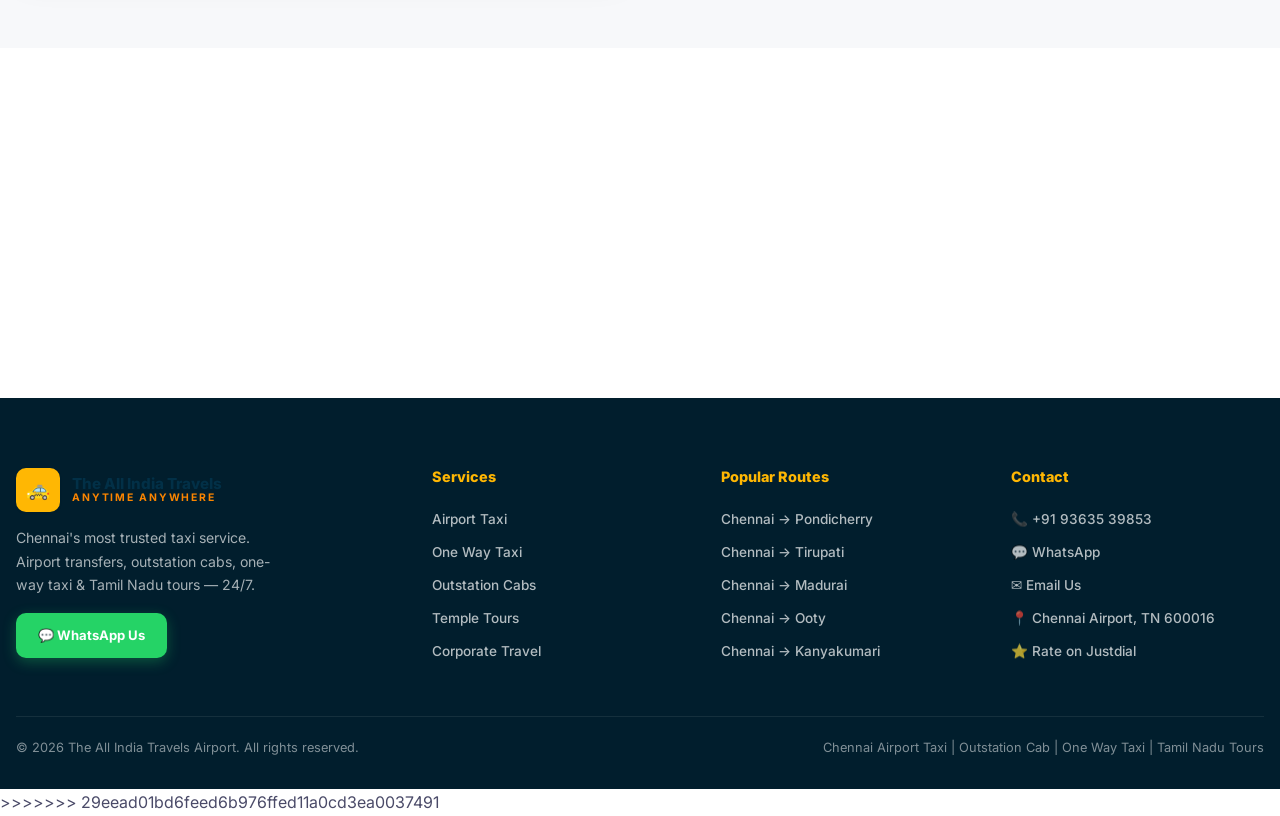
==== commit 69945375: "Resolved conflict in index.html" ====
--- a/index.html
+++ b/index.html
@@ -1,3 +1,4 @@
+<<<<<<< HEAD
 <!doctype html>
 <html lang="en">
   <head>
@@ -30,4 +31,1086 @@
     <div id="root"></div>
     <script type="module" src="/src/main.tsx"></script>
   </body>
+=======
+<!DOCTYPE html>
+<html lang="en">
+<head>
+  <meta charset="UTF-8" />
+  <meta name="viewport" content="width=device-width, initial-scale=1.0" />
+  <title>Chennai Airport Taxi | Best Cab Service Chennai | One Way Taxi Tamil Nadu — The All India Travels</title>
+  
+  <!-- SEO Meta Tags -->
+  <meta name="description" content="Book 24/7 Chennai Airport Taxi, One Way Outstation Cabs & Tamil Nadu Tour Packages. Lowest fares from Chennai International Airport (MAA) to Pondicherry, Tirupati, Madurai, Ooty & Bangalore. Call +91 93635 39853." />
+  <meta name="keywords" content="chennai airport taxi, best cab service chennai, one way taxi tamil nadu, airport cab chennai, outstation cabs chennai, taxi meenambakkam, chennai to pondicherry taxi, chennai to tirupati cab, car rental chennai airport, airport drop chennai" />
+  <meta name="author" content="The All India Travels" />
+  <meta name="robots" content="index, follow" />
+  <link rel="canonical" href="https://www.theallindiatravels.online/index.html" />
+
+  <!-- Open Graph / Social Meta Tags -->
+  <meta property="og:title" content="Chennai Airport Taxi | Best Cab Service Chennai — The All India Travels" />
+  <meta property="og:description" content="Chennai's #1 Airport Taxi & Outstation Cab Service. 24/7 reliable airport pickups, one-way outstation cabs across Tamil Nadu with transparent rates. Instant WhatsApp booking." />
+  <meta property="og:type" content="website" />
+  <meta property="og:url" content="https://www.theallindiatravels.online/index.html" />
+  <meta property="og:image" content="https://images.unsplash.com/photo-1582510003544-4d00b7f74220?w=1200&h=630&fit=crop" />
+  <meta property="og:site_name" content="The All India Travels" />
+  <meta name="twitter:card" content="summary_large_image" />
+  <meta name="twitter:title" content="Chennai Airport Taxi | The All India Travels" />
+  <meta name="twitter:description" content="24/7 airport transfers & outstation cabs from Chennai International Airport. Instant WhatsApp booking on +91 93635 39853." />
+  <meta name="twitter:image" content="https://images.unsplash.com/photo-1582510003544-4d00b7f74220?w=1200&h=630&fit=crop" />
+
+  <!-- Geo Meta Tags for Local SEO -->
+  <meta name="geo.region" content="IN-TN" />
+  <meta name="geo.placename" content="Chennai" />
+  <meta name="geo.position" content="12.9941;80.1709" />
+  <meta name="ICBM" content="12.9941, 80.1709" />
+
+  <!-- Google Fonts -->
+  <link rel="preconnect" href="https://fonts.googleapis.com" />
+  <link rel="preconnect" href="https://fonts.gstatic.com" crossorigin />
+  <link href="https://fonts.googleapis.com/css2?family=Poppins:wght@400;500;600;700;800;900&family=Playfair+Display:wght@600;700;800&display=swap" rel="stylesheet" />
+
+  <!-- Stylesheet -->
+  <link rel="stylesheet" href="css/style.css" />
+
+  <!-- Schema.org TaxiService Markup -->
+  <script type="application/ld+json">
+  {
+    "@context": "https://schema.org",
+    "@type": "TaxiService",
+    "@id": "https://www.theallindiatravels.online/#taxiservice",
+    "name": "The All India Travels Airport",
+    "alternateName": "The All India Travels",
+    "description": "Premier taxi and cab service provider based at Chennai International Airport (MAA). Specializing in 24/7 airport pickups & drops, one-way outstation taxi, intercity cab rentals, and South India temple tour packages.",
+    "url": "https://www.theallindiatravels.online",
+    "telephone": "+919363539853",
+    "email": "theallindiatravels@gmail.com",
+    "image": "https://images.unsplash.com/photo-1582510003544-4d00b7f74220?w=1200&h=630&fit=crop",
+    "priceRange": "₹₹",
+    "address": {
+      "@type": "PostalAddress",
+      "streetAddress": "International Airport, Pallavaram, Meenambakkam",
+      "addressLocality": "Chennai",
+      "addressRegion": "Tamil Nadu",
+      "postalCode": "600016",
+      "addressCountry": "IN"
+    },
+    "geo": {
+      "@type": "GeoCoordinates",
+      "latitude": "12.9941",
+      "longitude": "80.1709"
+    },
+    "openingHoursSpecification": {
+      "@type": "OpeningHoursSpecification",
+      "dayOfWeek": ["Monday","Tuesday","Wednesday","Thursday","Friday","Saturday","Sunday"],
+      "opens": "00:00",
+      "closes": "23:59"
+    },
+    "areaServed": [
+      { "@type": "City", "name": "Chennai" },
+      { "@type": "AdministrativeArea", "name": "Tamil Nadu" },
+      { "@type": "City", "name": "Pondicherry" },
+      { "@type": "City", "name": "Tirupati" },
+      { "@type": "City", "name": "Madurai" },
+      { "@type": "City", "name": "Ooty" },
+      { "@type": "City", "name": "Kodaikanal" },
+      { "@type": "City", "name": "Rameswaram" },
+      { "@type": "City", "name": "Kanyakumari" },
+      { "@type": "City", "name": "Bangalore" }
+    ],
+    "hasOfferCatalog": {
+      "@type": "OfferCatalog",
+      "name": "Taxi Services Catalog",
+      "itemListElement": [
+        {
+          "@type": "Offer",
+          "itemOffered": {
+            "@type": "Service",
+            "name": "Chennai Airport Taxi Pickup & Drop"
+          }
+        },
+        {
+          "@type": "Offer",
+          "itemOffered": {
+            "@type": "Service",
+            "name": "One Way Taxi Tamil Nadu"
+          }
+        },
+        {
+          "@type": "Offer",
+          "itemOffered": {
+            "@type": "Service",
+            "name": "Outstation Cab Service"
+          }
+        },
+        {
+          "@type": "Offer",
+          "itemOffered": {
+            "@type": "Service",
+            "name": "Tamil Nadu Temple Tour Packages"
+          }
+        }
+      ]
+    },
+    "aggregateRating": {
+      "@type": "AggregateRating",
+      "ratingValue": "4.9",
+      "reviewCount": "2850",
+      "bestRating": "5"
+    }
+  }
+  </script>
+</head>
+<body>
+
+<!-- Page Loader -->
+<div class="page-loader"><div class="loader-spinner"></div></div>
+<div class="scroll-progress"></div>
+
+<!-- Top Bar -->
+<div class="topbar">
+  <div class="container topbar-inner">
+    <div>🚖 Chennai's #1 Airport Taxi & Outstation Cab — Book Now!</div>
+    <div class="topbar-links">
+      <a href="tel:+919363539853">📞 +91 93635 39853</a>
+      <a href="https://wa.me/919363539853" target="_blank" rel="noopener noreferrer">💬 WhatsApp</a>
+    </div>
+  </div>
+</div>
+
+<!-- Header -->
+<header class="site-header">
+  <div class="container header-inner">
+    <a class="brand" href="index.html">
+      <span class="brand-logo">🚕</span>
+      <span class="brand-text">
+        <strong>The All India Travels</strong>
+        <small>AnyTime AnyWhere</small>
+      </span>
+    </a>
+    <nav class="nav-desktop" aria-label="Primary">
+      <ul>
+        <li><a href="index.html">Home</a></li>
+        <li><a href="services.html">Services</a></li>
+        <li><a href="routes.html">Routes & Fares</a></li>
+        <li><a href="tourist-places.html">Tourist Places</a></li>
+        <li><a href="about.html">About Us</a></li>
+        <li><a href="contact.html">Contact</a></li>
+      </ul>
+    </nav>
+    <div class="header-cta">
+      <a class="btn btn-outline btn-sm" href="https://wa.me/919363539853" target="_blank" rel="noopener noreferrer">💬 WhatsApp</a>
+      <a class="btn btn-primary btn-sm" href="contact.html">Book Now</a>
+    </div>
+    <button class="hamburger" aria-label="Toggle menu">
+      <span></span><span></span><span></span>
+    </button>
+  </div>
+</header>
+
+<!-- Mobile Nav -->
+<div class="mobile-nav">
+  <a href="index.html">Home</a>
+  <a href="services.html">Services</a>
+  <a href="routes.html">Routes & Fares</a>
+  <a href="tourist-places.html">Tourist Places</a>
+  <a href="about.html">About Us</a>
+  <a href="contact.html">Contact</a>
+  <a class="btn btn-whatsapp" href="https://wa.me/919363539853" target="_blank" rel="noopener noreferrer">💬 Book on WhatsApp</a>
+</div>
+
+<!-- ═══════════════ 1. HERO SECTION ═══════════════ -->
+<section class="hero">
+  <div class="hero-bg" style="background-image: url('https://images.unsplash.com/photo-1582510003544-4d00b7f74220?w=1600&q=80');"></div>
+  <div class="hero-overlay"></div>
+  <div class="container hero-grid">
+    
+    <!-- Hero Left: Content & Counters -->
+    <div class="hero-content fade-right">
+      <span class="section-label label-orange">✈️ 24/7 Chennai Airport Cab Service</span>
+      <h1>Chennai Airport Taxi & Outstation Cabs</h1>
+      <p class="hero-desc">
+        Experience seamless airport transfers from Chennai International Airport (MAA) and budget-friendly one-way outstation taxi rides across Tamil Nadu, Pondicherry, Tirupati & South India. Professional chauffeurs, spotless AC vehicles, and guaranteed on-time pickups.
+      </p>
+      
+      <div class="hero-buttons">
+        <a class="btn btn-whatsapp btn-lg" href="https://wa.me/919363539853?text=Hi%2C%20I%20need%20a%20taxi%20booking%20from%20Chennai%20Airport" target="_blank" rel="noopener noreferrer">
+          💬 Book on WhatsApp
+        </a>
+        <a class="btn btn-outline btn-lg" href="tel:+919363539853">
+          📞 Call +91 93635 39853
+        </a>
+      </div>
+
+      <!-- Animated Counters -->
+      <div class="hero-counters">
+        <div class="counter-box">
+          <span class="counter-num" data-count="10000" data-suffix="+">10,000+</span>
+          <span class="counter-label">Happy Customers</span>
+        </div>
+        <div class="counter-box">
+          <span class="counter-num" data-count="24" data-suffix="/7">24/7</span>
+          <span class="counter-label">Airport Service</span>
+        </div>
+        <div class="counter-box">
+          <span class="counter-num" data-count="50" data-suffix="+">50+</span>
+          <span class="counter-label">Popular Routes</span>
+        </div>
+      </div>
+    </div>
+
+    <!-- Hero Right: Booking Form -->
+    <div class="hero-booking fade-left">
+      <span class="section-label label-blue" style="margin-bottom:10px;">⚡ Quick Booking</span>
+      <h3>Book Your Cab Now</h3>
+      <p class="sub">Instant quote & direct WhatsApp confirmation in 60 seconds.</p>
+
+      <form id="hero-booking-form" class="form-grid">
+        <div class="form-row">
+          <div class="form-group">
+            <label class="form-label" for="h-name">Your Full Name</label>
+            <input class="form-input" type="text" id="h-name" placeholder="e.g. Anand Kumar" required />
+          </div>
+          <div class="form-group">
+            <label class="form-label" for="h-phone">Phone Number</label>
+            <input class="form-input" type="tel" id="h-phone" placeholder="e.g. 98765 43210" required />
+          </div>
+        </div>
+
+        <div class="form-row">
+          <div class="form-group">
+            <label class="form-label" for="h-pickup">Pickup Location</label>
+            <input class="form-input" type="text" id="h-pickup" placeholder="Chennai Airport / OMR / Anna Nagar" required />
+          </div>
+          <div class="form-group">
+            <label class="form-label" for="h-drop">Drop Destination</label>
+            <input class="form-input" type="text" id="h-drop" placeholder="Pondicherry / Tirupati / City" required />
+          </div>
+        </div>
+
+        <div class="form-row">
+          <div class="form-group">
+            <label class="form-label" for="h-date">Travel Date & Time</label>
+            <input class="form-input" type="text" id="h-date" placeholder="Today / Tomorrow 10:30 AM" required />
+          </div>
+          <div class="form-group">
+            <label class="form-label" for="h-trip">Trip Type</label>
+            <select class="form-select" id="h-trip" required>
+              <option value="Airport Pickup">Airport Pickup (MAA)</option>
+              <option value="Airport Drop">Airport Drop (MAA)</option>
+              <option value="One Way Taxi">One Way Outstation Taxi</option>
+              <option value="Round Trip Outstation">Round Trip Outstation</option>
+              <option value="Local Chennai Rental">Local Chennai Hourly Package</option>
+              <option value="Temple Tour">Temple Tour Package</option>
+            </select>
+          </div>
+        </div>
+
+        <button type="submit" class="btn btn-whatsapp btn-block btn-lg" style="margin-top:6px;">
+          💬 Book Instantly on WhatsApp
+        </button>
+      </form>
+    </div>
+
+  </div>
+</section>
+
+<!-- ═══════════════ 2. SERVICES OVERVIEW ═══════════════ -->
+<section class="section bg-gradient-1" id="services">
+  <div class="container">
+    <div class="text-center fade-up">
+      <span class="section-label label-orange">Our Cab Offerings</span>
+      <h2 class="section-title">Premium Taxi Services in Chennai</h2>
+      <p class="section-subtitle mx-auto">
+        Whether you are stepping off a flight at Meenambakkam or heading across Tamil Nadu for a holiday, we deliver prompt, comfortable rides at the guaranteed best rates.
+      </p>
+    </div>
+
+    <div class="grid-3 stagger" style="margin-top:50px;">
+      <!-- Service 1: Airport Taxi -->
+      <div class="card service-card fade-up">
+        <div class="card-icon icon-orange">✈️</div>
+        <h3>Airport Taxi Transfers</h3>
+        <p>
+          Hassle-free 24/7 airport pickup and drop at Chennai International Airport (MAA). Live flight tracking, zero waiting charges for delayed arrivals, and meet-and-greet service.
+        </p>
+        <span class="svc-price">Starting from ₹699</span>
+      </div>
+
+      <!-- Service 2: One Way Taxi -->
+      <div class="card service-card fade-up">
+        <div class="card-icon icon-blue">🛣️</div>
+        <h3>One Way Outstation Taxi</h3>
+        <p>
+          Save up to 40% on intercity travel across Tamil Nadu. Pay only for the one-side distance with no return fare penalties. Chennai to Pondicherry, Tirupati, Vellore & more.
+        </p>
+        <span class="svc-price">Starting from ₹1,800</span>
+      </div>
+
+      <!-- Service 3: Outstation Cabs -->
+      <div class="card service-card fade-up">
+        <div class="card-icon icon-green">🚗</div>
+        <h3>Round-Trip Outstation Cabs</h3>
+        <p>
+          Comfortable outstation rides for family vacations, business visits, and weekend getaways. Well-maintained Sedans, Ertiga, and Innova Crysta with seasoned highway drivers.
+        </p>
+        <span class="svc-price">Starting from ₹12/km</span>
+      </div>
+
+      <!-- Service 4: Temple Tours -->
+      <div class="card service-card fade-up">
+        <div class="card-icon icon-amber">🛕</div>
+        <h3>South Indian Temple Tours</h3>
+        <p>
+          Tailor-made pilgrimage tour packages covering Tirupati Balaji, Kanchipuram, Madurai Meenakshi, Rameswaram, Thanjavur Big Temple, and Kumbakonam Navagraha circuits.
+        </p>
+        <span class="svc-price">Starting from ₹2,999</span>
+      </div>
+
+      <!-- Service 5: Holiday Trips -->
+      <div class="card service-card fade-up">
+        <div class="card-icon icon-pink">🏖️</div>
+        <h3>Holiday & Hill Station Trips</h3>
+        <p>
+          Scenic holiday road trips to Ooty, Kodaikanal, Yercaud, Mahabalipuram, and Pondicherry beach promenades. Custom multi-day itineraries with flexible halt points.
+        </p>
+        <span class="svc-price">Starting from ₹3,499</span>
+      </div>
+
+      <!-- Service 6: Corporate Travel -->
+      <div class="card service-card fade-up">
+        <div class="card-icon icon-purple">💼</div>
+        <h3>Corporate & Executive Travel</h3>
+        <p>
+          Dedicated executive fleets for business travelers, IT corridors (OMR, Guindy, DLF Cybercity, Mahindra World City), conference delegates, and monthly corporate rentals with GST invoicing.
+        </p>
+        <span class="svc-price">Custom Corporate Tariffs</span>
+      </div>
+    </div>
+
+    <div class="text-center" style="margin-top:40px;">
+      <a class="btn btn-primary" href="services.html">Explore All Service Packages →</a>
+    </div>
+  </div>
+</section>
+
+<!-- ═══════════════ 3. HOW IT WORKS ═══════════════ -->
+<section class="section bg-gradient-radial">
+  <div class="container">
+    <div class="text-center fade-up">
+      <span class="section-label label-green">Simple & Effortless</span>
+      <h2 class="section-title">How It Works in 4 Quick Steps</h2>
+      <p class="section-subtitle mx-auto">
+        Booking your Chennai airport taxi or outstation cab takes less than a minute. No complex app downloads required.
+      </p>
+    </div>
+
+    <div class="steps-grid stagger" style="margin-top:60px;">
+      <!-- Step 1 -->
+      <div class="step-item fade-up">
+        <div class="step-num icon-orange" style="background:linear-gradient(135deg,var(--primary),var(--primary-dark));">1</div>
+        <h4>WhatsApp or Call</h4>
+        <p>Message your pickup point, flight arrival time, or drop destination to +91 93635 39853.</p>
+      </div>
+
+      <!-- Step 2 -->
+      <div class="step-item fade-up">
+        <div class="step-num icon-blue" style="background:linear-gradient(135deg,var(--secondary),var(--secondary-dark));">2</div>
+        <h4>Confirm Booking</h4>
+        <p>Get an immediate all-inclusive transparent fare quote. Confirm instantly with driver details sent to your phone.</p>
+      </div>
+
+      <!-- Step 3 -->
+      <div class="step-item fade-up">
+        <div class="step-num icon-purple" style="background:linear-gradient(135deg,var(--purple),#6D28D9);">3</div>
+        <h4>Driver Arrives</h4>
+        <p>Your polite, uniformed chauffeur arrives at the airport terminal or doorstep 15 minutes ahead of schedule.</p>
+      </div>
+
+      <!-- Step 4 -->
+      <div class="step-item fade-up">
+        <div class="step-num icon-green" style="background:linear-gradient(135deg,var(--green),#059669);">4</div>
+        <h4>Enjoy Your Ride</h4>
+        <p>Relax in a chilled, spotless vehicle. Pay after trip completion via GPay, PhonePe, Card, or Cash.</p>
+      </div>
+    </div>
+  </div>
+</section>
+
+<!-- ═══════════════ 4. POPULAR ROUTES PREVIEW ═══════════════ -->
+<section class="section bg-gradient-2" id="routes">
+  <div class="container">
+    <div class="text-center fade-up">
+      <span class="section-label label-blue">Top Destinations</span>
+      <h2 class="section-title">Popular Routes & Transparent Fares</h2>
+      <p class="section-subtitle mx-auto">
+        Fixed, upfront fares with no surprise surcharges. Direct pickups from Chennai International Airport terminal or anywhere in Chennai city.
+      </p>
+    </div>
+
+    <div class="grid-2 stagger" style="margin-top:50px;">
+      <!-- Route 1 -->
+      <div class="route-card fade-up">
+        <div class="route-info">
+          <h4>Chennai Airport → Pondicherry</h4>
+          <span>Scenic ECR Coastway • Approx 3.5 Hours</span>
+          <div><span class="route-tag tag-popular">Most Popular</span></div>
+        </div>
+        <div class="route-meta">
+          <div class="route-dist">155 km</div>
+          <div class="route-price">₹2,499</div>
+        </div>
+      </div>
+
+      <!-- Route 2 -->
+      <div class="route-card fade-up">
+        <div class="route-info">
+          <h4>Chennai Airport → Tirupati Balaji</h4>
+          <span>Pilgrim Express • Same Day Darshan / Return</span>
+          <div><span class="route-tag tag-popular">Top Pilgrim Route</span></div>
+        </div>
+        <div class="route-meta">
+          <div class="route-dist">140 km</div>
+          <div class="route-price">₹2,799</div>
+        </div>
+      </div>
+
+      <!-- Route 3 -->
+      <div class="route-card fade-up">
+        <div class="route-info">
+          <h4>Chennai Airport → Vellore Golden Temple</h4>
+          <span>NH48 Highway • Sripuram & VIT Campus</span>
+          <div><span class="route-tag tag-oneway">One Way Available</span></div>
+        </div>
+        <div class="route-meta">
+          <div class="route-dist">135 km</div>
+          <div class="route-price">₹2,399</div>
+        </div>
+      </div>
+
+      <!-- Route 4 -->
+      <div class="route-card fade-up">
+        <div class="route-info">
+          <h4>Chennai Airport → Mahabalipuram</h4>
+          <span>ECR Coastal Strip • Shore Temple & Beach</span>
+          <div><span class="route-tag tag-daily">Day Excursion</span></div>
+        </div>
+        <div class="route-meta">
+          <div class="route-dist">55 km</div>
+          <div class="route-price">₹1,299</div>
+        </div>
+      </div>
+
+      <!-- Route 5 -->
+      <div class="route-card fade-up">
+        <div class="route-info">
+          <h4>Chennai Airport → Kanchipuram</h4>
+          <span>Silk City & Historic Shiva-Vishnu Temples</span>
+          <div><span class="route-tag tag-oneway">One Way Available</span></div>
+        </div>
+        <div class="route-meta">
+          <div class="route-dist">75 km</div>
+          <div class="route-price">₹1,599</div>
+        </div>
+      </div>
+
+      <!-- Route 6 -->
+      <div class="route-card fade-up">
+        <div class="route-info">
+          <h4>Chennai Airport → Madurai Meenakshi</h4>
+          <span>Grand South Express • AC Sedan / Innova</span>
+          <div><span class="route-tag tag-popular">Family Favorite</span></div>
+        </div>
+        <div class="route-meta">
+          <div class="route-dist">460 km</div>
+          <div class="route-price">₹6,499</div>
+        </div>
+      </div>
+
+      <!-- Route 7 -->
+      <div class="route-card fade-up">
+        <div class="route-info">
+          <h4>Chennai Airport → Bangalore Electronic City</h4>
+          <span>Interstate Corridor • Safe Night Travel</span>
+          <div><span class="route-tag tag-custom">Interstate Cab</span></div>
+        </div>
+        <div class="route-meta">
+          <div class="route-dist">330 km</div>
+          <div class="route-price">₹4,899</div>
+        </div>
+      </div>
+
+      <!-- Route 8 -->
+      <div class="route-card fade-up">
+        <div class="route-info">
+          <h4>Chennai Airport → Ooty Nilgiris</h4>
+          <span>Queen of Hill Stations • Mountain Ghat Pro Chauffeur</span>
+          <div><span class="route-tag tag-new">Holiday Special</span></div>
+        </div>
+        <div class="route-meta">
+          <div class="route-dist">560 km</div>
+          <div class="route-price">₹8,499</div>
+        </div>
+      </div>
+    </div>
+
+    <div class="text-center" style="margin-top:40px;">
+      <a class="btn btn-outline" href="routes.html">View All 50+ Routes & Detailed Fare Chart →</a>
+    </div>
+  </div>
+</section>
+
+<!-- ═══════════════ 5. TOURIST PLACES PREVIEW ═══════════════ -->
+<section class="section bg-gradient-1" id="tourist-places">
+  <div class="container">
+    <div class="text-center fade-up">
+      <span class="section-label label-pink">Explore South India</span>
+      <h2 class="section-title">Must-Visit Tourist Places Near Chennai</h2>
+      <p class="section-subtitle mx-auto">
+        Discover heritage monuments, pristine coastal beaches, misty hill stations, and spiritual landmarks with our custom holiday packages.
+      </p>
+    </div>
+
+    <div class="grid-4 stagger" style="margin-top:50px;">
+      <!-- Place 1 -->
+      <a class="place-card fade-up" href="tourist-places.html">
+        <img src="https://images.unsplash.com/photo-1582510003544-4d00b7f74220?w=600&q=80" alt="Pondicherry Promenade and French Quarter" loading="lazy" />
+        <div class="place-overlay">
+          <h4>Pondicherry</h4>
+          <p class="place-desc">French Quarter, Auroville & White Town beaches • 155 km</p>
+          <span class="place-fare">From ₹2,499</span>
+        </div>
+      </a>
+
+      <!-- Place 2 -->
+      <a class="place-card fade-up" href="tourist-places.html">
+        <img src="https://images.unsplash.com/photo-1600100397608-f010f443b351?w=600&q=80" alt="Mahabalipuram Shore Temple" loading="lazy" />
+        <div class="place-overlay">
+          <h4>Mahabalipuram</h4>
+          <p class="place-desc">UNESCO Shore Temple & Pancha Rathas rock art • 55 km</p>
+          <span class="place-fare">From ₹1,299</span>
+        </div>
+      </a>
+
+      <!-- Place 3 -->
+      <a class="place-card fade-up" href="tourist-places.html">
+        <img src="https://images.unsplash.com/photo-1609766418204-94aae0ecfddc?w=600&q=80" alt="Tirupati Balaji Temple" loading="lazy" />
+        <div class="place-overlay">
+          <h4>Tirupati Balaji</h4>
+          <p class="place-desc">Sacred Seven Hills & Lord Venkateswara Shrine • 140 km</p>
+          <span class="place-fare">From ₹2,799</span>
+        </div>
+      </a>
+
+      <!-- Place 4 -->
+      <a class="place-card fade-up" href="tourist-places.html">
+        <img src="https://images.unsplash.com/photo-1621609764095-b32bbe35cf3a?w=600&q=80" alt="Kanchipuram Temples" loading="lazy" />
+        <div class="place-overlay">
+          <h4>Kanchipuram</h4>
+          <p class="place-desc">Ancient Dravidian temples & world-famous silk sarees • 75 km</p>
+          <span class="place-fare">From ₹1,599</span>
+        </div>
+      </a>
+
+      <!-- Place 5 -->
+      <a class="place-card fade-up" href="tourist-places.html">
+        <img src="https://images.unsplash.com/photo-1590050752117-238cb0fb12b1?w=600&q=80" alt="Madurai Meenakshi Temple" loading="lazy" />
+        <div class="place-overlay">
+          <h4>Madurai</h4>
+          <p class="place-desc">Magnificent Meenakshi Amman Temple & cultural heart • 460 km</p>
+          <span class="place-fare">From ₹6,499</span>
+        </div>
+      </a>
+
+      <!-- Place 6 -->
+      <a class="place-card fade-up" href="tourist-places.html">
+        <img src="https://images.unsplash.com/photo-1589182373726-e4f658ab50f0?w=600&q=80" alt="Ooty Nilgiri Hills" loading="lazy" />
+        <div class="place-overlay">
+          <h4>Ooty Nilgiris</h4>
+          <p class="place-desc">Tea gardens, botanical wonders & cool mountain breezes • 560 km</p>
+          <span class="place-fare">From ₹8,499</span>
+        </div>
+      </a>
+
+      <!-- Place 7 -->
+      <a class="place-card fade-up" href="tourist-places.html">
+        <img src="https://images.unsplash.com/photo-1506744038136-46273834b3fb?w=600&q=80" alt="Kodaikanal Lake and Pine Forest" loading="lazy" />
+        <div class="place-overlay">
+          <h4>Kodaikanal</h4>
+          <p class="place-desc">Princess of Hill Stations, misty lakes & scenic viewpoints • 520 km</p>
+          <span class="place-fare">From ₹7,999</span>
+        </div>
+      </a>
+
+      <!-- Place 8 -->
+      <a class="place-card fade-up" href="tourist-places.html">
+        <img src="https://images.unsplash.com/photo-1588416936097-41850ab3d86d?w=600&q=80" alt="Rameswaram Temple and Ocean" loading="lazy" />
+        <div class="place-overlay">
+          <h4>Rameswaram</h4>
+          <p class="place-desc">Pamban Sea Bridge, holy teerthams & Dhanushkodi tip • 570 km</p>
+          <span class="place-fare">From ₹8,999</span>
+        </div>
+      </a>
+    </div>
+
+    <div class="text-center" style="margin-top:40px;">
+      <a class="btn btn-primary" href="tourist-places.html">Explore Detailed Travel Guides & Itineraries →</a>
+    </div>
+  </div>
+</section>
+
+<!-- ═══════════════ 6. STATS BAR ═══════════════ -->
+<section class="stats-bar">
+  <div class="container">
+    <div class="stats-grid">
+      <div class="stat-item fade-up">
+        <span class="stat-num" data-count="10000" data-suffix="+">10,000+</span>
+        <div class="stat-label">Delighted Travelers Served</div>
+      </div>
+      <div class="stat-item fade-up">
+        <span class="stat-num" data-count="50" data-suffix="+">50+</span>
+        <div class="stat-label">Intercity & Interstate Routes</div>
+      </div>
+      <div class="stat-item fade-up">
+        <span class="stat-num" data-count="4" data-prefix="★ 4.9 / " data-suffix=" (2.8k)">★ 4.9 / 5</span>
+        <div class="stat-label">Justdial & Google Reviews</div>
+      </div>
+      <div class="stat-item fade-up">
+        <span class="stat-num" data-count="24" data-suffix="/7">24/7</span>
+        <div class="stat-label">Customer Support & Live Dispatch</div>
+      </div>
+    </div>
+  </div>
+</section>
+
+<!-- ═══════════════ 7. WHY CHOOSE US ═══════════════ -->
+<section class="section bg-gradient-2" id="why-us">
+  <div class="container">
+    <div class="text-center fade-up">
+      <span class="section-label label-orange">The All India Travels Edge</span>
+      <h2 class="section-title">Why Chennai Chooses Our Airport Taxi</h2>
+      <p class="section-subtitle mx-auto">
+        We blend punctual airport logistics with premium comfort, transparent rates, and trusted local Tamil Nadu expertise.
+      </p>
+    </div>
+
+    <div class="grid-4 stagger" style="margin-top:50px;">
+      <!-- Card 1 -->
+      <div class="why-card fade-up">
+        <span class="why-icon">💰</span>
+        <h4>Guaranteed Best Fares</h4>
+        <p>Zero hidden surcharges, no peak pricing tricks, and upfront all-inclusive rate quotes before every journey.</p>
+      </div>
+
+      <!-- Card 2 -->
+      <div class="why-card fade-up">
+        <span class="why-icon">⏰</span>
+        <h4>24/7 Round-the-Clock</h4>
+        <p>Early morning 3 AM red-eye flight or midnight landing at Meenambakkam — your cab will be waiting at the terminal curb.</p>
+      </div>
+
+      <!-- Card 3 -->
+      <div class="why-card fade-up">
+        <span class="why-icon">👨‍✈️</span>
+        <h4>Polite & Verified Drivers</h4>
+        <p>Licensed, background-checked chauffeurs with deep route knowledge across Tamil Nadu highways and city shortcuts.</p>
+      </div>
+
+      <!-- Card 4 -->
+      <div class="why-card fade-up">
+        <span class="why-icon">💬</span>
+        <h4>Instant WhatsApp Booking</h4>
+        <p>Skip cumbersome mobile apps. Send a WhatsApp ping and get driver details & live status in 30 seconds.</p>
+      </div>
+
+      <!-- Card 5 -->
+      <div class="why-card fade-up">
+        <span class="why-icon">✨</span>
+        <h4>Spotless, Sanitized Fleet</h4>
+        <p>Every Sedan, SUV, and Tempo Traveler undergoes thorough interior sanitization and AC filter inspection before pickup.</p>
+      </div>
+
+      <!-- Card 6 -->
+      <div class="why-card fade-up">
+        <span class="why-icon">🛬</span>
+        <h4>Live Flight Tracking</h4>
+        <p>We monitor your flight status in real time. If your arrival is delayed, our driver automatically adjusts his schedule without extra fees.</p>
+      </div>
+
+      <!-- Card 7 -->
+      <div class="why-card fade-up">
+        <span class="why-icon">👨‍👩‍👧‍👦</span>
+        <h4>Family & Senior Friendly</h4>
+        <p>Generous boot space for multiple luggage bags, smooth highway driving, and gentle assistance for elderly passengers.</p>
+      </div>
+
+      <!-- Card 8 -->
+      <div class="why-card fade-up">
+        <span class="why-icon">🔄</span>
+        <h4>Dedicated One-Way Fares</h4>
+        <p>Never pay double for empty return journeys. Our dedicated one-way drops save you 30% to 40% on outstation travel.</p>
+      </div>
+    </div>
+  </div>
+</section>
+
+<!-- ═══════════════ 8. REVIEWS & TESTIMONIALS ═══════════════ -->
+<section class="section bg-gradient-radial" id="reviews">
+  <div class="container">
+    <div class="text-center fade-up">
+      <span class="section-label label-amber">Verified Testimonials</span>
+      <h2 class="section-title">What Our Travelers Say About Us</h2>
+      <p class="section-subtitle mx-auto">
+        Rated 4.9/5 across thousands of journeys from Chennai Airport to destinations throughout South India.
+      </p>
+    </div>
+
+    <div class="grid-3 stagger" style="margin-top:50px;">
+      <!-- Review 1 -->
+      <div class="review-card fade-up">
+        <div class="review-stars">★★★★★</div>
+        <p class="review-text">
+          "Booked an airport cab for my family arriving from Dubai at 2:30 AM. The driver was already standing outside the terminal with a name board. Clean Dzire car, very polite driver, and zero surge pricing. Highly recommended!"
+        </p>
+        <div class="review-author">Dr. Arvind Swaminathan</div>
+        <div class="review-route">Chennai Airport Pickup → Anna Nagar</div>
+      </div>
+
+      <!-- Review 2 -->
+      <div class="review-card fade-up">
+        <div class="review-stars">★★★★★</div>
+        <p class="review-text">
+          "Took a one-way cab from Chennai International Airport to Pondicherry White Town. The quote was ₹2,499 all inclusive. Smooth drive down ECR, good music, and spotless AC sedan. Booking over WhatsApp was effortless!"
+        </p>
+        <div class="review-author">Priya Narayanan</div>
+        <div class="review-route">Chennai Airport → Pondicherry White Town</div>
+      </div>
+
+      <!-- Review 3 -->
+      <div class="review-card fade-up">
+        <div class="review-stars">★★★★★</div>
+        <p class="review-text">
+          "Our Tirupati Balaji pilgrimage was arranged flawlessly by The All India Travels. Driver Suresh was deeply knowledgeable about temple darshan timings, toll gates, and good highway vegetarian restaurants. Top tier service!"
+        </p>
+        <div class="review-author">Rajesh Subramaniam</div>
+        <div class="review-route">Chennai Airport → Tirupati Balaji Round Trip</div>
+      </div>
+
+      <!-- Review 4 -->
+      <div class="review-card fade-up">
+        <div class="review-stars">★★★★★</div>
+        <p class="review-text">
+          "As a solo female traveler landing late at night in Chennai, safety was my #1 concern. Driver Murugan was exceptionally courteous, tracked my flight, and verified OTP before starting. I felt completely safe throughout the ride."
+        </p>
+        <div class="review-author">Ananya Hegde</div>
+        <div class="review-route">Meenambakkam Airport → OMR IT Corridor</div>
+      </div>
+
+      <!-- Review 5 -->
+      <div class="review-card fade-up">
+        <div class="review-stars">★★★★★</div>
+        <p class="review-text">
+          "Hired an Innova Crysta for a 4-day Tamil Nadu heritage trip: Chennai - Thanjavur - Madurai - Rameswaram. Vehicle was in showroom condition. Transparent billing with printed receipts. Outstanding experience for our family."
+        </p>
+        <div class="review-author">Karthik Venkataraman</div>
+        <div class="review-route">Chennai → Madurai & Rameswaram Tour</div>
+      </div>
+
+      <!-- Review 6 -->
+      <div class="review-card fade-up">
+        <div class="review-stars">★★★★★</div>
+        <p class="review-text">
+          "Visiting India for the first time from the UK. The All India Travels provided prompt airport reception and took us to Mahabalipuram and Kanchipuram. Driver spoke fluent English and made our trip stress-free. 10/10 service!"
+        </p>
+        <div class="review-author">David Miller</div>
+        <div class="review-route">UK Tourist — Mahabalipuram & Kanchipuram Excursion</div>
+      </div>
+    </div>
+  </div>
+</section>
+
+<!-- ═══════════════ 9. FAQ SECTION ═══════════════ -->
+<section class="section bg-gradient-1" id="faq">
+  <div class="container">
+    <div class="text-center fade-up">
+      <span class="section-label label-orange">Got Questions?</span>
+      <h2 class="section-title">Frequently Asked Questions</h2>
+      <p class="section-subtitle mx-auto">
+        Everything you need to know about Chennai Airport taxi bookings, one-way tariffs, fleet options, and flight delay policies.
+      </p>
+    </div>
+
+    <div class="grid-2 stagger" style="margin-top:50px;">
+      <!-- FAQ 1 -->
+      <div class="faq-item fade-up">
+        <div class="faq-q">
+          <span>How do I book an airport taxi from Chennai Airport (MAA)?</span>
+          <div class="faq-toggle">+</div>
+        </div>
+        <div class="faq-a">
+          Booking is instant and simple! You can click our WhatsApp button or call +91 93635 39853 with your flight number and arrival time. Our dispatch team will immediately send your driver name, car number, and live tracking link before you exit the terminal gates.
+        </div>
+      </div>
+
+      <!-- FAQ 2 -->
+      <div class="faq-item fade-up">
+        <div class="faq-q">
+          <span>What happens if my flight to Chennai is delayed?</span>
+          <div class="faq-toggle">+</div>
+        </div>
+        <div class="faq-a">
+          We monitor all incoming domestic and international flight statuses in real time. If your flight is delayed or rescheduled, your chauffeur adjusts arrival accordingly. There are zero extra waiting charges or cancellation penalties for flight delays.
+        </div>
+      </div>
+
+      <!-- FAQ 3 -->
+      <div class="faq-item fade-up">
+        <div class="faq-q">
+          <span>How does One-Way Outstation Taxi work? Do I pay return fare?</span>
+          <div class="faq-toggle">+</div>
+        </div>
+        <div class="faq-a">
+          No! With our specialized One-Way Taxi service, you only pay for the exact one-side distance traveled from Chennai Airport to your destination (such as Pondicherry, Vellore, Tirupati, or Bangalore). You never pay for empty return kilometers.
+        </div>
+      </div>
+
+      <!-- FAQ 4 -->
+      <div class="faq-item fade-up">
+        <div class="faq-q">
+          <span>Are your taxi fares fixed or metered? Are tolls included?</span>
+          <div class="faq-toggle">+</div>
+        </div>
+        <div class="faq-a">
+          We provide 100% upfront, transparent fares with no hidden surcharges. Our package rates clearly specify whether highway toll gates, parking, and driver allowances are included so you never face unpleasant surprises at journey end.
+        </div>
+      </div>
+
+      <!-- FAQ 5 -->
+      <div class="faq-item fade-up">
+        <div class="faq-q">
+          <span>What vehicle models are available in your Chennai cab fleet?</span>
+          <div class="faq-toggle">+</div>
+        </div>
+        <div class="faq-a">
+          We maintain an extensive, pristine fleet: Comfort Sedans (Maruti Dzire, Hyundai Aura, Honda Amaze), Premium SUVs (Toyota Innova Crysta, Maruti Ertiga), and Luxury Urbania / Tempo Travelers (12 to 20 seaters) for large tourist groups.
+        </div>
+      </div>
+
+      <!-- FAQ 6 -->
+      <div class="faq-item fade-up">
+        <div class="faq-q">
+          <span>Do I need to book in advance or are cabs ready on the spot?</span>
+          <div class="faq-toggle">+</div>
+        </div>
+        <div class="faq-a">
+          While we always recommend booking 2 to 4 hours in advance for guaranteed vehicle preference, we maintain ready standby cabs at Chennai International Airport (Meenambakkam) available 24/7 for instant on-demand dispatches.
+        </div>
+      </div>
+    </div>
+  </div>
+</section>
+
+<!-- ═══════════════ 10. CONTACT SECTION ═══════════════ -->
+<section class="section bg-gradient-2" id="contact">
+  <div class="container">
+    <div class="text-center fade-up">
+      <span class="section-label label-green">Get In Touch</span>
+      <h2 class="section-title">Contact Us & Book Your Ride</h2>
+      <p class="section-subtitle mx-auto">
+        Reach our 24/7 central desk at Chennai Airport. We are always ready to assist with airport pickups, outstation trips, and custom travel packages.
+      </p>
+    </div>
+
+    <div class="grid-2 contact-grid" style="margin-top:50px;">
+      <!-- Contact Info Card -->
+      <div class="contact-info-card fade-left">
+        <div class="brand" style="margin-bottom:20px;">
+          <span class="brand-logo">🚕</span>
+          <span class="brand-text">
+            <strong>The All India Travels</strong>
+            <small>AnyTime AnyWhere</small>
+          </span>
+        </div>
+
+        <p style="color:var(--text-muted);margin-bottom:24px;font-size:.92rem;">
+          Chennai's most dependable airport transfer and outstation cab provider. Operating 24/7 directly from Chennai International Airport terminal hub.
+        </p>
+
+        <div class="contact-item">
+          <div class="ci-icon ci-icon-phone">📞</div>
+          <div>
+            <div class="ci-label">Call Us 24/7</div>
+            <div class="ci-value"><a href="tel:+919363539853">+91 93635 39853</a></div>
+          </div>
+        </div>
+
+        <div class="contact-item">
+          <div class="ci-icon ci-icon-wa">💬</div>
+          <div>
+            <div class="ci-label">WhatsApp Quick Booking</div>
+            <div class="ci-value"><a href="https://wa.me/919363539853" target="_blank" rel="noopener noreferrer">+91 93635 39853</a></div>
+          </div>
+        </div>
+
+        <div class="contact-item">
+          <div class="ci-icon ci-icon-email">✉️</div>
+          <div>
+            <div class="ci-label">Email Support</div>
+            <div class="ci-value"><a href="mailto:theallindiatravels@gmail.com">theallindiatravels@gmail.com</a></div>
+          </div>
+        </div>
+
+        <div class="contact-item">
+          <div class="ci-icon ci-icon-loc">📍</div>
+          <div>
+            <div class="ci-label">Airport Address</div>
+            <div class="ci-value">International Airport, Pallavaram, Meenambakkam, Chennai, Tamil Nadu 600016</div>
+          </div>
+        </div>
+
+        <div class="contact-item">
+          <div class="ci-icon ci-icon-time">⏰</div>
+          <div>
+            <div class="ci-label">Service Hours</div>
+            <div class="ci-value">24 Hours / 7 Days a Week / 365 Days a Year</div>
+          </div>
+        </div>
+      </div>
+
+      <!-- Booking / Enquiry Form Card -->
+      <div class="form-card fade-right">
+        <span class="section-label label-orange" style="margin-bottom:10px;">Booking & Enquiry</span>
+        <h3>Send Travel Details</h3>
+        <p class="sub">Receive an instant fare quote & confirmation on WhatsApp.</p>
+
+        <form id="contact-form" class="form-grid">
+          <div class="form-row">
+            <div class="form-group">
+              <label class="form-label" for="c-name">Full Name</label>
+              <input class="form-input" type="text" id="c-name" placeholder="Your name" required />
+            </div>
+            <div class="form-group">
+              <label class="form-label" for="c-phone">Phone Number</label>
+              <input class="form-input" type="tel" id="c-phone" placeholder="Mobile / WhatsApp number" required />
+            </div>
+          </div>
+
+          <div class="form-row">
+            <div class="form-group">
+              <label class="form-label" for="c-pickup">Pickup Point</label>
+              <input class="form-input" type="text" id="c-pickup" placeholder="Chennai Airport / Address" required />
+            </div>
+            <div class="form-group">
+              <label class="form-label" for="c-drop">Destination</label>
+              <input class="form-input" type="text" id="c-drop" placeholder="Drop location / City" required />
+            </div>
+          </div>
+
+          <div class="form-row">
+            <div class="form-group">
+              <label class="form-label" for="c-date">Date & Time</label>
+              <input class="form-input" type="text" id="c-date" placeholder="Travel date & time" required />
+            </div>
+            <div class="form-group">
+              <label class="form-label" for="c-trip">Trip Category</label>
+              <select class="form-select" id="c-trip" required>
+                <option value="Airport Pickup">Airport Pickup</option>
+                <option value="Airport Drop">Airport Drop</option>
+                <option value="One-Way Outstation">One-Way Outstation</option>
+                <option value="Round Trip Outstation">Round Trip Outstation</option>
+                <option value="Local Chennai Rental">Local Chennai Rental</option>
+                <option value="Temple / Holiday Tour">Temple / Holiday Tour</option>
+              </select>
+            </div>
+          </div>
+
+          <div class="form-group">
+            <label class="form-label" for="c-msg">Additional Requirements (Optional)</label>
+            <textarea class="form-textarea" id="c-msg" placeholder="Flight number, passenger count, preferred car type (Sedan / Innova Crysta), luggage details..."></textarea>
+          </div>
+
+          <button type="submit" class="btn btn-whatsapp btn-block btn-lg">
+            💬 Send Enquiry on WhatsApp
+          </button>
+        </form>
+      </div>
+    </div>
+  </div>
+</section>
+
+<!-- ═══════════════ 11. GOOGLE MAPS EMBED ═══════════════ -->
+<section style="padding:0;overflow:hidden;">
+  <div class="map-wrapper">
+    <iframe
+      src="https://www.google.com/maps/embed?pb=!1m18!1m12!1m3!1d3887.7538058229873!2d80.16832627589633!3d12.987626014524102!2m3!1f0!2f0!3f0!3m2!1i1024!2i768!4f13.1!3m3!1m2!1s0x3a525e07662c1451%3A0x6a21394c86ebf4cb!2sChennai%20International%20Airport!5e0!3m2!1sen!2sin!4v1710486000000!5m2!1sen!2sin"
+      width="100%"
+      height="400"
+      style="border:0;"
+      allowfullscreen=""
+      loading="lazy"
+      referrerpolicy="no-referrer-when-downgrade"
+      title="Chennai International Airport Location Map">
+    </iframe>
+  </div>
+</section>
+
+<!-- Footer -->
+<footer class="footer">
+  <div class="container">
+    <div class="footer-grid">
+      <div class="footer-brand">
+        <div class="brand">
+          <span class="brand-logo" style="width:44px;height:44px;font-size:1.2rem;">🚕</span>
+          <span class="brand-text"><strong>The All India Travels</strong><small>AnyTime AnyWhere</small></span>
+        </div>
+        <p>Chennai's most trusted taxi service. Airport transfers, outstation cabs, one-way taxi & Tamil Nadu tours — 24/7.</p>
+        <div style="margin-top:16px;"><a class="btn btn-whatsapp btn-sm" href="https://wa.me/919363539853" target="_blank" rel="noopener noreferrer">💬 WhatsApp Us</a></div>
+      </div>
+      <div>
+        <h5>Services</h5>
+        <div class="footer-links">
+          <a href="services.html">Airport Taxi</a>
+          <a href="services.html">One Way Taxi</a>
+          <a href="services.html">Outstation Cabs</a>
+          <a href="services.html">Temple Tours</a>
+          <a href="services.html">Corporate Travel</a>
+        </div>
+      </div>
+      <div>
+        <h5>Popular Routes</h5>
+        <div class="footer-links">
+          <a href="routes.html">Chennai → Pondicherry</a>
+          <a href="routes.html">Chennai → Tirupati</a>
+          <a href="routes.html">Chennai → Madurai</a>
+          <a href="routes.html">Chennai → Ooty</a>
+          <a href="routes.html">Chennai → Kanyakumari</a>
+        </div>
+      </div>
+      <div>
+        <h5>Contact</h5>
+        <div class="footer-links">
+          <a href="tel:+919363539853">📞 +91 93635 39853</a>
+          <a href="https://wa.me/919363539853" target="_blank" rel="noopener noreferrer">💬 WhatsApp</a>
+          <a href="mailto:theallindiatravels@gmail.com">✉️ Email Us</a>
+          <a href="contact.html">📍 Chennai Airport, TN 600016</a>
+          <a href="https://jsdl.in/RSL-OTC1785735437" target="_blank" rel="noopener noreferrer">⭐ Rate on Justdial</a>
+        </div>
+      </div>
+    </div>
+    <div class="footer-bottom">
+      <div>© <span class="current-year"></span> The All India Travels Airport. All rights reserved.</div>
+      <div>Chennai Airport Taxi | Outstation Cab | One Way Taxi | Tamil Nadu Tours</div>
+    </div>
+  </div>
+</footer>
+
+<!-- Floating WhatsApp -->
+<a class="wa-float" href="https://wa.me/919363539853?text=Hi%2C%20I%20need%20a%20taxi%20booking" target="_blank" rel="noopener noreferrer" aria-label="Chat on WhatsApp">💬</a>
+
+<!-- Back to Top -->
+<button class="back-to-top" aria-label="Back to top">↑</button>
+
+<!-- Scripts -->
+<script src="js/main.js"></script>
+</body>
+>>>>>>> 29eead01bd6feed6b976ffed11a0cd3ea0037491
 </html>
--- a/css/style.css
+++ b/css/style.css
@@ -0,0 +1,341 @@
+/* ═══════════════════════════════════════════════════════════════
+   THE ALL INDIA TRAVELS AIRPORT — V3 PREMIUM DESIGN SYSTEM
+   Inspired by Savaari, RedTaxi, DropTaxi UI patterns
+   ═══════════════════════════════════════════════════════════════ */
+
+@import url('https://fonts.googleapis.com/css2?family=Inter:wght@400;500;600;700;800;900&family=Playfair+Display:wght@600;700;800&display=swap');
+
+:root {
+  --yellow: #FFB703;
+  --yellow-dark: #E6A503;
+  --yellow-light: #FFD166;
+  --orange: #FB8500;
+  --navy: #023047;
+  --navy-light: #0A4C6E;
+  --navy-dark: #011E2D;
+  --teal: #219EBC;
+  --teal-light: #8ECAE6;
+  --white: #FFFFFF;
+  --off-white: #F7F8FA;
+  --light-gray: #EEF1F5;
+  --mid-gray: #D1D5DB;
+  --text-dark: #1A1A2E;
+  --text-body: #4A4A68;
+  --text-light: #8892A6;
+  --green: #059669;
+  --green-bg: #ECFDF5;
+  --red: #DC2626;
+  --shadow-xs: 0 1px 3px rgba(0,0,0,.06);
+  --shadow-sm: 0 2px 8px rgba(0,0,0,.06);
+  --shadow-md: 0 4px 16px rgba(0,0,0,.08);
+  --shadow-lg: 0 12px 32px rgba(0,0,0,.1);
+  --shadow-xl: 0 20px 48px rgba(0,0,0,.14);
+  --max-w: 1280px;
+  --radius: 12px;
+  --radius-lg: 20px;
+  --radius-xl: 28px;
+  --ease: cubic-bezier(.4,0,.2,1);
+}
+
+/* ─── RESET ─── */
+*,*::before,*::after{box-sizing:border-box;margin:0;padding:0}
+html{scroll-behavior:smooth;scroll-padding-top:80px}
+body{font-family:'Inter',system-ui,sans-serif;background:var(--white);color:var(--text-body);line-height:1.7;overflow-x:hidden;-webkit-font-smoothing:antialiased}
+img{display:block;max-width:100%;height:auto}
+a{text-decoration:none;color:inherit;transition:.2s var(--ease)}
+button{cursor:pointer;border:none;background:none;font:inherit}
+input,textarea,select{font:inherit}
+ul,ol{list-style:none}
+h1,h2,h3,h4,h5{font-family:'Playfair Display',Georgia,serif;color:var(--navy);line-height:1.2;font-weight:700}
+
+/* ─── LOADER ─── */
+.page-loader{position:fixed;inset:0;z-index:9999;background:var(--white);display:flex;align-items:center;justify-content:center;transition:.5s}
+.page-loader.loaded{opacity:0;visibility:hidden;pointer-events:none}
+.loader-spinner{width:44px;height:44px;border-radius:50%;border:4px solid var(--light-gray);border-top-color:var(--yellow);animation:spin .7s linear infinite}
+@keyframes spin{to{transform:rotate(360deg)}}
+
+.scroll-progress{position:fixed;top:0;left:0;height:3px;z-index:9998;background:linear-gradient(90deg,var(--yellow),var(--orange));transform-origin:left;transform:scaleX(0)}
+
+/* ─── LAYOUT ─── */
+.container{width:min(calc(100% - 2rem),var(--max-w));margin-inline:auto}
+.section{padding:80px 0}
+.text-center{text-align:center}
+.mx-auto{margin-inline:auto}
+
+/* ─── TOPBAR ─── */
+.topbar{background:var(--navy-dark);color:rgba(255,255,255,.9);font-size:.82rem;font-weight:500;letter-spacing:.01em}
+.topbar-inner{display:flex;justify-content:space-between;align-items:center;padding:8px 0;gap:8px;flex-wrap:wrap}
+.topbar a{color:#fff;display:inline-flex;align-items:center;gap:5px}
+.topbar a:hover{color:var(--yellow)}
+.topbar-links{display:flex;gap:20px;font-weight:600}
+
+/* ─── HEADER ─── */
+.site-header{position:sticky;top:0;z-index:100;background:var(--white);border-bottom:1px solid var(--light-gray);transition:.3s var(--ease)}
+.site-header.scrolled{box-shadow:var(--shadow-sm)}
+.header-inner{display:flex;align-items:center;justify-content:space-between;gap:16px;padding:10px 0}
+.brand{display:flex;align-items:center;gap:12px}
+.brand-logo{width:46px;height:46px;border-radius:10px;background:var(--yellow);display:grid;place-items:center;font-size:1.5rem;box-shadow:var(--shadow-xs);transition:.3s}
+.brand:hover .brand-logo{transform:rotate(-5deg) scale(1.05)}
+.brand-text{display:flex;flex-direction:column;line-height:1.15}
+.brand-text strong{font-size:.95rem;font-weight:800;color:var(--navy)}
+.brand-text small{font-size:.65rem;text-transform:uppercase;letter-spacing:.18em;color:var(--orange);font-weight:700}
+
+.nav-desktop ul{display:flex;gap:2px}
+.nav-desktop a{color:var(--text-body);font-weight:600;font-size:.88rem;padding:8px 14px;border-radius:8px;transition:.2s}
+.nav-desktop a:hover,.nav-desktop a.active{color:var(--navy);background:var(--off-white)}
+.header-cta{display:flex;gap:10px}
+
+.hamburger{display:none;flex-direction:column;gap:5px;padding:8px}
+.hamburger span{display:block;width:22px;height:2px;background:var(--navy);border-radius:2px;transition:.3s var(--ease)}
+.hamburger.active span:nth-child(1){transform:translateY(7px) rotate(45deg)}
+.hamburger.active span:nth-child(2){opacity:0}
+.hamburger.active span:nth-child(3){transform:translateY(-7px) rotate(-45deg)}
+
+.mobile-nav{position:fixed;inset:0;z-index:99;background:var(--white);display:flex;flex-direction:column;align-items:center;justify-content:center;gap:16px;opacity:0;visibility:hidden;transition:.3s}
+.mobile-nav.active{opacity:1;visibility:visible}
+.mobile-nav a{font-size:1.2rem;font-weight:700;color:var(--navy);padding:10px 24px;border-radius:8px}
+.mobile-nav a:hover{background:var(--off-white);color:var(--orange)}
+
+/* ─── BUTTONS ─── */
+.btn{display:inline-flex;align-items:center;justify-content:center;gap:8px;padding:13px 28px;border-radius:10px;font-weight:700;font-size:.9rem;transition:all .25s var(--ease);white-space:nowrap;border:2px solid transparent}
+.btn-primary{background:var(--yellow);color:var(--navy);box-shadow:0 4px 14px rgba(255,183,3,.35)}
+.btn-primary:hover{background:var(--yellow-dark);transform:translateY(-2px);box-shadow:0 8px 20px rgba(255,183,3,.4)}
+.btn-secondary{background:var(--navy);color:#fff}
+.btn-secondary:hover{background:var(--navy-light);transform:translateY(-2px)}
+.btn-outline{border-color:var(--mid-gray);color:var(--navy);background:var(--white)}
+.btn-outline:hover{border-color:var(--yellow);background:rgba(255,183,3,.05)}
+.btn-whatsapp{background:#25D366;color:#fff;font-weight:700;box-shadow:0 4px 14px rgba(37,211,102,.3)}
+.btn-whatsapp:hover{background:#1DA851;transform:translateY(-2px)}
+.btn-lg{padding:16px 36px;font-size:1rem;border-radius:12px}
+.btn-sm{padding:9px 20px;font-size:.82rem}
+.btn-block{width:100%}
+
+/* ─── TRUST STRIP ─── */
+.trust-strip{background:var(--off-white);border-top:1px solid var(--light-gray);border-bottom:1px solid var(--light-gray);padding:14px 0}
+.trust-items{display:flex;justify-content:center;flex-wrap:wrap;gap:32px}
+.trust-item{display:flex;align-items:center;gap:8px;font-size:.85rem;font-weight:600;color:var(--navy)}
+.trust-item span{color:var(--green);font-size:1.1rem}
+
+/* ─── HERO ─── */
+.hero{position:relative;overflow:hidden;background:var(--navy)}
+.hero-bg{position:absolute;inset:0;background-size:cover;background-position:center;opacity:.25}
+.hero-overlay{position:absolute;inset:0;background:linear-gradient(100deg,var(--navy-dark) 0%,rgba(2,48,71,.85) 50%,rgba(2,48,71,.6) 100%)}
+.hero-grid{display:grid;grid-template-columns:1.1fr .9fr;gap:48px;align-items:center;padding:70px 0 60px;position:relative;z-index:2}
+.hero h1{font-size:clamp(2.2rem,5vw,3.8rem);color:#fff}
+.hero-desc{color:rgba(255,255,255,.8);font-size:1.08rem;margin-top:18px;max-width:50ch;line-height:1.7}
+.hero-buttons{display:flex;gap:14px;flex-wrap:wrap;margin-top:28px}
+.hero-counters{display:grid;grid-template-columns:repeat(3,1fr);gap:16px;margin-top:36px}
+.counter-box{padding:18px;background:rgba(255,255,255,.08);border:1px solid rgba(255,255,255,.12);border-radius:var(--radius);text-align:center;color:#fff;backdrop-filter:blur(8px)}
+.counter-num{font-size:1.8rem;font-weight:900;display:block;color:var(--yellow);font-family:'Inter',sans-serif}
+.counter-label{font-size:.72rem;font-weight:600;text-transform:uppercase;letter-spacing:.08em;margin-top:2px;display:block;opacity:.8}
+
+/* Hero booking card */
+.hero-booking{background:var(--white);border-radius:var(--radius-lg);padding:32px;box-shadow:var(--shadow-xl)}
+.hero-booking h3{font-family:'Inter',sans-serif;font-size:1.25rem;font-weight:800;color:var(--navy);margin-bottom:4px}
+.hero-booking .sub{color:var(--text-light);font-size:.88rem;margin-bottom:20px;font-weight:500}
+
+/* ─── FORMS ─── */
+.form-group{margin-bottom:14px}
+.form-label{display:block;font-size:.78rem;font-weight:700;margin-bottom:6px;color:var(--navy);text-transform:uppercase;letter-spacing:.06em}
+.form-input,.form-select,.form-textarea{width:100%;padding:12px 14px;border-radius:8px;border:1.5px solid var(--light-gray);background:var(--off-white);color:var(--text-dark);font-size:.92rem;font-weight:500;outline:none;transition:.2s}
+.form-input:focus,.form-select:focus,.form-textarea:focus{border-color:var(--yellow);background:var(--white);box-shadow:0 0 0 3px rgba(255,183,3,.15)}
+.form-textarea{min-height:80px;resize:vertical}
+.form-row{display:grid;grid-template-columns:1fr 1fr;gap:14px}
+.form-grid{display:grid;gap:14px}
+
+/* ─── SECTION HEADERS ─── */
+.section-label{display:inline-flex;align-items:center;gap:6px;padding:6px 14px;border-radius:999px;font-size:.72rem;font-weight:800;text-transform:uppercase;letter-spacing:.12em}
+.label-orange{background:rgba(251,133,0,.1);color:var(--orange)}
+.label-blue{background:rgba(2,48,71,.06);color:var(--navy)}
+.label-green{background:var(--green-bg);color:var(--green)}
+.section-title{font-size:clamp(1.8rem,4vw,3rem);margin-top:10px}
+.section-title-white{font-size:clamp(1.8rem,4vw,3rem);margin-top:10px;color:#fff}
+.section-subtitle{color:var(--text-light);font-size:1rem;margin-top:10px;max-width:65ch;line-height:1.7}
+
+/* ─── RATE CARD TABLE ─── */
+.rate-card{background:var(--white);border:1px solid var(--light-gray);border-radius:var(--radius-lg);overflow:hidden;box-shadow:var(--shadow-sm)}
+.rate-card-header{background:var(--navy);color:#fff;padding:20px 28px;display:flex;justify-content:space-between;align-items:center}
+.rate-card-header h3{color:#fff;font-family:'Inter',sans-serif;font-size:1.15rem;font-weight:800}
+.rate-card-badge{background:var(--yellow);color:var(--navy);padding:4px 12px;border-radius:999px;font-size:.72rem;font-weight:800;text-transform:uppercase}
+.price-table{width:100%;border-collapse:collapse}
+.price-table thead{background:var(--off-white)}
+.price-table th{padding:14px 20px;text-align:left;font-size:.78rem;font-weight:700;color:var(--navy);text-transform:uppercase;letter-spacing:.05em;border-bottom:2px solid var(--light-gray)}
+.price-table td{padding:16px 20px;border-bottom:1px solid var(--light-gray);font-size:.92rem;font-weight:500}
+.price-table tr:last-child td{border-bottom:none}
+.price-table tr:hover td{background:rgba(255,183,3,.04)}
+.price-col{color:var(--orange);font-weight:800!important;font-size:1.05rem!important}
+.route-badge{display:inline-block;padding:2px 10px;border-radius:999px;font-size:.68rem;font-weight:700;margin-left:8px}
+.badge-popular{background:var(--green-bg);color:var(--green)}
+.badge-new{background:#FEF3C7;color:#92400E}
+
+/* ─── CARDS ─── */
+.card{background:var(--white);border:1px solid var(--light-gray);border-radius:var(--radius);padding:28px;transition:.3s var(--ease);box-shadow:var(--shadow-xs)}
+.card:hover{transform:translateY(-4px);box-shadow:var(--shadow-md);border-color:var(--mid-gray)}
+.card-img{border-radius:var(--radius);overflow:hidden;aspect-ratio:16/10;margin-bottom:18px}
+.card-img img{width:100%;height:100%;object-fit:cover;transition:.4s var(--ease)}
+.card:hover .card-img img{transform:scale(1.04)}
+.card-icon{width:56px;height:56px;border-radius:14px;display:grid;place-items:center;font-size:1.5rem;margin-bottom:16px}
+.icon-orange{background:rgba(251,133,0,.1);color:var(--orange)}
+.icon-blue{background:rgba(33,158,188,.1);color:var(--teal)}
+.icon-green{background:var(--green-bg);color:var(--green)}
+.icon-yellow{background:rgba(255,183,3,.12);color:var(--yellow-dark)}
+
+/* ─── GRIDS ─── */
+.grid-2{display:grid;grid-template-columns:repeat(2,1fr);gap:24px}
+.grid-3{display:grid;grid-template-columns:repeat(3,1fr);gap:24px}
+.grid-4{display:grid;grid-template-columns:repeat(4,1fr);gap:20px}
+
+/* ─── SERVICE CARDS ─── */
+.service-card h3{font-family:'Inter',sans-serif;font-size:1.15rem;font-weight:800;color:var(--navy);margin-bottom:8px}
+.service-card p{color:var(--text-body);font-size:.88rem}
+.svc-price{display:inline-block;margin-top:12px;padding:5px 14px;border-radius:999px;background:rgba(255,183,3,.12);color:var(--orange);font-weight:800;font-size:.8rem}
+
+/* ─── ROUTE CARDS ─── */
+.route-card{display:flex;justify-content:space-between;align-items:center;gap:16px;padding:20px 24px;background:var(--white);border:1px solid var(--light-gray);border-radius:var(--radius);transition:.25s var(--ease);box-shadow:var(--shadow-xs)}
+.route-card:hover{border-color:var(--yellow);box-shadow:var(--shadow-sm);transform:translateX(4px)}
+.route-info h4{font-family:'Inter',sans-serif;font-size:1rem;font-weight:700;color:var(--navy)}
+.route-info span{font-size:.82rem;color:var(--text-light);font-weight:500}
+.route-meta{text-align:right;flex-shrink:0}
+.route-dist{font-size:.75rem;color:var(--text-light);font-weight:600}
+.route-price{font-weight:900;color:var(--orange);font-size:1.15rem;font-family:'Inter',sans-serif}
+
+/* ─── PLACE CARDS ─── */
+.place-card{border-radius:var(--radius);overflow:hidden;transition:.3s var(--ease);background:var(--white);box-shadow:var(--shadow-xs);border:1px solid var(--light-gray)}
+.place-card:hover{transform:translateY(-5px);box-shadow:var(--shadow-lg)}
+.place-card img{width:100%;height:100%;object-fit:cover;transition:.4s var(--ease)}
+.place-card:hover img{transform:scale(1.04)}
+
+/* ─── WHY US ─── */
+.why-card{text-align:center;padding:32px 20px;background:var(--white);border:1px solid var(--light-gray);border-radius:var(--radius);transition:.25s var(--ease)}
+.why-card:hover{border-color:var(--yellow);box-shadow:var(--shadow-sm)}
+.why-icon{font-size:2.5rem;margin-bottom:16px;display:block}
+.why-card h4{font-family:'Inter',sans-serif;font-weight:800;font-size:.95rem;color:var(--navy);margin-bottom:8px}
+.why-card p{font-size:.85rem;color:var(--text-light)}
+
+/* ─── FLEET CARDS ─── */
+.fleet-card{background:var(--white);border:1px solid var(--light-gray);border-radius:var(--radius);overflow:hidden;transition:.3s var(--ease);box-shadow:var(--shadow-xs)}
+.fleet-card:hover{transform:translateY(-4px);box-shadow:var(--shadow-md);border-color:var(--yellow)}
+.fleet-img{height:200px;overflow:hidden;background:var(--off-white)}
+.fleet-img img{width:100%;height:100%;object-fit:cover;transition:.4s var(--ease)}
+.fleet-card:hover .fleet-img img{transform:scale(1.04)}
+.fleet-body{padding:24px}
+.fleet-body h4{font-family:'Inter',sans-serif;font-weight:800;color:var(--navy);font-size:1.1rem;margin-bottom:8px}
+.fleet-body p{color:var(--text-body);font-size:.88rem;margin-bottom:12px}
+.fleet-features{display:flex;flex-wrap:wrap;gap:8px}
+.fleet-feat{padding:4px 12px;border-radius:999px;font-size:.72rem;font-weight:700;background:var(--off-white);color:var(--navy);border:1px solid var(--light-gray)}
+
+/* ─── REVIEWS ─── */
+.review-card{padding:28px;background:var(--white);border:1px solid var(--light-gray);border-radius:var(--radius);transition:.25s}
+.review-card:hover{border-color:var(--yellow)}
+.review-stars{color:var(--yellow);font-size:1.1rem;margin-bottom:12px}
+.review-text{color:var(--text-body);font-size:.92rem;font-style:italic;margin-bottom:16px}
+.review-author{font-weight:800;color:var(--navy);font-family:'Inter',sans-serif;font-size:.9rem}
+.review-route{font-size:.78rem;color:var(--text-light)}
+
+/* ─── FAQ ─── */
+.faq-item{padding:22px 28px;background:var(--white);border:1px solid var(--light-gray);border-radius:var(--radius);cursor:pointer;transition:.25s;margin-bottom:12px}
+.faq-item:hover{border-color:var(--yellow-dark)}
+.faq-q{font-weight:700;font-size:.98rem;display:flex;justify-content:space-between;align-items:center;gap:14px;color:var(--navy);font-family:'Inter',sans-serif}
+.faq-toggle{width:32px;height:32px;border-radius:50%;flex-shrink:0;background:var(--off-white);color:var(--navy);display:grid;place-items:center;font-size:1.1rem;transition:.3s var(--ease);border:1px solid var(--light-gray)}
+.faq-item.open .faq-toggle{background:var(--yellow);color:var(--navy);transform:rotate(45deg);border-color:var(--yellow)}
+.faq-a{max-height:0;overflow:hidden;transition:.4s var(--ease);color:var(--text-body);font-size:.92rem}
+.faq-item.open .faq-a{max-height:400px;margin-top:14px}
+
+/* ─── CONTACT ─── */
+.contact-info-card{padding:36px;background:var(--navy);color:#fff;border-radius:var(--radius-lg);box-shadow:var(--shadow-lg)}
+.contact-item{display:flex;gap:16px;align-items:flex-start;padding:18px 0;border-bottom:1px solid rgba(255,255,255,.08)}
+.contact-item:last-child{border-bottom:none}
+.ci-icon{width:48px;height:48px;border-radius:12px;display:grid;place-items:center;font-size:1.3rem;flex-shrink:0;background:rgba(255,255,255,.08);color:var(--yellow)}
+.ci-label{font-size:.72rem;color:rgba(255,255,255,.6);text-transform:uppercase;letter-spacing:.1em;font-weight:700}
+.ci-value{font-weight:600;font-size:.98rem;margin-top:2px}
+.ci-value a{color:#fff}
+.ci-value a:hover{color:var(--yellow)}
+.form-card{padding:36px;background:var(--white);border:1px solid var(--light-gray);border-radius:var(--radius-lg);box-shadow:var(--shadow-sm)}
+.form-card h3{font-family:'Inter',sans-serif;color:var(--navy);font-weight:800;font-size:1.2rem;margin-bottom:4px}
+.form-card .sub{color:var(--text-light);font-size:.88rem;margin-bottom:20px}
+
+/* ─── STATS BAR ─── */
+.stats-bar{padding:32px 0;background:var(--navy);position:relative}
+.stats-grid{display:grid;grid-template-columns:repeat(4,1fr);gap:20px}
+.stat-item{text-align:center;color:#fff}
+.stat-num{font-size:2rem;font-weight:900;display:block;color:var(--yellow);font-family:'Inter',sans-serif}
+.stat-label{font-size:.78rem;opacity:.8;margin-top:2px;font-weight:500}
+
+/* ─── MAP ─── */
+.map-wrapper{width:100%;height:350px;overflow:hidden;border-radius:var(--radius)}
+.map-wrapper iframe{width:100%;height:100%;border:0;filter:saturate(.9)}
+
+/* ─── STEPS ─── */
+.steps-grid{display:grid;grid-template-columns:repeat(4,1fr);gap:20px}
+.step-item{text-align:center;position:relative}
+.step-num{width:52px;height:52px;border-radius:50%;margin:0 auto 14px;display:grid;place-items:center;font-size:1.1rem;font-weight:900;color:#fff;background:var(--navy)}
+.step-item h4{font-family:'Inter',sans-serif;font-weight:800;font-size:.95rem;color:var(--navy);margin-bottom:6px}
+.step-item p{font-size:.85rem;color:var(--text-light)}
+
+/* ─── PAGE HERO (inner pages) ─── */
+.page-hero{position:relative;padding:100px 0 50px;background:linear-gradient(135deg,var(--navy-dark),var(--navy),var(--navy-light));overflow:hidden}
+.page-hero h1{color:#fff;font-size:clamp(2rem,4vw,3.2rem)}
+.page-hero p{color:rgba(255,255,255,.75);font-size:1rem;margin-top:12px;max-width:55ch}
+.breadcrumb{padding:0 0 12px;font-size:.85rem;color:rgba(255,255,255,.6)}
+.breadcrumb a{color:rgba(255,255,255,.8)}
+.breadcrumb a:hover{color:var(--yellow)}
+.breadcrumb span{margin:0 8px}
+
+/* ─── FOOTER ─── */
+.footer{background:var(--navy-dark);padding:70px 0 30px;color:#fff}
+.footer-grid{display:grid;grid-template-columns:1.5fr 1fr 1fr 1fr;gap:36px}
+.footer-brand p{color:rgba(255,255,255,.65);font-size:.88rem;margin-top:14px;max-width:30ch}
+.footer h5{color:var(--yellow);font-family:'Inter',sans-serif;font-size:.9rem;font-weight:800;margin-bottom:18px}
+.footer-links a{display:block;color:rgba(255,255,255,.7);font-size:.85rem;padding:5px 0;font-weight:500;transition:.2s}
+.footer-links a:hover{color:var(--yellow);padding-left:6px}
+.footer-bottom{margin-top:48px;padding-top:20px;border-top:1px solid rgba(255,255,255,.08);display:flex;justify-content:space-between;flex-wrap:wrap;gap:12px;color:rgba(255,255,255,.5);font-size:.8rem}
+
+/* ─── FLOATING ─── */
+.wa-float{position:fixed;bottom:28px;right:28px;z-index:999;width:58px;height:58px;border-radius:50%;background:#25D366;display:grid;place-items:center;color:#fff;font-size:1.8rem;box-shadow:0 6px 24px rgba(37,211,102,.4);transition:.3s;animation:waPulse 2s infinite}
+.wa-float:hover{transform:scale(1.1)}
+@keyframes waPulse{0%,100%{box-shadow:0 6px 24px rgba(37,211,102,.4)}50%{box-shadow:0 6px 40px rgba(37,211,102,.6)}}
+.back-to-top{position:fixed;bottom:96px;right:32px;z-index:998;width:42px;height:42px;border-radius:50%;background:var(--white);border:1px solid var(--light-gray);box-shadow:var(--shadow-sm);display:grid;place-items:center;color:var(--navy);opacity:0;visibility:hidden;transition:.3s}
+.back-to-top.visible{opacity:1;visibility:visible}
+.back-to-top:hover{background:var(--yellow);border-color:var(--yellow)}
+
+/* ─── BG HELPERS ─── */
+.bg-gradient-1{background:var(--white)}
+.bg-gradient-2{background:var(--off-white)}
+.bg-gradient-radial{background:var(--off-white)}
+
+/* ─── RESPONSIVE ─── */
+@media(max-width:1100px){
+  .nav-desktop,.header-cta{display:none}
+  .hamburger{display:flex}
+  .hero-grid{grid-template-columns:1fr;gap:36px}
+  .grid-3,.grid-4,.steps-grid{grid-template-columns:repeat(2,1fr)}
+  .footer-grid{grid-template-columns:repeat(2,1fr)}
+  .stats-grid{grid-template-columns:repeat(2,1fr)}
+}
+@media(max-width:640px){
+  .topbar-inner{flex-direction:column;text-align:center}
+  .topbar-links{justify-content:center}
+  .grid-2,.grid-3,.grid-4,.steps-grid,.stats-grid{grid-template-columns:1fr}
+  .hero-counters{grid-template-columns:1fr;gap:10px}
+  .hero-buttons{flex-direction:column}
+  .btn{width:100%;justify-content:center}
+  .form-row{grid-template-columns:1fr}
+  .footer-grid{grid-template-columns:1fr}
+  .section{padding:50px 0}
+  .hero h1{font-size:2rem}
+  .price-table th,.price-table td{padding:10px 14px;font-size:.82rem}
+}
+
+/* ─── ANIMATIONS ─── */
+.fade-up{opacity:0;transform:translateY(24px);transition:opacity .6s var(--ease),transform .6s var(--ease)}
+.fade-left{opacity:0;transform:translateX(-24px);transition:opacity .6s var(--ease),transform .6s var(--ease)}
+.fade-right{opacity:0;transform:translateX(24px);transition:opacity .6s var(--ease),transform .6s var(--ease)}
+.visible{opacity:1!important;transform:translate(0) scale(1)!important}
+.stagger>*:nth-child(1){transition-delay:.05s}
+.stagger>*:nth-child(2){transition-delay:.1s}
+.stagger>*:nth-child(3){transition-delay:.15s}
+.stagger>*:nth-child(4){transition-delay:.2s}
+.stagger>*:nth-child(5){transition-delay:.25s}
+.stagger>*:nth-child(6){transition-delay:.3s}
+.stagger>*:nth-child(7){transition-delay:.35s}
+.stagger>*:nth-child(8){transition-delay:.4s}
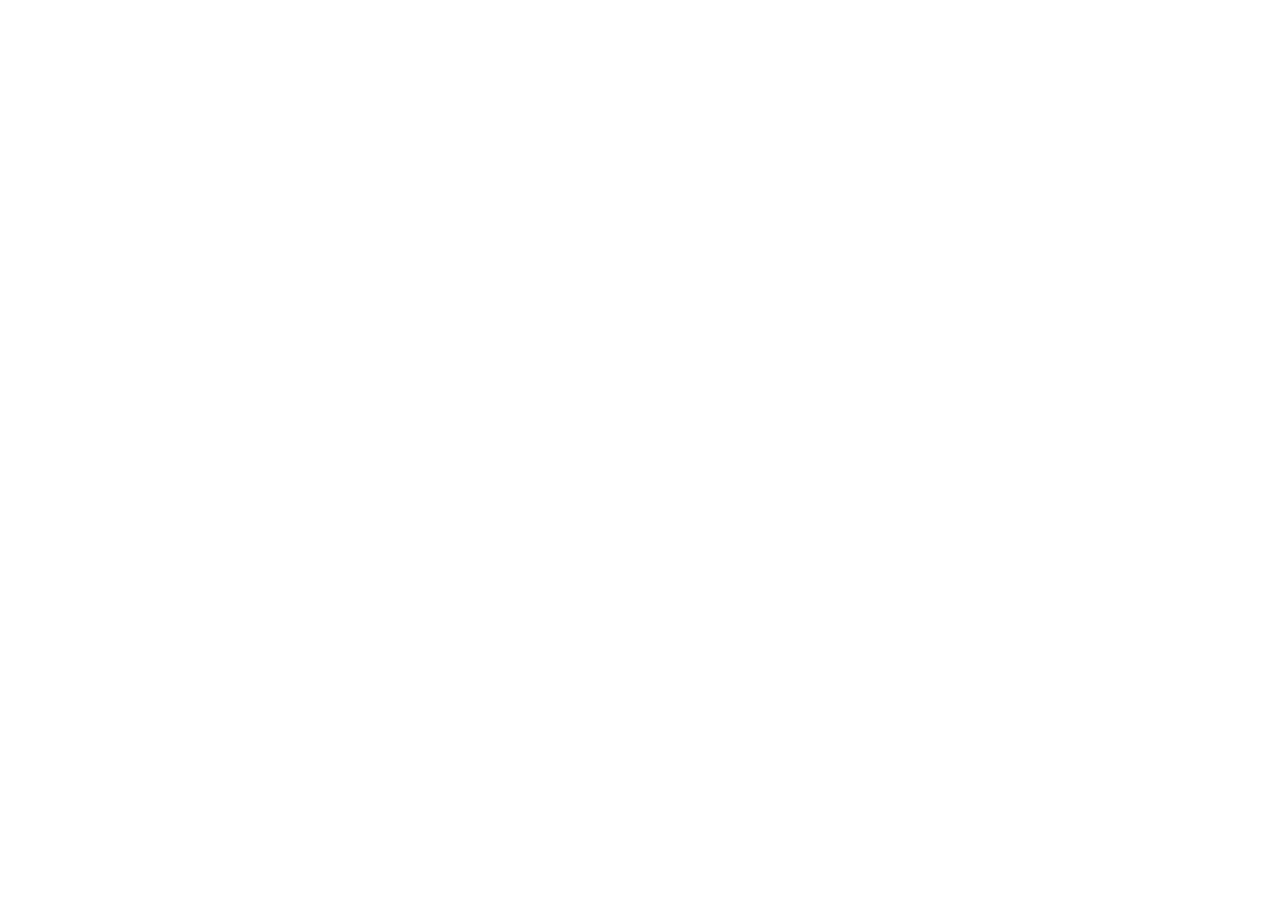
==== commit d119cf46: "Add files via upload" ====
--- a/index.html
+++ b/index.html
@@ -1,4 +1,3 @@
-<<<<<<< HEAD
 <!doctype html>
 <html lang="en">
   <head>
@@ -31,1086 +30,4 @@
     <div id="root"></div>
     <script type="module" src="/src/main.tsx"></script>
   </body>
-=======
-<!DOCTYPE html>
-<html lang="en">
-<head>
-  <meta charset="UTF-8" />
-  <meta name="viewport" content="width=device-width, initial-scale=1.0" />
-  <title>Chennai Airport Taxi | Best Cab Service Chennai | One Way Taxi Tamil Nadu — The All India Travels</title>
-  
-  <!-- SEO Meta Tags -->
-  <meta name="description" content="Book 24/7 Chennai Airport Taxi, One Way Outstation Cabs & Tamil Nadu Tour Packages. Lowest fares from Chennai International Airport (MAA) to Pondicherry, Tirupati, Madurai, Ooty & Bangalore. Call +91 93635 39853." />
-  <meta name="keywords" content="chennai airport taxi, best cab service chennai, one way taxi tamil nadu, airport cab chennai, outstation cabs chennai, taxi meenambakkam, chennai to pondicherry taxi, chennai to tirupati cab, car rental chennai airport, airport drop chennai" />
-  <meta name="author" content="The All India Travels" />
-  <meta name="robots" content="index, follow" />
-  <link rel="canonical" href="https://www.theallindiatravels.online/index.html" />
-
-  <!-- Open Graph / Social Meta Tags -->
-  <meta property="og:title" content="Chennai Airport Taxi | Best Cab Service Chennai — The All India Travels" />
-  <meta property="og:description" content="Chennai's #1 Airport Taxi & Outstation Cab Service. 24/7 reliable airport pickups, one-way outstation cabs across Tamil Nadu with transparent rates. Instant WhatsApp booking." />
-  <meta property="og:type" content="website" />
-  <meta property="og:url" content="https://www.theallindiatravels.online/index.html" />
-  <meta property="og:image" content="https://images.unsplash.com/photo-1582510003544-4d00b7f74220?w=1200&h=630&fit=crop" />
-  <meta property="og:site_name" content="The All India Travels" />
-  <meta name="twitter:card" content="summary_large_image" />
-  <meta name="twitter:title" content="Chennai Airport Taxi | The All India Travels" />
-  <meta name="twitter:description" content="24/7 airport transfers & outstation cabs from Chennai International Airport. Instant WhatsApp booking on +91 93635 39853." />
-  <meta name="twitter:image" content="https://images.unsplash.com/photo-1582510003544-4d00b7f74220?w=1200&h=630&fit=crop" />
-
-  <!-- Geo Meta Tags for Local SEO -->
-  <meta name="geo.region" content="IN-TN" />
-  <meta name="geo.placename" content="Chennai" />
-  <meta name="geo.position" content="12.9941;80.1709" />
-  <meta name="ICBM" content="12.9941, 80.1709" />
-
-  <!-- Google Fonts -->
-  <link rel="preconnect" href="https://fonts.googleapis.com" />
-  <link rel="preconnect" href="https://fonts.gstatic.com" crossorigin />
-  <link href="https://fonts.googleapis.com/css2?family=Poppins:wght@400;500;600;700;800;900&family=Playfair+Display:wght@600;700;800&display=swap" rel="stylesheet" />
-
-  <!-- Stylesheet -->
-  <link rel="stylesheet" href="css/style.css" />
-
-  <!-- Schema.org TaxiService Markup -->
-  <script type="application/ld+json">
-  {
-    "@context": "https://schema.org",
-    "@type": "TaxiService",
-    "@id": "https://www.theallindiatravels.online/#taxiservice",
-    "name": "The All India Travels Airport",
-    "alternateName": "The All India Travels",
-    "description": "Premier taxi and cab service provider based at Chennai International Airport (MAA). Specializing in 24/7 airport pickups & drops, one-way outstation taxi, intercity cab rentals, and South India temple tour packages.",
-    "url": "https://www.theallindiatravels.online",
-    "telephone": "+919363539853",
-    "email": "theallindiatravels@gmail.com",
-    "image": "https://images.unsplash.com/photo-1582510003544-4d00b7f74220?w=1200&h=630&fit=crop",
-    "priceRange": "₹₹",
-    "address": {
-      "@type": "PostalAddress",
-      "streetAddress": "International Airport, Pallavaram, Meenambakkam",
-      "addressLocality": "Chennai",
-      "addressRegion": "Tamil Nadu",
-      "postalCode": "600016",
-      "addressCountry": "IN"
-    },
-    "geo": {
-      "@type": "GeoCoordinates",
-      "latitude": "12.9941",
-      "longitude": "80.1709"
-    },
-    "openingHoursSpecification": {
-      "@type": "OpeningHoursSpecification",
-      "dayOfWeek": ["Monday","Tuesday","Wednesday","Thursday","Friday","Saturday","Sunday"],
-      "opens": "00:00",
-      "closes": "23:59"
-    },
-    "areaServed": [
-      { "@type": "City", "name": "Chennai" },
-      { "@type": "AdministrativeArea", "name": "Tamil Nadu" },
-      { "@type": "City", "name": "Pondicherry" },
-      { "@type": "City", "name": "Tirupati" },
-      { "@type": "City", "name": "Madurai" },
-      { "@type": "City", "name": "Ooty" },
-      { "@type": "City", "name": "Kodaikanal" },
-      { "@type": "City", "name": "Rameswaram" },
-      { "@type": "City", "name": "Kanyakumari" },
-      { "@type": "City", "name": "Bangalore" }
-    ],
-    "hasOfferCatalog": {
-      "@type": "OfferCatalog",
-      "name": "Taxi Services Catalog",
-      "itemListElement": [
-        {
-          "@type": "Offer",
-          "itemOffered": {
-            "@type": "Service",
-            "name": "Chennai Airport Taxi Pickup & Drop"
-          }
-        },
-        {
-          "@type": "Offer",
-          "itemOffered": {
-            "@type": "Service",
-            "name": "One Way Taxi Tamil Nadu"
-          }
-        },
-        {
-          "@type": "Offer",
-          "itemOffered": {
-            "@type": "Service",
-            "name": "Outstation Cab Service"
-          }
-        },
-        {
-          "@type": "Offer",
-          "itemOffered": {
-            "@type": "Service",
-            "name": "Tamil Nadu Temple Tour Packages"
-          }
-        }
-      ]
-    },
-    "aggregateRating": {
-      "@type": "AggregateRating",
-      "ratingValue": "4.9",
-      "reviewCount": "2850",
-      "bestRating": "5"
-    }
-  }
-  </script>
-</head>
-<body>
-
-<!-- Page Loader -->
-<div class="page-loader"><div class="loader-spinner"></div></div>
-<div class="scroll-progress"></div>
-
-<!-- Top Bar -->
-<div class="topbar">
-  <div class="container topbar-inner">
-    <div>🚖 Chennai's #1 Airport Taxi & Outstation Cab — Book Now!</div>
-    <div class="topbar-links">
-      <a href="tel:+919363539853">📞 +91 93635 39853</a>
-      <a href="https://wa.me/919363539853" target="_blank" rel="noopener noreferrer">💬 WhatsApp</a>
-    </div>
-  </div>
-</div>
-
-<!-- Header -->
-<header class="site-header">
-  <div class="container header-inner">
-    <a class="brand" href="index.html">
-      <span class="brand-logo">🚕</span>
-      <span class="brand-text">
-        <strong>The All India Travels</strong>
-        <small>AnyTime AnyWhere</small>
-      </span>
-    </a>
-    <nav class="nav-desktop" aria-label="Primary">
-      <ul>
-        <li><a href="index.html">Home</a></li>
-        <li><a href="services.html">Services</a></li>
-        <li><a href="routes.html">Routes & Fares</a></li>
-        <li><a href="tourist-places.html">Tourist Places</a></li>
-        <li><a href="about.html">About Us</a></li>
-        <li><a href="contact.html">Contact</a></li>
-      </ul>
-    </nav>
-    <div class="header-cta">
-      <a class="btn btn-outline btn-sm" href="https://wa.me/919363539853" target="_blank" rel="noopener noreferrer">💬 WhatsApp</a>
-      <a class="btn btn-primary btn-sm" href="contact.html">Book Now</a>
-    </div>
-    <button class="hamburger" aria-label="Toggle menu">
-      <span></span><span></span><span></span>
-    </button>
-  </div>
-</header>
-
-<!-- Mobile Nav -->
-<div class="mobile-nav">
-  <a href="index.html">Home</a>
-  <a href="services.html">Services</a>
-  <a href="routes.html">Routes & Fares</a>
-  <a href="tourist-places.html">Tourist Places</a>
-  <a href="about.html">About Us</a>
-  <a href="contact.html">Contact</a>
-  <a class="btn btn-whatsapp" href="https://wa.me/919363539853" target="_blank" rel="noopener noreferrer">💬 Book on WhatsApp</a>
-</div>
-
-<!-- ═══════════════ 1. HERO SECTION ═══════════════ -->
-<section class="hero">
-  <div class="hero-bg" style="background-image: url('https://images.unsplash.com/photo-1582510003544-4d00b7f74220?w=1600&q=80');"></div>
-  <div class="hero-overlay"></div>
-  <div class="container hero-grid">
-    
-    <!-- Hero Left: Content & Counters -->
-    <div class="hero-content fade-right">
-      <span class="section-label label-orange">✈️ 24/7 Chennai Airport Cab Service</span>
-      <h1>Chennai Airport Taxi & Outstation Cabs</h1>
-      <p class="hero-desc">
-        Experience seamless airport transfers from Chennai International Airport (MAA) and budget-friendly one-way outstation taxi rides across Tamil Nadu, Pondicherry, Tirupati & South India. Professional chauffeurs, spotless AC vehicles, and guaranteed on-time pickups.
-      </p>
-      
-      <div class="hero-buttons">
-        <a class="btn btn-whatsapp btn-lg" href="https://wa.me/919363539853?text=Hi%2C%20I%20need%20a%20taxi%20booking%20from%20Chennai%20Airport" target="_blank" rel="noopener noreferrer">
-          💬 Book on WhatsApp
-        </a>
-        <a class="btn btn-outline btn-lg" href="tel:+919363539853">
-          📞 Call +91 93635 39853
-        </a>
-      </div>
-
-      <!-- Animated Counters -->
-      <div class="hero-counters">
-        <div class="counter-box">
-          <span class="counter-num" data-count="10000" data-suffix="+">10,000+</span>
-          <span class="counter-label">Happy Customers</span>
-        </div>
-        <div class="counter-box">
-          <span class="counter-num" data-count="24" data-suffix="/7">24/7</span>
-          <span class="counter-label">Airport Service</span>
-        </div>
-        <div class="counter-box">
-          <span class="counter-num" data-count="50" data-suffix="+">50+</span>
-          <span class="counter-label">Popular Routes</span>
-        </div>
-      </div>
-    </div>
-
-    <!-- Hero Right: Booking Form -->
-    <div class="hero-booking fade-left">
-      <span class="section-label label-blue" style="margin-bottom:10px;">⚡ Quick Booking</span>
-      <h3>Book Your Cab Now</h3>
-      <p class="sub">Instant quote & direct WhatsApp confirmation in 60 seconds.</p>
-
-      <form id="hero-booking-form" class="form-grid">
-        <div class="form-row">
-          <div class="form-group">
-            <label class="form-label" for="h-name">Your Full Name</label>
-            <input class="form-input" type="text" id="h-name" placeholder="e.g. Anand Kumar" required />
-          </div>
-          <div class="form-group">
-            <label class="form-label" for="h-phone">Phone Number</label>
-            <input class="form-input" type="tel" id="h-phone" placeholder="e.g. 98765 43210" required />
-          </div>
-        </div>
-
-        <div class="form-row">
-          <div class="form-group">
-            <label class="form-label" for="h-pickup">Pickup Location</label>
-            <input class="form-input" type="text" id="h-pickup" placeholder="Chennai Airport / OMR / Anna Nagar" required />
-          </div>
-          <div class="form-group">
-            <label class="form-label" for="h-drop">Drop Destination</label>
-            <input class="form-input" type="text" id="h-drop" placeholder="Pondicherry / Tirupati / City" required />
-          </div>
-        </div>
-
-        <div class="form-row">
-          <div class="form-group">
-            <label class="form-label" for="h-date">Travel Date & Time</label>
-            <input class="form-input" type="text" id="h-date" placeholder="Today / Tomorrow 10:30 AM" required />
-          </div>
-          <div class="form-group">
-            <label class="form-label" for="h-trip">Trip Type</label>
-            <select class="form-select" id="h-trip" required>
-              <option value="Airport Pickup">Airport Pickup (MAA)</option>
-              <option value="Airport Drop">Airport Drop (MAA)</option>
-              <option value="One Way Taxi">One Way Outstation Taxi</option>
-              <option value="Round Trip Outstation">Round Trip Outstation</option>
-              <option value="Local Chennai Rental">Local Chennai Hourly Package</option>
-              <option value="Temple Tour">Temple Tour Package</option>
-            </select>
-          </div>
-        </div>
-
-        <button type="submit" class="btn btn-whatsapp btn-block btn-lg" style="margin-top:6px;">
-          💬 Book Instantly on WhatsApp
-        </button>
-      </form>
-    </div>
-
-  </div>
-</section>
-
-<!-- ═══════════════ 2. SERVICES OVERVIEW ═══════════════ -->
-<section class="section bg-gradient-1" id="services">
-  <div class="container">
-    <div class="text-center fade-up">
-      <span class="section-label label-orange">Our Cab Offerings</span>
-      <h2 class="section-title">Premium Taxi Services in Chennai</h2>
-      <p class="section-subtitle mx-auto">
-        Whether you are stepping off a flight at Meenambakkam or heading across Tamil Nadu for a holiday, we deliver prompt, comfortable rides at the guaranteed best rates.
-      </p>
-    </div>
-
-    <div class="grid-3 stagger" style="margin-top:50px;">
-      <!-- Service 1: Airport Taxi -->
-      <div class="card service-card fade-up">
-        <div class="card-icon icon-orange">✈️</div>
-        <h3>Airport Taxi Transfers</h3>
-        <p>
-          Hassle-free 24/7 airport pickup and drop at Chennai International Airport (MAA). Live flight tracking, zero waiting charges for delayed arrivals, and meet-and-greet service.
-        </p>
-        <span class="svc-price">Starting from ₹699</span>
-      </div>
-
-      <!-- Service 2: One Way Taxi -->
-      <div class="card service-card fade-up">
-        <div class="card-icon icon-blue">🛣️</div>
-        <h3>One Way Outstation Taxi</h3>
-        <p>
-          Save up to 40% on intercity travel across Tamil Nadu. Pay only for the one-side distance with no return fare penalties. Chennai to Pondicherry, Tirupati, Vellore & more.
-        </p>
-        <span class="svc-price">Starting from ₹1,800</span>
-      </div>
-
-      <!-- Service 3: Outstation Cabs -->
-      <div class="card service-card fade-up">
-        <div class="card-icon icon-green">🚗</div>
-        <h3>Round-Trip Outstation Cabs</h3>
-        <p>
-          Comfortable outstation rides for family vacations, business visits, and weekend getaways. Well-maintained Sedans, Ertiga, and Innova Crysta with seasoned highway drivers.
-        </p>
-        <span class="svc-price">Starting from ₹12/km</span>
-      </div>
-
-      <!-- Service 4: Temple Tours -->
-      <div class="card service-card fade-up">
-        <div class="card-icon icon-amber">🛕</div>
-        <h3>South Indian Temple Tours</h3>
-        <p>
-          Tailor-made pilgrimage tour packages covering Tirupati Balaji, Kanchipuram, Madurai Meenakshi, Rameswaram, Thanjavur Big Temple, and Kumbakonam Navagraha circuits.
-        </p>
-        <span class="svc-price">Starting from ₹2,999</span>
-      </div>
-
-      <!-- Service 5: Holiday Trips -->
-      <div class="card service-card fade-up">
-        <div class="card-icon icon-pink">🏖️</div>
-        <h3>Holiday & Hill Station Trips</h3>
-        <p>
-          Scenic holiday road trips to Ooty, Kodaikanal, Yercaud, Mahabalipuram, and Pondicherry beach promenades. Custom multi-day itineraries with flexible halt points.
-        </p>
-        <span class="svc-price">Starting from ₹3,499</span>
-      </div>
-
-      <!-- Service 6: Corporate Travel -->
-      <div class="card service-card fade-up">
-        <div class="card-icon icon-purple">💼</div>
-        <h3>Corporate & Executive Travel</h3>
-        <p>
-          Dedicated executive fleets for business travelers, IT corridors (OMR, Guindy, DLF Cybercity, Mahindra World City), conference delegates, and monthly corporate rentals with GST invoicing.
-        </p>
-        <span class="svc-price">Custom Corporate Tariffs</span>
-      </div>
-    </div>
-
-    <div class="text-center" style="margin-top:40px;">
-      <a class="btn btn-primary" href="services.html">Explore All Service Packages →</a>
-    </div>
-  </div>
-</section>
-
-<!-- ═══════════════ 3. HOW IT WORKS ═══════════════ -->
-<section class="section bg-gradient-radial">
-  <div class="container">
-    <div class="text-center fade-up">
-      <span class="section-label label-green">Simple & Effortless</span>
-      <h2 class="section-title">How It Works in 4 Quick Steps</h2>
-      <p class="section-subtitle mx-auto">
-        Booking your Chennai airport taxi or outstation cab takes less than a minute. No complex app downloads required.
-      </p>
-    </div>
-
-    <div class="steps-grid stagger" style="margin-top:60px;">
-      <!-- Step 1 -->
-      <div class="step-item fade-up">
-        <div class="step-num icon-orange" style="background:linear-gradient(135deg,var(--primary),var(--primary-dark));">1</div>
-        <h4>WhatsApp or Call</h4>
-        <p>Message your pickup point, flight arrival time, or drop destination to +91 93635 39853.</p>
-      </div>
-
-      <!-- Step 2 -->
-      <div class="step-item fade-up">
-        <div class="step-num icon-blue" style="background:linear-gradient(135deg,var(--secondary),var(--secondary-dark));">2</div>
-        <h4>Confirm Booking</h4>
-        <p>Get an immediate all-inclusive transparent fare quote. Confirm instantly with driver details sent to your phone.</p>
-      </div>
-
-      <!-- Step 3 -->
-      <div class="step-item fade-up">
-        <div class="step-num icon-purple" style="background:linear-gradient(135deg,var(--purple),#6D28D9);">3</div>
-        <h4>Driver Arrives</h4>
-        <p>Your polite, uniformed chauffeur arrives at the airport terminal or doorstep 15 minutes ahead of schedule.</p>
-      </div>
-
-      <!-- Step 4 -->
-      <div class="step-item fade-up">
-        <div class="step-num icon-green" style="background:linear-gradient(135deg,var(--green),#059669);">4</div>
-        <h4>Enjoy Your Ride</h4>
-        <p>Relax in a chilled, spotless vehicle. Pay after trip completion via GPay, PhonePe, Card, or Cash.</p>
-      </div>
-    </div>
-  </div>
-</section>
-
-<!-- ═══════════════ 4. POPULAR ROUTES PREVIEW ═══════════════ -->
-<section class="section bg-gradient-2" id="routes">
-  <div class="container">
-    <div class="text-center fade-up">
-      <span class="section-label label-blue">Top Destinations</span>
-      <h2 class="section-title">Popular Routes & Transparent Fares</h2>
-      <p class="section-subtitle mx-auto">
-        Fixed, upfront fares with no surprise surcharges. Direct pickups from Chennai International Airport terminal or anywhere in Chennai city.
-      </p>
-    </div>
-
-    <div class="grid-2 stagger" style="margin-top:50px;">
-      <!-- Route 1 -->
-      <div class="route-card fade-up">
-        <div class="route-info">
-          <h4>Chennai Airport → Pondicherry</h4>
-          <span>Scenic ECR Coastway • Approx 3.5 Hours</span>
-          <div><span class="route-tag tag-popular">Most Popular</span></div>
-        </div>
-        <div class="route-meta">
-          <div class="route-dist">155 km</div>
-          <div class="route-price">₹2,499</div>
-        </div>
-      </div>
-
-      <!-- Route 2 -->
-      <div class="route-card fade-up">
-        <div class="route-info">
-          <h4>Chennai Airport → Tirupati Balaji</h4>
-          <span>Pilgrim Express • Same Day Darshan / Return</span>
-          <div><span class="route-tag tag-popular">Top Pilgrim Route</span></div>
-        </div>
-        <div class="route-meta">
-          <div class="route-dist">140 km</div>
-          <div class="route-price">₹2,799</div>
-        </div>
-      </div>
-
-      <!-- Route 3 -->
-      <div class="route-card fade-up">
-        <div class="route-info">
-          <h4>Chennai Airport → Vellore Golden Temple</h4>
-          <span>NH48 Highway • Sripuram & VIT Campus</span>
-          <div><span class="route-tag tag-oneway">One Way Available</span></div>
-        </div>
-        <div class="route-meta">
-          <div class="route-dist">135 km</div>
-          <div class="route-price">₹2,399</div>
-        </div>
-      </div>
-
-      <!-- Route 4 -->
-      <div class="route-card fade-up">
-        <div class="route-info">
-          <h4>Chennai Airport → Mahabalipuram</h4>
-          <span>ECR Coastal Strip • Shore Temple & Beach</span>
-          <div><span class="route-tag tag-daily">Day Excursion</span></div>
-        </div>
-        <div class="route-meta">
-          <div class="route-dist">55 km</div>
-          <div class="route-price">₹1,299</div>
-        </div>
-      </div>
-
-      <!-- Route 5 -->
-      <div class="route-card fade-up">
-        <div class="route-info">
-          <h4>Chennai Airport → Kanchipuram</h4>
-          <span>Silk City & Historic Shiva-Vishnu Temples</span>
-          <div><span class="route-tag tag-oneway">One Way Available</span></div>
-        </div>
-        <div class="route-meta">
-          <div class="route-dist">75 km</div>
-          <div class="route-price">₹1,599</div>
-        </div>
-      </div>
-
-      <!-- Route 6 -->
-      <div class="route-card fade-up">
-        <div class="route-info">
-          <h4>Chennai Airport → Madurai Meenakshi</h4>
-          <span>Grand South Express • AC Sedan / Innova</span>
-          <div><span class="route-tag tag-popular">Family Favorite</span></div>
-        </div>
-        <div class="route-meta">
-          <div class="route-dist">460 km</div>
-          <div class="route-price">₹6,499</div>
-        </div>
-      </div>
-
-      <!-- Route 7 -->
-      <div class="route-card fade-up">
-        <div class="route-info">
-          <h4>Chennai Airport → Bangalore Electronic City</h4>
-          <span>Interstate Corridor • Safe Night Travel</span>
-          <div><span class="route-tag tag-custom">Interstate Cab</span></div>
-        </div>
-        <div class="route-meta">
-          <div class="route-dist">330 km</div>
-          <div class="route-price">₹4,899</div>
-        </div>
-      </div>
-
-      <!-- Route 8 -->
-      <div class="route-card fade-up">
-        <div class="route-info">
-          <h4>Chennai Airport → Ooty Nilgiris</h4>
-          <span>Queen of Hill Stations • Mountain Ghat Pro Chauffeur</span>
-          <div><span class="route-tag tag-new">Holiday Special</span></div>
-        </div>
-        <div class="route-meta">
-          <div class="route-dist">560 km</div>
-          <div class="route-price">₹8,499</div>
-        </div>
-      </div>
-    </div>
-
-    <div class="text-center" style="margin-top:40px;">
-      <a class="btn btn-outline" href="routes.html">View All 50+ Routes & Detailed Fare Chart →</a>
-    </div>
-  </div>
-</section>
-
-<!-- ═══════════════ 5. TOURIST PLACES PREVIEW ═══════════════ -->
-<section class="section bg-gradient-1" id="tourist-places">
-  <div class="container">
-    <div class="text-center fade-up">
-      <span class="section-label label-pink">Explore South India</span>
-      <h2 class="section-title">Must-Visit Tourist Places Near Chennai</h2>
-      <p class="section-subtitle mx-auto">
-        Discover heritage monuments, pristine coastal beaches, misty hill stations, and spiritual landmarks with our custom holiday packages.
-      </p>
-    </div>
-
-    <div class="grid-4 stagger" style="margin-top:50px;">
-      <!-- Place 1 -->
-      <a class="place-card fade-up" href="tourist-places.html">
-        <img src="https://images.unsplash.com/photo-1582510003544-4d00b7f74220?w=600&q=80" alt="Pondicherry Promenade and French Quarter" loading="lazy" />
-        <div class="place-overlay">
-          <h4>Pondicherry</h4>
-          <p class="place-desc">French Quarter, Auroville & White Town beaches • 155 km</p>
-          <span class="place-fare">From ₹2,499</span>
-        </div>
-      </a>
-
-      <!-- Place 2 -->
-      <a class="place-card fade-up" href="tourist-places.html">
-        <img src="https://images.unsplash.com/photo-1600100397608-f010f443b351?w=600&q=80" alt="Mahabalipuram Shore Temple" loading="lazy" />
-        <div class="place-overlay">
-          <h4>Mahabalipuram</h4>
-          <p class="place-desc">UNESCO Shore Temple & Pancha Rathas rock art • 55 km</p>
-          <span class="place-fare">From ₹1,299</span>
-        </div>
-      </a>
-
-      <!-- Place 3 -->
-      <a class="place-card fade-up" href="tourist-places.html">
-        <img src="https://images.unsplash.com/photo-1609766418204-94aae0ecfddc?w=600&q=80" alt="Tirupati Balaji Temple" loading="lazy" />
-        <div class="place-overlay">
-          <h4>Tirupati Balaji</h4>
-          <p class="place-desc">Sacred Seven Hills & Lord Venkateswara Shrine • 140 km</p>
-          <span class="place-fare">From ₹2,799</span>
-        </div>
-      </a>
-
-      <!-- Place 4 -->
-      <a class="place-card fade-up" href="tourist-places.html">
-        <img src="https://images.unsplash.com/photo-1621609764095-b32bbe35cf3a?w=600&q=80" alt="Kanchipuram Temples" loading="lazy" />
-        <div class="place-overlay">
-          <h4>Kanchipuram</h4>
-          <p class="place-desc">Ancient Dravidian temples & world-famous silk sarees • 75 km</p>
-          <span class="place-fare">From ₹1,599</span>
-        </div>
-      </a>
-
-      <!-- Place 5 -->
-      <a class="place-card fade-up" href="tourist-places.html">
-        <img src="https://images.unsplash.com/photo-1590050752117-238cb0fb12b1?w=600&q=80" alt="Madurai Meenakshi Temple" loading="lazy" />
-        <div class="place-overlay">
-          <h4>Madurai</h4>
-          <p class="place-desc">Magnificent Meenakshi Amman Temple & cultural heart • 460 km</p>
-          <span class="place-fare">From ₹6,499</span>
-        </div>
-      </a>
-
-      <!-- Place 6 -->
-      <a class="place-card fade-up" href="tourist-places.html">
-        <img src="https://images.unsplash.com/photo-1589182373726-e4f658ab50f0?w=600&q=80" alt="Ooty Nilgiri Hills" loading="lazy" />
-        <div class="place-overlay">
-          <h4>Ooty Nilgiris</h4>
-          <p class="place-desc">Tea gardens, botanical wonders & cool mountain breezes • 560 km</p>
-          <span class="place-fare">From ₹8,499</span>
-        </div>
-      </a>
-
-      <!-- Place 7 -->
-      <a class="place-card fade-up" href="tourist-places.html">
-        <img src="https://images.unsplash.com/photo-1506744038136-46273834b3fb?w=600&q=80" alt="Kodaikanal Lake and Pine Forest" loading="lazy" />
-        <div class="place-overlay">
-          <h4>Kodaikanal</h4>
-          <p class="place-desc">Princess of Hill Stations, misty lakes & scenic viewpoints • 520 km</p>
-          <span class="place-fare">From ₹7,999</span>
-        </div>
-      </a>
-
-      <!-- Place 8 -->
-      <a class="place-card fade-up" href="tourist-places.html">
-        <img src="https://images.unsplash.com/photo-1588416936097-41850ab3d86d?w=600&q=80" alt="Rameswaram Temple and Ocean" loading="lazy" />
-        <div class="place-overlay">
-          <h4>Rameswaram</h4>
-          <p class="place-desc">Pamban Sea Bridge, holy teerthams & Dhanushkodi tip • 570 km</p>
-          <span class="place-fare">From ₹8,999</span>
-        </div>
-      </a>
-    </div>
-
-    <div class="text-center" style="margin-top:40px;">
-      <a class="btn btn-primary" href="tourist-places.html">Explore Detailed Travel Guides & Itineraries →</a>
-    </div>
-  </div>
-</section>
-
-<!-- ═══════════════ 6. STATS BAR ═══════════════ -->
-<section class="stats-bar">
-  <div class="container">
-    <div class="stats-grid">
-      <div class="stat-item fade-up">
-        <span class="stat-num" data-count="10000" data-suffix="+">10,000+</span>
-        <div class="stat-label">Delighted Travelers Served</div>
-      </div>
-      <div class="stat-item fade-up">
-        <span class="stat-num" data-count="50" data-suffix="+">50+</span>
-        <div class="stat-label">Intercity & Interstate Routes</div>
-      </div>
-      <div class="stat-item fade-up">
-        <span class="stat-num" data-count="4" data-prefix="★ 4.9 / " data-suffix=" (2.8k)">★ 4.9 / 5</span>
-        <div class="stat-label">Justdial & Google Reviews</div>
-      </div>
-      <div class="stat-item fade-up">
-        <span class="stat-num" data-count="24" data-suffix="/7">24/7</span>
-        <div class="stat-label">Customer Support & Live Dispatch</div>
-      </div>
-    </div>
-  </div>
-</section>
-
-<!-- ═══════════════ 7. WHY CHOOSE US ═══════════════ -->
-<section class="section bg-gradient-2" id="why-us">
-  <div class="container">
-    <div class="text-center fade-up">
-      <span class="section-label label-orange">The All India Travels Edge</span>
-      <h2 class="section-title">Why Chennai Chooses Our Airport Taxi</h2>
-      <p class="section-subtitle mx-auto">
-        We blend punctual airport logistics with premium comfort, transparent rates, and trusted local Tamil Nadu expertise.
-      </p>
-    </div>
-
-    <div class="grid-4 stagger" style="margin-top:50px;">
-      <!-- Card 1 -->
-      <div class="why-card fade-up">
-        <span class="why-icon">💰</span>
-        <h4>Guaranteed Best Fares</h4>
-        <p>Zero hidden surcharges, no peak pricing tricks, and upfront all-inclusive rate quotes before every journey.</p>
-      </div>
-
-      <!-- Card 2 -->
-      <div class="why-card fade-up">
-        <span class="why-icon">⏰</span>
-        <h4>24/7 Round-the-Clock</h4>
-        <p>Early morning 3 AM red-eye flight or midnight landing at Meenambakkam — your cab will be waiting at the terminal curb.</p>
-      </div>
-
-      <!-- Card 3 -->
-      <div class="why-card fade-up">
-        <span class="why-icon">👨‍✈️</span>
-        <h4>Polite & Verified Drivers</h4>
-        <p>Licensed, background-checked chauffeurs with deep route knowledge across Tamil Nadu highways and city shortcuts.</p>
-      </div>
-
-      <!-- Card 4 -->
-      <div class="why-card fade-up">
-        <span class="why-icon">💬</span>
-        <h4>Instant WhatsApp Booking</h4>
-        <p>Skip cumbersome mobile apps. Send a WhatsApp ping and get driver details & live status in 30 seconds.</p>
-      </div>
-
-      <!-- Card 5 -->
-      <div class="why-card fade-up">
-        <span class="why-icon">✨</span>
-        <h4>Spotless, Sanitized Fleet</h4>
-        <p>Every Sedan, SUV, and Tempo Traveler undergoes thorough interior sanitization and AC filter inspection before pickup.</p>
-      </div>
-
-      <!-- Card 6 -->
-      <div class="why-card fade-up">
-        <span class="why-icon">🛬</span>
-        <h4>Live Flight Tracking</h4>
-        <p>We monitor your flight status in real time. If your arrival is delayed, our driver automatically adjusts his schedule without extra fees.</p>
-      </div>
-
-      <!-- Card 7 -->
-      <div class="why-card fade-up">
-        <span class="why-icon">👨‍👩‍👧‍👦</span>
-        <h4>Family & Senior Friendly</h4>
-        <p>Generous boot space for multiple luggage bags, smooth highway driving, and gentle assistance for elderly passengers.</p>
-      </div>
-
-      <!-- Card 8 -->
-      <div class="why-card fade-up">
-        <span class="why-icon">🔄</span>
-        <h4>Dedicated One-Way Fares</h4>
-        <p>Never pay double for empty return journeys. Our dedicated one-way drops save you 30% to 40% on outstation travel.</p>
-      </div>
-    </div>
-  </div>
-</section>
-
-<!-- ═══════════════ 8. REVIEWS & TESTIMONIALS ═══════════════ -->
-<section class="section bg-gradient-radial" id="reviews">
-  <div class="container">
-    <div class="text-center fade-up">
-      <span class="section-label label-amber">Verified Testimonials</span>
-      <h2 class="section-title">What Our Travelers Say About Us</h2>
-      <p class="section-subtitle mx-auto">
-        Rated 4.9/5 across thousands of journeys from Chennai Airport to destinations throughout South India.
-      </p>
-    </div>
-
-    <div class="grid-3 stagger" style="margin-top:50px;">
-      <!-- Review 1 -->
-      <div class="review-card fade-up">
-        <div class="review-stars">★★★★★</div>
-        <p class="review-text">
-          "Booked an airport cab for my family arriving from Dubai at 2:30 AM. The driver was already standing outside the terminal with a name board. Clean Dzire car, very polite driver, and zero surge pricing. Highly recommended!"
-        </p>
-        <div class="review-author">Dr. Arvind Swaminathan</div>
-        <div class="review-route">Chennai Airport Pickup → Anna Nagar</div>
-      </div>
-
-      <!-- Review 2 -->
-      <div class="review-card fade-up">
-        <div class="review-stars">★★★★★</div>
-        <p class="review-text">
-          "Took a one-way cab from Chennai International Airport to Pondicherry White Town. The quote was ₹2,499 all inclusive. Smooth drive down ECR, good music, and spotless AC sedan. Booking over WhatsApp was effortless!"
-        </p>
-        <div class="review-author">Priya Narayanan</div>
-        <div class="review-route">Chennai Airport → Pondicherry White Town</div>
-      </div>
-
-      <!-- Review 3 -->
-      <div class="review-card fade-up">
-        <div class="review-stars">★★★★★</div>
-        <p class="review-text">
-          "Our Tirupati Balaji pilgrimage was arranged flawlessly by The All India Travels. Driver Suresh was deeply knowledgeable about temple darshan timings, toll gates, and good highway vegetarian restaurants. Top tier service!"
-        </p>
-        <div class="review-author">Rajesh Subramaniam</div>
-        <div class="review-route">Chennai Airport → Tirupati Balaji Round Trip</div>
-      </div>
-
-      <!-- Review 4 -->
-      <div class="review-card fade-up">
-        <div class="review-stars">★★★★★</div>
-        <p class="review-text">
-          "As a solo female traveler landing late at night in Chennai, safety was my #1 concern. Driver Murugan was exceptionally courteous, tracked my flight, and verified OTP before starting. I felt completely safe throughout the ride."
-        </p>
-        <div class="review-author">Ananya Hegde</div>
-        <div class="review-route">Meenambakkam Airport → OMR IT Corridor</div>
-      </div>
-
-      <!-- Review 5 -->
-      <div class="review-card fade-up">
-        <div class="review-stars">★★★★★</div>
-        <p class="review-text">
-          "Hired an Innova Crysta for a 4-day Tamil Nadu heritage trip: Chennai - Thanjavur - Madurai - Rameswaram. Vehicle was in showroom condition. Transparent billing with printed receipts. Outstanding experience for our family."
-        </p>
-        <div class="review-author">Karthik Venkataraman</div>
-        <div class="review-route">Chennai → Madurai & Rameswaram Tour</div>
-      </div>
-
-      <!-- Review 6 -->
-      <div class="review-card fade-up">
-        <div class="review-stars">★★★★★</div>
-        <p class="review-text">
-          "Visiting India for the first time from the UK. The All India Travels provided prompt airport reception and took us to Mahabalipuram and Kanchipuram. Driver spoke fluent English and made our trip stress-free. 10/10 service!"
-        </p>
-        <div class="review-author">David Miller</div>
-        <div class="review-route">UK Tourist — Mahabalipuram & Kanchipuram Excursion</div>
-      </div>
-    </div>
-  </div>
-</section>
-
-<!-- ═══════════════ 9. FAQ SECTION ═══════════════ -->
-<section class="section bg-gradient-1" id="faq">
-  <div class="container">
-    <div class="text-center fade-up">
-      <span class="section-label label-orange">Got Questions?</span>
-      <h2 class="section-title">Frequently Asked Questions</h2>
-      <p class="section-subtitle mx-auto">
-        Everything you need to know about Chennai Airport taxi bookings, one-way tariffs, fleet options, and flight delay policies.
-      </p>
-    </div>
-
-    <div class="grid-2 stagger" style="margin-top:50px;">
-      <!-- FAQ 1 -->
-      <div class="faq-item fade-up">
-        <div class="faq-q">
-          <span>How do I book an airport taxi from Chennai Airport (MAA)?</span>
-          <div class="faq-toggle">+</div>
-        </div>
-        <div class="faq-a">
-          Booking is instant and simple! You can click our WhatsApp button or call +91 93635 39853 with your flight number and arrival time. Our dispatch team will immediately send your driver name, car number, and live tracking link before you exit the terminal gates.
-        </div>
-      </div>
-
-      <!-- FAQ 2 -->
-      <div class="faq-item fade-up">
-        <div class="faq-q">
-          <span>What happens if my flight to Chennai is delayed?</span>
-          <div class="faq-toggle">+</div>
-        </div>
-        <div class="faq-a">
-          We monitor all incoming domestic and international flight statuses in real time. If your flight is delayed or rescheduled, your chauffeur adjusts arrival accordingly. There are zero extra waiting charges or cancellation penalties for flight delays.
-        </div>
-      </div>
-
-      <!-- FAQ 3 -->
-      <div class="faq-item fade-up">
-        <div class="faq-q">
-          <span>How does One-Way Outstation Taxi work? Do I pay return fare?</span>
-          <div class="faq-toggle">+</div>
-        </div>
-        <div class="faq-a">
-          No! With our specialized One-Way Taxi service, you only pay for the exact one-side distance traveled from Chennai Airport to your destination (such as Pondicherry, Vellore, Tirupati, or Bangalore). You never pay for empty return kilometers.
-        </div>
-      </div>
-
-      <!-- FAQ 4 -->
-      <div class="faq-item fade-up">
-        <div class="faq-q">
-          <span>Are your taxi fares fixed or metered? Are tolls included?</span>
-          <div class="faq-toggle">+</div>
-        </div>
-        <div class="faq-a">
-          We provide 100% upfront, transparent fares with no hidden surcharges. Our package rates clearly specify whether highway toll gates, parking, and driver allowances are included so you never face unpleasant surprises at journey end.
-        </div>
-      </div>
-
-      <!-- FAQ 5 -->
-      <div class="faq-item fade-up">
-        <div class="faq-q">
-          <span>What vehicle models are available in your Chennai cab fleet?</span>
-          <div class="faq-toggle">+</div>
-        </div>
-        <div class="faq-a">
-          We maintain an extensive, pristine fleet: Comfort Sedans (Maruti Dzire, Hyundai Aura, Honda Amaze), Premium SUVs (Toyota Innova Crysta, Maruti Ertiga), and Luxury Urbania / Tempo Travelers (12 to 20 seaters) for large tourist groups.
-        </div>
-      </div>
-
-      <!-- FAQ 6 -->
-      <div class="faq-item fade-up">
-        <div class="faq-q">
-          <span>Do I need to book in advance or are cabs ready on the spot?</span>
-          <div class="faq-toggle">+</div>
-        </div>
-        <div class="faq-a">
-          While we always recommend booking 2 to 4 hours in advance for guaranteed vehicle preference, we maintain ready standby cabs at Chennai International Airport (Meenambakkam) available 24/7 for instant on-demand dispatches.
-        </div>
-      </div>
-    </div>
-  </div>
-</section>
-
-<!-- ═══════════════ 10. CONTACT SECTION ═══════════════ -->
-<section class="section bg-gradient-2" id="contact">
-  <div class="container">
-    <div class="text-center fade-up">
-      <span class="section-label label-green">Get In Touch</span>
-      <h2 class="section-title">Contact Us & Book Your Ride</h2>
-      <p class="section-subtitle mx-auto">
-        Reach our 24/7 central desk at Chennai Airport. We are always ready to assist with airport pickups, outstation trips, and custom travel packages.
-      </p>
-    </div>
-
-    <div class="grid-2 contact-grid" style="margin-top:50px;">
-      <!-- Contact Info Card -->
-      <div class="contact-info-card fade-left">
-        <div class="brand" style="margin-bottom:20px;">
-          <span class="brand-logo">🚕</span>
-          <span class="brand-text">
-            <strong>The All India Travels</strong>
-            <small>AnyTime AnyWhere</small>
-          </span>
-        </div>
-
-        <p style="color:var(--text-muted);margin-bottom:24px;font-size:.92rem;">
-          Chennai's most dependable airport transfer and outstation cab provider. Operating 24/7 directly from Chennai International Airport terminal hub.
-        </p>
-
-        <div class="contact-item">
-          <div class="ci-icon ci-icon-phone">📞</div>
-          <div>
-            <div class="ci-label">Call Us 24/7</div>
-            <div class="ci-value"><a href="tel:+919363539853">+91 93635 39853</a></div>
-          </div>
-        </div>
-
-        <div class="contact-item">
-          <div class="ci-icon ci-icon-wa">💬</div>
-          <div>
-            <div class="ci-label">WhatsApp Quick Booking</div>
-            <div class="ci-value"><a href="https://wa.me/919363539853" target="_blank" rel="noopener noreferrer">+91 93635 39853</a></div>
-          </div>
-        </div>
-
-        <div class="contact-item">
-          <div class="ci-icon ci-icon-email">✉️</div>
-          <div>
-            <div class="ci-label">Email Support</div>
-            <div class="ci-value"><a href="mailto:theallindiatravels@gmail.com">theallindiatravels@gmail.com</a></div>
-          </div>
-        </div>
-
-        <div class="contact-item">
-          <div class="ci-icon ci-icon-loc">📍</div>
-          <div>
-            <div class="ci-label">Airport Address</div>
-            <div class="ci-value">International Airport, Pallavaram, Meenambakkam, Chennai, Tamil Nadu 600016</div>
-          </div>
-        </div>
-
-        <div class="contact-item">
-          <div class="ci-icon ci-icon-time">⏰</div>
-          <div>
-            <div class="ci-label">Service Hours</div>
-            <div class="ci-value">24 Hours / 7 Days a Week / 365 Days a Year</div>
-          </div>
-        </div>
-      </div>
-
-      <!-- Booking / Enquiry Form Card -->
-      <div class="form-card fade-right">
-        <span class="section-label label-orange" style="margin-bottom:10px;">Booking & Enquiry</span>
-        <h3>Send Travel Details</h3>
-        <p class="sub">Receive an instant fare quote & confirmation on WhatsApp.</p>
-
-        <form id="contact-form" class="form-grid">
-          <div class="form-row">
-            <div class="form-group">
-              <label class="form-label" for="c-name">Full Name</label>
-              <input class="form-input" type="text" id="c-name" placeholder="Your name" required />
-            </div>
-            <div class="form-group">
-              <label class="form-label" for="c-phone">Phone Number</label>
-              <input class="form-input" type="tel" id="c-phone" placeholder="Mobile / WhatsApp number" required />
-            </div>
-          </div>
-
-          <div class="form-row">
-            <div class="form-group">
-              <label class="form-label" for="c-pickup">Pickup Point</label>
-              <input class="form-input" type="text" id="c-pickup" placeholder="Chennai Airport / Address" required />
-            </div>
-            <div class="form-group">
-              <label class="form-label" for="c-drop">Destination</label>
-              <input class="form-input" type="text" id="c-drop" placeholder="Drop location / City" required />
-            </div>
-          </div>
-
-          <div class="form-row">
-            <div class="form-group">
-              <label class="form-label" for="c-date">Date & Time</label>
-              <input class="form-input" type="text" id="c-date" placeholder="Travel date & time" required />
-            </div>
-            <div class="form-group">
-              <label class="form-label" for="c-trip">Trip Category</label>
-              <select class="form-select" id="c-trip" required>
-                <option value="Airport Pickup">Airport Pickup</option>
-                <option value="Airport Drop">Airport Drop</option>
-                <option value="One-Way Outstation">One-Way Outstation</option>
-                <option value="Round Trip Outstation">Round Trip Outstation</option>
-                <option value="Local Chennai Rental">Local Chennai Rental</option>
-                <option value="Temple / Holiday Tour">Temple / Holiday Tour</option>
-              </select>
-            </div>
-          </div>
-
-          <div class="form-group">
-            <label class="form-label" for="c-msg">Additional Requirements (Optional)</label>
-            <textarea class="form-textarea" id="c-msg" placeholder="Flight number, passenger count, preferred car type (Sedan / Innova Crysta), luggage details..."></textarea>
-          </div>
-
-          <button type="submit" class="btn btn-whatsapp btn-block btn-lg">
-            💬 Send Enquiry on WhatsApp
-          </button>
-        </form>
-      </div>
-    </div>
-  </div>
-</section>
-
-<!-- ═══════════════ 11. GOOGLE MAPS EMBED ═══════════════ -->
-<section style="padding:0;overflow:hidden;">
-  <div class="map-wrapper">
-    <iframe
-      src="https://www.google.com/maps/embed?pb=!1m18!1m12!1m3!1d3887.7538058229873!2d80.16832627589633!3d12.987626014524102!2m3!1f0!2f0!3f0!3m2!1i1024!2i768!4f13.1!3m3!1m2!1s0x3a525e07662c1451%3A0x6a21394c86ebf4cb!2sChennai%20International%20Airport!5e0!3m2!1sen!2sin!4v1710486000000!5m2!1sen!2sin"
-      width="100%"
-      height="400"
-      style="border:0;"
-      allowfullscreen=""
-      loading="lazy"
-      referrerpolicy="no-referrer-when-downgrade"
-      title="Chennai International Airport Location Map">
-    </iframe>
-  </div>
-</section>
-
-<!-- Footer -->
-<footer class="footer">
-  <div class="container">
-    <div class="footer-grid">
-      <div class="footer-brand">
-        <div class="brand">
-          <span class="brand-logo" style="width:44px;height:44px;font-size:1.2rem;">🚕</span>
-          <span class="brand-text"><strong>The All India Travels</strong><small>AnyTime AnyWhere</small></span>
-        </div>
-        <p>Chennai's most trusted taxi service. Airport transfers, outstation cabs, one-way taxi & Tamil Nadu tours — 24/7.</p>
-        <div style="margin-top:16px;"><a class="btn btn-whatsapp btn-sm" href="https://wa.me/919363539853" target="_blank" rel="noopener noreferrer">💬 WhatsApp Us</a></div>
-      </div>
-      <div>
-        <h5>Services</h5>
-        <div class="footer-links">
-          <a href="services.html">Airport Taxi</a>
-          <a href="services.html">One Way Taxi</a>
-          <a href="services.html">Outstation Cabs</a>
-          <a href="services.html">Temple Tours</a>
-          <a href="services.html">Corporate Travel</a>
-        </div>
-      </div>
-      <div>
-        <h5>Popular Routes</h5>
-        <div class="footer-links">
-          <a href="routes.html">Chennai → Pondicherry</a>
-          <a href="routes.html">Chennai → Tirupati</a>
-          <a href="routes.html">Chennai → Madurai</a>
-          <a href="routes.html">Chennai → Ooty</a>
-          <a href="routes.html">Chennai → Kanyakumari</a>
-        </div>
-      </div>
-      <div>
-        <h5>Contact</h5>
-        <div class="footer-links">
-          <a href="tel:+919363539853">📞 +91 93635 39853</a>
-          <a href="https://wa.me/919363539853" target="_blank" rel="noopener noreferrer">💬 WhatsApp</a>
-          <a href="mailto:theallindiatravels@gmail.com">✉️ Email Us</a>
-          <a href="contact.html">📍 Chennai Airport, TN 600016</a>
-          <a href="https://jsdl.in/RSL-OTC1785735437" target="_blank" rel="noopener noreferrer">⭐ Rate on Justdial</a>
-        </div>
-      </div>
-    </div>
-    <div class="footer-bottom">
-      <div>© <span class="current-year"></span> The All India Travels Airport. All rights reserved.</div>
-      <div>Chennai Airport Taxi | Outstation Cab | One Way Taxi | Tamil Nadu Tours</div>
-    </div>
-  </div>
-</footer>
-
-<!-- Floating WhatsApp -->
-<a class="wa-float" href="https://wa.me/919363539853?text=Hi%2C%20I%20need%20a%20taxi%20booking" target="_blank" rel="noopener noreferrer" aria-label="Chat on WhatsApp">💬</a>
-
-<!-- Back to Top -->
-<button class="back-to-top" aria-label="Back to top">↑</button>
-
-<!-- Scripts -->
-<script src="js/main.js"></script>
-</body>
->>>>>>> 29eead01bd6feed6b976ffed11a0cd3ea0037491
 </html>
